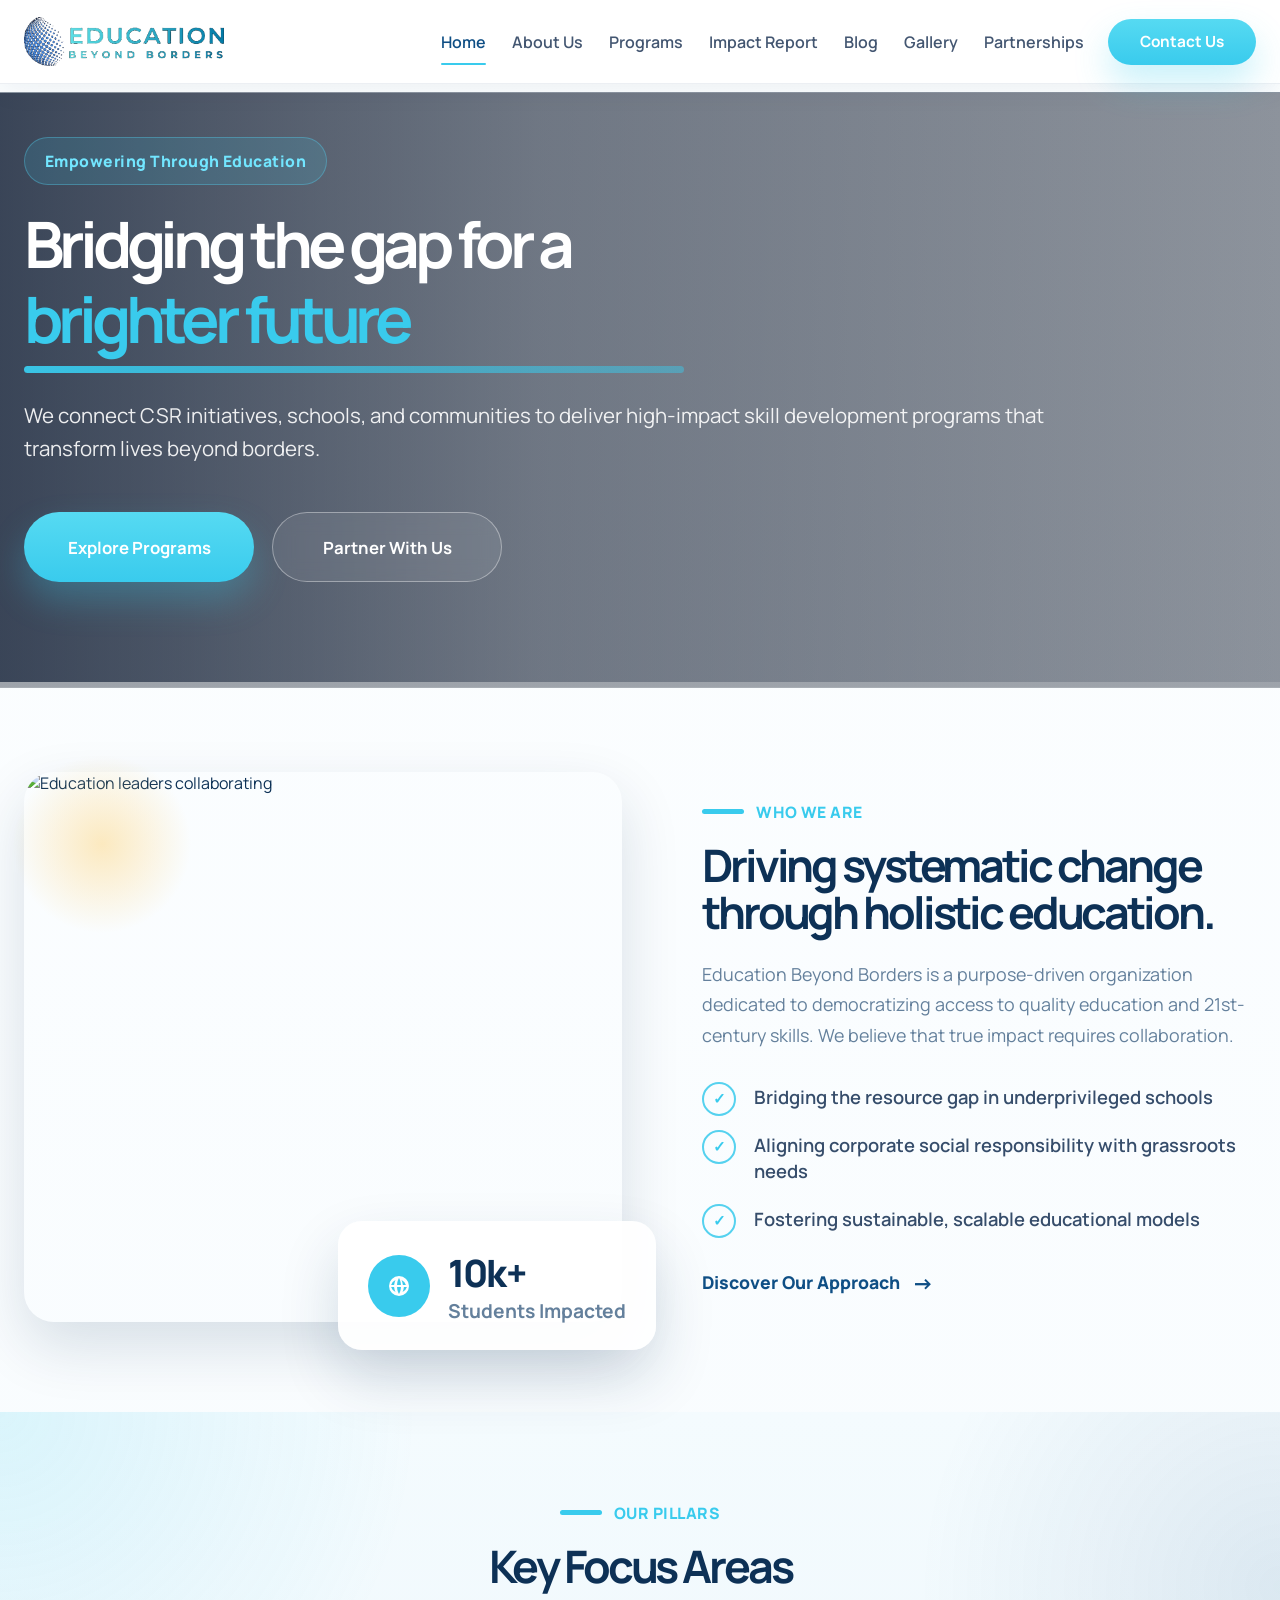
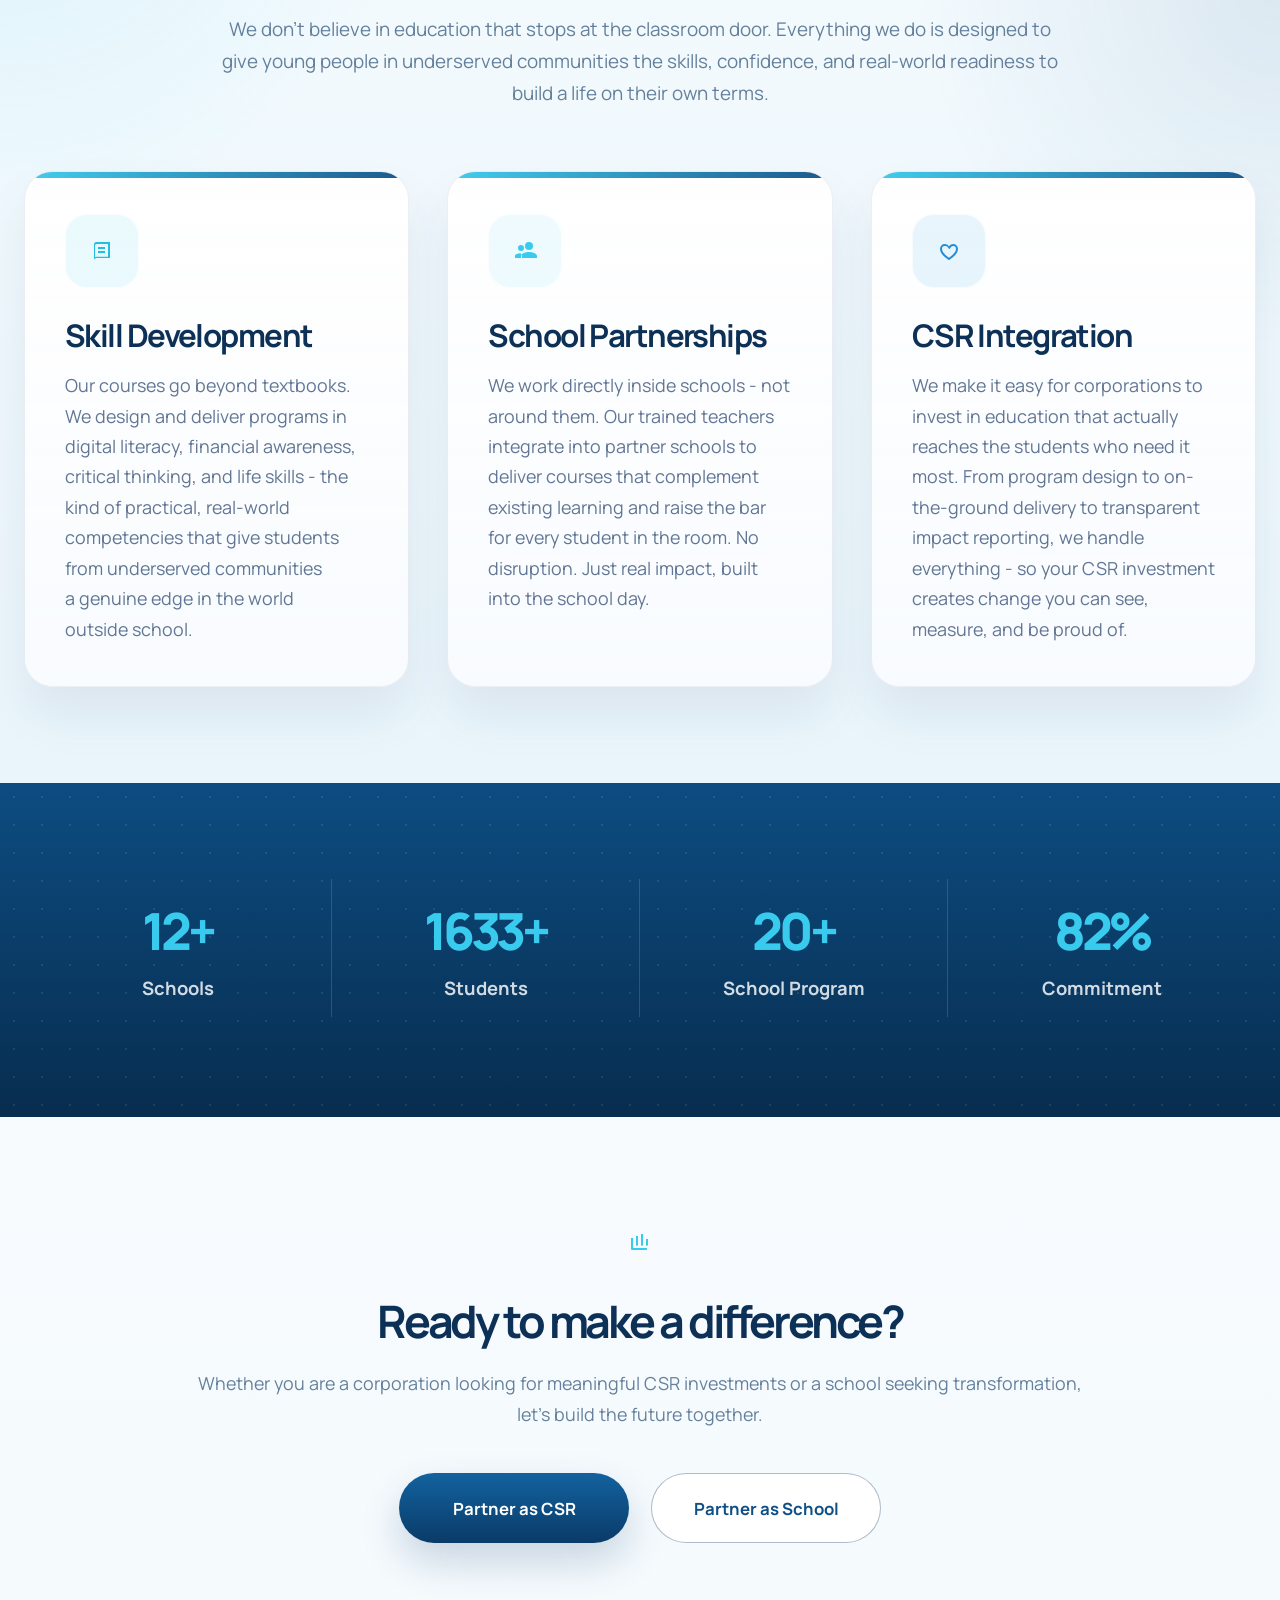
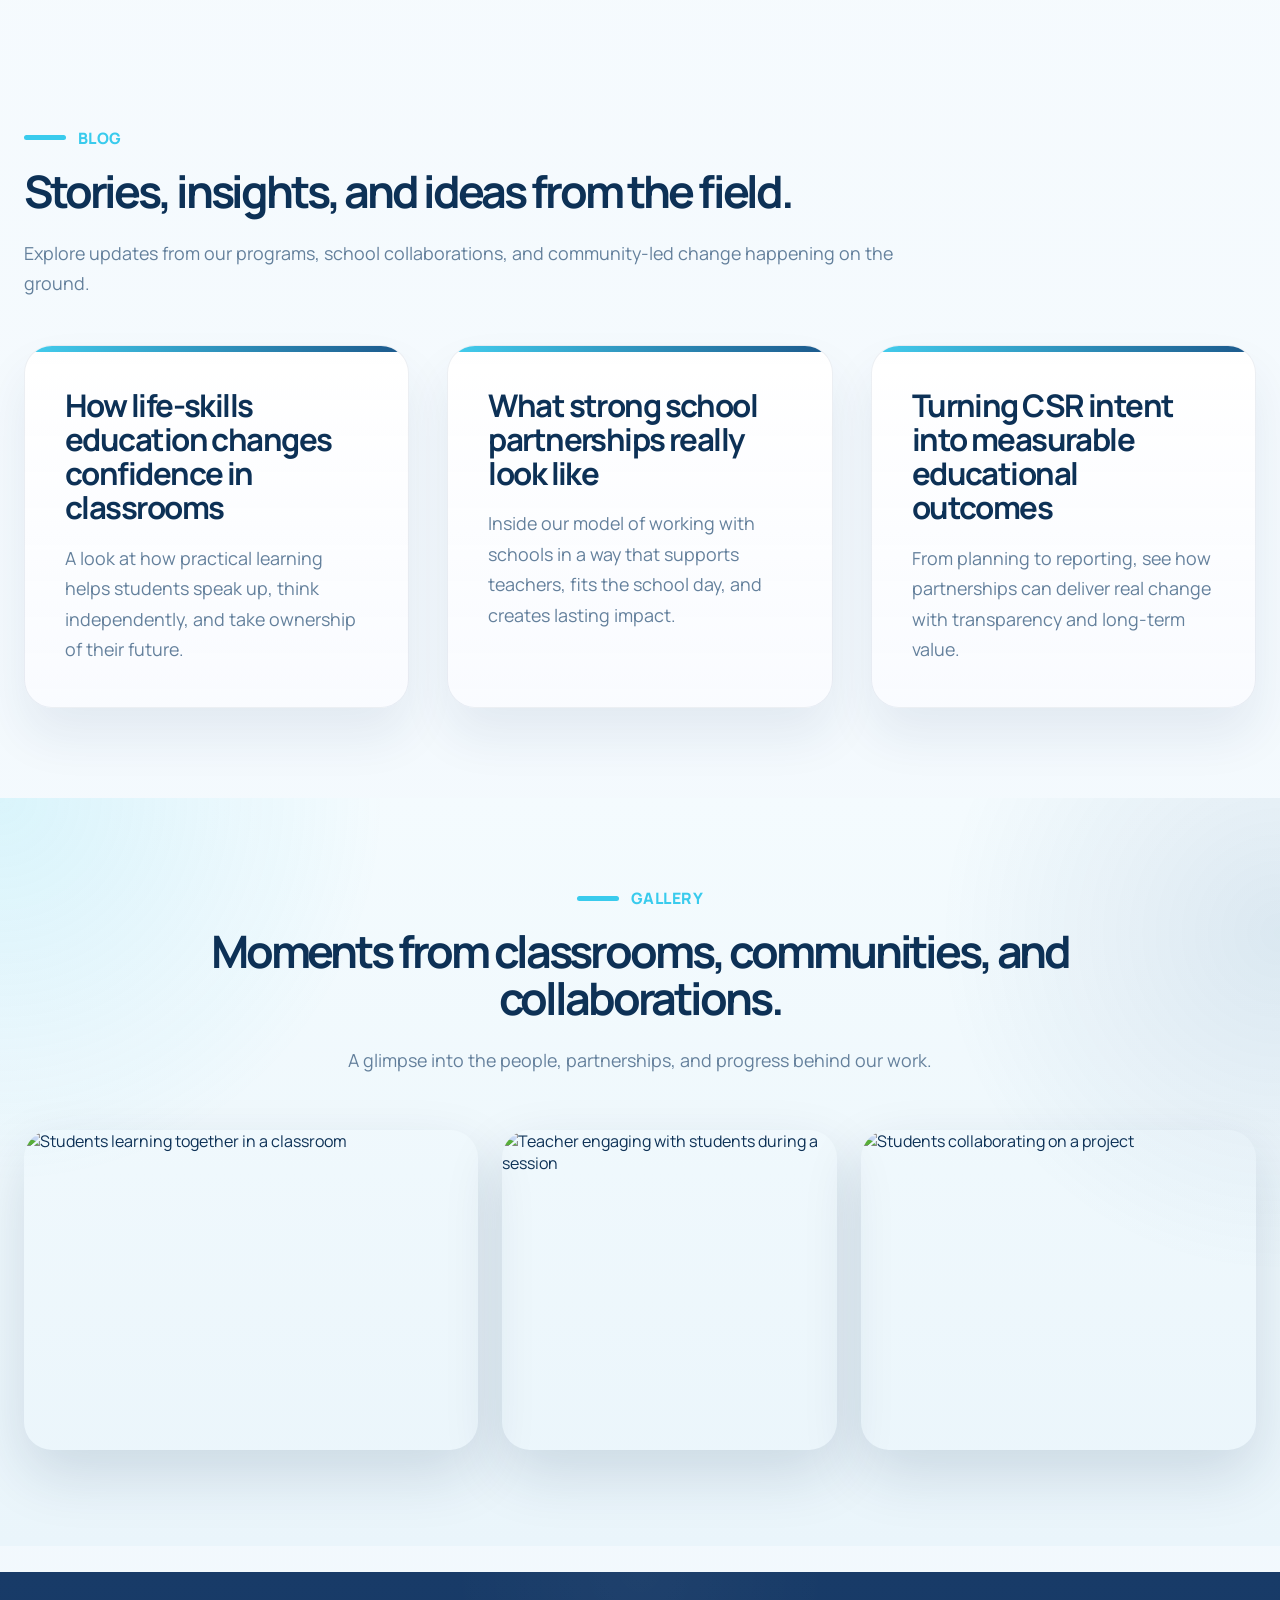
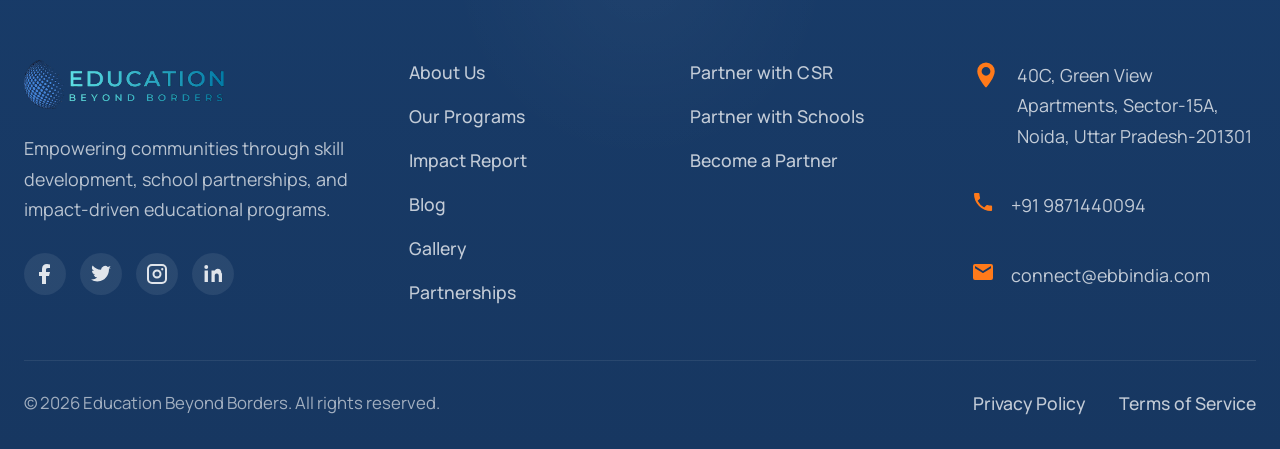
==== index.html @ 3b56c1d2 "fifth change" ====
<!DOCTYPE html>
<html lang="en">
  <head>
    <meta charset="UTF-8" />
    <meta name="viewport" content="width=device-width, initial-scale=1.0" />
    <title>Education Beyond Borders</title>
    <link rel="preconnect" href="https://fonts.gstatic.com" crossorigin />
    <link
      href="https://fonts.googleapis.com/css2?family=Manrope:wght@400;500;600;700;800&display=swap"
      rel="stylesheet"
    />
    <link rel="stylesheet" href="./styles.css" />
  </head>
  <body>
    <div class="intro-loader" id="introLoader" aria-hidden="true">
      <div class="intro-loader__content">
        <div class="intro-loader__logo">
          <img class="brand__logo-image brand__logo-image--loader" src="./loader-logo.png" alt="Education Beyond Borders logo" />
        </div>
      </div>
    </div>

    <div class="page-shell">
      <header class="topbar">
        <a class="brand" href="./index.html" aria-label="Go to home">
          <div class="brand__logo" aria-label="Education Beyond Borders">
            <img class="brand__logo-image" src="./logo.png" alt="Education Beyond Borders logo" />
          </div>
        </a>

        <nav class="nav" aria-label="Main navigation">
          <a class="is-active" href="./index.html">Home</a>
          <a href="./about.html">About Us</a>
          <a href="./programs.html">Programs</a>
          <a href="./report.html">Impact Report</a>
          <a href="./blog.html">Blog</a>
          <a href="./gallery.html">Gallery</a>
          <a href="./partnerships.html">Partnerships</a>
        </nav>

        <a class="button button--primary button--small" href="./contact.html">Contact Us</a>

        <button class="menu-toggle" id="menuToggle" aria-label="Open menu">
          <span></span>
          <span></span>
          <span></span>
        </button>
      </header>

      <main>
        <section class="hero" id="home">
          <div class="hero__backdrop"></div>
          <div class="hero__overlay"></div>
          <div class="hero__content">
            <div class="tag">Empowering Through Education</div>
            <h1>
              Bridging the gap for a
              <span>brighter future</span>
            </h1>
            <div class="hero__underline"></div>
            <p>
              We connect CSR initiatives, schools, and communities to deliver
              high-impact skill development programs that transform lives beyond
              borders.
            </p>
            <div class="hero__actions">
              <a class="button button--primary" href="./programs.html">Explore Programs</a>
              <a class="button button--ghost" href="./partnerships.html">Partner With Us</a>
            </div>
          </div>
        </section>

        <section class="about section" id="about">
          <div class="section__media section__media--about">
            <img
              src="https://images.unsplash.com/photo-1552664730-d307ca884978?auto=format&fit=crop&w=1200&q=80"
              alt="Education leaders collaborating"
            />
            <div class="floating-stat">
              <div class="floating-stat__icon">
                <svg viewBox="0 0 24 24" aria-hidden="true">
                  <path
                    d="M12 2a10 10 0 1 0 10 10A10.012 10.012 0 0 0 12 2Zm6.92 9h-3.01a15.7 15.7 0 0 0-1.38-5.02A8.03 8.03 0 0 1 18.92 11ZM12 4.04c.83 1.22 1.84 3.6 1.97 6.96h-3.94C10.16 7.64 11.17 5.26 12 4.04ZM4.08 13h3.01a15.7 15.7 0 0 0 1.38 5.02A8.03 8.03 0 0 1 4.08 13Zm3.01-2H4.08a8.03 8.03 0 0 1 4.39-5.02A15.7 15.7 0 0 0 7.09 11ZM12 19.96c-.83-1.22-1.84-3.6-1.97-6.96h3.94c-.13 3.36-1.14 5.74-1.97 6.96ZM15.53 18.02A15.7 15.7 0 0 0 16.91 13h3.01a8.03 8.03 0 0 1-4.39 5.02Z"
                  />
                </svg>
              </div>
              <div>
                <strong>10k+</strong>
                <span>Students Impacted</span>
              </div>
            </div>
          </div>

          <div class="section__content">
            <div class="eyebrow">WHO WE ARE</div>
            <h2>Driving systematic change through holistic education.</h2>
            <p>
              Education Beyond Borders is a purpose-driven organization
              dedicated to democratizing access to quality education and
              21st-century skills. We believe that true impact requires
              collaboration.
            </p>

            <ul class="check-list">
              <li>Bridging the resource gap in underprivileged schools</li>
              <li>Aligning corporate social responsibility with grassroots needs</li>
              <li>Fostering sustainable, scalable educational models</li>
            </ul>

            <a class="text-link" href="./partnerships.html">Discover Our Approach</a>
          </div>
        </section>

        <section class="pillars section section--soft" id="programs">
          <div class="section-heading section-heading--center">
            <div class="eyebrow">OUR PILLARS</div>
            <h2>Key Focus Areas</h2>
            <p>
              We don't believe in education that stops at the classroom door.
              Everything we do is designed to give young people in underserved
              communities the skills, confidence, and real-world readiness to
              build a life on their own terms.
            </p>
          </div>

          <div class="cards">
            <article class="card">
              <div class="card__icon card__icon--blue">
                <svg viewBox="0 0 24 24" aria-hidden="true">
                  <path
                    d="M4 5.5A2.5 2.5 0 0 1 6.5 3H20v16H6.5A2.5 2.5 0 0 0 4 21V5.5Zm2.5-.5A1.5 1.5 0 0 0 5 6.5V18a3.47 3.47 0 0 1 1.5-.34H18V5ZM8 8h7v2H8Zm0 4h7v2H8Z"
                  />
                </svg>
              </div>
              <h3>Skill Development</h3>
              <p>
                Our courses go beyond textbooks. We design and deliver programs
                in digital literacy, financial awareness, critical thinking,
                and life skills - the kind of practical, real-world
                competencies that give students from underserved communities a
                genuine edge in the world outside school.
              </p>
            </article>

            <article class="card">
              <div class="card__icon card__icon--orange">
                <svg viewBox="0 0 24 24" aria-hidden="true">
                  <path
                    d="M16 11a4 4 0 1 0-4-4 4 4 0 0 0 4 4Zm-8 1a3 3 0 1 0-3-3 3 3 0 0 0 3 3Zm8 1c-2.67 0-8 1.34-8 4v2h16v-2c0-2.66-5.33-4-8-4Zm-8 1c-.29 0-.62.02-.97.05A4.77 4.77 0 0 1 9 17v2H2v-2c0-1.54 2.44-2.54 6-2.92Z"
                  />
                </svg>
              </div>
              <h3>School Partnerships</h3>
              <p>
                We work directly inside schools - not around them. Our trained
                teachers integrate into partner schools to deliver courses that
                complement existing learning and raise the bar for every
                student in the room. No disruption. Just real impact, built
                into the school day.
              </p>
            </article>

            <article class="card">
              <div class="card__icon card__icon--green">
                <svg viewBox="0 0 24 24" aria-hidden="true">
                  <path
                    d="M12 21a1 1 0 0 1-.58-.18C8.03 18.43 3 14.71 3 9.74A4.76 4.76 0 0 1 7.74 5a5.14 5.14 0 0 1 4.26 2.3A5.14 5.14 0 0 1 16.26 5 4.76 4.76 0 0 1 21 9.74c0 4.97-5.03 8.69-8.42 11.08A1 1 0 0 1 12 21Zm-4.26-14A2.75 2.75 0 0 0 5 9.74c0 3.49 3.52 6.4 7 8.92 3.48-2.52 7-5.43 7-8.92A2.75 2.75 0 0 0 16.26 7c-1.4 0-2.12.88-3.06 2.33a1 1 0 0 1-1.68 0C10.58 7.88 9.86 7 8.46 7Z"
                  />
                </svg>
              </div>
              <h3>CSR Integration</h3>
              <p>
                We make it easy for corporations to invest in education that
                actually reaches the students who need it most. From program
                design to on-the-ground delivery to transparent impact
                reporting, we handle everything - so your CSR investment
                creates change you can see, measure, and be proud of.
              </p>
            </article>
          </div>
        </section>

        <section class="stats-band" id="report">
          <div class="stats-band__grid">
            <div class="stat-item">
              <strong data-count-to="15" data-count-suffix="+">0+</strong>
              <span>Schools</span>
            </div>
            <div class="stat-item">
              <strong data-count-to="2000" data-count-suffix="+">0+</strong>
              <span>Students</span>
            </div>
            <div class="stat-item">
              <strong data-count-to="24" data-count-suffix="+">0+</strong>
              <span>School Program</span>
            </div>
            <div class="stat-item">
              <strong data-count-to="100" data-count-suffix="%">0%</strong>
              <span>Commitment</span>
            </div>
          </div>
        </section>

        <section class="cta section" id="partnerships">
          <div class="section-heading section-heading--center">
            <div class="cta__icon">
              <svg viewBox="0 0 24 24" aria-hidden="true">
                <path
                  d="M4 19a1 1 0 0 1-1-1V7h2v10h14v2Zm5-4a1 1 0 0 1-1-1V5h2v9Zm5 0a1 1 0 0 1-1-1V3h2v11Zm5 0a1 1 0 0 1-1-1V8h2v6Z"
                />
              </svg>
            </div>
            <h2>Ready to make a difference?</h2>
            <p>
              Whether you are a corporation looking for meaningful CSR
              investments or a school seeking transformation, let's build the
              future together.
            </p>
          </div>

          <div class="cta__actions">
            <a class="button button--navy" href="./contact.html">Partner as CSR</a>
            <a class="button button--outline" href="./contact.html">Partner as School</a>
          </div>
        </section>

        <section class="blog-preview section" id="blog">
          <div class="section-heading">
            <div class="eyebrow">BLOG</div>
            <h2>Stories, insights, and ideas from the field.</h2>
            <p>
              Explore updates from our programs, school collaborations, and
              community-led change happening on the ground.
            </p>
          </div>

          <div class="cards blog-preview__grid">
            <article class="card">
              <h3>How life-skills education changes confidence in classrooms</h3>
              <p>
                A look at how practical learning helps students speak up, think
                independently, and take ownership of their future.
              </p>
            </article>

            <article class="card">
              <h3>What strong school partnerships really look like</h3>
              <p>
                Inside our model of working with schools in a way that supports
                teachers, fits the school day, and creates lasting impact.
              </p>
            </article>

            <article class="card">
              <h3>Turning CSR intent into measurable educational outcomes</h3>
              <p>
                From planning to reporting, see how partnerships can deliver
                real change with transparency and long-term value.
              </p>
            </article>
          </div>
        </section>

        <section class="gallery section section--soft" id="gallery">
          <div class="section-heading section-heading--center">
            <div class="eyebrow">GALLERY</div>
            <h2>Moments from classrooms, communities, and collaborations.</h2>
            <p>
              A glimpse into the people, partnerships, and progress behind our
              work.
            </p>
          </div>

          <div class="gallery-grid">
            <img
              src="https://images.unsplash.com/photo-1509062522246-3755977927d7?auto=format&fit=crop&w=900&q=80"
              alt="Students learning together in a classroom"
            />
            <img
              src="https://images.unsplash.com/photo-1529390079861-591de354faf5?auto=format&fit=crop&w=900&q=80"
              alt="Teacher engaging with students during a session"
            />
            <img
              src="https://images.unsplash.com/photo-1513258496099-48168024aec0?auto=format&fit=crop&w=900&q=80"
              alt="Students collaborating on a project"
            />
          </div>
        </section>
      </main>

      <footer class="footer" id="contact">
        <div class="footer__grid">
          <div>
            <div class="brand brand--footer">
              <div class="brand__logo brand__logo--footer" aria-label="Education Beyond Borders">
                <img class="brand__logo-image brand__logo-image--footer" src="./logo.png" alt="Education Beyond Borders logo" />
              </div>
            </div>
            <p class="footer__copy">
              Empowering communities through skill development, school
              partnerships, and impact-driven educational programs.
            </p>
            <div class="socials" aria-label="Social links">
              <a href="#" aria-label="Facebook">
                <svg viewBox="0 0 24 24"><path d="M13 22v-8h3l1-4h-4V8c0-1.15.39-2 2-2h2V2.5A21.4 21.4 0 0 0 14 2c-3 0-5 1.79-5 5v3H6v4h3v8Z" /></svg>
              </a>
              <a href="#" aria-label="Twitter">
                <svg viewBox="0 0 24 24"><path d="M22 5.92a8.36 8.36 0 0 1-2.36.64A4.1 4.1 0 0 0 21.45 4a8.18 8.18 0 0 1-2.6 1A4.07 4.07 0 0 0 12 7.87a11.55 11.55 0 0 1-8.38-4.25 4.07 4.07 0 0 0 1.26 5.43A4 4 0 0 1 3 8.49v.05a4.08 4.08 0 0 0 3.27 4 4.1 4.1 0 0 1-1.83.07 4.08 4.08 0 0 0 3.8 2.83A8.18 8.18 0 0 1 2 17.54 11.53 11.53 0 0 0 8.29 19.4c7.55 0 11.67-6.25 11.67-11.66 0-.18 0-.36-.01-.53A8.26 8.26 0 0 0 22 5.92Z" /></svg>
              </a>
              <a href="#" aria-label="Instagram">
                <svg viewBox="0 0 24 24"><path d="M7 2h10a5 5 0 0 1 5 5v10a5 5 0 0 1-5 5H7a5 5 0 0 1-5-5V7a5 5 0 0 1 5-5Zm0 2a3 3 0 0 0-3 3v10a3 3 0 0 0 3 3h10a3 3 0 0 0 3-3V7a3 3 0 0 0-3-3Zm5 3.5A4.5 4.5 0 1 1 7.5 12 4.5 4.5 0 0 1 12 7.5Zm0 2A2.5 2.5 0 1 0 14.5 12 2.5 2.5 0 0 0 12 9.5Zm5.25-3.38a1.13 1.13 0 1 1-1.13 1.13 1.13 1.13 0 0 1 1.13-1.13Z" /></svg>
              </a>
              <a href="#" aria-label="LinkedIn">
                <svg viewBox="0 0 24 24"><path d="M6.94 8.5H3.56V20h3.38ZM5.25 3A1.95 1.95 0 1 0 7.2 4.95 1.95 1.95 0 0 0 5.25 3Zm15.19 8.2c0-3.02-1.61-4.43-3.76-4.43a3.24 3.24 0 0 0-2.93 1.61V8.5h-3.24c.04.63 0 11.5 0 11.5h3.24v-6.42a2.14 2.14 0 0 1 .1-.77 2.12 2.12 0 0 1 1.98-1.42c1.39 0 1.95 1.06 1.95 2.62V20H21s.04-5.55.04-8.8Z" /></svg>
              </a>
            </div>
          </div>

          <div class="footer__links">
            <a href="./about.html">About Us</a>
            <a href="./programs.html">Our Programs</a>
            <a href="./report.html">Impact Report</a>
            <a href="./blog.html">Blog</a>
            <a href="./gallery.html">Gallery</a>
            <a href="./partnerships.html">Partnerships</a>
          </div>

          <div class="footer__links">
            <a href="./contact.html">Partner with CSR</a>
            <a href="./contact.html">Partner with Schools</a>
            <a href="./contact.html">Become a Partner</a>
          </div>

          <div class="footer__contact">
            <div class="footer__contact-item">
              <img src="./icons/location.svg" alt="" aria-hidden="true" />
              <span>40C, Green View Apartments, Sector-15A, Noida, Uttar Pradesh-201301</span>
            </div>
            <div class="footer__contact-item">
              <img src="./icons/phone.svg" alt="" aria-hidden="true" />
              <span>+91 9871440094</span>
            </div>
            <div class="footer__contact-item">
              <img src="./icons/email.svg" alt="" aria-hidden="true" />
              <span>connect@ebbindia.com</span>
            </div>
          </div>
        </div>

        <div class="footer__bottom">
          <span>&copy; 2026 Education Beyond Borders. All rights reserved.</span>
          <div class="footer__bottom-links">
            <a href="#">Privacy Policy</a>
            <a href="#">Terms of Service</a>
          </div>
        </div>
      </footer>
    </div>

    <script src="./script.js"></script>
  </body>
</html>
---- styles.css ----
:root {
  --navy: #0f4f85;
  --navy-deep: #072d4f;
  --navy-soft: #2f6fa4;
  --orange: #39cbed;
  --orange-deep: #169ed7;
  --surface: #ffffff;
  --surface-soft: #f1f8fd;
  --surface-muted: #e9f4fb;
  --text: #0d3156;
  --text-soft: #64809c;
  --border: rgba(15, 79, 133, 0.12);
  --shadow: 0 24px 60px rgba(7, 45, 79, 0.14);
  --radius-xl: 34px;
  --radius-lg: 26px;
  --radius-md: 18px;
  --container: min(1480px, calc(100vw - 48px));
}

* {
  box-sizing: border-box;
}

html {
  scroll-behavior: smooth;
  scroll-padding-top: 104px;
}

body {
  margin: 0;
  padding-top: 92px;
  font-family: "Manrope", sans-serif;
  color: var(--text);
  background: linear-gradient(180deg, #fcfeff 0%, #f1f8fd 100%);
}

a {
  color: inherit;
  text-decoration: none;
}

img {
  display: block;
  max-width: 100%;
}

.page-shell {
  overflow: hidden;
}

.intro-loader {
  position: fixed;
  inset: 0;
  z-index: 30;
  display: grid;
  place-items: center;
  background: black;
  transition:
    opacity 0.7s ease,
    visibility 0.7s ease;
}

.intro-loader.is-hidden {
  opacity: 0;
  visibility: hidden;
}

.intro-loader__content {
  display: grid;
  place-items: center;
}

.intro-loader__logo {
  display: flex;
  align-items: center;
  justify-content: center;
  width: min(84vw, 200px);
}

.topbar {
  position: fixed;
  top: 0;
  left: 0;
  transform: none;
  z-index: 20;
  width: 100%;
  min-height: 84px;
  padding: 0 max(24px, calc((100vw - 1480px) / 2));
  display: flex;
  align-items: center;
  justify-content: space-between;
  gap: 24px;
  background: rgba(255, 255, 255, 0.96);
  backdrop-filter: blur(14px);
  border-bottom: 1px solid rgba(24, 60, 107, 0.08);
  box-shadow: 0 8px 24px rgba(18, 44, 79, 0.06);
}

.brand {
  display: flex;
  align-items: center;
  gap: 12px;
  flex-shrink: 0;
}

.brand__logo {
  width: 200px;
  display: flex;
  align-items: center;
}

.brand__logo-image {
  width: 200px;
  height: auto;
  object-fit: contain;
}

.brand__logo-image--loader {
  width: min(80vw, 420px);
  max-width: 100%;
  filter: drop-shadow(0 18px 42px rgba(46, 124, 255, 0.16));
  animation: loaderLogo 1.6s ease-in-out infinite alternate;
}

.nav {
  display: flex;
  align-items: center;
  margin-left: auto;
  gap: 26px;
  font-weight: 600;
  color: #435671;
}

.nav a {
  position: relative;
  padding: 8px 0;
  transition:
    color 0.25s ease,
    transform 0.25s ease;
}

.nav a::after {
  content: "";
  position: absolute;
  left: 0;
  width: 100%;
  bottom: -4px;
  height: 2px;
  transform: scaleX(0);
  transform-origin: left;
  border-radius: 999px;
  background: var(--orange);
  transition: transform 0.25s ease;
}

.nav a:hover,
.nav a:focus-visible {
  color: var(--navy);
}

.nav a.is-active {
  color: var(--navy);
}

.nav a:hover::after,
.nav a:focus-visible::after,
.nav a.is-active::after {
  transform: scaleX(1);
}

.menu-toggle {
  display: none;
  width: 48px;
  height: 48px;
  padding: 0;
  border: 1px solid rgba(24, 60, 107, 0.1);
  border-radius: 14px;
  background: #fff;
}

.menu-toggle span {
  display: block;
  width: 20px;
  height: 2px;
  margin: 5px auto;
  background: var(--navy);
}

.button {
  display: inline-flex;
  align-items: center;
  justify-content: center;
  min-width: 230px;
  min-height: 70px;
  padding: 0 30px;
  border-radius: 999px;
  font-size: 1.05rem;
  font-weight: 700;
  transition:
    transform 0.25s ease,
    box-shadow 0.25s ease,
    background 0.25s ease,
    color 0.25s ease,
    border-color 0.25s ease;
}

.button:hover,
.button:focus-visible {
  transform: translateY(-2px);
}

.button--small {
  min-width: 148px;
  min-height: 46px;
  padding: 0 20px;
  font-size: 0.96rem;
}

.button--primary {
  color: #fff;
  background: linear-gradient(180deg, #56daf2, var(--orange));
  box-shadow: 0 18px 35px rgba(57, 203, 237, 0.28);
}

.button--primary:hover,
.button--primary:focus-visible {
  background: linear-gradient(180deg, #68e2f7, var(--orange-deep));
}

.button--ghost {
  color: #fff;
  border: 1px solid rgba(255, 255, 255, 0.38);
  background: rgba(255, 255, 255, 0.08);
  backdrop-filter: blur(10px);
}

.button--navy {
  color: #fff;
  background: linear-gradient(180deg, #13629f, #0a3b68);
  box-shadow: 0 18px 40px rgba(10, 59, 104, 0.2);
}

.button--outline {
  color: var(--navy);
  border: 1px solid rgba(24, 60, 107, 0.35);
  background: #fff;
}

.hero {
  position: relative;
  width: 100%;
  min-height: 590px;
  border-top: 1px solid var(--border);
}

.hero__backdrop,
.hero__overlay {
  position: absolute;
  inset: 0;
}

.hero__backdrop {
  background:
    linear-gradient(rgba(7, 17, 34, 0.38), rgba(7, 17, 34, 0.38)),
    url("https://images.unsplash.com/photo-1509062522246-3755977927d7?auto=format&fit=crop&w=1600&q=80")
      center/cover no-repeat;
  transform: scale(1.02);
}

.hero__overlay {
  background:
    linear-gradient(90deg, rgba(10, 24, 48, 0.68) 0%, rgba(10, 24, 48, 0.32) 42%, rgba(10, 24, 48, 0.12) 100%);
}

.hero__content {
  position: relative;
  z-index: 1;
  width: var(--container);
  margin: 0 auto;
  padding: 44px 0 58px;
  color: #fff;
}

.tag,
.eyebrow {
  display: inline-flex;
  align-items: center;
  gap: 12px;
  font-size: 0.98rem;
  font-weight: 800;
  letter-spacing: 0.03em;
}

.tag {
  margin-bottom: 28px;
  padding: 12px 20px;
  border-radius: 999px;
  color: #72e6ff;
  background: rgba(57, 203, 237, 0.14);
  border: 1px solid rgba(87, 214, 245, 0.34);
}

.hero h1 {
  max-width: 920px;
  margin: 0;
  font-size: clamp(3.8rem, 5vw, 6.5rem);
  line-height: 0.96;
  letter-spacing: -0.08em;
}

.hero h1 span {
  display: block;
  margin-top: 14px;
  color: var(--orange);
}

.hero__underline {
  width: min(660px, 75%);
  height: 7px;
  margin: 16px 0 26px;
  border-radius: 999px;
  background: linear-gradient(90deg, rgba(57, 203, 237, 0.95), rgba(57, 203, 237, 0.45));
}

.hero p {
  max-width: 1080px;
  margin: 0;
  font-size: clamp(1.28rem, 1.15vw, 1.5rem);
  line-height: 1.6;
  color: rgba(255, 255, 255, 0.9);
}

.hero__actions {
  display: flex;
  flex-wrap: wrap;
  gap: 18px;
  margin-top: 48px;
}

.section {
  width: var(--container);
  margin: 0 auto;
  padding: 90px 0;
}

.about {
  display: grid;
  grid-template-columns: minmax(0, 1.08fr) minmax(0, 1fr);
  gap: 80px;
  align-items: center;
}

.section__media {
  position: relative;
}

.section__media--about img {
  min-height: 550px;
  object-fit: cover;
  border-radius: 30px;
  box-shadow: var(--shadow);
}

.section__media--about::before {
  content: "";
  position: absolute;
  top: -18px;
  left: -12px;
  width: 180px;
  height: 180px;
  border-radius: 50%;
  background: radial-gradient(circle, rgba(255, 196, 73, 0.35) 0%, transparent 70%);
}

.floating-stat {
  position: absolute;
  right: -34px;
  bottom: -28px;
  display: flex;
  align-items: center;
  gap: 18px;
  min-width: 310px;
  padding: 26px 30px;
  border-radius: 24px;
  background: rgba(255, 255, 255, 0.94);
  box-shadow: 0 28px 60px rgba(15, 47, 89, 0.16);
}

.floating-stat__icon {
  width: 62px;
  height: 62px;
  display: grid;
  place-items: center;
  border-radius: 50%;
  background: var(--orange);
  color: #fff;
}

.floating-stat__icon svg,
.card__icon svg,
.cta__icon svg,
.footer__contact-item svg,
.footer__contact-item img,
.socials svg {
  width: 24px;
  height: 24px;
  fill: currentColor;
}

.footer__contact-item:first-child svg,
.footer__contact-item:first-child img {
  width: 30px;
  height: 30px;
}

.floating-stat strong {
  display: block;
  font-size: 2.35rem;
  font-weight: 800;
  letter-spacing: -0.05em;
}

.floating-stat span {
  display: block;
  font-size: 1.2rem;
  color: var(--text-soft);
  font-weight: 700;
}

.section__content h2,
.section-heading h2 {
  margin: 18px 0 24px;
  font-size: clamp(2.8rem, 3vw, 4.4rem);
  line-height: 1.05;
  letter-spacing: -0.07em;
}

.eyebrow {
  color: var(--orange);
}

.eyebrow::before {
  content: "";
  width: 42px;
  height: 5px;
  border-radius: 999px;
  background: var(--orange);
}

.section__content p,
.section-heading p,
.card p,
.footer__copy,
.footer__contact-item span {
  margin: 0;
  font-size: 1.12rem;
  line-height: 1.7;
  color: var(--text-soft);
}

.check-list {
  margin: 34px 0 28px;
  padding: 0;
  list-style: none;
  display: grid;
  gap: 22px;
}

.check-list li {
  position: relative;
  padding-left: 52px;
  font-size: 1.15rem;
  font-weight: 600;
  color: #364d6b;
}

.check-list li::before {
  content: "\2713";
  position: absolute;
  left: 0;
  top: -2px;
  width: 30px;
  height: 30px;
  display: grid;
  place-items: center;
  border-radius: 50%;
  border: 2px solid rgba(57, 203, 237, 0.85);
  color: var(--orange);
  font-size: 0.95rem;
}

.text-link {
  display: inline-flex;
  align-items: center;
  gap: 12px;
  margin-top: 8px;
  color: var(--navy);
  font-size: 1.1rem;
  font-weight: 800;
}

.text-link::after {
  content: "\2192";
  font-size: 1.35rem;
}

.section--soft {
  width: 100%;
  padding: 86px 0 96px;
  background:
    radial-gradient(circle at top left, rgba(57, 203, 237, 0.14), transparent 26%),
    radial-gradient(circle at right 18%, rgba(15, 79, 133, 0.1), transparent 24%),
    linear-gradient(180deg, #f4fbfe 0%, #eaf5fb 100%);
}

.section--soft > * {
  width: var(--container);
  margin-inline: auto;
}

.section-heading {
  max-width: 900px;
}

.section-heading--center {
  margin-inline: auto;
  text-align: center;
}

.section-heading--center .eyebrow {
  justify-content: center;
}

.pillars .section-heading {
  max-width: 980px;
}

.pillars .section-heading p {
  max-width: 860px;
  margin-inline: auto;
  font-size: 1.18rem;
}

.cards {
  display: grid;
  grid-template-columns: repeat(3, minmax(0, 1fr));
  gap: 38px;
  margin-top: 62px;
}

.card {
  position: relative;
  overflow: hidden;
  padding: 42px 40px;
  border-radius: 28px;
  background: linear-gradient(180deg, rgba(255, 255, 255, 0.98), rgba(249, 251, 255, 0.94));
  border: 1px solid rgba(24, 60, 107, 0.08);
  box-shadow: 0 28px 50px rgba(26, 56, 96, 0.08);
  transition:
    transform 0.28s ease,
    box-shadow 0.28s ease,
    border-color 0.28s ease;
}

.card::before {
  content: "";
  position: absolute;
  inset: 0 auto auto 0;
  width: 100%;
  height: 6px;
  background: linear-gradient(90deg, rgba(57, 203, 237, 0.95), rgba(15, 79, 133, 0.95));
}

.card:hover {
  transform: translateY(-8px);
  border-color: rgba(24, 60, 107, 0.14);
  box-shadow: 0 34px 70px rgba(18, 44, 79, 0.14);
}

.card__icon {
  width: 74px;
  height: 74px;
  display: grid;
  place-items: center;
  border-radius: 22px;
  margin-bottom: 30px;
  box-shadow: inset 0 0 0 1px rgba(255, 255, 255, 0.7);
}

.card__icon--blue {
  background: rgba(57, 203, 237, 0.1);
  color: #21bfe6;
}

.card__icon--orange {
  background: rgba(57, 203, 237, 0.08);
  color: var(--orange);
}

.card__icon--green {
  background: rgba(30, 155, 224, 0.1);
  color: #248dd6;
}

.card h3 {
  margin: 0 0 18px;
  font-size: 1.95rem;
  line-height: 1.1;
  letter-spacing: -0.05em;
}

.pillars .card p {
  color: #617694;
  text-wrap: pretty;
}

.blog-preview__grid {
  margin-top: 46px;
}

.blog-preview .card {
  min-height: 100%;
}

.gallery-grid {
  display: grid;
  grid-template-columns: 1.15fr 0.85fr 1fr;
  gap: 24px;
  margin-top: 54px;
}

.gallery-grid img {
  width: 100%;
  height: 320px;
  object-fit: cover;
  border-radius: 28px;
  box-shadow: var(--shadow);
}

.stats-band {
  padding: 96px 0 100px;
  color: #fff;
  background:
    radial-gradient(circle at center, rgba(255, 255, 255, 0.09) 1px, transparent 1px),
    linear-gradient(180deg, #0d4c81, #072d4f);
  background-size: 28px 28px, auto;
}

.stats-band__grid {
  width: var(--container);
  margin: 0 auto;
  display: grid;
  grid-template-columns: repeat(4, minmax(0, 1fr));
}

.stat-item {
  text-align: center;
  padding: 16px 20px;
  border-right: 1px solid rgba(255, 255, 255, 0.14);
}

.stat-item:last-child {
  border-right: 0;
}

.stat-item strong {
  display: block;
  margin-bottom: 10px;
  color: var(--orange);
  font-size: clamp(3rem, 4vw, 4.2rem);
  font-weight: 800;
  letter-spacing: -0.08em;
}

.stat-item span {
  font-size: 1.15rem;
  font-weight: 700;
  color: rgba(255, 255, 255, 0.82);
}

.cta {
  text-align: center;
}

.cta__icon {
  width: 72px;
  height: 72px;
  display: grid;
  place-items: center;
  margin: 0 auto 18px;
  border-radius: 20px;
  color: var(--orange);
}

.cta__actions {
  display: flex;
  justify-content: center;
  gap: 22px;
  margin-top: 44px;
}

.footer {
  margin-top: 26px;
  padding: 88px 0 34px;
  background:
    radial-gradient(circle at top center, rgba(255, 255, 255, 0.03), transparent 24%),
    linear-gradient(180deg, #183b68, #173761);
  color: #fff;
}

.footer__grid,
.footer__bottom {
  width: var(--container);
  margin: 0 auto;
}

.footer__grid {
  display: grid;
  grid-template-columns: 1.3fr 0.9fr 0.9fr 1.1fr;
  gap: 48px;
}

.brand--footer {
  align-items: flex-start;
}

.brand__logo-image--footer {
  width: 280px;
}

.footer__copy {
  max-width: 360px;
  margin-top: 24px;
  color: rgba(255, 255, 255, 0.7);
}

.socials {
  display: flex;
  gap: 14px;
  margin-top: 28px;
}

.socials a {
  width: 42px;
  height: 42px;
  display: grid;
  place-items: center;
  border-radius: 50%;
  background: rgba(255, 255, 255, 0.08);
  color: rgba(255, 255, 255, 0.86);
}

.footer__links {
  display: grid;
  align-content: start;
  gap: 20px;
}

.footer__links a,
.footer__bottom a {
  color: rgba(255, 255, 255, 0.74);
  font-size: 1.1rem;
  font-weight: 500;
}

.footer__contact {
  display: grid;
  gap: 26px;
}

.footer__contact-item {
  display: flex;
  gap: 16px;
  align-items: flex-start;
  color: var(--orange);
}

.footer__contact-item span {
  color: rgba(255, 255, 255, 0.74);
}

.footer__bottom {
  display: flex;
  align-items: center;
  justify-content: space-between;
  gap: 24px;
  margin-top: 56px;
  padding-top: 30px;
  border-top: 1px solid rgba(255, 255, 255, 0.08);
  color: rgba(255, 255, 255, 0.6);
  font-size: 1.05rem;
}

.footer__bottom-links {
  display: flex;
  gap: 34px;
}

.subpage-hero {
  position: relative;
  padding: 130px 0 64px;
  background:
    radial-gradient(circle at top left, rgba(57, 203, 237, 0.14), transparent 30%),
    linear-gradient(180deg, rgba(7, 45, 79, 0.96), rgba(15, 79, 133, 0.9));
  color: #fff;
}

.subpage-hero__content {
  width: var(--container);
  margin: 0 auto;
}

.subpage-hero h1 {
  max-width: 900px;
  margin: 18px 0 22px;
  font-size: clamp(3rem, 5vw, 5rem);
  line-height: 1.02;
  letter-spacing: -0.07em;
}

.subpage-hero p {
  max-width: 860px;
  margin: 0;
  font-size: 1.16rem;
  line-height: 1.7;
  color: rgba(255, 255, 255, 0.82);
}

.subpage-grid,
.contact-panel {
  display: grid;
  grid-template-columns: repeat(3, minmax(0, 1fr));
  gap: 32px;
}

.impact-summary {
  padding-top: 34px;
  padding-bottom: 52px;
  background: #fff;
}

.impact-summary__grid {
  width: min(var(--container), 1040px);
  margin: 0 auto;
  display: grid;
  grid-template-columns: repeat(3, minmax(0, 1fr));
  gap: 24px;
}

.impact-stat {
  padding: 34px 24px 30px;
  border-radius: 24px;
  text-align: center;
  box-shadow: 0 14px 28px rgba(27, 57, 96, 0.1);
}

.impact-stat--blue {
  background: #eaf1fb;
}

.impact-stat--cream {
  background: #fbf1e2;
}

.impact-stat--green {
  background: #e7f6ef;
}

.impact-stat__icon {
  display: grid;
  place-items: center;
  width: 48px;
  height: 48px;
  margin: 0 auto 18px;
}

.impact-stat__icon svg {
  width: 28px;
  height: 28px;
  fill: none;
  stroke: currentColor;
  stroke-width: 2;
  stroke-linecap: round;
  stroke-linejoin: round;
}

.impact-stat--blue .impact-stat__icon {
  color: #2d76ef;
}

.impact-stat--cream .impact-stat__icon {
  color: #ff7a14;
}

.impact-stat--green .impact-stat__icon {
  color: #14b866;
}

.impact-stat strong {
  display: block;
  margin-bottom: 8px;
  font-size: clamp(2.8rem, 4vw, 3.5rem);
  line-height: 1;
  letter-spacing: -0.07em;
  color: #143765;
}

.impact-stat span {
  display: block;
  font-size: 1.02rem;
  color: #607694;
}

.impact-reports {
  padding: 88px 0 96px;
  background: linear-gradient(180deg, #eef4fb 0%, #edf3fb 100%);
}

.impact-reports__layout {
  width: var(--container);
  margin: 0 auto;
  display: grid;
  grid-template-columns: minmax(0, 1.2fr) minmax(280px, 0.62fr);
  gap: 34px;
  align-items: center;
}

.impact-reports__content h2 {
  margin: 0 0 20px;
  font-size: clamp(2.6rem, 4vw, 4rem);
  line-height: 1.04;
  letter-spacing: -0.06em;
  color: #123764;
}

.impact-reports__content p {
  max-width: 620px;
  margin: 0 0 34px;
  font-size: 1.08rem;
  line-height: 1.8;
  color: #617895;
}

.impact-report-list {
  display: grid;
  gap: 16px;
}

.impact-report-item {
  display: flex;
  align-items: center;
  justify-content: space-between;
  gap: 18px;
  padding: 22px 18px 22px 22px;
  border-radius: 18px;
  background: #fff;
  border: 1px solid rgba(24, 60, 107, 0.08);
  box-shadow: 0 10px 22px rgba(27, 57, 96, 0.08);
}

.impact-report-item h3 {
  margin: 0 0 8px;
  font-size: 1.15rem;
  line-height: 1.2;
  color: #123764;
}

.impact-report-item p {
  margin: 0;
  font-size: 0.98rem;
  line-height: 1.65;
  color: #617895;
}

.impact-report-item__tag {
  flex-shrink: 0;
  padding: 9px 14px;
  border-radius: 12px;
  border: 1px solid rgba(255, 122, 20, 0.28);
  color: #ff7a14;
  background: #fff8f1;
  font-size: 0.78rem;
  font-weight: 700;
  letter-spacing: 0.06em;
  text-transform: uppercase;
}

.impact-breakdown {
  padding: 34px 24px;
  border-radius: 24px;
  background: linear-gradient(180deg, #173c69, #112e52);
  color: #fff;
  box-shadow: 0 18px 32px rgba(17, 46, 82, 0.24);
}

.impact-breakdown h3 {
  margin: 0 0 28px;
  font-size: 1.45rem;
  line-height: 1.2;
  letter-spacing: -0.04em;
}

.impact-breakdown__item + .impact-breakdown__item {
  margin-top: 22px;
}

.impact-breakdown__row {
  display: flex;
  justify-content: space-between;
  gap: 16px;
  margin-bottom: 10px;
  font-size: 0.98rem;
}

.impact-breakdown__row span {
  color: rgba(255, 255, 255, 0.88);
}

.impact-breakdown__row strong {
  color: #ff7a14;
}

.impact-breakdown__bar {
  height: 6px;
  border-radius: 999px;
  background: rgba(255, 255, 255, 0.18);
  overflow: hidden;
}

.impact-breakdown__bar span {
  display: block;
  height: 100%;
  border-radius: inherit;
  background: linear-gradient(90deg, #ff7a14, #ff9e4d);
}

.contact-form-section {
  padding-top: 12px;
  padding-bottom: 92px;
}

.contact-form-layout {
  width: var(--container);
  margin: 0 auto;
  display: grid;
  grid-template-columns: minmax(0, 0.88fr) minmax(0, 1.12fr);
  gap: 42px;
  align-items: center;
}

.contact-form-intro {
  padding: 12px 0;
  max-width: 540px;
}

.contact-form-intro h2 {
  margin: 18px 0 18px;
  font-size: clamp(2.5rem, 4vw, 4.2rem);
  line-height: 0.98;
  letter-spacing: -0.07em;
}

.contact-form-intro p {
  margin: 0;
  max-width: 580px;
  color: #617694;
  font-size: 1.08rem;
  line-height: 1.8;
}

.contact-form-highlights {
  margin: 28px 0 0;
  padding: 0;
  list-style: none;
  display: grid;
  gap: 14px;
}

.contact-form-highlights li {
  position: relative;
  padding-left: 26px;
  color: #16345c;
  font-weight: 600;
}

.contact-form-highlights li::before {
  content: "";
  position: absolute;
  left: 0;
  top: 10px;
  width: 10px;
  height: 10px;
  border-radius: 999px;
  background: linear-gradient(135deg, #39cbed, #0f4f85);
  box-shadow: 0 0 0 5px rgba(57, 203, 237, 0.12);
}

.contact-form {
  display: grid;
  gap: 24px;
  padding: 40px;
}

.form-grid {
  display: grid;
  grid-template-columns: repeat(2, minmax(0, 1fr));
  gap: 20px;
}

.form-field {
  display: grid;
  gap: 10px;
}

.form-field span {
  font-size: 0.95rem;
  font-weight: 700;
  color: #16345c;
}

.form-field input,
.form-field textarea {
  width: 100%;
  display: block;
  border: 1px solid rgba(24, 60, 107, 0.12);
  border-radius: 18px;
  background: #f8fbff;
  padding: 16px 18px;
  font: inherit;
  color: #16345c;
  box-sizing: border-box;
  transition:
    border-color 0.25s ease,
    box-shadow 0.25s ease,
    background-color 0.25s ease;
}

.form-field textarea {
  resize: vertical;
  min-height: 150px;
}

.form-field input::placeholder,
.form-field textarea::placeholder {
  color: #8a9ab2;
}

.form-field input:focus,
.form-field textarea:focus {
  outline: none;
  border-color: rgba(15, 79, 133, 0.42);
  box-shadow: 0 0 0 4px rgba(57, 203, 237, 0.14);
  background: #ffffff;
}

.form-actions {
  display: flex;
  align-items: center;
  justify-content: space-between;
  gap: 18px;
  flex-wrap: wrap;
}

.form-status {
  margin: 0;
  font-size: 0.96rem;
  font-weight: 600;
  color: #0f4f85;
  flex: 1 1 220px;
  text-align: right;
}

.form-status.is-success {
  color: #13795b;
}

.form-status.is-error {
  color: #c63b3b;
}

.about-intro,
.story-showcase__grid,
.implementation__header,
.implementation-timeline,
.core-values__grid {
  width: var(--container);
  margin: 0 auto;
}

.about-intro {
  padding: 10px 0 40px;
  background: linear-gradient(180deg, #fbfdff 0%, #ffffff 100%);
}

.about-intro__content {
  width: var(--container);
  margin: 0 auto;
}

.about-intro h1 {
  max-width: 920px;
  margin: 18px 0 20px;
  font-size: clamp(3.1rem, 5vw, 5rem);
  line-height: 1;
  letter-spacing: -0.07em;
}

.about-intro p {
  max-width: 780px;
  margin: 0;
  font-size: 1.14rem;
  line-height: 1.8;
  color: #617694;
}

.story-showcase {
  padding-top: 24px;
  padding-bottom: 84px;
}

.story-showcase__grid {
  display: grid;
  grid-template-columns: minmax(0, 1.1fr) minmax(380px, 0.9fr);
  gap: 50px;
  align-items: start;
}

.story-showcase__copy h2 {
  max-width: 820px;
  margin: 18px 0 28px;
  font-size: clamp(3rem, 4.5vw, 4.9rem);
  line-height: 0.98;
  letter-spacing: -0.08em;
}

.story-showcase__copy p {
  max-width: 840px;
  margin: 0 0 28px;
  font-size: 1.18rem;
  line-height: 1.8;
  color: #5e7694;
}

.story-showcase__cards {
  display: grid;
  grid-template-columns: 1fr;
  gap: 24px;
}

.story-card {
  min-height: 0;
  padding: 36px 38px;
  border-radius: 24px;
  box-shadow: 0 20px 46px rgba(18, 44, 79, 0.1);
  border: 1px solid rgba(24, 60, 107, 0.06);
}

.story-card--blue {
  background: #eef4fb;
}

.story-card--cream {
  background: #fff8ef;
}

.story-card__icon {
  position: relative;
  width: 50px;
  height: 50px;
  margin-bottom: 20px;
  border: 5px solid #ff7a14;
  border-radius: 50%;
}

.story-card__icon span,
.story-card__icon::before,
.story-card__icon::after {
  content: "";
  position: absolute;
  border-radius: 50%;
}

.story-card__icon::before {
  inset: 10px;
  border: 4px solid #ff7a14;
}

.story-card__icon span {
  inset: 22px;
  background: #ff7a14;
}

.story-card__icon--eye {
  width: 56px;
  height: 36px;
  margin-top: 10px;
  border-width: 4px;
  border-radius: 100px / 70px;
}

.story-card__icon--eye::before {
  inset: 8px 16px;
  border: 4px solid #ff7a14;
  background: transparent;
}

.story-card__icon--eye span {
  inset: 14px 24px;
  background: #ff7a14;
}

.story-card h3 {
  margin: 0 0 22px;
  font-size: 2.2rem;
  line-height: 1.05;
  letter-spacing: -0.05em;
}

.story-card p {
  margin: 0;
  font-size: 1.08rem;
  line-height: 1.8;
  color: #5f7593;
}

.implementation {
  padding-top: 88px;
  padding-bottom: 92px;
  background:
    linear-gradient(180deg, #eef4fb 0%, #edf4fb 100%);
}

.implementation__header {
  max-width: 1100px;
  text-align: center;
}

.implementation__header .eyebrow {
  justify-content: center;
}

.implementation__header h2 {
  margin: 18px 0 18px;
  font-size: clamp(3rem, 5vw, 4.6rem);
  line-height: 1;
  letter-spacing: -0.07em;
}

.implementation__header p {
  max-width: 980px;
  margin: 0 auto;
  font-size: 1.16rem;
  line-height: 1.7;
  color: #647c98;
}

.implementation-timeline {
  position: relative;
  margin-top: 70px;
  padding-left: 220px;
  max-width: 1220px;
}

.implementation-timeline__line {
  position: absolute;
  left: 102px;
  top: 0;
  bottom: 0;
  width: 2px;
  background: #d8e3ef;
}

.implementation-step {
  position: relative;
  display: grid;
  grid-template-columns: 84px minmax(0, 1fr);
  gap: 48px;
  align-items: center;
  min-height: 150px;
  margin-bottom: 28px;
}

.implementation-step__marker {
  position: relative;
  z-index: 1;
  display: grid;
  place-items: center;
  width: 66px;
  height: 66px;
  margin-left: -151px;
  border-radius: 50%;
  border: 3px solid #e9eef5;
  background: #fff;
  color: #ff7a14;
  font-size: 1.15rem;
  font-weight: 800;
  box-shadow: 0 8px 18px rgba(27, 57, 96, 0.08);
  transition:
    background 0.25s ease,
    color 0.25s ease,
    border-color 0.25s ease,
    transform 0.25s ease,
    box-shadow 0.25s ease;
}

.implementation-step--active .implementation-step__marker {
  background: #ff7a14;
  color: #fff;
  border-color: #ff7a14;
}

.implementation-step:hover .implementation-step__marker,
.implementation-step__marker:hover {
  background: #ff7a14;
  color: #fff;
  border-color: #ff7a14;
  transform: scale(1.06);
  box-shadow: 0 14px 28px rgba(255, 122, 20, 0.22);
}

.implementation-step__card {
  padding: 34px 38px;
  border-radius: 24px;
  background: #fff;
  border: 1px solid rgba(24, 60, 107, 0.08);
  box-shadow: 0 10px 22px rgba(27, 57, 96, 0.08);
  transition:
    transform 0.25s ease,
    box-shadow 0.25s ease,
    border-color 0.25s ease;
}

.implementation-step:hover .implementation-step__card {
  transform: translateY(-2px);
  border-color: rgba(255, 122, 20, 0.18);
  box-shadow: 0 16px 32px rgba(27, 57, 96, 0.1);
}

.implementation-step__card h3 {
  margin: 0 0 18px;
  font-size: 1.65rem;
  line-height: 1.08;
  letter-spacing: -0.04em;
}

.implementation-step__card p {
  margin: 0;
  font-size: 1.08rem;
  line-height: 1.7;
  color: #617895;
}

.core-values {
  padding-top: 90px;
  padding-bottom: 92px;
  background: #fff;
}

.core-values .section-heading h2 {
  margin-top: 0;
  margin-bottom: 58px;
}

.core-values__grid {
  display: grid;
  grid-template-columns: repeat(4, minmax(0, 1fr));
  gap: 26px;
}

.core-value {
  text-align: center;
  padding: 18px 14px;
}

.core-value__icon {
  width: 52px;
  height: 52px;
  margin: 0 auto 24px;
  display: grid;
  place-items: center;
  border-radius: 50%;
  background: #fff3e7;
  color: #ff7a14;
  font-size: 1.6rem;
}

.core-value h3 {
  margin: 0 0 16px;
  font-size: 1.05rem;
  line-height: 1.1;
  letter-spacing: -0.03em;
}

.core-value p {
  margin: 0;
  font-size: 1rem;
  line-height: 1.65;
  color: #617895;
}

[data-reveal] {
  opacity: 0;
  transform: translateY(34px);
  transition:
    opacity 0.7s ease,
    transform 0.7s ease;
}

[data-reveal].is-visible {
  opacity: 1;
  transform: translateY(0);
}

@keyframes loaderLogo {
  from {
    opacity: 0.72;
    transform: scale(0.94);
  }
  to {
    opacity: 1;
    transform: scale(1);
  }
}

@media (max-width: 1220px) {
  :root {
    --container: min(1180px, calc(100vw - 36px));
  }

  .topbar {
    padding-inline: 18px;
  }

  .nav {
    gap: 24px;
  }

  .about {
    gap: 40px;
  }

  .story-showcase__grid,
  .story-showcase__cards,
  .core-values__grid {
    gap: 24px;
  }

  .floating-stat {
    right: 18px;
  }

  .cards,
  .footer__grid {
    gap: 24px;
  }
}

@media (max-width: 980px) {
  .topbar {
    flex-wrap: wrap;
    min-height: auto;
    padding: 16px 18px 14px;
  }

  .nav {
    order: 4;
    width: 100%;
    display: none;
    flex-direction: column;
    align-items: flex-start;
    gap: 10px;
    padding: 12px 0 4px;
  }

  .nav.is-open {
    display: flex;
  }

  .nav a {
    width: 100%;
    padding: 12px 14px;
    border-bottom: 1px solid rgba(24, 60, 107, 0.08);
  }

  .nav a::after {
    display: none;
  }

  .menu-toggle {
    display: block;
    margin-left: auto;
  }

  .topbar > .button--small {
    display: none;
  }

  .hero {
    min-height: auto;
  }

  .hero__content {
    padding: 34px 0 54px;
  }

  .hero h1 {
    font-size: clamp(3rem, 12vw, 4.8rem);
  }

  .hero__underline {
    width: min(420px, 86%);
  }

  .about,
  .story-showcase__grid,
  .story-showcase__cards,
  .cards,
  .subpage-grid,
  .impact-summary__grid,
  .impact-reports__layout,
  .contact-panel,
  .contact-form-layout,
  .core-values__grid,
  .gallery-grid,
  .stats-band__grid,
  .footer__grid {
    grid-template-columns: 1fr;
  }

  .implementation-timeline {
    padding-left: 0;
  }

  .implementation-timeline__line {
    left: 28px;
  }

  .implementation-step {
    grid-template-columns: 56px minmax(0, 1fr);
    gap: 18px;
    min-height: 0;
  }

  .implementation-step__marker {
    margin-left: 0;
    width: 56px;
    height: 56px;
  }

  .implementation-step__card {
    padding: 26px 22px;
  }

  .floating-stat {
    position: static;
    margin-top: -48px;
  }

  .cta__actions,
  .footer__bottom {
    flex-direction: column;
    align-items: flex-start;
  }

  .cta__actions {
    align-items: center;
  }

  .form-grid {
    grid-template-columns: 1fr;
  }

  .impact-report-item {
    align-items: flex-start;
    flex-direction: column;
  }

  .impact-report-item__tag {
    align-self: flex-start;
  }

  .stat-item {
    border-right: 0;
    border-bottom: 1px solid rgba(255, 255, 255, 0.14);
    padding: 24px 12px;
  }

  .stat-item:last-child {
    border-bottom: 0;
  }

  .footer__bottom-links {
    gap: 20px;
    flex-wrap: wrap;
  }
}

@media (max-width: 680px) {
  :root {
    --container: calc(100vw - 28px);
  }

  body {
    padding-top: 88px;
  }

  .brand__logo-image {
    width: 220px;
  }

  .section,
  .section--soft {
    padding-block: 68px;
  }

  .hero__content {
    padding-top: 24px;
  }

  .tag {
    margin-bottom: 18px;
  }

  .hero p,
  .section__content p,
  .section-heading p,
  .card p,
  .about-intro p,
  .story-showcase__copy p,
  .story-card p,
  .implementation-step__card p,
  .core-value p {
    font-size: 1rem;
  }

  .button {
    width: 100%;
    min-width: 0;
    min-height: 60px;
  }

  .hero__actions,
  .cta__actions,
  .about-hero__actions {
    width: 100%;
    flex-direction: column;
  }

  .story-card {
    min-height: 0;
    padding: 34px 28px;
  }

  .implementation {
    padding-top: 68px;
  }

  .implementation__header h2,
  .story-showcase__copy h2,
  .about-intro h1 {
    font-size: clamp(2.4rem, 10vw, 3.6rem);
  }

  .section__media--about img {
    min-height: 360px;
  }

  .floating-stat {
    min-width: 0;
    width: calc(100% - 20px);
    padding: 22px;
  }

  .card {
    padding: 30px 24px;
  }

  .contact-form {
    padding: 30px 24px;
  }

  .form-actions {
    align-items: stretch;
  }

  .gallery-grid {
    margin-top: 38px;
  }

  .gallery-grid img {
    height: 240px;
  }

  .card h3 {
    font-size: 1.65rem;
  }

  .impact-stat {
    padding: 28px 18px 24px;
  }

  .impact-reports {
    padding: 70px 0 78px;
  }

  .impact-breakdown {
    padding: 28px 18px;
  }

  .footer {
    padding-top: 64px;
  }
}
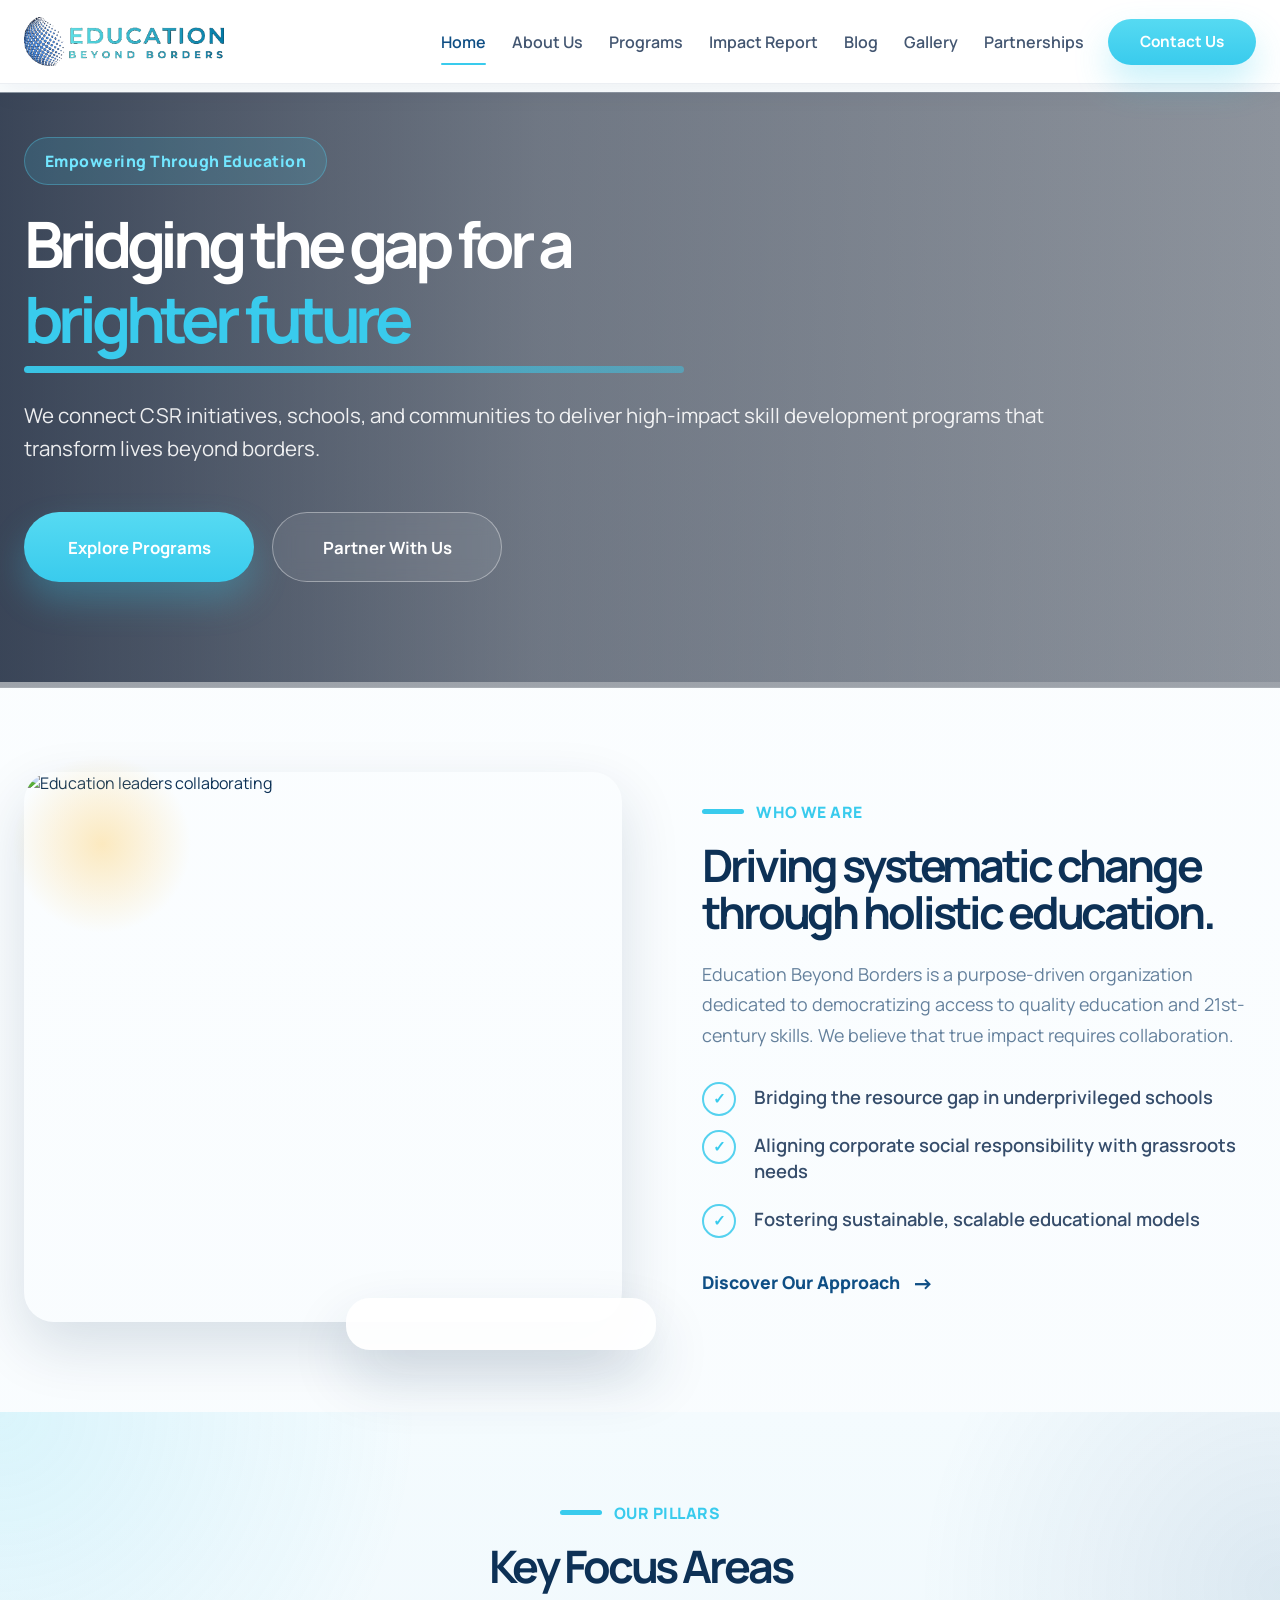
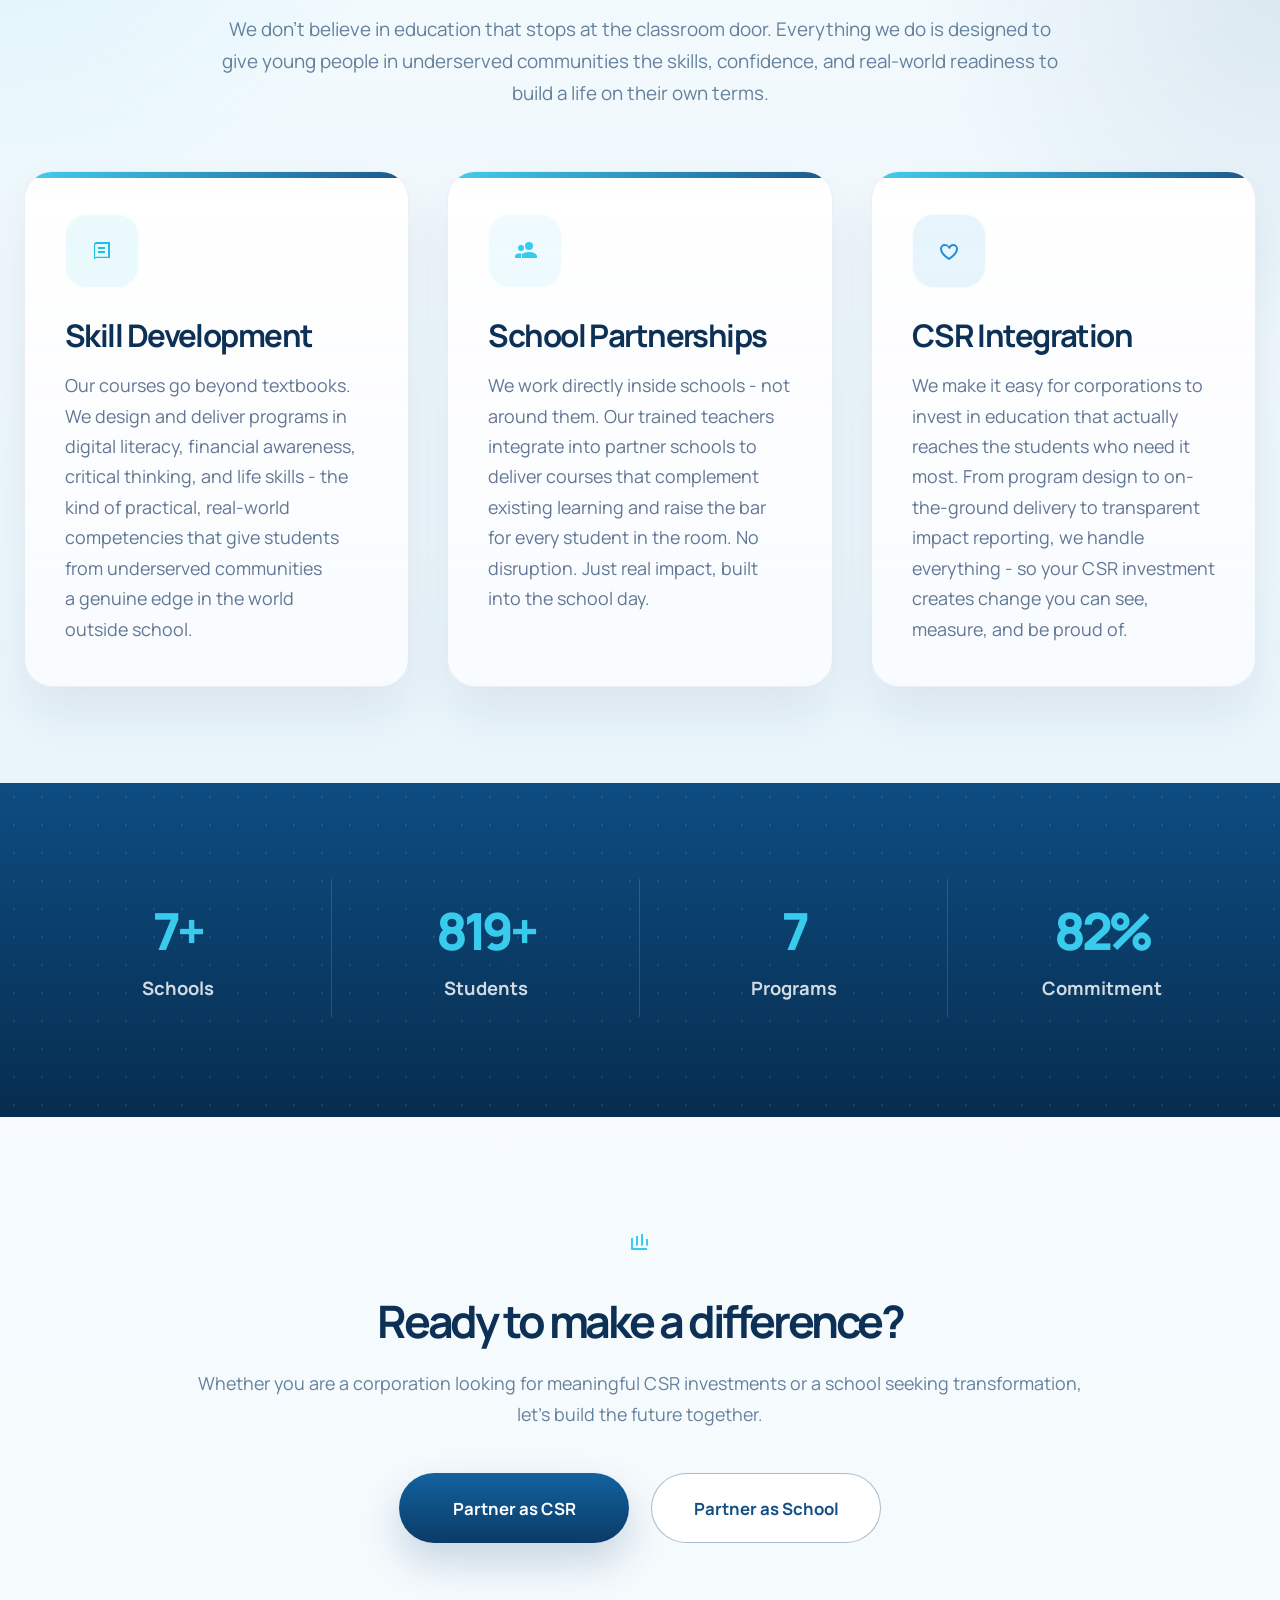
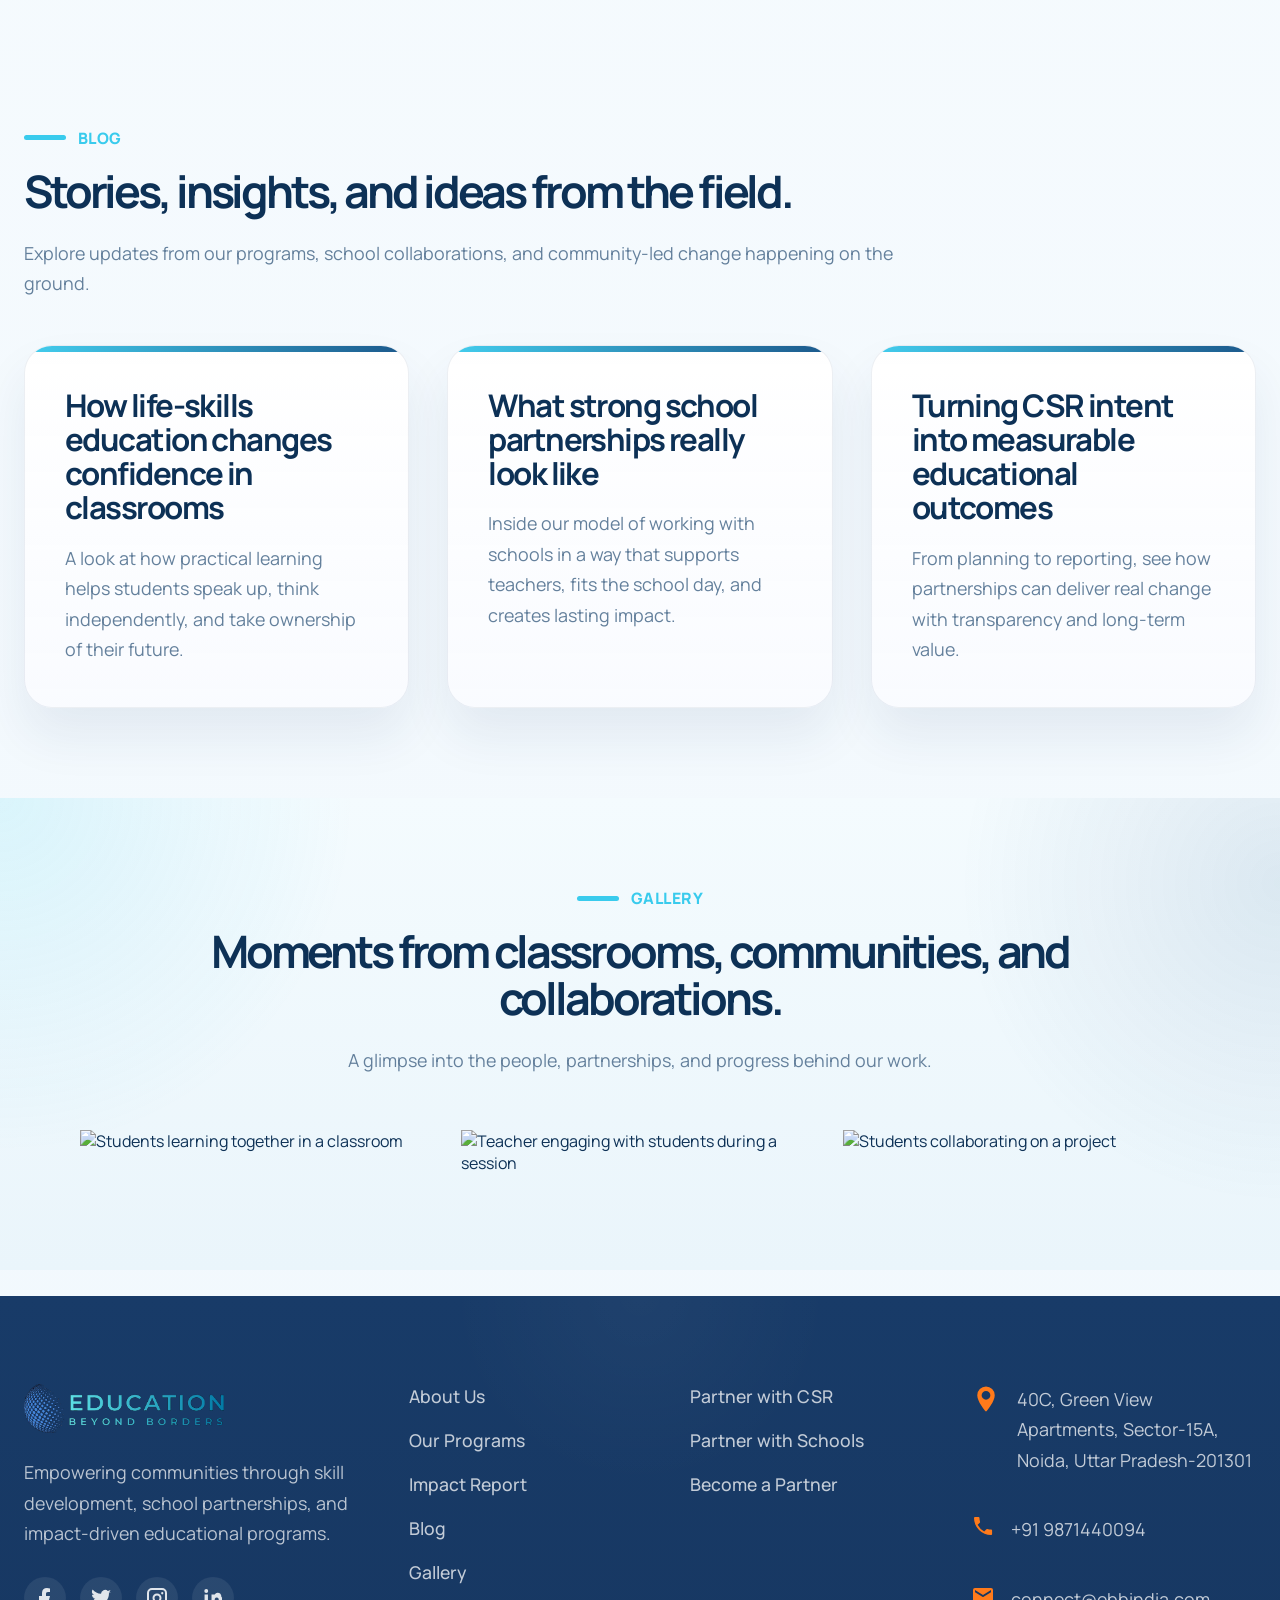
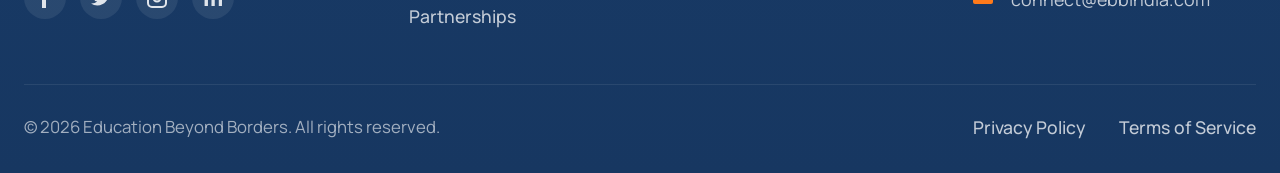
==== commit 0409973b: "ninth changes" ====
--- a/index.html
+++ b/index.html
@@ -77,17 +77,17 @@
               alt="Education leaders collaborating"
             />
             <div class="floating-stat">
-              <div class="floating-stat__icon">
+              <!-- <div class="floating-stat__icon">
                 <svg viewBox="0 0 24 24" aria-hidden="true">
                   <path
                     d="M12 2a10 10 0 1 0 10 10A10.012 10.012 0 0 0 12 2Zm6.92 9h-3.01a15.7 15.7 0 0 0-1.38-5.02A8.03 8.03 0 0 1 18.92 11ZM12 4.04c.83 1.22 1.84 3.6 1.97 6.96h-3.94C10.16 7.64 11.17 5.26 12 4.04ZM4.08 13h3.01a15.7 15.7 0 0 0 1.38 5.02A8.03 8.03 0 0 1 4.08 13Zm3.01-2H4.08a8.03 8.03 0 0 1 4.39-5.02A15.7 15.7 0 0 0 7.09 11ZM12 19.96c-.83-1.22-1.84-3.6-1.97-6.96h3.94c-.13 3.36-1.14 5.74-1.97 6.96ZM15.53 18.02A15.7 15.7 0 0 0 16.91 13h3.01a8.03 8.03 0 0 1-4.39 5.02Z"
                   />
                 </svg>
-              </div>
-              <div>
+              </div> -->
+              <!-- <div>
                 <strong>10k+</strong>
                 <span>Students Impacted</span>
-              </div>
+              </div> -->
             </div>
           </div>
 
@@ -183,16 +183,16 @@
         <section class="stats-band" id="report">
           <div class="stats-band__grid">
             <div class="stat-item">
-              <strong data-count-to="15" data-count-suffix="+">0+</strong>
+              <strong data-count-to="8" data-count-suffix="+">0+</strong>
               <span>Schools</span>
             </div>
             <div class="stat-item">
-              <strong data-count-to="2000" data-count-suffix="+">0+</strong>
+              <strong data-count-to="1002" data-count-suffix="+">0+</strong>
               <span>Students</span>
             </div>
             <div class="stat-item">
-              <strong data-count-to="24" data-count-suffix="+">0+</strong>
-              <span>School Program</span>
+              <strong data-count-to="9" data-count-suffix="">0</strong>
+              <span>Programs</span>
             </div>
             <div class="stat-item">
               <strong data-count-to="100" data-count-suffix="%">0%</strong>
@@ -360,4 +360,3 @@
     <script src="./script.js"></script>
   </body>
 </html>
-
--- a/styles.css
+++ b/styles.css
@@ -623,18 +623,42 @@
 }
 
 .gallery-grid {
-  display: grid;
-  grid-template-columns: 1.15fr 0.85fr 1fr;
+  width: min(var(--container), 1120px);
+  margin: 54px auto 0;
+  display: grid;
+  grid-template-columns: repeat(3, minmax(0, 1fr));
   gap: 24px;
-  margin-top: 54px;
-}
-
-.gallery-grid img {
+}
+
+.gallery-card {
+  overflow: hidden;
+  border-radius: 28px;
+  box-shadow: var(--shadow);
+  background: #fff;
+}
+
+.gallery-card img {
   width: 100%;
   height: 320px;
   object-fit: cover;
-  border-radius: 28px;
-  box-shadow: var(--shadow);
+  display: block;
+  transition: transform 0.3s ease;
+}
+
+.gallery-card:hover img {
+  transform: scale(1.03);
+}
+
+@media (max-width: 980px) {
+  .gallery-grid {
+    grid-template-columns: repeat(2, minmax(0, 1fr));
+  }
+}
+
+@media (max-width: 768px) {
+  .gallery-grid {
+    grid-template-columns: 1fr;
+  }
 }
 
 .stats-band {
@@ -810,6 +834,10 @@
   margin: 0 auto;
 }
 
+.subpage-hero .eyebrow {
+  font-size: 1.8rem;
+}
+
 .subpage-hero h1 {
   max-width: 900px;
   margin: 18px 0 22px;
@@ -848,8 +876,13 @@
 }
 
 .impact-stat {
-  padding: 34px 24px 30px;
+  min-height: 100%;
+  padding: 36px 28px 32px;
   border-radius: 24px;
+  display: flex;
+  flex-direction: column;
+  align-items: center;
+  justify-content: flex-start;
   text-align: center;
   box-shadow: 0 14px 28px rgba(27, 57, 96, 0.1);
 }
@@ -869,14 +902,16 @@
 .impact-stat__icon {
   display: grid;
   place-items: center;
-  width: 48px;
-  height: 48px;
-  margin: 0 auto 18px;
+  width: 58px;
+  height: 58px;
+  margin: 0 auto 20px;
+  border-radius: 18px;
+  background: rgba(255, 255, 255, 0.5);
 }
 
 .impact-stat__icon svg {
-  width: 28px;
-  height: 28px;
+  width: 30px;
+  height: 30px;
   fill: none;
   stroke: currentColor;
   stroke-width: 2;
@@ -898,16 +933,18 @@
 
 .impact-stat strong {
   display: block;
-  margin-bottom: 8px;
-  font-size: clamp(2.8rem, 4vw, 3.5rem);
-  line-height: 1;
+  margin-bottom: 12px;
+  font-size: clamp(2.4rem, 3.8vw, 3.3rem);
+  line-height: 1.05;
   letter-spacing: -0.07em;
   color: #143765;
 }
 
 .impact-stat span {
   display: block;
-  font-size: 1.02rem;
+  max-width: 24ch;
+  font-size: 1.04rem;
+  line-height: 1.65;
   color: #607694;
 }
 
@@ -1197,8 +1234,13 @@
   margin: 0 auto;
 }
 
+.about-intro .eyebrow,
+.story-showcase__copy .eyebrow {
+  font-size: 1.8rem;
+}
+
 .about-intro h1 {
-  max-width: 920px;
+  max-width: 950px;
   margin: 18px 0 20px;
   font-size: clamp(3.1rem, 5vw, 5rem);
   line-height: 1;
@@ -1337,6 +1379,7 @@
 
 .implementation__header .eyebrow {
   justify-content: center;
+  font-size: 1.8rem;
 }
 
 .implementation__header h2 {
@@ -1456,6 +1499,15 @@
   background: #fff;
 }
 
+.core-values__eyebrow {
+  margin: 0 0 12px;
+  font-size: 1rem;
+  font-weight: 800;
+  letter-spacing: 0.18em;
+  text-transform: uppercase;
+  color:#0f4f85;
+}
+
 .core-values .section-heading h2 {
   margin-top: 0;
   margin-bottom: 58px;
@@ -1787,8 +1839,8 @@
     margin-top: 38px;
   }
 
-  .gallery-grid img {
-    height: 240px;
+  .gallery-card img {
+    height: 320px;
   }
 
   .card h3 {
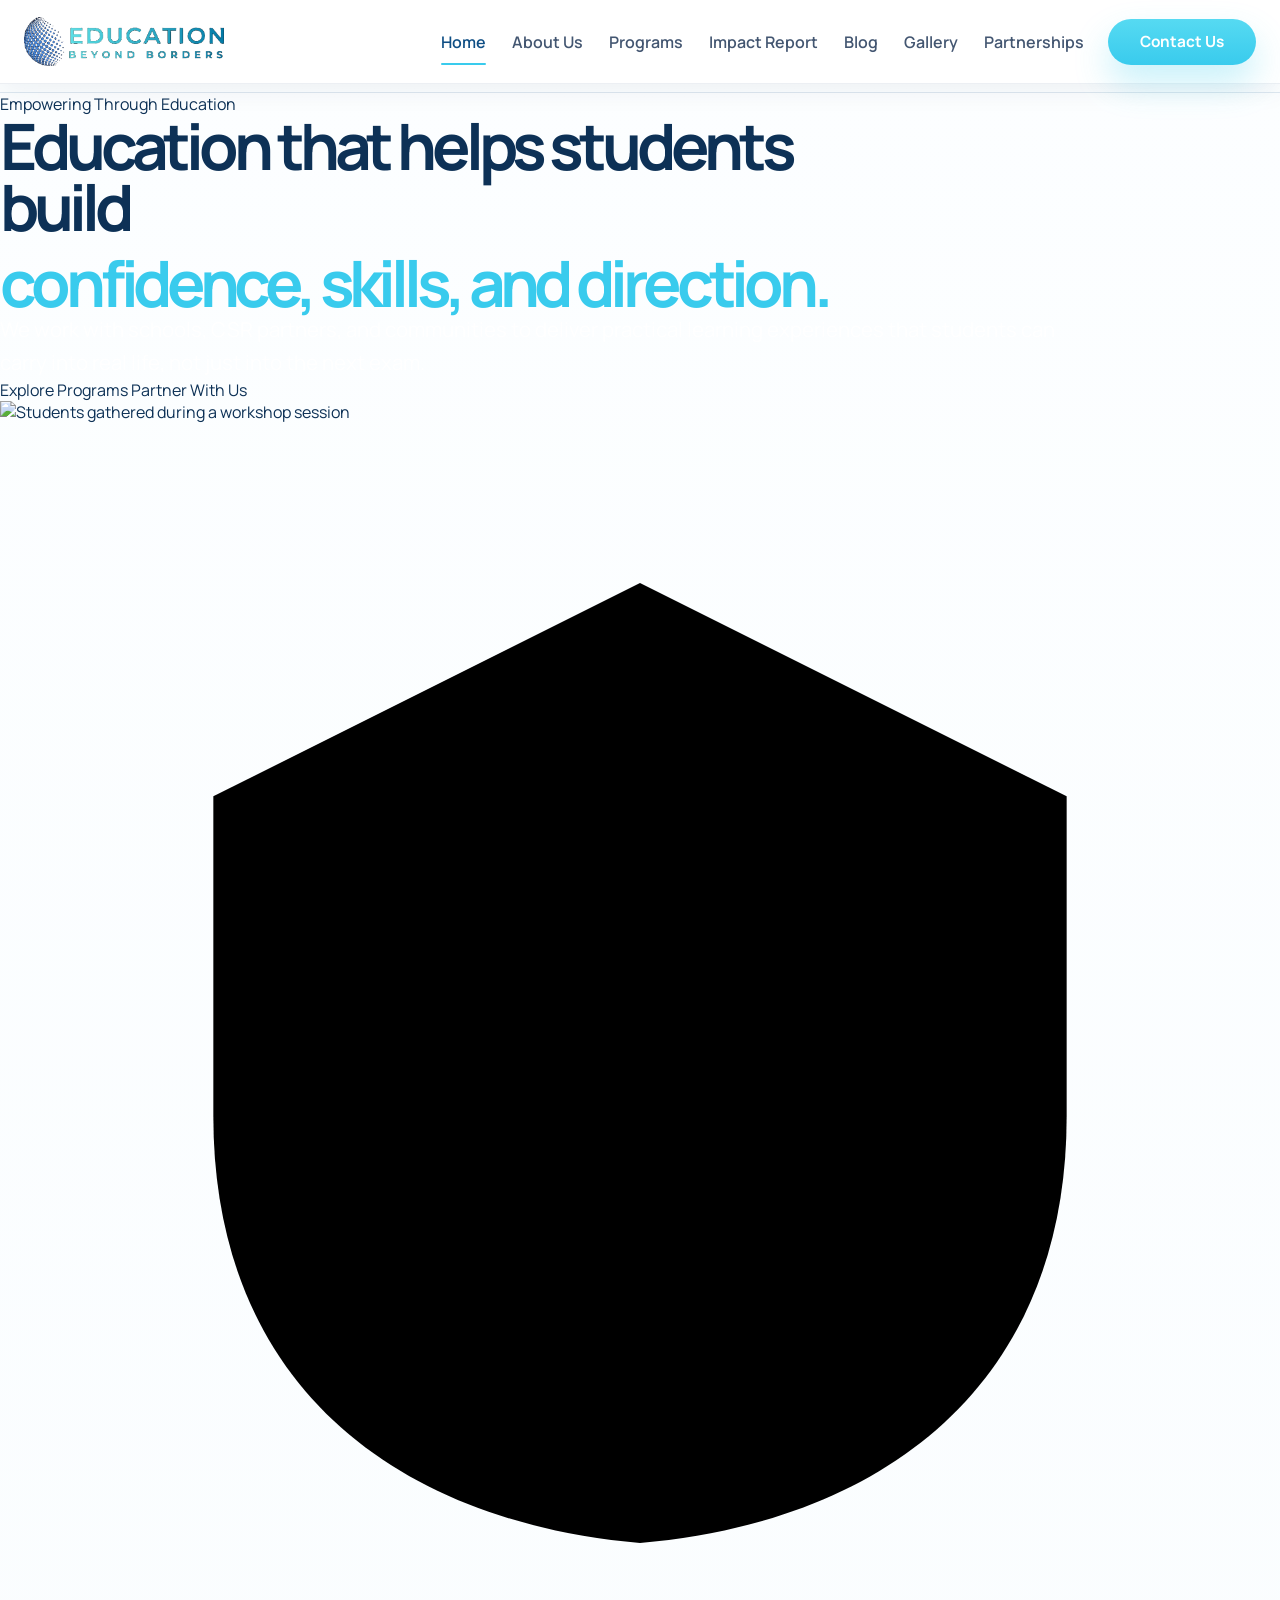
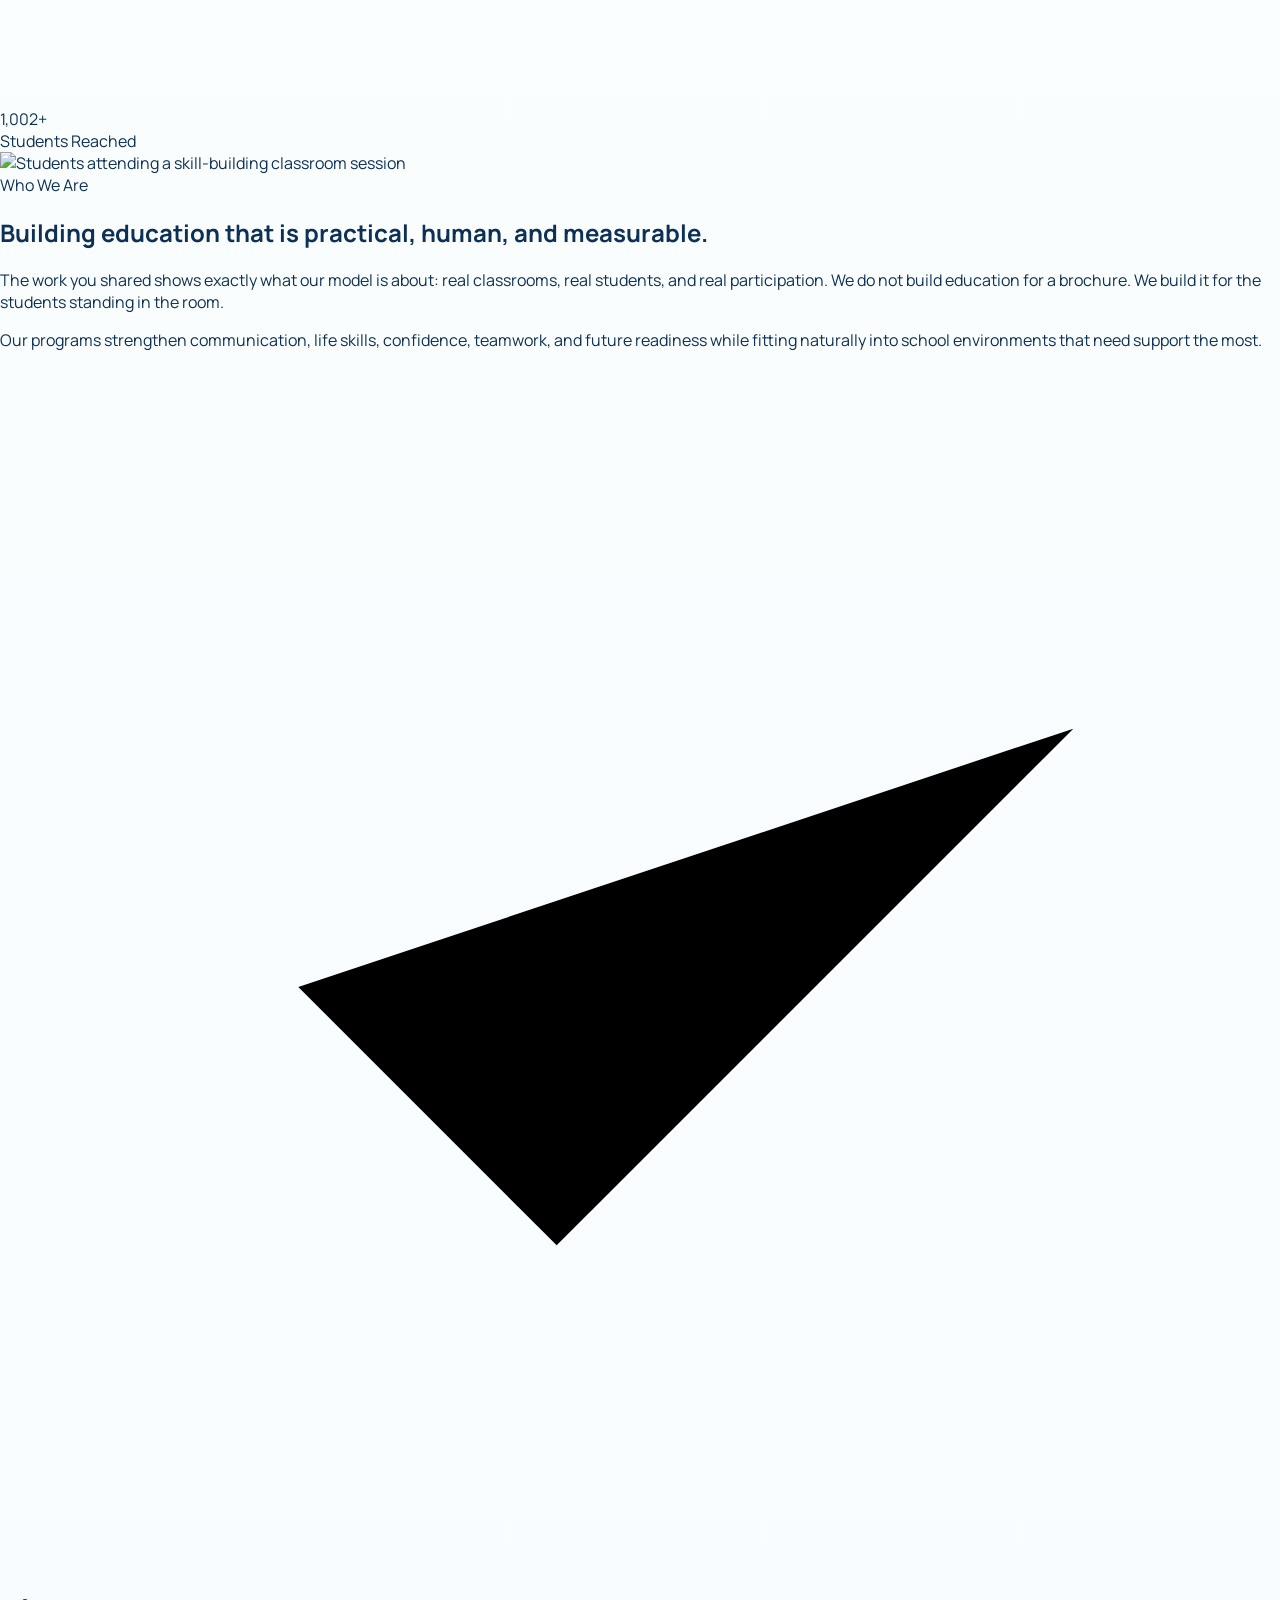
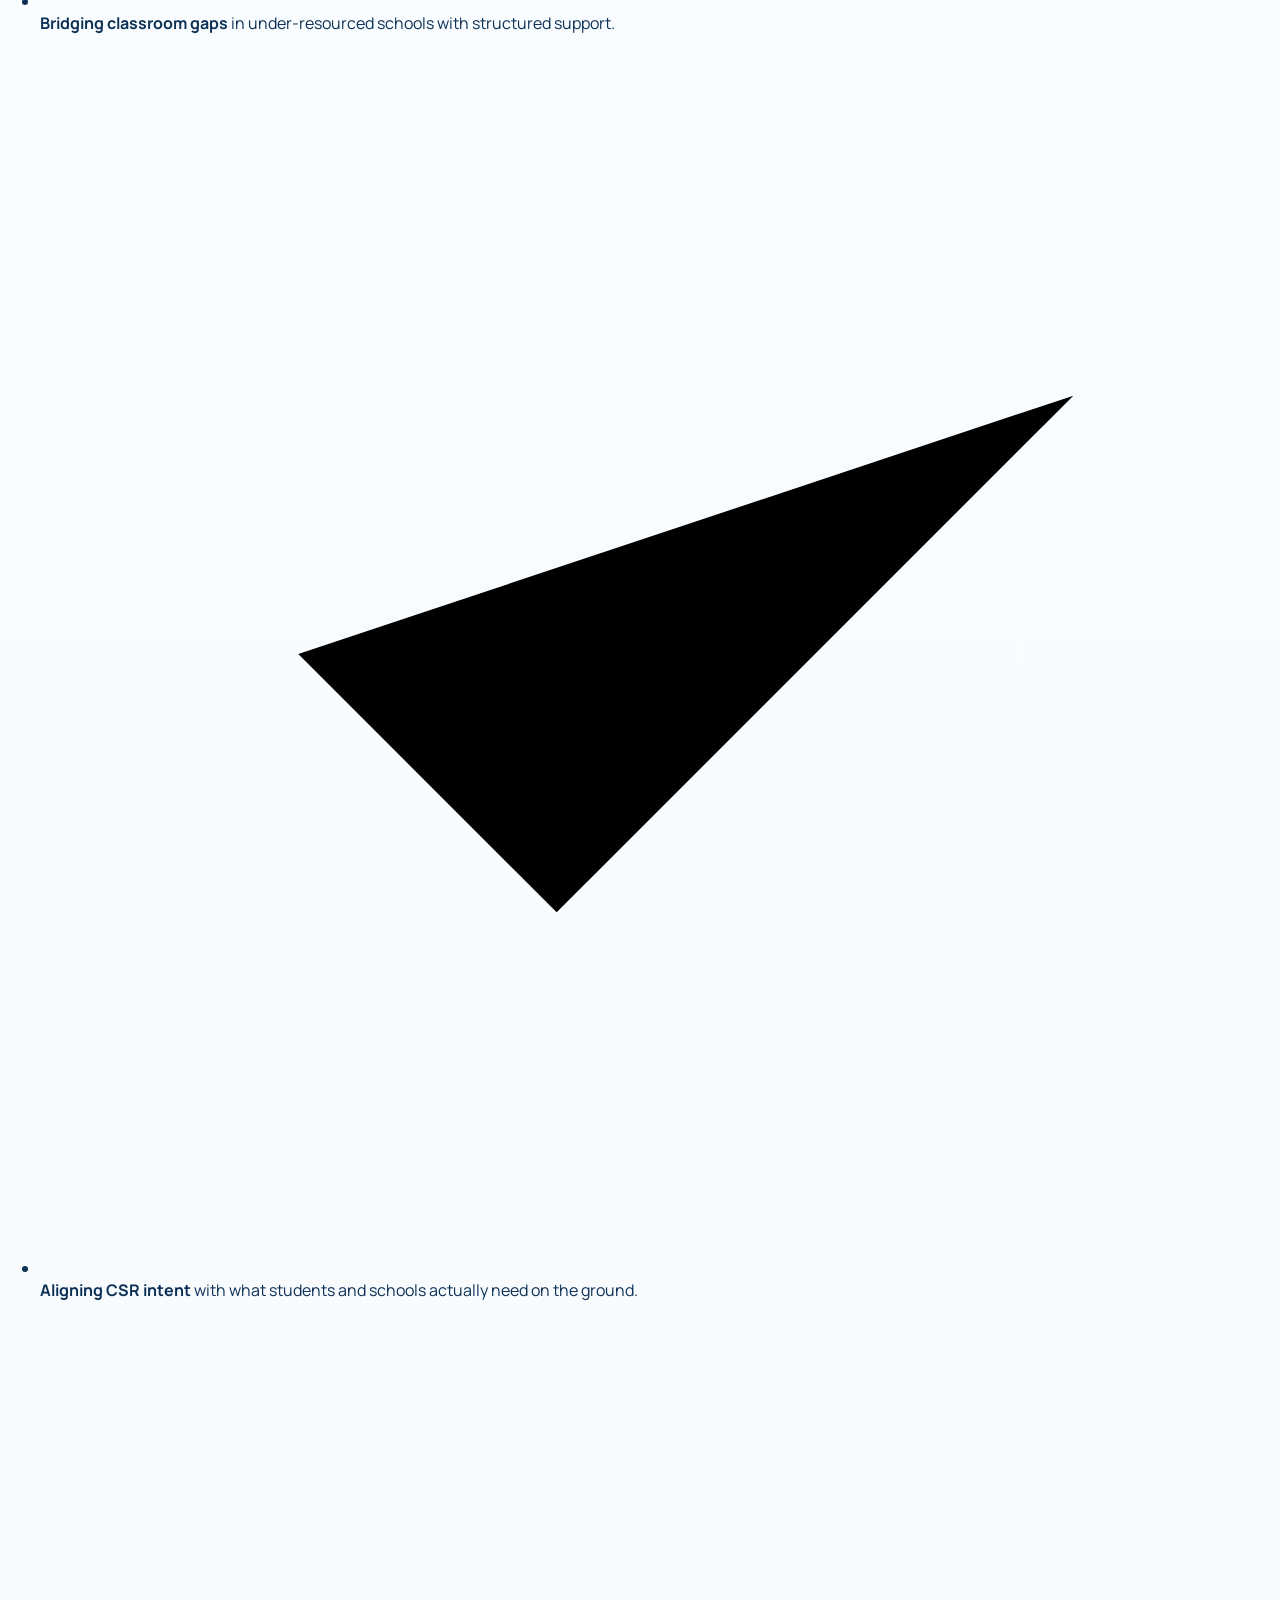
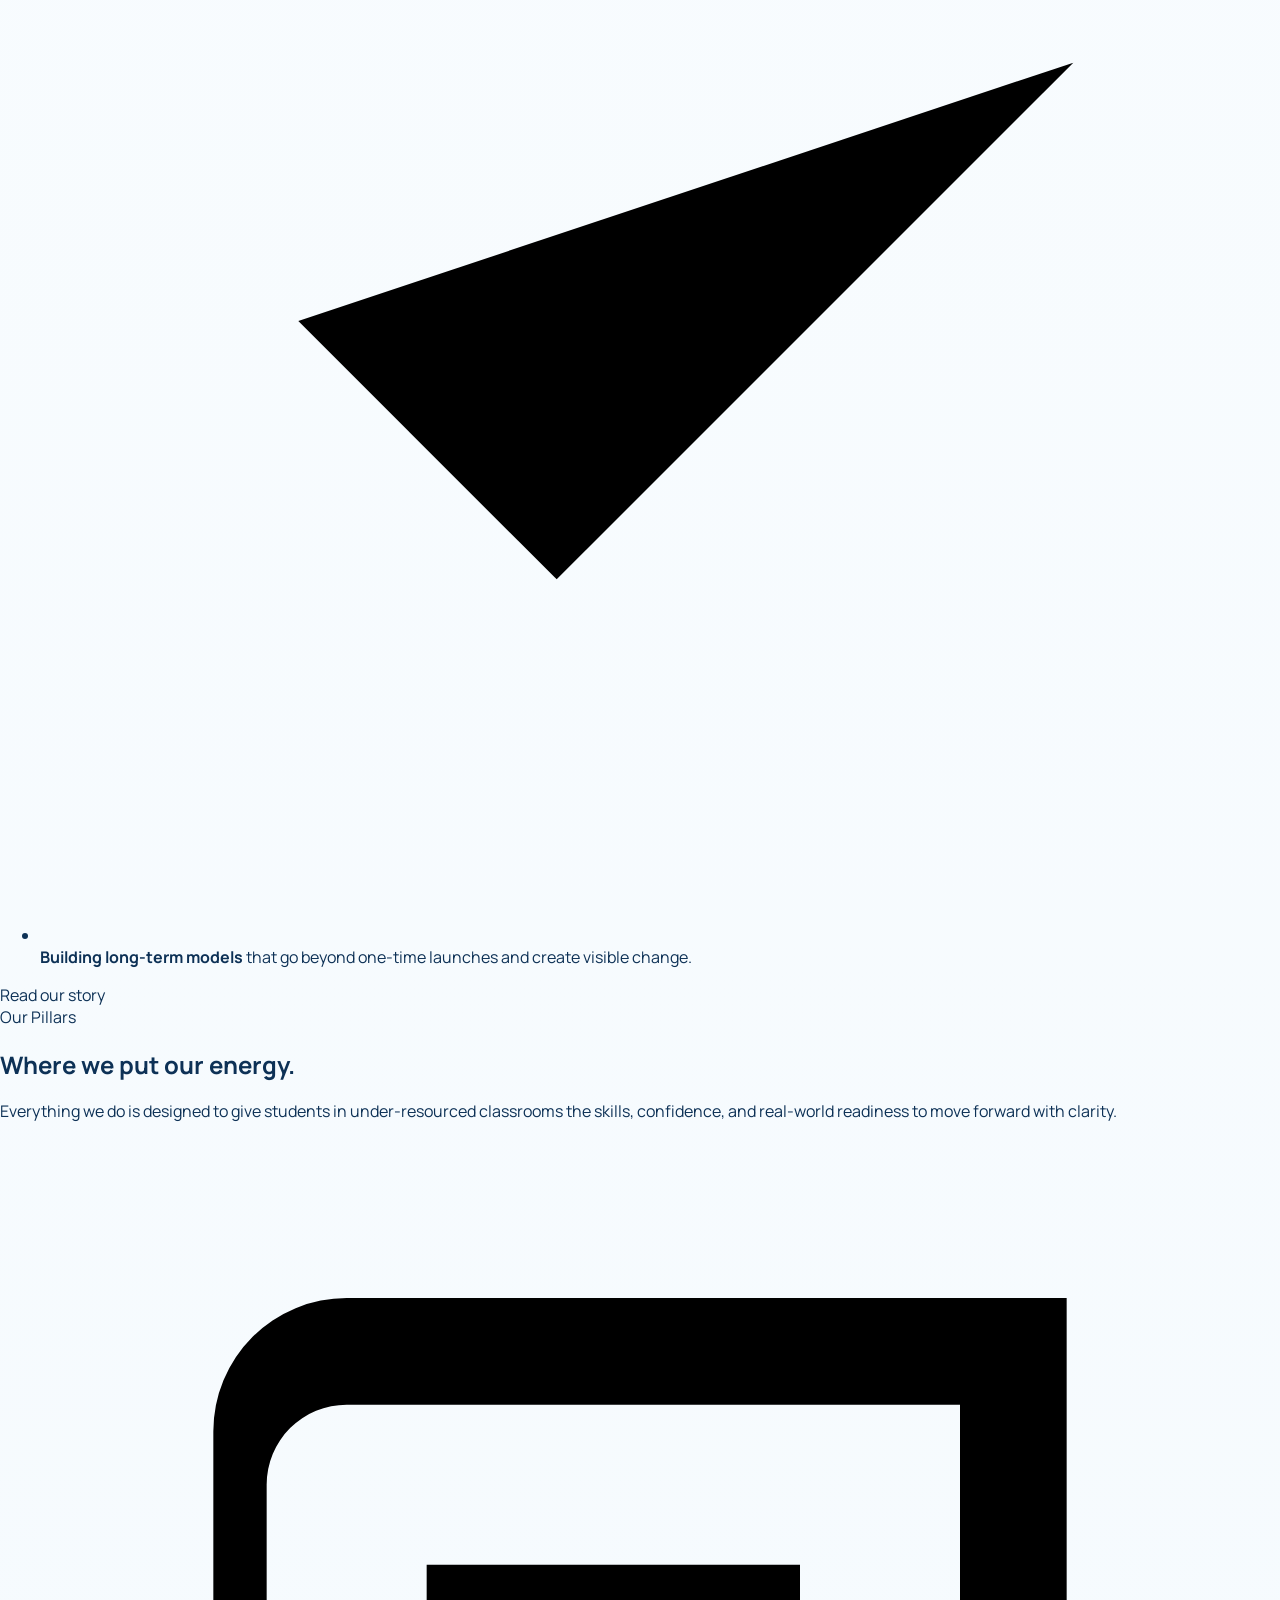
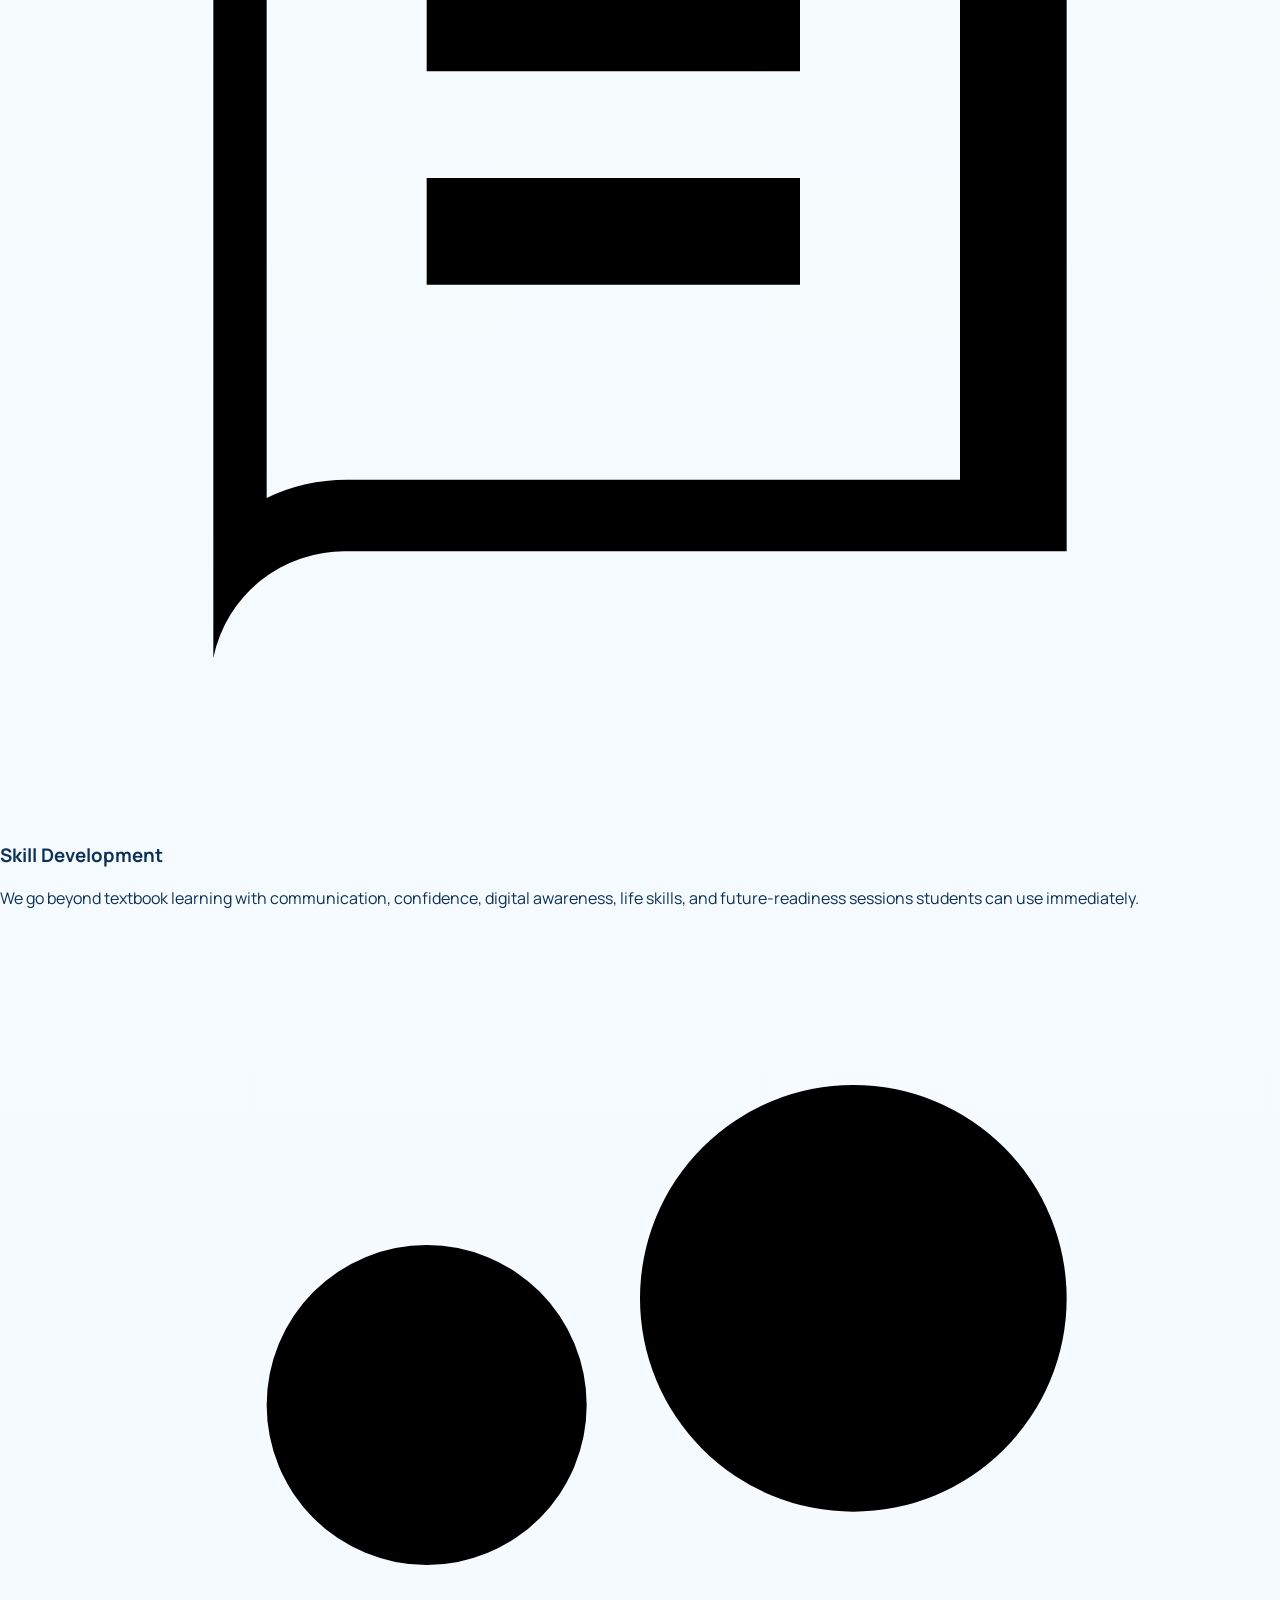
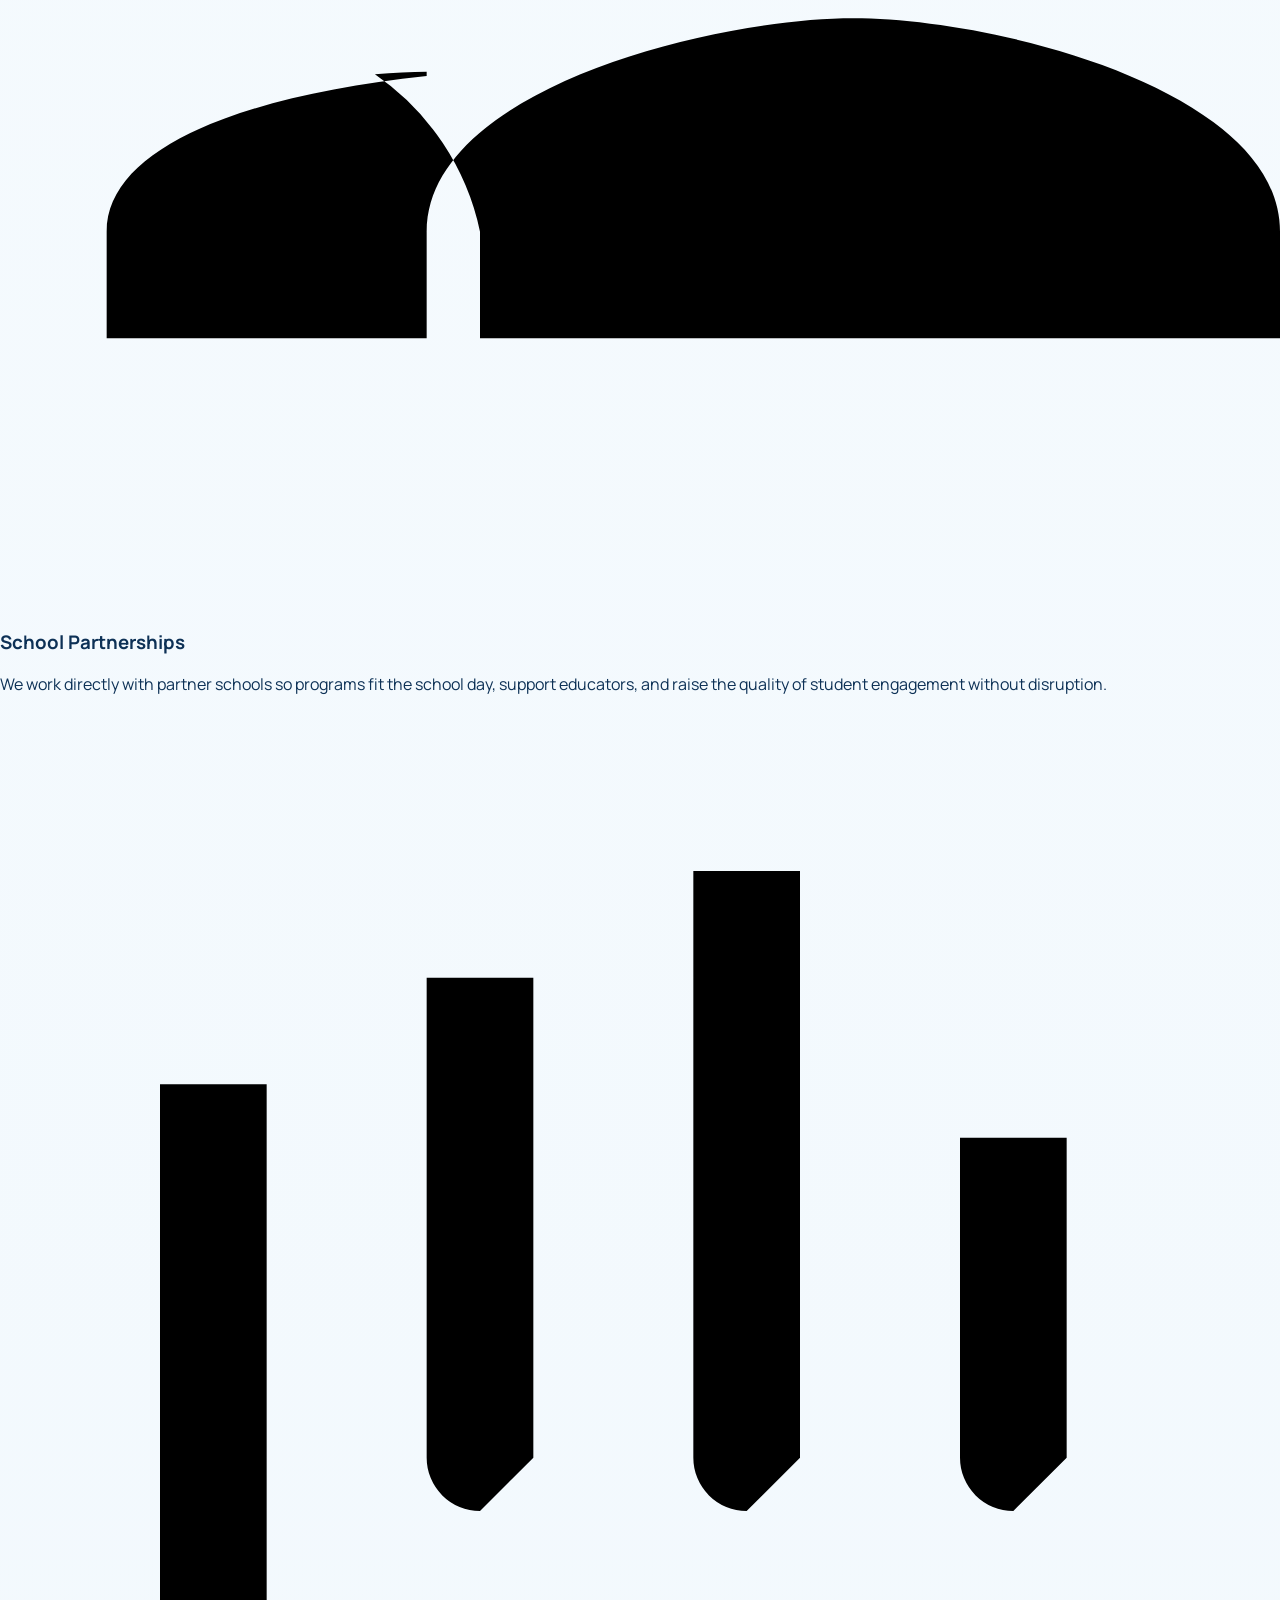
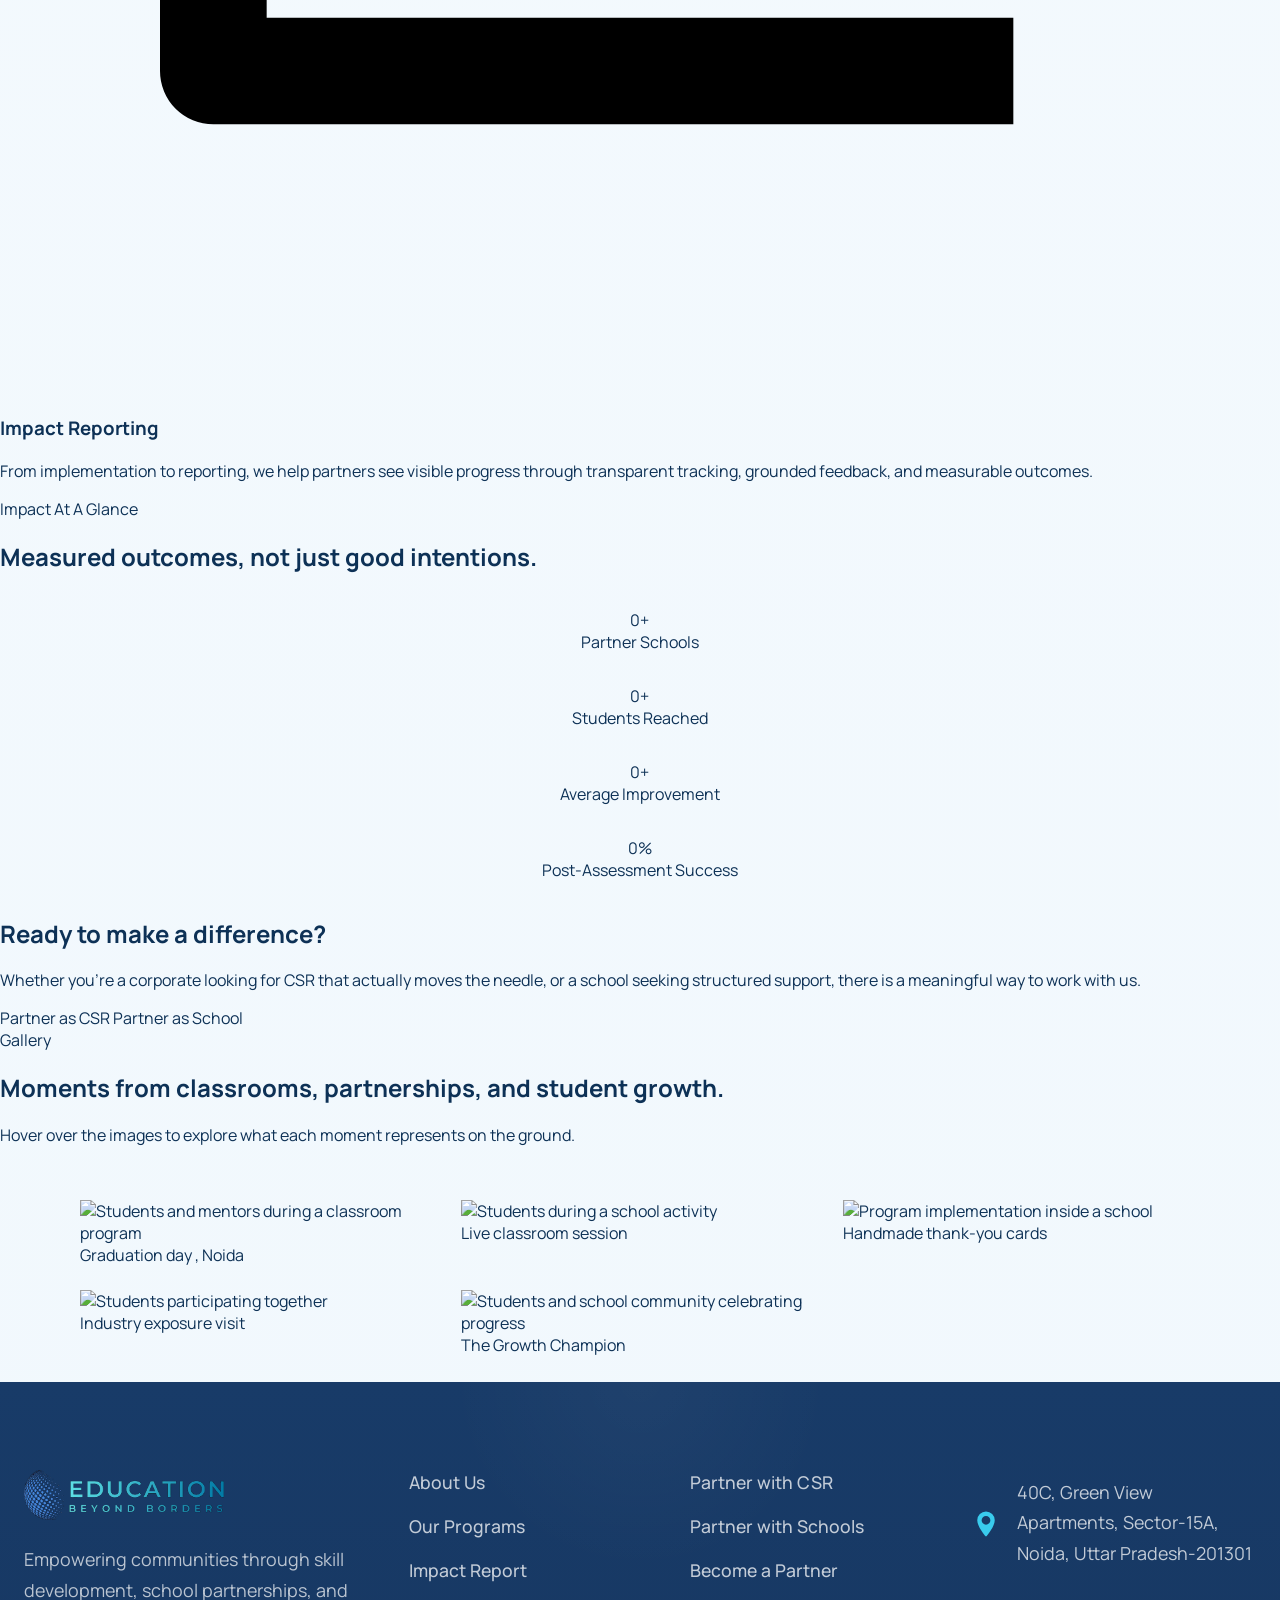
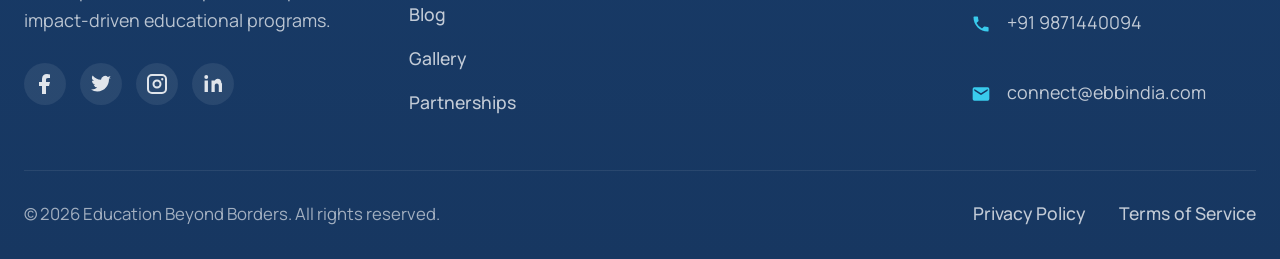
==== commit 96a7e0ea: "index changes" ====
--- a/index.html
+++ b/index.html
@@ -1,4 +1,4 @@
-<!DOCTYPE html>
+<!doctype html>
 <html lang="en">
   <head>
     <meta charset="UTF-8" />
@@ -15,7 +15,11 @@
     <div class="intro-loader" id="introLoader" aria-hidden="true">
       <div class="intro-loader__content">
         <div class="intro-loader__logo">
-          <img class="brand__logo-image brand__logo-image--loader" src="./loader-logo.png" alt="Education Beyond Borders logo" />
+          <img
+            class="brand__logo-image brand__logo-image--loader"
+            src="./loader-logo.png"
+            alt="Education Beyond Borders logo"
+          />
         </div>
       </div>
     </div>
@@ -24,7 +28,11 @@
       <header class="topbar">
         <a class="brand" href="./index.html" aria-label="Go to home">
           <div class="brand__logo" aria-label="Education Beyond Borders">
-            <img class="brand__logo-image" src="./logo.png" alt="Education Beyond Borders logo" />
+            <img
+              class="brand__logo-image"
+              src="./logo.png"
+              alt="Education Beyond Borders logo"
+            />
           </div>
         </a>
 
@@ -38,7 +46,9 @@
           <a href="./partnerships.html">Partnerships</a>
         </nav>
 
-        <a class="button button--primary button--small" href="./contact.html">Contact Us</a>
+        <a class="button button--primary button--small" href="./contact.html"
+          >Contact Us</a
+        >
 
         <button class="menu-toggle" id="menuToggle" aria-label="Open menu">
           <span></span>
@@ -49,241 +59,302 @@
 
       <main>
         <section class="hero" id="home">
-          <div class="hero__backdrop"></div>
-          <div class="hero__overlay"></div>
-          <div class="hero__content">
-            <div class="tag">Empowering Through Education</div>
-            <h1>
-              Bridging the gap for a
-              <span>brighter future</span>
-            </h1>
-            <div class="hero__underline"></div>
-            <p>
-              We connect CSR initiatives, schools, and communities to deliver
-              high-impact skill development programs that transform lives beyond
-              borders.
-            </p>
-            <div class="hero__actions">
-              <a class="button button--primary" href="./programs.html">Explore Programs</a>
-              <a class="button button--ghost" href="./partnerships.html">Partner With Us</a>
+          <div class="hero-inner">
+            <div class="hero-content">
+              <div class="hero-pill">
+                <span class="led"></span> Empowering Through Education
+              </div>
+              <h1>
+                Education that helps students build
+                <span class="italic">confidence, skills, and direction.</span>
+              </h1>
+              <p>
+                We work with schools, CSR partners, and communities to deliver
+                practical learning experiences that students can carry into real
+                life, not just into the next exam.
+              </p>
+              <div class="hero-btns">
+                <a href="./programs.html" class="btn-primary"
+                  >Explore Programs</a
+                >
+                <a href="./partnerships.html" class="btn-outline"
+                  >Partner With Us</a
+                >
+              </div>
+            </div>
+            <div class="hero-visual">
+              <div class="hero-img-wrap">
+                <!-- <img
+                  src="MSWbKQoGeMmhZLcjyooLI0x0kpijWjxTRSo0MFK0krRJT2pG2gBjbXNtP7K5spAD7a9tp4pXNlFDGdtdC05sr200qAiO0I/+Fat/wDQh/8AVWcdqR/+K+oewjP/AOEWtN7Qxg6Tq3H/AN7RH86zftKoPZbUv/pqf/wi0R7JeCgDpTqCmhTyVoIocWnQKbQU6KCyJxkDqVPQ8UdNq2oTHLSW6kfy26/1zQiiu4pqTXTJbU+x/wCMvyMG9kA9EVV/QU20k7Z3XVyf/[base64]/Wu7faiySiMha9sp4JXQlFklEZCUoJ7U8EpQWiySgMhPalBKdC0sLSskojISlBPanwtKCUrJbRgJjypQTNPhPalBBTse0ZSOnUj5p1Up6NKY9o0kRINOrFyxxkKBk0/Eni9qIWMq0igAnCjn34FNEHwMRwMyFgmQDgn0oxbbDIuwhjyefKpI6eYrQKm4nvlOVBOeo6fWi0hQyMxEhHeNwf4scA1YomaWX6EXFbMR/dnHrjilm1PmKmXQspYs2AOBzgE+grzQDA8s/xYyAcU6KvUANBgK9qNNx/80dP/AJT1cCnJPFQmjQFe0emtmJstKDtUgg922PnmrLIniYefpV2Je05WuleRfcAxRjY+P52rxjoiJPDJkdHNdKcVbRisFWPximbaP+zRewI/M0eiZdfnTUQSGwaeeRIoItxeRzhVG4+dKgsZ7sVx4swyjjmNv0oG67Vdn7aJZFvviNz7NsAG7PyYg4oU9ttGQTCa2v4isZPjjU5HT+EnFRbQz0Cf/FbEjzYj/wAprrxfvH48z+tPWzQT3Wn3FrMk0LS+F16cjz9DT8kf72T/ADH9aSXBEA7muGL2o7u64Y6KCwDuvaudx7Uf3dKSHfkgqoUFmZiAFA6kk8AUqGRph9qQYeOlQeufaBpdjMbfR7b9rSLw85k7uBT7HGX+mB7mqy/b/tE7FgNNjH/draAj8Sc0hovzQ8U0YjnpVLt/tB1dWHxVhptynmFVoWP1BI/Kp/R+2Ol6ncpbTwzafPIdqCZg0bMegDjofmBSGSRipLR8dKkJIipIIwR1GKaaMY6UhWRzRUgx0aU54qN1vVbDQ0BvpC87DwWsWDI3uR/CPc0qGceLg8ULLHx0quz9sNTmc/C29tbp5Kyd4fqTS7btPf5xdwWsyHrtQo305xRQEsiorEEhiRkDFKaJycdKctLy0uArW7jexwFcYYH0p9onDfvDj2pDI9gEk2gbm9BQN6D8QjMMEHNS8gJb92AWFRt+jtIN4A9aaETGjSXEuphp4hGhEZQjz8YrS9g+Juseq/1qg2C4vIOPuiL/ANQrQwo+LvQPJk/Q032CGtlc2URtpJFIYxsrmyn8V7bRQFJX/rl2PST/AEqy2IP7Pt8+Skf+Y1WogTeXO4cmQH8hVn08f/DYP+P/[base64]/wDB9W//AERD+ZrNO0CbuzGqD/5AP4Otajryn9kav72Q/Ims01tc9mdU/wD0Un/[base64]/UUsRDFIkog4WuhaJ7vivCP2pWNRBwtd20QI/avbPalZJIH2V4LRGyvbKLJqNjAWvYNP7K9spWSURnbXcU6EpQWlZJRGgtKC04EpQSiyW0bC0sLTgWlBaLJKI2FparSwtLC0WPaNhaWqUsJTiriix7RKJT8cfNdjTmiYk5xipIhLg9BF46LSAfFOfIbGI+tejTDfWjVi/tUw6/uo/61YjPNklbzy42nYQzHkryPIflSrS22xqOoUYXHoPKnrOENtJ65NGW0e5V8sjP41euTny4sSlv4VI9c59KRJaDJwFCMviC8r19DUisWUQZPIxx5U41urSAAKB5jHT61Joq3UyN0i3K67p52/dkfBHAA7tvKpudWDHKg/WhtPiYarZlmRnDPuwMEDa3NSbL3kJPqxxj5kVPH0c/Vu5r7gCBZD8QGCDLAjr1/wDauFH6Zj/OjAhDSgfzL+lIKVaZQaOGZnAR4lPXJU4FZn2v14315Fbwndp0BIgUZHxDE+JyPTI49ufOr320uzY9m5ooz+/vmFvGB/KeXPy2gj61TY9Pjt1B2hpCckn+H2HtVOSXgshGyAidbhtlxpEsqkYzH1o21OqwIVttAkaEAqvfFWYAjBHy6VNJuB44HtRdurlwcmqbLdhC2Oui0uraO6tRYXMbDakoZUmwOAeOD6H3q7RSwX0C3lod0UpPHmrDqp9waH1DR7XXdLew1DDBx+7c/eibyYGoTsJHNp2pano90pjO3fHHu3LvjO1ypPOCpU1ZBlMlRYu6PpXu6NF7K9s4q0hYLFbtJIqKMsTgCss7f9rf2vNNoukyD9kwvtmlT/77dT6/92D0HmRn0rSu1M1xZ9ktcurIhbiKxkKseNoOASPcAnHvWGafYzXBWC1jyVXJJOAo9Sark6JRVg4QAYA4HArm2rCnZuTaDLc4bz2rxSj2UmZf3FyGbPR0x+dQ3os9ORXsAMB1z5USkGxVlcB4T97ByQPlVitexd80Z3y2y58zksKnNI+ztZpF+J1DxEdY48Y96e5MW1h/Yq9m1XQd1yTI9u/[base64]/u0SNfvHqcVP6TotrD41TJz1pbx7aKXcWd7Y20dxNbzRRSttErdM+XyqzaLMmpWfey/38Z2SL+h+tXG90+LUtCu9PlXwyQsF9Q2Mgj61nnZR3SaEkgM83cyr6+H+hFAiZaEKx2rionU0ZZ0yfMVZbhMEhRUDrEbLICxz0NSRFk9ZL/boT6rF/6xV+Qf2y9H/08/8AmqjwJi8j/wD1Q/8AMKvaD+3X/HRk/wDtU5dgjhFJxTpFc280hjeK5inNtexSAo2MXk/zX8wKs2nD/wCHRezuP/NVZ/8Avq4A67Y/0qz6XzpoP/zpB+YqQhzFGQD92KFI4oy3/[base64]/APVuf6UAWQnPWksOKqx+0zsSP/55n5Wsx/8AsUk/ab2KP/8AOZP/APhuP/7KdP6AWg+4ptlGaq7/AGm9jh93Urlx/hsJv6rTX/3TuyJ4Fxf/AD+Bk/0qNMZailJ2VVT9pvZMdJ9QP/8AoSf6U2ftP7Ljp+1WHtYtRTAtm0VzbVPb7VOzQ+5Z65L/AJLMD9WFMt9q2idY9G1wj/EkK/8A26Nr+gy67a5tqjf/AHVdPOdmgaq3zliH9a4v2owv/d9mtQOen9pio2S+gF5217bVMi+0V5WO3svcjHm96g/+zT69vS2d3Z8qfT48H/7FLax0ye11AdG1XP8A/RHj8azDVRu7Nap/+hP/AEP9K0SDUpNb7N6pdvYizBtSqL33eblIJB6DHQ1nuoAnsxqR/wDzCT/[base64]/mKHQZXn1xRkP/AFrcfumKMHj2IqyJnmStgOQT7/Q4NG26bW2Z+4AtC6euxwxByDxg9PI/[base64]/TNV3U7lraVo0KbYztO7kk+lWvttJE15osdvcIb23uwXhU+JYpUdSfbNVrVZGa/tJrNO6NpGVjljUZY5JVunUe+aolVlsbA7bUBIFbEbBjtJjJ/dseQGBHGR0IyKOutROlyKxtnmPHgyEH4n5VFwNdTXbx3kgmublk+IlKhTJhgecADnaOlTfbXSBJHMlpHL8ZHdZDxs39yykggdDhuPpUaLG2SGh67a6mzDuWhlx+7w6uqsPIsD1pVwF/6a2bxxr3xXxsf5HQg/mKjrS2v5ruC+a306ByqxN8NGyb19GXPLZ8+oo2yjuZ/tJnjkU93Y6eG3LkqTjAGfM+I8e1NFUronitc28U6RScVfRUVP7Ubg23YO8jXg3lxDbEj+Utub8kqh9kUURTcZZsc+1aB9qNlJddg7uSMMxtLmC4woySN20/[base64]/SoT7WIUbQ9L1uydmE8ggjVRkyB1JXAHnxjHvVssrM2enWVl/FBbxxkdMMAM/nmp+SiRnva5TeduDbKfDFbxI3thWdvyNVi5vJ5p5Hhumhiz+7jjTJx7nzqzaoyT9odfv4yQVle3+QGEz9cNQjR2YtomkZo3PBCdTUG+S6K4GOzd/fm7a0Vu+nm8MbkAE/MU/c9oNZs7qS3iXT4BA5RxNuOSOuTnFK7N3FrBrCSvKsaK2WZudo9zUz2gtdFvdRh1JJ4jHeDi4t5FkjkYddw8j86iPaSfZDW59VeazvbeGK72b4mgbckq+fyIqu2VrG+quI07thd7h54/m4q39nNHgtZlvVii7yMHMiKEzxwcDiq1pIP7XSbaAs6TSxg9SobBb8TimiDVElcFmkbwYGetVzV2RZx3j8ZHA5NTurXb2MIJA72Q4jX9TWfapdTSSMm8+JvHIc5+QqVkUi7aHqg1LVHiETR9wISSxznMgA4rTIlIvb4Hr4D/6qxH7Nv8A8q6kecd3b858+/FbkgzqGoc9O6/+1UrsSOba5tp3ZXiuKAGcVzFPbeCaRtpAUEri7kPrHHn54q0aTzpZ9rh/0Wqy+PjJBxzFH+lWfR8fASgdBcNj/[base64]/[base64]/A0MPpl9B/e6dJB1z3u1AMBm5yfRWx64IpyLTL6aYR2sENwCiyCW3uY3j2sxUHcDxyDTceo6lC6PFqM+9JjOpYK37w55ORz95uOnJpyG9v8AvWkN9MpZGQiILGME5OAoGOeeKg1IkgtNK1mQLGdPZNynYXkQ7jgkAYPJIBIHpz0qLuYbi0LRzpsfaGGGDAhuhBBIINGd/eO6mS/umZTlCZTlTz0x04Zh9aJli+IQyXU000p2qZHbJwOnWq26ZbCNlj0lO70jXoU6RWiIPpGao18uey+pDy+AlP8A5TV80YmSz7REjhon8/RcVR7tc9nb8ethL/8AuzWd9i+pk1v/AHa/5RRkPWg7b+7T/[base64]/1q1MxTiHCVdxIbIyc+9LeTjpwOR70zGQykKMc9V4/CkEyjk7AOoHnU7KNvI9prPJq9mWBGGdsZzjwEc1ZpVzEV9qrOmyO2q2Ktx4nJAP+Bqn5dSsIpu5lvrZJQcbGmUN+GalFnP1i9/4CSn75z08C4/E0krg0+jJLIHjkR0ZOCrA55rrJjmrVIx0UPtZb9z2iimQkfEdzKxxx4NykH8VqMu3ggt2klGcHCjOMn0q/a7p8d/pdwkkKySxxO0DeavjjB+eKyd7htS0iJpGBfehBxx4hj8qql2WwY3HqqRXBKW6SjdlnUnCn0qyX2uS6jYi9t4rf+wy5nitrnc7w4xvCEZBHXHPnVegDx/[base64]/XdPOp6NdWqLmbb3sGf+8XkD6jI+tZvpUUlt8TbTQSonelkiuIyrd26g8gjpncKy5U1KzViaaojr7SLtJ5FN3KqljtjSPwgUDdaa3dR2k4QteSiKMsM92AMs49wB+dWPUIrbT4I1t76+geQERW6XPhx5nxAlVFA2drb/HJJNqaz3RBRDLJk4PULVVsspDl72LSJxb6FIzi4t0vcy4MxTJQru9AQDx/NT2i9nLyUraR3VyrbwxLwxuFI+Yz9Ks2rWqXvZ/TJLbUDZ6tZwSxwbSA0q5AYH1U7R9RUf2Q1Kea7ktrrW7lJlXxRQRRJuHmd2CalYqCItBt7HVL240uV4Lq9uJLWBowqxxmKAbnRAMKTIGyR0xj1q0NwfvFscbj1OPM03Ha28NzbpbxqsVtbkRDlsd4xydx6k45PU5NPstWR+pRN+DOO09jJpd/qjGNhb39ys8Mp6MTkuPmD5VVrzvEnkLd4VyApUZ4NaJ9pds50Kzu1UlYLoq3P868fmKoFpOzzOCSCRxzxUJLknGXAVp3Z+/[base64]/drnoAOv51T7pS57yQ7QWJUevoBVr2hrdy//AGmSf1NVLUrhjKCoAYjA/wAIoXILhE/9m6j9samBnAit8f8A7cVt9oA2oar7PGPyasR+zID9q6qqspAitgSDnnv1863XT0B1HVeOsiH8iKmQHO6xXHjwKOWLJ5rjxgsBQAC0fhHvXBDRrxZfAHSvd1SAy6VQL9uP+xQn86suif8AUZh6XJ/9K1XrkFdSZfSHH4Mf96sWg82Vx6/ED/[base64]/[base64]/tNOjkls5JLctEBuL7SWXBfLEDJ4/Onb6y1+4SNX0uKQxWsgkjEiZljchTlMjb93oPME9aLQIhY2USsrBgVOGBU+E+h4pTspJAJ/[base64]//dtVx7JAmx1LPmk36LVUt03aZcL1zZyj/[base64]/Ojk4LqYnUhjwf+emKjegO4HaQOaLhl2AMXYKPfy8qsTMs4BsbYfG08846cfWlSSxwxmS4wIweu7k+2PWmFkB2qZAF6kE+XrVevL0yzEs7y+MiMEYwPYVbjW4warL6S47YZfarcXM4EcrW8Y8TCM7W29MZHPNQYjiPessMap3hUMUGCfM/nU1Y6dJKrT3OFLkbVz0FSNvaQKuBApUE4Lc81buS4RympTdsqUfe2kyz2FzLaz/[base64]/aPJLY6vpeoKu6K5ga3fJ/iQ5H4hj+FXx1qrfaTYfG9m7NAQsi6gpRj5EowqrKvaWY3TM5v4YNY1dbm2VZZWtMRpcZ2BkPI+uaL0nQ9K1nac6dDfg4kgk327xtjnz4+YqKsNR+H1BLe8Xu2ttyMAPPzqeZ45mSQW8NxI+MEAZOPestGqLsNvuz+maVp51K/js9S1GRO6srRriWd5W8kUAjjzJ6edRGn2Q0ztC1xcwwwy2kQEkNiG2iR/wCHJJJwB69aufZ25/ZtnLdXMNvbs/ghy4LE/PyHtVS0+xuO0Gq/[base64]/[base64]/gxWc342X8wGByKUSTLV9l6BNU1XGDmO2PT/wCetb3po/8Aiup/5k/Q1hP2W5Opapz1itc//txW76dxq+pD/wCmfyarEQ8knXMc5rtepgcxXsV2k7qXAGW3iFdXYL5RMD9GNWDs/wA2t1/9VD/5DUHfrjVj15ST/wBRH9anezv/AFa7Hnuiz/4CP6U0IMIoi16UywoizHBqUQY6B7V0Cl4rwFTI0JC10ClAUoLQMSF4pQXFKApSrk4pAA30jeC1jO1pRl2HVV9B86a12VLa1is4lUKoDkY6c8f1oW3unl1CaRXJ3uF9wM4GKjr+/F7d3uw8CVkDZ4OPCMfhn61z9Tk9rNGCNyHLaZdm7qTwKkre5jV/FnOMHFVWxuzHG0TrgofM4qQjvVLBQevkK5sOzpNWi3JMOsWMLxwacluNyHeQi+ZqsrcCPxZYsvpzmum+klLbwQp6ZzWpZWlRneBWSZxcSt3TBUA655NCT2oQPIWBYkeWAfah0vSkWAQD5j28801JeLg+ItwBjyFUypl8Ytfcctry50247yy/eRScNAxwN3rnyqxQy/CXUQbw21191W6xv6VUnkAkjAJG9sZHlU/[base64]/Dw0ce4Eg/eOc4YBjlsA8nPSpCI9powAttgRtDZqI4YSNowyAeWzGOemKjINeKICNGxcSJFDdE3QCPHGjouzAyrYc8nzFNWurtb3ZMWmqbUQQWawTXe7+zxqVYHC4Ltxk46ZHnUv9X/AGk2sXhjlpqOpX0lzb6fcOe8d7q5k7xI1U4KtIZMYUYOMj6USH7SXjMh1BAdxt1dryFBOzeLu0cD94fFnHlnyqNglWNr5P2dBJp98rRy2XflNqbtyhXAyCpA8sUqKa1VUhl0O3ktbe5NzZR/GOpgYgbgxx4wSobGBz7VKUZ+ERjsrkKMWt6lLYxXSXE8l+WSEO+0K0JYHdgeEqSx98k811Z+0lzdQoJ7g/G2vxaSrPtjMaDJJYL4SOAfM5Gc0qLXdaR4JFmhAWTvLiNWIW4bvjJ6ZT7xXzyOtM2up6pbNbpE8K2kMaIbUyNtk2q4yTjIzv6f4RUay/YT/wBL7RUT6vBaST/tuC3js4oZykl/ICiOgEfG05BDbQM4zTd1p2spJqlvdRuqW8cPxLyXDmKZXICDOPF1PywaFuPi7m1vLeT4VVu7W1tn2liQsJBBHucc0Zd3+rXUl4XuYDDcb9sDKxSEsyElfP8AgHB9TRty/[base64]/fqjK3K7MAnPlXLLT7s6xeakJe8luS7MsUbKAWxnkknHFWQX0cCxi+XTVl2gYvJI0z+Jz9aTWx2iUXuVML7JBRBeKrBg0TnI9SFqrWCg2jLjOYHHP8AkNXrSLdlvrtwkSxTRZj7hfARtUZH1FUvTE/dgH/u2/8ASapu2RMJtP7tPkKOg++KAs/[base64]/fMVzu3YxgH+U1FQMJoUkA4YAik4vsnHIm2k+UNBPalmPjpTyLkkU5spFikAumDivBOM0/IvJrgHFBYnwMlOM0krjyp8DiksMigmmNqPUUrFKAroWgkIC0rFK210DikSQkLSgtdApQFA0cApQFeAroFIkKUU4AK4opYFMQsDn9KdHX60haWoqSIMeTGR86IjxkZHnkUMo55olB05xUkyuSCozhvL5k0/DhM5BGBjHHBoWM4PiGeMGn4wAd2eSuM+vzqSZTKJ3UbhodNJjbHeSCPBUYUHJOOPbFD6JYRzyPMc4i8j/ABfM+QprXSVsIDnH9p6evgNFabtXR4RJuaJyXdccMfKtWN1A89rP/na+gVc6rptuAr3Suem5B4c/OnLS9tZ0U286yZby8qiLnXJEcxJYO8Y9EGD8qFhuY2ujIbV4JMg/dxT4M6bLUWjhzLdzJEh83bFOwatpcn7oXtq27w471eah+0ssKdndPnvYy8hcghTknPtUPpWp6CF/tOkwowIAaS23hvmcVFIk34Be1+ntp2oXUDHdFcxd5Cx9PTPrTekz95ZKByCgIzUn26ggbs3Z3Fi2YYboCNdxOxWBBUE+WccVV9CnKs0J6bvD7etTXKIVTJ/T+7lk7vADNnZkZyQOBVtlurLTNLaWVDujAyCMEt6Cqb3QYqu/[base64]/afeWDLbdqQbu04Avo0/exf51HDj3GD7GpqbK3A1Nk5xVW7dXdsba206OQPdpdxySovJiGxyN3oT5DrTfaj7SdI0lO60fbqt/JGHj7o/uY8/dMj/ntHPyzmqv2BifUuz+qS6jO8lzeajJLJcsOQ4VQGx6Anp6cUTe5UgitrtkX2k0Q3ii8tABcouGX/vR6fMVAaff3FhdosyOhQ8q642jz61okSN3z2t1H3dwgyyeTDyZfVTS/hLOTAu7eN8H+NN1Zba4ZfSfKKPDfXet6ibLRbGW5ldsBR/APUnoo+dah2V0JOymi30tzMk15IrT3U4BCgKp2ov8AhH5k5o/SpYIIDFbJHFH1KxqFH5UOlyde1xNKtedPsis+oSjpIwP7uIe2RuP+XFThyQlx2V3tV221TR7660q10u2S8hwTdyyMy924yrLH69QcnGVPWqDeG41SdbrVrue+uCcl53zj2C/dUewFW/7TpUft2hRR+7sEjlOOGYs5H5N+dVhogHKpwMcZqTsjEaVQMkefFKVM04EZcqw4610Cqy1Ho0G0jz8qe7npj5Uu2Qt6AeZPQAck1XtW7RF3VdPudkBDh1Aw0gxwc9VHXpQlYm0iyG1kXAKEcdSMU5bXVnpUyrf3bW/eg7Ffftb5AcZrOrfUG+KElwJZZIxlI2csuNpXOSfI4IpEVwyW7I1zMe8wJAXJ3DPv0qagQcrNbE9lqlvI2n3MU4Q7XC8Mpx5g8isy17dBfMSoYMOAeMYoO0uZra+d7GQx3G9e7MXGQc5BHoBRt7dprEUXeFEnZtyn+YY5/GltphdotH2RyCXUNRbA4jtdw9D8QK3uxydV1I+X7sD8DWCfZDG0GqavGwIOy2PP/wBZa36xGNQ1A/4k/SpCDhkV7PWvVygDuaaLAHFddgq5oc5JJNAFA1IAav7FJD/5qmOzRyt8CPKI/kahtT//ACtGP8DfmRUz2axuvh/[base64]/WbmKOCxuIbOJWILnq4B5+VSV3Nqy2qi11mwZ8eJZJEYkfIkn8MVRHEquzV6j+hNRiOSJcPiQdcdPpTYjYhtkxJzweTx/SqMmvapbXQttSVSrnCsmVBHkRn9KsVrqzS2YmjQgRR4fbyQacoUShKyVa1wMuSePX/WgJ8xs3cEjHk54oJO0NmYDPNI7xb9uY+QD55oiDtFoNwypFcPJLjwqIiMn05pLHLsHkijyymSfcyeFBk46GpTRr9Z3vrR+FkCsAfJgTiom51PS7ldlrKUmJHgbgtnyoHs1IbjVmXLYdM4+tW4YtSKcrUoGh9lXkZ7sOSU8G0+/IP6CrBVI0ftLp2i6fL+0J2a4mmaSK3hQySFOAOB05z1xSLvt9cJuMOimGMDiS/uliI+agMfpXQTVGDyXqvVmrfaTfwxM7aTa3OCfFBcMF+WSvJprT/tn0l7jutY0y905N20zjEyJ89vP4A07QjT69UNa9q+z12u621vTpAF3nFynC+vWjtP1TT9SVm06+tbsJ94wTK+354PFMAqvYrteoEJNcpWK4aYjy9awyKym/a2uQqNpOpXLLu8IYd6/[base64]/pXMyaxxlSRrhpVJW2Yn2W1fXOykhvtElzE3EtnKCYpB1OR5H3GD+daH2S1zTe0UedOLR3CKe+s3bLx8HJB/iX3H1AqauE3nc8MZOcg7BVG7XdnS06ano4+B1KNiY5YG7sMfTjoTzz+NPFq1J01Q56VxVxZmFl/dLUnbjxVHxDBwVKsCQysMEHPIPvUja/erox6KIBgGMU8vWmxxTyYxTL0hSirb9mmgW2t63c3GpKkljpiJI0b/[base64]/s61WLtLp/bhrXwyX9w8kcLHxL3kZCg/[base64]/DMBchjbyhPvFCF+eKufbGJ7/sd2du9PjabTYVR5Y4lL7R3eFYgeSnIPoT7UkWZptUk6sidb7PWlhpB1fSdfttQsVcI4Zk3ZP8AKy8E852kdOc09p3ZFX0uPVe0OrppNpKAY0baGIPTcz8Akc7cZ9/[base64]/Lfns5J2CjuILe60bXobjTpCTNcShSI0AJLKVwDyMYPTPXihNQ7G2b6HPq3ZzWzqa2wZpEJRg4UZYKVxhgOQDnP1zUho6/8A+MO0irkAPPwP8ik/1/GnPs+UG07SJxju0/8A3b0cD35EnLd0yF0XsZBq3ZqPWH1c2YaRzIZFUxRxI5UnJ88DPXGTRUn2e2OoW9te9ne0Cz2LOVuJpyrhVAO5lK45GPun168U9aDd9im1gCO9XI8iPiRTnZcZ+zftWo45uOQOuYFpcdUN5MnMlLzRHT9h9KvNGuL/ALK6++oy2obvI2KMkhAyVG0AqSOh5FB6bpL3X2aTXb65fW2nm8HeWihDCFMyqScjdjBLEZxnyqyfZTGputbUYw0NuDj/APWCgdCUN9jl8OuJWP4SKaSqr+wlKc03Bu6aJ7XdE0G57JaNY3+ufC6dbNH8NdiRB32I2UckY5Uk8VWdB7I2V72Rttbu9Wls/E7TuwTu1jSRlOARnJAHn1PSpnXbeW6+zzs6baGSfungZ+5QuVHdspOB7kD600ED/Y/CByO/H1/tdEqbfHgjjcowW2XcqFL2L02/tbfUNB11msdx+Ikn2ttQZyQQBgjHRuPw54/Z3Sb/AEe4v+y2qy3j2wJZJGDK+Bkr90EEjoelOaEufs97TKD/AB3HPr+6U0T9my/vtaAHJSDj/wDaVFKL4rsk55IqT3fKyH0HRoNQ06XVtTvvgtKi6yggM+OvJGAM8eZJ4GKJvdK7Oz2FxdaRrht5LdBI637lEK+RO8BgD/MOPnVD1L7Rr2z0OHs3o1vad1ax91Ndyxd43e5JJjXOOM9SDznFZ+6iVi8797Ixy0khLMT65NSjjVdFOTVT3Np+fwNSse1HY+4s2W91bUIblnIR4rVmREwMMw28856VadL07sj2mtpU7L9oHlvkXIEshyT/AIo2UHHuAKw0H91iYZJHhzjKnyOfT2pCxeFJzslCNktGdrR+nvUvTjXRX/VZbvcfRf2axWqR3paR01XPd3lsx/uwruF8vPxc1A6foWk6p2gt9P0HUZn05LQzTyE5bIbaFXIGM5HOOMVnXYrt/r3Zu+m7sHU7Z+JLa5cmQAZI2yckdT1yOat/Ye/uNXcz9lhJDqNjHmWC5IwUJ+5no6kr7YIHIqDjSSqzRizbpzkpU3/P/wAJfU4+yS297Hpd5eRalaMUEMneN3rg4xtfy9xjHX5xIXIBq+WCv2piuLftH2eezljQbbrG055+6SNwI6+Y96odoS1shYhiR9719/r1qnKqpm/R5LTi7tfbYy689KRt5p+RaQq5dV9TiqDpRGgvUGkkU/jg0gigsQ2BSsUrFexQTQgCuhaViuigkhOK6BxXsUoUrJHAKWBXsUpRSGdUc04OlJFKHNOxUKXpTi0gClqKaYqHUFPpQymiEPrTTIND6ZFOhvWh1NOq2alZU0Na1G02nbl/7MggfUg0Ro+74CJQcbVAIrqmOQNDP/dyYyemCORSoEFuu0E5/pV8J3Gjg6zA4ZXLww821sYmllHC8s+TUQoE4lNskjbWxux4R717U76PAtWmWNCA0m5sZHkKEZreUKUBZQfAURyMjzGBU7MnBcWhiPZ/vbuFpI7dSzFFyffA9Ki+z9raXT74JCEb7mx2ANJ0i60wRp+0p3XajbJX7xU2n1zx69ajNPn/AGPrDwxSpJaOd0LowKmk+FYRp2gvt3DFbaGsewKGuVwB6jJzWb20/cTrJzt3ZOKv32oXHe6BYtn+9vFAx6bWJ/Ss8IGOKth8pVLsusM9lfWwmidJIl4ZgOUIHII8jVT1DWn1GEwRWq29sSCMnLsB0z5D5ULBcT2xm+GkKd7GY5MD7yn+vvTQGAB6U6InjSa6TxST1oA8cUkHacgAn3GaUelJIoASqAEnHJOSfWrx9msoNjqNoSSyXPeYPowH+lUoVZvs6crrl5EpI7y3VvqGx/WnHsjLovMyxXAgs7hT3zM7wXHnCBj8VJOCOnn1pvU7Y2hjaRkkjc7VkQcbh1BHkf1p827fErcY3BY9rLjnz6fjRUtrFfWj2/g2TDwSqvKsPun/AJ96lPGpIhCdFdv71obKXus8Lnjz9qsnZDZpWpTaFhCGhExlHDPMABLn16jHoBUFodr8VI897GwitX2sg6GUHkfIHHzNSKpMl6upgEvBL3rEeYY4YD5gmo44OrZOcrdFJ7f+PttcRrwY4l3EebEZ/TFQ+MjOepAzRWvzG67XatcODhrplx/hAAFMumIFyc1GQ49C2b914uccUhVG0Y486WcPahhjIYZrqAeEMcL096gkTsiu1lw1vpkVhE2JLs7pMde5Xk/icD6GqtbWhvLkqsoWacKyx92QgPQDJ9BjnpRGvXCXOqXE5LCTO0AHJEajGT6Zq39jrCbRbWLV30/43VHiURJM+2K1UgMuQOrEYOPIcnripN7UKK3SG7H7Mr0Tql8/dQg+OfeoBHmAOv5VM3PYnQ7VcWtsLmQjDLK7eL60TpvbvUJbkrrGi6c4kbaDGHVyc+ZJOalNf1vWbRWh0+wtrFnQgMTvdTnr6VinKTfzG2EY18pRtQ7CvKk01k6wTrGxjt1ydx/l3H2qkXKNbXXdyKyGNQjIVwRj2rSbXTNcnDXN72hvC4O4qx3fUZ4H0qM7T6Rc6n3l7GRK0aAAsoBmUdScfxD18xVuPLXDdlOTEpK0qBvs01QWmsvFKx/fPbhZCeirJzn25/KvorTChu77u/5wScYyea+R7Wd7a4EkB8YIAA5Bzx08819G/Ztrd1qkd60iQyQExtDLFIxJGCpBVvEpBXkEnGfStPkyl7rhOFroHFRfaTX9M7N6W9/q9wIYQdqKBl5GPRUHmT/ucDJoALOXPH4V3uj5sB7E18+dqPtO7Ra5LLFps7aRp58KRwEd8w9Wk6g+y4x6nrVHnhE0rSXTmeU/eeQs7H6k0UBvGo5Go224clOn/CpqX7Mf3l56GCP/ANZqJvyHvrKQcZjXj5otS3ZoES3A/wDzZP8A1mmIlXHNEWP8VMuPFT1iOWqUewDMV7FKxXsVIRwUoV4V0daAOV1RuyPUEV2ujg0n0Bh3ZOS37OXlk9+uNtw9pKWXmPecc/JlWpTtHHIdZlVZDJNuQkqOSTnke+OtSfbjSY49dlgjhBGpqt3Bxx38RBdf+IbT88+tVyG8ka7e8YnfKd/upNcydxTj9GdGPvamiD1XSb43strPqaJakhljfcEkY87WxyB19qQbG9V47eXUNNh0/OWt47Ncj1x4DuP1q7IsWqEGUrll2kt1wK9/0YZOUvQiZzgRKWH14/SlHK0qLPSRSE06+ZJbW1uoRanJVJmYgAdCqkZU/I4rRuyWlSz6XdIGERQgcDJ4H50Euk2+nGJmlG6R8d5K2Wb2A/0q49n1Swt55DIrRvghVXmoOe50OUdsbRid3bX41G8it7KV1VzvVX2I5z97FE2Wp6hpilZtKvQhbJmgto5Av0JP6irtrenwPeIzS26TTM2I2Yjfn09/aom47PXMMhdC6epUB/8AepRyrpoXpvwyAl7QNLP8PewKxRsRzJCYyT1wyEnafcHFWrsi8Mur3M8ZLIICw45wTk/oaiG0uRGT4mdu6BICKgTH086lezu23v8AUIUdUSW2ZBI2Bgt4R+pNXRkm+CrJFpEBddpJJr2fuS8LOQyxxhVZVbkLvP3Rgjn3oOfUDuHeOqMOiRjLD3LNnJ/AVVbvUnvr65uYGYRMwVG6EooCg+2Qua5bXCRnl8jz2j9fWtCjwY21fBcYsyx96h8Y6SMxkZfoP9ar+r96krB7py/mndgYH61L9n4Nf1g91oOkvIM/380wiTPv5n8aktR7DdtGXdcJo+PSMZK/XrUd8Y9slsk+inaDBdz6hFa6e4Mk0gwrrlGPofTPSpO31W/7OTW2oaRczJ3hO0TDIRgcNGw9MjHXkUfo3ZrtHY6rBdRCOJoHVwytlWwfSl9ttP8Agrq+Gxfh7q4a4jKf9mzckfKks0XOkxvDJRtm3di+0lv2r7Pwapbr3bsTHPDuyYpV+8ufzHqCDU7Xz79ivaH9k9qm0qaTFpqq4UHos6jKn/iGR7nbX0FV5UerldrlAjwrIbTWLnTtZ14RrHIg1SfKsuON54zWvCsvezt57/[base64]/e2lUjA+eM1ucE1zOvwG0juE8c27wgY6H3rDOwlgmla1B/0gRrNLCUSz2TxubmZlBKlYwpJQEAlulXHWO0r9pjLaaVcSWOj93vn1B50iBYNgrIHGcD04zmudk5dl2PhF6j0/wDtCssq78ZA9f8AakzQShmVl8XNYxef9EZJGhl7W65Pc7uHtk7yLPrgqvHyqzdhbu8t7o2Nlfx39sx/dGV+7k4GTlHORWLJhUVZqx5G3RdZoZEVcYbA61A6onfq8TcDaSPY0NrHbPVbPUZtP0rRXvbxD9zaxHrkY6/Sop+3V0HEXa/s7d6WreGO5ETqgPluDD+tKGJtWiTypcFL7ZWa22tpKgAF1AHbB/jXgn6jBoC261LduZVlvtPkjZXjaJ3Vl9MgVE233q62G9isy8b3QaPKnl+7TWKfjFWFyG7y6FnaPKNplPhjDeZqFtrPUdWnkSwgkuSG/[base64]/D7KnhjCSfaLt2f1m+7OC8GnLBL8WqiU3IZiNu7kYIyTuJOaCtYxDBHEuSEUKM+eKVKuyRlPUV1asN0YRXKHQMjmpPQdc1XQWZNNkie2kbc1tOpKAnqVIIKk+fl7ZqNkXuYu8nZYk/mkYKD+NLQodoWaFmb7qrIpLefHPNApbJKmTGs9qNZ1m3a0uXtre2biSO2U5kHozMenyx86TovaPV9CgFtZSQz2o+7BcqSI/ZWBBA9jnHlUYpHI6GlLtbOCCR1qLbF6WPbVEhrGvarrqCK/lijtgQ3w1upCsR03EklsHnHA4HFMrqF6dCGiboPgA+8fuz3me87z72cfe9qFxXRkDFLkaxwSpIIt9RvLTSb3SYXi+EvCxl3RkuNyhTg544Hoa7peqX2kC7/Z7QgXQAl72LceAQMcj1PrQx/OuEgDPlSuiSxxroXHf3sOgfsJZIjYbg20x+P74f72fUelctdTv7LTb7TrWSJbS93d8rxbm8ShTg544A8jTOQw4IPuDSHKqCSQBULZJY4dUF6Rqt/oks8mlyxxmdFWTvIt+QucY5H8x/Gm7O7vLbRJtFimQWExJkUx5bJIJw2eOnpQ8ZVjwQaeQEUrZNwhdtEto2v6to8DWtjPC1sWJSK4iLd0ScnaQQcZ8jmh47y9XRRozTKbDdvKd2NxO/f97/NzQqmnGkRcb2C59TStiWOF3QZaXt5b2N1YQSqtpdbu+Qxgk7lCnB8uAKD1HtNP2O06a8tJkSe6xHHCyBjKy5wR6Absk07GwYeEg4qg/aW+e0lqrZASwj+XLMSanj5kUapqGN0uyqQLsCqx4A8Rqe03spq9/D3kcOxG/n4H1qzdlOxttd21reSTXD3DBZoU47tPMEjHOa0jTbO1VEjFxbyOgw6q46+/NLLnkuIGPFgj/eY9P2O1bAaZ412DapHSg73s1q1l3QeIh5SRGqrlm4z1FfQIsFURNHbgEHJx1FDapoEEsEuSoYnccD94v+U9RVcc2XtlksOLwfM6zujBhkMR8ifL/arD2I1V9L7X2NxFcvZ790XeRAHO4cKQeCpbHXp1qy/[base64]/cc/[base64]/wC2t5Ix8xhh+a1ELRWlTfC6zp1weiXMYOfQnafyNCdMUlwzZpMOEmXBWRQRimreN5ZxbweGSU/eA+76t/z/AFpdoudOlQYBtZSpGP4T/wC1EaNGDrHiAI7lj0/yirmUCrhLaIPZxnbGsi5JH3m5YkkdSfOhLltivGXwjuB8h1P/AD/7U7vXY/eLuV2AwcHHWortNN8JpF5KODFbSkNn+IrhfrkipN0hrlmXxStdyTXbctcTPLnPqxI/[base64]/iLsYihRWy0jHooxVWV00XYF7WQWhaTcvNHq3aeC3tlVEbvJYu6dHzySBwVJwBkA9Tin9XgS+vppdNure7MYAdY2BdF8zt6nrnOKr3bqFNYWx/a2u26Q25Mk8E74haQ9dpBy+Bx0x79ar7S6FZLa3ET20Ygb9zewxTwSO4HKmUex8weKzzimaIykiw3P2f3Us1tcsba8giGSy3bI1wC27MmUJPkMKQMCvR6TLo0CwzXE0wwzL3p3bR/KG8/rR+mdrYra3WWBh8OBl4RL3qbfNkcc5/wnmm9V1FmvwN5ZG8S48h1z9aplKT4ZNRiraMVuxG7SSRKI1YnC54Fbt9gfey6brNzM5fvLmPBznnulJP1yM/Ks50zs5ZazDezWkQXaJZ40muTEjR7iAMAZPmOK2r7KO6/[base64]/QKm+zwAuZR6236P/vUPdcnTn9Qv/pIqZ7Pf9akH/wCbtj6MK2GIlHHNO2X3mpEg5NLs/vmnHsA4dK9Xa9UxHAa6K5XQKAFAV2uClUgK19oWl/tHs3NNGjNc2X7+Ip97A+8Bjnpnp5gVmlsI7mGK4jkLxElVcnO7z61uS1k3bOBNP7V3NvFEkUM0Mc8aRqFHmrcD3Xn51j1MONyNWnnztI2xkFvLIGcEHqOmKd1TtSbePCZLYwAOpP8AWo24HeSbEbB9qBgiS3kuL686xEd2MdPU/OskUmdDdSJbTtck7Nn9sdobeS4nuz3MRAyLRQM4x6nPJ9sVOaH2rgvtNZbdu8j387vCfkaAbUdMv7EQXd1Y/D4xiWZQSfXHrVUuNGtoZXew1BJYcdIZgx+uOtWqKa5Kd/JdNQ7TaMTNZanatcxSx7DCibuc8EH+EjyPlUPoXaK7tCllel5kz/Z5pR4pE9D6sPOomyWOFFWeaNH9Gcbm96Iudl1bTxA7ZEXvIXX1HpSceKonGZYNbuIrmyFza+Epy6jrioKe5+D0rUL+cHdHaSNGW6bz4Vz9Woe2u5XjRpQcMBnzoftXLPcwWmh2kLSXGosDnP3FV8/mR+VSxqnyV5XS4KGHMUSxnJIAAUdTVw7Ldjb68uVm1KGSKMAMIh12+/oTV47OdhdO0cd/KgMyjPeuNxHyz0omftC9lcNa2V9pWmRMwHfzoZ5nPqEz19uajPVPJ7YEIadQ5n2WPR7Z7aDuLNDbxr5BMhR7Uq6vruOTY53oB97HJqv6v2j7VaQEeJtL1iB1z3clu9lOfXaGwG+nPtXNE7Z6dr26CNJrS/Ay9ncryMddrefy4NZ54pJWnZdDIm+US7XO/[base64]/ryyvg/GHGOCPCtQm65L9NG5NIhMTLjvN/TzOadKowypI+dTS6USvhlXHkZB/pQ02nGMAsoA/mVsqaI5os1SwSXJHpuDEJKF9yafX4qM/[base64]/[base64]/cpotzOjLmV/hVOPvEujfkqNVVtucVuwS3QsqcUpUGgUREOaZAp6A4cVcWJDOlEJ2q0wNKkIacGSRzwm0nJP0xWldo7XXtVurmLTNbWwgt422xxwyq8o5BbcAcZIIBOMY6edUHsPHeXHa94LKC0ubiBmmJumIjRUbIJwCfvFDgdcdauNxpVzb250+/[base64]/xEHw4C7ueuKlGfuK2pU0E9mbezl7Bx61rF9csIQsMaWmwscllVXL9CMDnI4+dQeva/DbiCPs61ztZf3lzehC0jeqIPuLnPUkn6c12HU7hezw0qKUi2urpru4jA+8RgIPpgnHy9KPGl3Oq3MUVlEdqKqM+CQD5CtDaXLI+pkl7UwRY0ucz30jXEhGe9lcsSfQ5qQh0wydm7rVyAskdzHHFs8PkS2MfSrXZ/Z1MYI2uL07eOEQH5+dSt1oQi0qTSo1kEe/fkjpxjNZpamN8E46eVclL0DtLHbyiPtK95cWG3AuLYKZ4jn+Ldwy4+orRrbT7K+stKuojOdKWylfvxLFGR++wneSH1GemTkVlur6JeaXIwmQtb45k24259fSi/[base64]/tYrTUJba3uFuoobqJUlAHjBZTg+WRnB+VFW15ewXct5b6hPFdTYEsgIPeYGBkEEHHlxxTUi96ztLI7yO29nY5Zm65z60NrwhQhkTe52S+o6LaalrWqw2XxtncwXcRkknVe4cSMAdoA465HPNF6doml2faSw+Fvd0qXM1u9vLKJTIBE/i4UbSCOnTFQV9dXl9B3N/f3M8Ibfsd8DPXJwB06j0p2a61V1tbi6udSMcTBraeVWChsEZDYAJIJGTnIJ9aW5fQr9LJVbh/TdCgudD07UL+4ZY7bSbcGFpBACzO3LOFJAGPQ5NcGhaY81w1pqcr2emys2oO58Xc7C6leOuQUP40P8Vf/ABvxa6jdCfaVDh+dpOSOmCM8022+RpnmleR5wBK7sSZACDhvXkD8Ki5r6FsceT/cSF3oem2+ktMbyRLhrQXkcjyFgd3IQoFxt8t2c55pjRFgMGuLdW006NpEjd3G2GKjqBwfF0wfLFNiW6S1+DF3cC1z/cCQ7MemPT26V6B5raYT280kMqgjfGcHB6iouStNIksc3Bxb7JPU7SG/e5W1huF1KLTradXEg2OT4dm3y+f+nOWfbBZQ2/bKG1tdqs1jEjgzmTa25l5JAA4xkDitBjhu54pJYkv5U2CKSaNXIKL/AAlh5DH0qj/aXp99qepWeolri6iTTv3kjncAEk55+Tg1ZGavlUZc+KWyk7o9LFqeo20NmL630DSrNO5U3N3te4kXwknaCT0OB0GDUVolrLHqES6HcyzM52hNzBZBnnllAxnzzWhT9ktN1BYisEUciM6p3YAZQWJxtPBHiNFDsnY6DatdFZmnhjZ7a0GGy3B8KKvGTjJqPqxqqK/Sd3ZD6R22vr6T9iW5uhqWGTujCQQVyCd+TgcdTwKrFrcdoNQ1Zl0/VRb3W8qiC5QMDnzyfE3HStRXRU07QNHuY7Qm6snzcyKuWmSQETc9Ty2/H+GojX+w1tc7ruLY0PeGfKRHY74AO4qQ3OB5kfKiDiuRyhJ9sp+vatqM2j6po3ae3FpqXw/e282zYLkKwYjA43YHBHBoT7Kfh5u0N/[base64]/XoOuM/WrJe9n9Kghe/OmyNFFp9zK9vvmiUvGV2/ewwJG4Z8+uKp4REA2EqQcqysQVPXII5z712SWSQM815dTA53b7h2zng5BPPlUI5IpdGjLp8k5JqdJLnssU+j2IsH1Gy0h7+WWwtp00sXDEJ3hYOQfvEYH6/SM7aZTtBJvU26/CWwcE7jEPEDz54GfwoSeGSyu2inea2uoFEf98VdVxkKCD93noOKHYxjKvJubbg733HA+ZziieVNVVDwaeSnvcr4/nkven6cLK91K2t9Ga0tU+HSK/W4YtcqXUnnPXk8jpULqEOhb9S1ieMRi0uJrKe1Zie8nMmElJJyfCSx+XtUFaQNezQ2drJJK7Hu4ohcNgeeAM4A4z9KHV7fJDsu/[base64]/f1ZruoSm07M3Qh0621H4W3sp5Y5cvujC8tyfIISMe/WorX7Cw022ijse6k/aV38ZA4HMNsEBCj0BZvwPtWcWGma7rhSV7u5CyOA/dkRqoyARgei549qkLvTe11ndTNb3164g2wxRvKJ9kY+6CrD0wePerJ49yaMuHVrFNPmr/P+MsWK6BVUs+2UlvcC27QW0aMDte5t1wU92Tofp+FW4LlVdCGjcBkdTlWU9CD5isM8codnodNq8WoVwf4HAKUBXOldGarNVHR0rorgFeosVCxTqmmKcQ8UA0PKacDChwRjk4o/TtLu7+F7iHuo4FyO9lJAbHXaACTU4pydJGfLkhijum6Q9pllJqE7pF9yPBkb9B8zQdhdi8XvjGYtpMfdk/cIJyPnVt0m1FhZrbqwkO4u8oGN5PmPkMCovtBpHcySaxZL+6c5vIh5N/3g/r+PrWv0Nsb8nmtTrnmyOKft8ARiDrwOaYewkkj3xEYzg0XbSAypnpRDrLbzMqgsjnIquqKUxqHSTawi4G0yLgjI6n0+VVLtH2Zjis5tZ0CIrbxZN9p4OTb+rx+ZTqSvlzjjir7I7SWrQyA/vBgYOMUnSJyLx45VQX6rsLkAC5Xrhx6+/zq/E/BTk+pjm/cgIIIPIIrma1HWPs30OWQvYteab3niUQMGj58tjZA+hFU/tB2I1XR4JLq0lGpWsY3SbI9k0a+ZKc7gPb8KvorU10VyvZxTccqyIGQ5UjIIrvNIkeLZrleHnXsUAer1dxXKTYHRSZ8mFtp8WMj5+X50sCuEcVEDauzV0t93Mw/u9RskkHP8RAP65FFaapj1SEeZicDjr0/08qqn2d3vednrfcwMml3ZiPPPdHxD8iR9Kutygjv0kx915VOBxgrmtK5M4DdAd5JjGO96fP/AF/54xVX+0K4CaH3RbBuZo4yM8gA7j9PD+dWq8JLM5HJdDxk9f1/Sst+1zWQL+z0eAgPFGZpnznG/gD54BNKb4HDsiH1CVLOa5tGVIY3CPMWB3Mf4VX+tR1rNeX16Jrm8k+FjYd6EJUEkdAB7U0yKmgARgFBPncV8RzwOSePp+NGWojt9GuO+kKOGWRQvPkRz+VU2kXK2Q+p3hmuWVSQi+FQTkYphYJHUlFVj/L6/Km0ZpLjbHyGPTFSCvDErCN8HOdwYHYff2qQjui6k2n3sF4AXWAFc/xIDwfmOTxVzRrqeW0tdPe3kSZDJDM3G/dwSD5cZHqBmqF8QXvlBiVZmbZIg+6x9vY/rVj0q8+BdFC7rdX3oGzlM9fpVGWDfK7LsWSuH0WnsnoFvod5e6p2vhsr3U2INsGYyxW6DPRcdc4xxwB1HNWp+2810yxL8CzHlRLbMQD8t9V2HVdERO+u54poPKNn5+VAv2602GUhLO2jg/hCKoIHzqhyyPhGhRxLlg91oFi+rX2ofESRfEszy29kNkIJHJCnPOeetKRbaG0Mrszd1Dhdx5wFwM/[base64]/O0d1/zINy/morBYg8XZzRJ2sDNBJbETzmPdtwzBQB58e+Knk6Fh7bL6ftX7P3E5txa3jRL0nKBR+Gc1PWus6ZdwJPE+EcZAIrHLuO41lRHpWhSQlMBCHBebnyAGB+NbF9nHZmOy7LxJqaNLcvK7kbvuDOAv0xWTLjU+jTCbj30MXAPc6ccdDj/ANQqX0HjUNvrDJ+oqKlA+EsNp4EpHy8TipbQ/wD8op/klH6VvMBLyDml2v3zXJRzXbbh6a7AOFerw6UqpiE4ror1dAoA6OldrgBPSobWO0+kaRO9rdXavepC03wsZy+0Y5I8s5GM9fxqLaXZOEJZJKMVbYntR2w0PsrBv1e8CzMm6O2iG+aQey+mR1OB71j/AGi7VydqLmPtAuntaWsJNmEZ97Mp8Qc46c+XPzqM+0K5udduU1+cAFR3E8S8iGPdmP8ANiCfUj1rnZSEXHZrVEfaY4rsb/[base64]/uDIh9S+6ojV5ViCIORu6/[base64]/DnB/CrBpdrKk0bGGK2tkztXIzx0AA6VplOU5KJSoxjFuq+8xr7Tbq6se0X7Mt72W1gWJZd0Z2dSRyf+Goe1keILJddpNQjkXhmSYMFHyI5HyzWh9utIuL/WLfU9OVGm+HlhAddyyrknaw+RP51nnwoGmPo37PezE06ySM6s/K5wEY5wBk/jVuKcdtEJQldsrPadX/AG3dRXDK7qUVnXgSdDn2JBr7ARQihVGABgD0r5A11NvaW7jl5C3SoefIbR+lfX4rbH5UYn8zO16vV6mB6s5ltrR9e1oSygObrJB8vAtaNWeXyMvaHW9rZxPGdmR5xIaryQ3KjRpp7JNkgipbRDksp6cZFD3Dw7gVt2mLdQqHHHrUdFNdQ6lMqF2MdkZVhRsbiuW/E4xTnZjXJdc0vT7/AOKhtJ77vBHaTS5ZyhIbYCMsOKz/ANM1zZs/qU3QjtBf2mn6NPqVzbL4GEcMbKqFpDnaN2eF45PpVE7Q9oru3dA2k2sExZZCl0e+WQjOCAH8IHkce9XHt/aS3b6Zbyn+ywxy3kqWyIzl1I6hui4yMj1rHry+F/dSzDOXJIRpNxHPHsa0wWyJhz5HOVElDq+pNKtxNezuImCpcHlogRjBPXGCRzkHzoyzs47WC5N/aSSRKrbZEBJAYZB48s/h8qA0qzuWuAlu00DyDGUTcrD3HpV403s/cJbKlrcNbTPnBTLLn2BPh+VVzypCjjb8FYhj0yfv7mCRmSPY6FjjJKkMCPMA8Gou90y4s7qK8055YWDg280DFWXnCkHqP9q0GDsfqMazSX8UM5kOX2R7Cx9fnS7jsolyzTWt1JDAwG+DoVI8jn6/[base64]/z5Uu77MSahA8naaWN0jPheJVjdj/AJuuPaoeG7t203S9B0qKVo1uANzHLSyMxCqPxqyUlkSpckIReNv6AHa+RotE0q2YDN3cSXf3skKuUGR5ZyahrYYxTN5aXE/ae9tIo2uLxr2WFETksQ5HHoOOvkKtMulwaFZB5JBdXpXJZB4EPnj29z18hWuFY40V77bZFviLAkZVY+RNOd0+xh0O08jyr3ZuCK41V5J1UxwQyTFZBnc2MDIPzz9KQ8WRMYZZI5A+SqyeFx7r/pR6vND9WSV0aFohawTRr+4aJ3vleGKMQqHih2KyqXAGRuUkA56/OrNPrPewNby4eHcCAMZPtzWP23aO7tBAjt8VFbsrR7m6YJwDnoRkg44NXnQ9Y0/WY+/tW7uaM/vraTkj3B8xWPLGSVlkMkZM7r2qaPLp72sC95esCHEN0YVtVwQWZgcZwSKossemSaNPFHb6NEygpG3dSO5UHjxgYz/jqx6N2c0RbqaZi1/cmRnS0lBaMHPBYDg/WiNQvO1UGppDvg7jjEEdqoQ59T1ojJJcMmouVtnezWv6bHb22nazCImkH7q4ecXEcxJ5HeHOD8/lRnaC6gtbiWCJAttHEzBFAAHBqvajoOnzySST2q21wcGRYGZRn1I6Z98U9qxhucG5vYraAIFeZ0LiMAfewOTUZVfBKO5JplLi09pu0kel2yjImEKAcDgDJ/Wth0fQlsEhWDvLiSEEKUTAyep9/[base64]/Xt3f3kwis+zUl0i8sxuQGx5EDGKB7V3NreaBfRG0lsrj4Ys9vLyMqQQVPQ/0rXh3Y2kU5Ns0/sL6NLsru6kefSf2dbrd2y204nJF8kjDcpyeeDnjkevBqvam0C392La1SyhhmaDars/[base64]/anXbfRY1soIu91Jkykb8xwKejEZ68nAFRi30LPFR9zZae0Gr6BouoatHNZafBPZPFHZwTOx+JL7S7lByQuePTn2qu6x220CNMaXpN3I8zQyux8CRcfvI0Lc4OPTHJ54FZ3tYlpppDLM5yzu2WY+pNSeuxRW3wkUSkD4RHLE53MS2as2rowetPtMvkPb3sy9wkU/[base64]/v6qeoPp8qKiAuppEtBE9xHE0wVmxwo6+vnVE23xXJrjiTipJ8fzsF0/VibYW9zDHcR7Q2GTKkgYJH1zUXGlvexSXenPqUNzJMqumkuY9sY6oWJ455PuB6UTp94kN/cW0jQl1YXEWwYDxvzkcnjORSr7QNFuY/irmO4yDkRRSsEPzQEc+9Z06fISTqkNLYa+Y2a07RavHCibo442SW4T13lT4vXyNTOnRiO5uiO0F7dRuQZWSQxvE+0bt8fQZPPA86runW3Za7uXt30ie1ZQP7RFdTAsc+m7j8alL+HQux8LXdzqF3c/EJtVJ5O8nk54RemQPfp61a/[base64]/a26DJPrj/AEqZsdPTVru2srOOCYzPsRmGEU4J5OOOAeKcpTi1aNOHFgywk1k5+79ey3zHs4Jb6DUY4oGtrt9PjEGDuScq6SZz/AC3+XBqv9oZbd77UVsVRLW2C20O0AbxGMMxI6ktu59AKhYzF3QIiA6gqq56Zz0+VOrcCNJGCuFhGXxG2EGPPjj61RLK5KqOph0ixStys0rV7uwt9XtRBDpky3epiKd3jRz3ZiXOD5c4oazsrJtNtLYCxggh1JO7KNHMLkd/gKc+INjGeoxxVMuoDpzwrPHEBcW0VyrRDK7Hzt3HHB4Nej2w3EdxGohniKypJ3YBHmG5HTirHmafKMi0CcFsn/2Xki1h1QLrJ0hdmqD9mC2Ch1QbtwfHTjrn+L6UOt1Zya9pVhbz2EVnHYC4/dxREyzjKhdx4DYJIz5iqk3L/ETRyFryQsJHhI79icnBxhiT6V64uBYWVzdS2zRiK2lniE0RQOyjjG4DPOKPWbdUN6KEYuTn4Kl9putp2g7WyJakm1tESBtrAiaVc7pDt4JyduR5DimOz2mtPdRiJoUkHJDnk+2PWoPRYZXMMVuN1zM21F9Sa+h+xfZaw0CwjDhJb5hvmuWXkn0X0Aq/JJrhHCxx3PcxvQuyTytG91AtrCD3rLFIcyNwOQenTJoPtV2KaKOW+tWe4mZy0hLFSBnrx161eviVVcR7m+XWnGkaWErJGQpBUk9KSkmqJe5O/[base64]/doOp/oPc1oVnZwWsCwW0SxW69EHVj6sfM+9X4MDycvo5fxD4itLUIq5MhrDs3aQWyC+tlurhh+9d2Oxc/wqBxx61YvhxHaRi1jWPuhhUQYGPQU5FGEcq3MUo49jT8AKKYz/AA8AnzFdGMIwXtR5XLmyZ5XkdkK6juzc2y42cyxe3qP9Kk7PZJGRhWjkXoRkEGkTWrRXHxNsOf40/mqrX3bbs72cvJrKW9M7L4kitl3mPPVCegwfLOean2UpNMZm0p7S7mt4iWWFvDzkhTyufpx9KlbtSbWGdCCNuCc1nna3tTYa7qFtqulSX+n3FvC6GXITvkzkYwT0OevrQEPbjWGt+4OsKE5w09vGcn/MRVLxcmhZODU1twFRnbgDiovV57ewvbG7u27qC4f4bv2Hhjl6xk+x8Sn/ADVRrntZ2o7uHfqojjmXwGOCLlQcE8KcVDX8st0s0+qXl1e8tHFLMSUk6ZHOAvhOenmKlDC+7IyyWbk0V3FCZNwGDiWN/Ep9GHp6Uh72VcFrUgryHjbOPoagfsx1trzTJtFvnD3emMIGO8Nvjx4GyOvpn2qZ7Qana9mtKu9TvwzRQACONfvTOeFRfcn/AFq37yinfBkn2gaXbaBrzzRFYdOvgZ4mPCI+fGo/EED3qnTdoLONtsMM8+P4jhAfx5q5Xmj3/bLXfje01025BiKwtGxHaqf4dx8/UjqfOrVadiNMtrZ1j0iw2pg/vI97H5scmsrzRXXJtjgnXLoyW31+ymbbKktvnozYZfqR0/CpMbWUOjK6noynIP1q3612J0qeEs+lJEfJ7Y7CPoKoV5pVz2bVrqyla7sM4uIWG1054b0+o+oojljPgJ4pRVhwrxpEUqTwxzQktHIMqcdaetoprlwkETuT0wMDrjr0qyioStKxzTFzOLGUwXqPBKOqOOR867HdwSDIkAHmT5UUFlu+zi6Ees3+nSNhL61LIM4G+Pn/ANJP4VqDu8trYzhWLHAYYPUAg1hen6gLB01WK4W3mhlMdvk4fdggsVI+7gnr1zUXedse00km1e0OogBiQyXBX8hxVsXSKmuTfJTHBHJLcYWOICViRwAp3E/gP+cjHzVqGqz6rq15ql026a7lMhDHnnoB7AYFTadru002n3tjdazPc2lzA0couFWRufRiMjr61F9kdLTV9ZjhmyLWAd7MAfvAdF+pqM5UrZKELdIsPZjs7NqUaSPgoh3s5bCL6D3PnV8seztjJCYp4Eki/mxjJ/rRun913QQKiovRQMAVKLcJ3fJGB6Vy8mSUmdOGOMVRWpfs/wBAlV90NxCMZE1vMdyH/Keoqh9ruw17o0D6hp10NSsIz+8KxlZoR6svmvuK2vTp9x8C59Seg+dNajd6Op7ltdsEugvMctyqkj06/lUsWWa+0hlxwZ8zyMXTHIkUZQ9CPSrVpl58ZCJSB3gxuHr6/wBas/af7ODdQy33Z11WRCX+FZso46kRt5ew6VnWiXLwpPjIITOCPMMDg/nW6GRTVoxzg4OmEaxYmG4Y2xbun8Sj29Kf7P8AZt9RuLb4lQTdSGO3hLEbyPvMxHIRRycfKndcuYu/iskULDhJZgvXpkLn5cn6VdOxDxzdo/iiGQW2jy9xGFyWZh/CPlUrpWQ80VDULi1tb2WG1tIysTbFeSPrjzCk8CjLJZntzdFYoYseceB+NV28lNrqMpk71JBISe9+9nPnVgsdTSTT5UZ3dScn94MDj+XypgRuqrHPuXejoQOAOtX77OPtQudOuodH7UXHfWLkJBfSHxwHoBIf4l/[base64]/rUrooH7Rh9C0o/8tRt7xaRk9Rdt5f/ADG/1qT0Yf8AxKAdP3j/APoNbH2YCZlHIr0A8dNapfWOlxibU72C1Q/d7xsFvYDqT8qqeofaJZQbl0ixluXB2mW5BijU/LBY/gKaBsv6jI4pM0kVvGZLiWOJP5pGCj86yC+7adoNQBUX5tlY/cs4ggwP8Ry34EVX5lW5kNxcu9zJuP7y5YyEn5tmp0yNo2C+7cdmbDcJNXhncfwWoMx+XgBqBvPtW06MldP0i/uX9ZdkK/mSfyrOWYDhNuACMAYpvCFTgkY8z0/3o2i3Mtd/9pvaG6DpZW2n6cpGN2WuHT3z4V/I1RIriS3u/iwZJ7nvC8rsfHcBuH3HzJ/XFGRB9jSAKAeN2PT2oW4BYiRmLY8tuAPahwTVEseWWOanF8osFlGtxdILVDdRXg2IuzcJVbgqy/[base64]/wB5HL97kAjg+o6+lQt7pPdlpLIfu+rQseV+R8xVEJ+GYc2CWGdS/n2oZR50QLDMcA8Bj92il1C+AxtZj8waj4s9c0/FKc8dasZWg1JbuRy0/gHpmmZkV5Bk555JNKcyBBvIBYdKJsNP3zAS7j08DedK6QPkq3atXXUYoX4jjtkeNPTdkkn3OBVn7F3yNo11GqMbixJmmjALM9uxH7xR57SfF7EH1qr9rrpLrtFfvCytHEEgVh0JRcH880nStRudGurXVLA/2i0fdg9JEIwyH2I4rW8anjpmKGTblb8F/S5CAtEw9Rj0pMvaK6tIyzOqRA8gDJqLvri1tZbeSzLvpWoRfEWbA8xjo8Z/yMenofam4IEvLmOKXY8OfFuznHyrA9M480bnlqTjfJf+zD6frckj3s7NK8bxRkPjYGGCV9/eqbqnZ3tRol6Hkvb67EbZjSSUmKdR6c+E9DTmp6H2YWM3EekwNIowwknlj3HHUgMB+FRK29i650zUNW0KZetvJIbmA/5SCGH1zU8cYpcEZbm+SyaFrXai47Q2st5JG1lCpMgZiSgxyPdvKrR2gksprd5I4AZ5CB4h5+vzrMbXWb+zm2zyR3yKNvxNsCCpPQMCBRGoaxLaaPLcSM29UIjVzk943A/Dr9KUsbckkPckm2Uq8mN/r9xOniEt2XH+UN/oK+wh94/KvkXsdYre9pNPtGK7WLbs+eFP519YabOJ7dWBBGAQR5qRlfyNdFcKjl3yGV6vV6gZ6sx1C/W17f61HPHK1sO5kYrGCAe6QZz6f6VpwrGO2e4dse0TBiCiwOB5Ed0OP/LUZtpcEoPkOSSLUg8ltfTTXbskZ/c/DZjBGQcEgYGTnzFEWFp/0l1uy1qzuXgk06MwxSPh1AO7nuwuSc5zkjyPlVbt1exnjnkmke6Mm1hGVIKlSMnPQZOePrTkSvpWopIjyB2RCsMTtG0ki58Rwcbceuck+maMWWMlTfJZNPtAfbSVLnTYby/[base64]/[base64]/wBlbS5ZrqC1E0bZJe3HiHzTr+GaqUuhaW5zHqgXkgoxBIx+BH1qyE8Uu0VyhkXTG73tRf3ls/xUjMoH3FwAfbitG7L9mI+z91FdXzifV0AVscR2xIGVQeZwcFjz1xiqHp2kWltPBPIHMEU8ckkjjOUVgzEAeWAa1HUr+2Ftfazbyx3FmxeeKWJgyyDywfnx7YrTi217Sie7yUjT4IdKu9TvIYxJqGoXs67m/gjMp2oPQseT7VGdtbrEq2Vv452YByo6tjoPrUjpL9xaHVL3c20b4ohkmSVycH6np8iad7E9mbrWu1vxM727rZ/[base64]/AN0C+MwkdGfAAAZR+NRNzbPqCR/CjM4zlf5loL9lagc/2dlGcZbilsguySnPtE/J2se8SUTIAZCOehHsKkuyNzBd9qdNtSgliZZXdWwfuoWH5gVTU0q575YnTxscDHSrfoll/wBHp7W5hXvrvvVaRsHLDONgA8ufLmq5xhXBdh9SUuS4aHFNa9vb6/[base64]/h3LRjHVhjIGPM1e27NcMMY43Hd2We2ubbROzy2SXWnT6xZaZM29Ssq72lBjAJ+83nj5etSEN5oUrw3GoPZMbiS0nuAAuBMY3G5gOmGxn086qWkWL6texWVisYkkVpFZgdoAGc8DjyH1r1os0kEk5sbnu4siZ+4bERHUMccEeeelPe/oVS08bdy5LbeakbDs5Jfdob3TLqbdcxm5tlVk/uSVUkDrx+BA6189Ld3N5fNcz757y6cADqWY8AAfgBWk9r5SnYjU443Jgdo2WMHChi6jd88cVC/ZtpUDO2s3CtLNHKY7dB0T1b5/pQ8qjByZjyYW8mxMmtI+zO9uIw9/qcEUi/wB5FDGW2H+XcTg+hxR152Kl1M7rhzYiCIQRKAHzjzP1q36cLuGAgKRExzgjmlyrPKCIgox61z3nm+bNSwwXFGT6p2Q1vQFN/FFFf2qE7+7BDKPXFVVJPi8d2d5IOR0Nb/HbXvAhI708AHof9KzH7Q+zS6FfftGwsu6Dxh7mNAe764LL/Lz1HTmtuDM5KpGTNhS5iRX2caymi9qrWO8IOmX0qQ3UbJuBPPdt9Gxn2zW1pqd5b6yhvO0OnzrNHPHC0YXbETgpuIHhHAGCTyPOvm2W4Y7p4R3bKwdQDyCDn+lbbctLNaLqUdhc/DThZO8EJ2kt5Zx6nGemasyNrlFmkhGaakyP7e2ourHRdW0m6tze2cZtriEScyOSWdtuPukhju89w4qK0Ht9aW9vIt1E0dygwqnkN71btc0a7sLe7aYpss5oCHKkCYSHadvyJ5HtVI1Ts5Bcow7tTkkhgMMp9j6VnlKO6ponKNW8crRMR/adaRCcjS0uVhjJUMFHeMTgZ445qiak2o61eyajqUjSTty0h4SFeuFH8KjoKfs9Oit7j4QssjpMWlb3Awo+mSab00S9orvTNCt5NgvbjbK4HKxAAn8gTWmEYwVoxSlKbpkt2J7GXPaKcXjFoNIjfHf7fFMw6hM/ma1O/[base64]/tK+iTUozKb1bsyZuC33SFQYk4wMHpjHlWe2V8swhtbhjvjTbbyH+NfJD7joPpReMZ61ncpYnS6PQYsWLXQ9R8Pi/w//S76XeWuv32nabETLZ6joa2V9bQo26ykiyyu3HAyxUGobUdVTVNYudSEfeWxuE7qEcBoI2ACgf4gCf8AiqEjkkTf3M00W9DHII5GXeh6qcHke1E252AKOFAwBiq55XJGnFo1ik3fFV/P0X4F7/6Raf8AGz3E+syajDdXlvJb2ptmHwKo4LMcjjA445Pvk4rfbvVzfdh9fEtzJPKupvJb71PgtmG1cZHA5xjrzQ8TDFDa8Fl7NatEQTvtiQB5kMpH6VOOaTdMy5NBjhjlJXdfZ/wV/wCya0W87XQZUHuI+8yRkD/kkV9BCAW0RuLgkJGuWYnAA/[base64]/YHufi9Qu7e702xWArHp4kz3x2kFnUcZPpgZpX2maFZ3L6XeapBsvJ2KTPGRlUXlFz7bsE+f4VOM/NEXjT4TK72TuTd9mrFmYNJGhib22kgflipXp1qs6RanQ9Z1GJpgLKFI2lB42O/t64H5ilXXaW7uo2bRbMRW4LBrqZO8c49FxgfmayvDKc3tPRYviWPFgi8nddFjLxoNzyKq9Mk07GpZQyAspOAw6Gq0kurwvJepf2Oo2ndJInf3mCA3+AAbWBznIwKeuBfy6hZpbapDFe3Mot9hDNCS3AJOBg/wBcVP8ApH9TP/72m/l4NU7CWAt9Ne8mAE142VU8ERjhR+p+tWUKqkMB14NYhb9qtY7P6ZalruSeMICTcqJrZznxLuHjjKnjoQK0/sX2psu1NjKYFMNzDhZ7Vm3NH6MD/Ep8j7VshFRikjg6jLLNlc35Ju1O9ZbeTqh4+VOQSNvMch8Q4Bx1oXeYtQt3PCzAxtnyYc/0qmfbB2qk7OadDaafIU1HU90aSg8wRj77D3OQB/tU7KEinfa99oMt7dS6BoNyyWUDbb25iYgyv5xgj+EefqeOg5ziwuLhFKWUZVSPGcDGPmf6URYafFczR2sbCNSwB3clj6AVqlj2TtoLdT3EYUYzhs5OKz5c6x8GnFhc+TL7d7uGdZhMs5QjMTKeD9DyaZEsiXDyROITuJ2sxVQfQA55Na6NIt4Q0YijG/qSg5qva32OF1ZS3UJVJlydh6/lUI6tN8otlpWlwylWOoSWk7PBNNGXQoQMZIIwy59xnmpa3vUeP46KMQ/DgImxQ6tMPNwx8xnoMcDiqpMrxylGDLJ0KMuKfsry4s54tQtABLEcEFQ24Y8wa2RkY2Xns7qq9m9etr4PttIgILsxyb0lDkZK4GAV4OD/ACmrl9rDSXuv9lrRW3W69/dsg5DMoQKf/McfOsxN1FJaxZGLYIZHimLyR3EmeOBgA7T6+XXyqx6ZqFxq7aNp95vF7plhdWc5PDfej7s/VSvPqDSzUotjxczSJjT9a0TT5Smoata2zbvEpYsc/QGrdper6PrELDTNRtrogAsI5jkLnzB561jL6HKuom1vdHgt904j8TyYiQ4wyhfv8Z9TmrT2P7Mto51WW4lQM9qVRByUbPhOePL8KwtQijenOUic1ztb2ctZhb/[base64]/iV/iDqBu/[base64]/U8lC1y61y81RNNuLi9iaSbuo7WN+6T3y3n+NEdn7DVO6LaRoFnbuJAjNqToxf1PiGcfI/jWu69Hok8v8A8YgAKgYEmQFDHqSOgJpWmaL2fsG7yztbdT/OTvI+WTx9KFk420GzncM6HbX1rpkaaj8GuBgR2YIjA9s4rDO1FlHpHbXWbaIYhEwmUDphvFj8zW9arfiNmVGXZ04HlXz925uGm7X6kzHJKov02irNN8zIahe1EKsuXeWRuSckmtQ+z7RryVotTbdBBDDsjVgd0pPViD5eQqr/AGb6Nbahfy3+oAPBbOqxRnoz9ckeeOPxrW4p1QYjfI9BT1OevYiGDFfuYxY9mdMmuBPeWu5mctubHP8ApXNS+zzQ5xI6T6jayPkBoJgM/MYqUhd5eVXpUjDa3Fy6neFIHmelYITnF8GqUYvsxftJ9nGq6cr3Ol3a6jCMlkZO6lGPyP41R1Z1fLqyuD0I6V9S93YyxvC1/azYbDr3g6+nWsq+0b7OpbdZ9Z7PK8sYUvcWnV09WT1X1HWuhh1DfEzJlxR7gA/YfqiRduLnT5wrW+q2zqYiMqzp4xkf5d/41ZPtPsTpXamOeGPbb3sAKBVwqunhYD6FT9ayvsPeSWnbLQrqBZHZb2MFYkLMyk4YADrwTX0f9oOk2naDsxfoHAvLCNri3cHDRSKpIz7MOCPQ+1aZpSVFONuLszfRLW2tdOF/p+k29xqTAgvJAHO7PXn2NHpbdvgvg0zs9bqeQkkccbfPaDVH0ztxfaE7I9r3c6jDAjg/MU/P9pV7PIZDBb5PUlM1m9OdGr1Yo1HUru0tbJkvLiOOQ3UsiRk+NkV+oUcmq3edtrqRJhocRtFTn4iQBpSCMcA8L+Zqk6rqq6r2ov8AUsMFkm/dbvvKi8KPyz9adkm+Gk75CGtZSN+08K/9Aa3qJz7YcJHuH72dnmupXLNcTMWZh/mPIpeFd5SzDBB8J5Le9ARyiKRe8HhIwyZ8j6U5DIEEjI3Q5XPWpUIPe4YhFV1GwgLuGTz8ua80rByso8yMYGM/OgRJGQARwTjCjOfnS2YyGTZllY58J/MUAendV8O4jHUlePqabl3SqyxEkEfe5Kr9fWvM4Kq44284xwc/Kg9R79rZ1hXEhx3bIxGwg8EYpiJKcCNBHk7l5+7ihHTeuSSRjqx6VH2XaBlxb6ysiSk4WZRkPz5j1qUuAS6IgUqykjYfE+OpPoKQ6An2yK6su9PuhQdvA5/H0pzRtZvNCnM1k8wiZiXjjwGQnqyeQb1B4PzwaSSZAXbaGGdgHOfmfWmJIyoXK7RtzjcCCM+3nUZRUlTLMOWeKW6DNLW4se2Wm20dnPFBIXCWYMpPjOcsDgt0YgxnngEnjNV2zkSWaW1ZxI0bsqzRAsjgHG4ee0+VUm2vbzs/qbXGnzFUmXLRvnZL6g4P5jmrTpMllqqd7pjmCaFd0lsx/exf4gR95fcfXFc3Pha5PUfD82m1cHiyPa/C+3zT75+h29sJml3RWkjxkffjHDGo5YSbtYfHCzHHjXjPpV8sNRBRVvER2P8A2yjBPzApV1FaTZYiJgRz6iqFNoy6jSzwyqS/HwViBMxqTDsnHDBxyDQ3aLUZdI055EYfEyAKh88nzqcneKJCwXdjpWcdo79tU1RmVs28J2pg8MfM/wBKuwQc5WzDnnsjREquFRMkljyT5mpaFcxbcdRgio6Fd9yo67QTipaJdqCumkc2wjQZ2ksb3QZhveJjfaf1yJFH7yMf548/VRRUTbgrIdwIyMdfbFQtzK9ld22oQ4D28ySDj+Ug1Z76BLPU7yzt5P3CsJID1/duNy8/I4+lRXEqLZXLGpfTj/gNstYuoI1ikgi1O1Iy9peDP/hceIH8flT0Wk9ntSbvdNnutNmPPwVw+9c+ex/4h7cGoYBw2PEvO5STjFFRiQpGUBLPw+MYV+uR9KjPBCXXAseecPtO3zLZpIiEHnBJHXHnVT7Q3b3M1tD3kb24j71ShzuY5BJ9xjFWe/sl1VMQ3bWV3nwzJnY544YdfqPzqnarFqNtd9xrLzGaNcRtK+4FPVW8xVcMOx8lmTP6ipEl2Ck7rtjphwPEzLnHIypxj05Ar6b7Ouf2fHGRtaPepUjyDkD6YFfLvZfu4+1Omd/u29+AQPXB/[base64]/FxWe3E+q6fcXCapod9dXMbBDFFcond56EYVi4PrwK2m01OOUCMqrA/wt5igtf7N6ZraK81uolVdscm4hh7ZFLHOMVwrCUZN02ZDqdlPbXYt7jTwJJohKAjJJgkZxuUDkeYIH1qz6dZta9joNTlSSK3015mnQLzNkgrjH0TnFTuldi9K0qYyzS7YsEeOYhcn9TVivrRW7IarZ2cQcTW0kYT/MpGfn5/Oozl6jS8A04K12fPkq2t/OP2pP3cx82LZ644AUnrxUroT6foeuW2ov8AF3FtZSPHcQbxKAXRk3LnHQnocGrV/wBFb27is7zS2tptnji+LtwzI38yn5j8aG1bsrPp+iapfXSLJeTfv5pdzAuQwJ46etbcc4Saj4KZY5JORZrSfs92gtlGka5FDNni3dwkiH/I+D+BqFu+zeui8edUtL5uned14se+7/Ws+lgt5xmSLI8ty7vzFNrbW4yqSlAeoEjr+Vaf/bUuYyMy1rfzIvM8YsviJdavbVAInTu1lBY5UjGPX5VUOzN7fR6dJogu2GnXERaeN+VjbIJZT/Dx1x1xQg063yXXqPMo364p23HcW96yEZMPdg46AkA1atOsMHzZD1vUkiamuo5NPtwJ0ljdpbt5Y9xVUA2RqMgHCqMdOoPzqy6prPZbVLW1h0947S9jiWUmGP4ZmfHPOAWHXlSPP0qq9gpYFN9JeKJI7fSkiVXICq0j45J4A56+VaLoHZK5g0+Jrx5IVRASzBAEHUnvD/Dj0rFkfNUaccE0pNiexWpXM1w9lqOoJK0lkLy2Z5Q7SxnyOccjHJ6cjmmLXVNO11yutanPaWEgDxKszQqy/dG91O1eQW6nINWrRoLHTZri4up7ZNRaFY+8kcBu4BJUY/hBJJxxwBxUXbaLpyXaNpcEdulw5ACqDFIVHDx+XQ4OOQR9ao4Tui/l8WV6G17KFmtNJnae4dmVVW5EhfnHXd198H3qgTWNxo+rXFndRs0Ei97bzAZHiyQpI4B4YY9Qa1K+7HtczTd9drM0hy+60hLfMuACPmeaqn2h9nbCy0eS60wlO57qMKSQVVAQD7knJOfWrsWRKVFWTG67KjpE5ttYtBu8InRGP+F/D/WrjLo94ZpVcYwTwRWcpMZoHkQ4kRdw/HP61pqSG6VZ11RoxNGr4wD1ANPU2mmLT8poYsNO2XZ71fuDp6miJbiHTdd0aeaGGVDcBn37t0KIys0igHqo+fU8VJ2MdtZWc17cz/u0UvJK48IUedZ7rer6nql8byzQ2kLp3UHGZO7zn6ZPJxUdOpSlu8InmmoqkXbVtbW7ikmNy88ia7cTxu6EbbRk2qckfd+6MdeKKt5LVyyOWDspCMp+61UrsJpt3ea/MNWkmliksZciVuuSF4FSWn37aZdtpupkLcQn93Iw4lTyINQ1K3ytdosxLZxJUW2A9pNMt0RdW0QREZMr2sjyAf4hux9RTGoaz2k7oKjdm9TUkFY7a7ZJnx6A4ANSNu3Z3V7cJqiRzwvna6ylSMeXBzUbcdjeyFm7XGn3t5byY8CifcM/MjP51CEuOUSf2DVjq19c304ubO5sf3YMiXHXI9COGBz1qNTU4LTV4r2+gmuBbuJo4VCkP4gCGyeDtyR6kYPFI1nUljIjWRm7vKjn7x9Kh3kZ2LuQWPXHl7Vdjjb3FuLF6ntfRoGo9tbKW+s3s9Yi7v443BdtMuJTbrsYYbc/nuKkIBgEkYpVr2k0GHU7511i5W1uo4viFMFzmWQKQTDIG3qPujDcelZ6r08r54NaXJlq0GPq2TXZPUotH16wvJ2nitEaSNyAWYRspC7gOuDsJ9xmp3Su0Fpb/s6WbXtSDaYskUtqlu5GpnJxLnOAWzk7+Qc9Opp27Ip6NiPOq1JouyaSE3ubF6wHn7K6pAluHd7dmWJOduHD8eu0A/hUXpl7e6Po2mQ2l1YWSyQpJulVnkkZ/ETtHlyBUjqULXul3NtG5SWSPCMGxg/[base64]/GrT2Z7Qpql81hNfXl0FjaKS3vI1LAjyJ646g5zVlfsja3kNuYbkQWit30cUSRvGHP8ahlOG9+tWO2js9I08ROzTZ6GVRlj5knHWrlkUlS4Ktri77PnHtN2dfSu1kujW2O6ndWti5OBG/QHz45H0rVezvaKW47ILaw3Ec17DZtpwZbRyjbMgOZGZQqlcdVByD186/21t2vu0S3el5e+traNoYFjLmYl38OB5gLnPoKq/bR3i1+502GeRbcx99JBG5Cd5JlzkA4P3sVqjJySSKajjblJWafYapp/a3tzcI00z6bf6W1vCshOFlXaxZQT6cg+eDTbW8lheXFtfqontMvIOgkQch19iB9DkeVRPZeO2g7IaB2ggQrc2d6ouWB3Zj/ALph7Dac1Kduu0mn6rPrGi2trL8VpGnzNJqQYBVfABi2nllJYDORhug86i8Xqx57Rq1O3FNen8rX6ozTTboyF7yU4aQNMfmxJqQ+xxYo+1Vzd3brHDYafJKzkZ2cqpP4E1A20pjs4/5Suw/Lr/Wpb7OI3k1vVbaM+KeyJUEZziRTirMnEGc/HzNGg6n207TXG8dnNAMNgy5+Kn5cr5nqAPlzU12W1a41e4WzvpljlZch1/j+XuKz+bTe1eoT9zexamtqJBttrOHekuDxvJYKBnHXyq+6F2ebRbaF5rdIbu4meSO3gYskbkZxk+gHlx6ViyU0qNsFTZA9prDtFpdyY7FP7S/eET7WkA9CqgEnOf1zUbF2C7Q9pJYLm8mvgY1/eS3MKx9OgQHDH5kAVslxdRrYvNPdwW2xM/EvgovzyRVft+2UaTsl264DFUljP7uUDzXPWrFUPPBGnkvi2YRdCWLUbrTb3Md7C5yWG0Sejj0PTipyC4+KtknK7Xbhx6MOD/rU19tEFvc22kdpbZNtwk4tpnC/3ikFlJ+WGH1qr6PLkz2+OD+9Qj08xVmVboWavhuT0tRsfTJSPmiowKEjNExnFYz0jDYyMUFrshNk1pHuLzRMzbeqrkAZ9Mk4opG4oa7VmvmAyRJahSPk279acXTspnHdHaJ+zDTEa4vrSaBO97tWGQAzYJV1yehwVIq/wWXZbSpu+1SV7m7hOUt3iZzHjphAME+56VnuiXj2va6yEJJe/Loyk4B8BOfY54981eheX+rTS2EKSRxooMr9CV6/nV8n1JnnJY1CTxp9CtC+0DRYZLm7vr2Nbi+dZhaqm0wJgIiljwxwoJx0Jp9u1E0d/LqGn2WvCyLD4sXNsvd4IwJIhnJxjBA6jB8qhtW7YWsiRabpmi6fLA0QUT6yVhgZRwBGrYLj3HFD6X2i7Vu8VnpMnZ+XDbVt4Y5GSNR6sOmPnn2qW+lViWG/[base64]/dLj+FvTPkazPXYg00bxqUfrjOWVh1HzBFXYM+/hlObBtVo+hbTWbDXdKsdX06Qy2kzCVOPEGU8qR5HqKw/wC2LWY9S7fXCAFo9PgS1G1uN3LN+BbH0qe+ybtElta6xBeSx9z3y30EQGCrE4lx6L9w+gzWXarcyXl/fXjqRNcXEkxXz8TEgCtZlon+wUct9rURWMyLE+5uOnH+tbtbRbLAGdkRyeRnrWX6DbjTNPtNNsLwJIiGXUJbELLMZD/Bk+FMf4iOlJvYWjneSyv7kzEAhLq/icv8znC/nmsOSLnJtG/G1CNGl3UUSKGkwB5Go277Q6Bao1rJNM0oOMQQ78mqpH2u0GKwuviri9OrsiRfAGF9xZThVz9xScnJB5/KhLeSbR72Rrv42S8t9hkgsIlCIGJ/jYEt88ge1VxwyvknLKq4YJ2l0PT9dndrAzWWoOu6FLmFolmI8snjJ+dZ5PFc2U72t1DJBcxNh0YYI/1Faxe6rc6ol8rprOmahDbSTwPHfNIm5VLYZDkAHGD0qndu7PXI00271adL2HuVCOcd4m9Q212AGeScda1Ynse1sz5Y7luSI/RbhktZIZmjaKB/iDbSs+yVsYA8PQ4PX2q8dl4jpMNlN3jkXlu0uxk8MbAjgemep+VZrprrFdgd2sikH91ISA3scc4q76dq1jHLplifjPiIopGkEy7UVGQEBRk59j6VbmTlGkQwNRlyaraahA8DyKDLKuFHi8Ke5/Ws3g7aassGorYDs/[base64]/prRG1CRDwoAMLwB9KLeAyplEPFQOndu+z29bayyDkANNEV3fU1L6jr0tpZC6tYVZWYkbDkbc9T6VjlFrs0pp9Aeq6HJqNo0b2xVxggqDuz7cVn3avs7PZwsbiycvjcJo0Kn/AIh6e4qa/wClHbHU55pbFxbWkLgSSQom0exaQgE+wNWWHV59QCW+oyTxzR4Gy8tlG/I/gkQkH6E1bDdjV2VyqbqjBGfHQ5FNhucHpmtI+1HsT8FCmu6XBGkbf9bhiBAB8nA9/MVUOzXZ5da+Jkub97OCAf8AZWrXErnBJwi/wgDliQBkda2xyxcdxjeOSltI1gUgBzkZyDUv2L1eTSu0TMkjILmMx5BxzkEfp+dR2q2UmmXDWE0iS7drpLHnbLG4DI658iCKAlYq4dOGUhh8xUmt0RJuMj6Ct+0Mcdq0zMGYRlmB9cdTVTs+2N72clIi0u7uWvczMxj43H0/DpVe0K/GoWpifkkDIz19RUjFrl9PfCI3MeiwLkR3U6tnI9AoP9Kwem7pm/cpLguWhXfavthbSftu2sLTSLoFZP3bfESr5KCThRnn6cVGifWez1+dKvZhJGoJgkPO8fP1qIuLzTTvN/2iv9RunIDSoRbRKBxnLbnJ/wAuKburWwsbaPULCa9edcgrcTs6kEeQbp+NEopvkI3FcE82sNc3Gxm6dc1mfbZ1l7W6iUxgKgyPXYKkY9ZaJmeUheecelVeW4a6u7i7l6ysX58gelX4Mbi2zPnyKSSL39n9lcXehRm0A3d85fy5z/7VeYFFrEvfOikcfe4zWa9n5ZLbszNZXpurWA3IlcIpjklSRR3eCf4SVbmu3kWiR3Mdvp95fTX8i5EMaNOmfTeSM9DyARweaqnhUptk4ZKijVV1ARCVYnWSWOMSNCjAtg9Dj0ODVW1ntBqOrXS2s11LY2Z5aKCTYzezP/CPX2qZ+ypUuJDFcRASiAMDtwduenr9KO7V9hFvr6C/0xRHLGxMiMcq5zkEjofkeKzxaiy10+CItdX0C1tha6Rd6bc3S4DQwwzT5P8AnCEH55+tXzRZLtrNfjLZYXXgBWJGPryPlVZ7Mdm3srh5LszIXk3tDbwpbxu3qwT7314q7FRGnXk+vNQlJN3EdNKmYlf9mP2H23vdQt1vTDayCdIrHAfDqSSG/hGM/wBKPN3p3ZCAa3pDSNadobUWwt7mRiQ5bxuT1O0Z5891Xq7nls+0qX8UqxRvZtHcZXcGWPLAkfIsBWY/as6/tTSNMSzaztLXT+9hiZcFRKx4+gUA++a1aeUsk6b6KctY4ddkh2k0S1vtrIoWVRtEgGcj39ao9zpUcM7RyFkYeSng+4qzaHq019p0Pev+/tx3cuf4gOA3yIH4g0i8mhackqOlS3Sg2huMZJMg5x3N5Kh55yrH0PNSOnMLkS2h3FbldpGOAfUVG3pL3DbR4ggJGP0rtrIySxNvAUHnnHFdJHNH1mkRjDL96Lwg+ZHvS1mJbPPyxkk0nU4lyt3G2eiyD28moZTgAlsFRxTAloZg8jt4SWPK+R/rRO3aBsUgHkYOcfj7VHWsy4C4LDkf+3mKMRnCFkOAeCrZxtH6UAdDkL+5dlQ5PBwVx1ryLC7P3tzGgiXeSoyT8l4z0pDrwz5yQ25RngjzBqN1S7NvJHNH454VxlVHK+a+/wDrQIkbeaLvFkgt4hPglZbjnb5+AYwPOvPnLuzY3NkknGSeMkinLeW1ubdbmzXdDKCAF6g+Y56Gmlc8+JlZl8R3ccc4+YoASAx6MGfyx7egphlI7zai5DYfHmPWiZMCRkMwkU4yyAHHTB/1pshlOTtwDncOhHrigZH6hD31kcEFozu58vb681F28kkcsc0EjxSxndHLG21kPsasDMACVII9M1X7+zMd06Bj3TDegzxg/wC+ai0SjJp8Fu0btRHfutpfzQwXjYAnGFinPv5I/wD5T7VP2cOoyTThLKW4gtEZ7ncNuxQCxGfXA4HnWVdwmMMMj0q39h+0+u6W1zHB393ZWkAkkZQHeBM7QQD1Azxnp5EViy6ddo9FpPjEnjeHMk/o3/n/AJCO13aO2tTJp1hZ3kE7oMXFywVQp6lFHJPUcnj58VTVj2oNoBX1ByK2PUNL0bt3pIurIwvG0ryExLiYFgNqqoyWfdnLNjI+8POs47Q9gNd7OSNIYHuLUH+/hUnA9WUfqMj3qeBxitvRztVp5OW+DtfTyv8An70ROnKO/kcgHAC81I7eM4xkcULpMYe2aQkEFzyD1xRa5Zjxgeh4xWxHNGpbR7+W3sYsd9czJAuehLED+tXv7Vo4dF7Qw3iIzQiBbYDB+8viHPqct/4TVX0Z+51zSJWBIS6QE+5yufoWFXbtlKvaOO+T4OFmjhWWJTHhppY+STjnJXcoHkKy5cm3IjqaTSSzYJuP2/pTRQLLUZr9nd1CjOAgIwq+pPnRiO4JWMchiQRzx0pFvHDLEptmWDcuVVxgMPZq8EcSNHcbonVdox5evTyPFakckLViYldlYjcPF6+1Pzrb39obS/gWePbkYPI56qfI0DG7NGAoDKhBBA8S/WlxyhHHdscbTu3evPT0NAEWmh3Ntr9hNaSi5t5blBHKAN6N0AdfU9M9D8+K+jOxMwudAjuVCgSSy7QARhRIwUc+2K+f/[base64]/[base64]/EKp4YKfujoc0xrifC2fcF9zTShRz/AvJP44FTw47yqKIZJ1jbZCqu1AvoAK7k+ZNcyaQ74r0FnEoWzHGMmlSAiwKA8udx+QNMZy+BTjnPffyqqKv45J/Ks2ol7aLsK5sd7M3CQPrdu2CJbSMDP+GRSfyJrV7DSdFurJbaR7hIywDsJSF+QHlmsXtcLeTtnDIwce48xWjacllra2qSyXcdvECzvbzGNwdpwQR6ZrkamPKZ1dPL2tE/P9m/ZtnuZBdzR3Tv3kcslyFbbnJByfEPc8+9D2fYm105BNb3sq2UUqymKGdjCWGfEMk4PPkRUJPZdlLZO7uuyt7qMjkFp/iZd/[base64]/[base64]/08iaN+CXqRe7kx2+sbizuHimzvX/AITS7G21O6uEgtZZQzHG4uTtHrWh6/PaO5F3YK8ijwvtzQlkILaHvYYQjNgYxzzUo57XQnhV9kRq9lBpAsbeAvLcSb5JbmU7mYAAYH8oyfKg0lz1pjtHrHxGvTMi77eCMW6gHqRyxB/zZ/Cm7aaO4z8O4cjqnRh9K2Ri1FWa9JnhTjfJJRvT6PUcjHNFRtSaOmnYahJHFPxsPOhIyPXinkxVbJUEtMIozIQWwOAD1NTvZ3UPho40vSFuUjR9oGCAyhhwfY1A+EQ55ZgeBikQTaaj6RaQ6vJd3wtnFzC/AtiCGVFyBxhiOp6VRlx7o2vBztTLbON9MuWqSaxrpjTTJIMxBpf7Rnuw2PDkD3qPtrr7Sp2hecRWHdpkssXfCXBxjA6fKh3i1N4nm0fUO5ijH74RRq0zHyCbjgHGeTUG+odkw4F3qnauebdueGSdUw/rnAx9Krw9X5MuRfkW6ye90SJor6YyQvKZEK+Ex5OSpHkMk4py/wBdS4cRM/lkYNV+x01L9TqMV7qsUCHMFtc3BmWUeeSckZ+dINzbCdpDGFI52+lQpbuCxPjk5PrCaN2gUTTRwSahabY55D4Y3Qkrng4BJxn2rP8AUZ/2hr+p3kc73Cy3Lskz4Bdc8Hipu/[base64]/U2N+ba8MTR2jpHvCsRydp6j1rL+yd7dXVt8E0nez2rd28btgsv8JBq6IYbvTBbWt5cafNna8kXEqKT4sHHFc2ScJbWdKLjNbl2Qz6c9nqqWN52ive1F2jAz6Va2/eIT/Kzk7UHrnoM1Z7u51bU7rfL2OgtUU97LP8erEhRyoQDlsenyNQmkLrGiWcmmdntAgmgLYMiXBfvj13NnGT8+lXDshp2tRSz3/aSWKOWRAkcbS5KKOuPID2FWboytLyDSgrb5Kl9q8ts/Y9Vttpgku4SgHljPT6Z/Gs504FdRWFZWj3M0ayqeUJ6EfXFXPt3Na3+qJpFoyJYWconuJieh2nA+Z5PyFZ/bMZrON0J7xnkCkcEEDKn8q1Yk9nJjyS99on9FvJb2CVbhVE8DBXKrgMD5keRyDUpHUXpxQ6jJJEB3d/arLgfwup5H5mpVFrHmjtnwep+HZXl08W3b6Cos04dwkVx94DAphXCc4pAupiQYlRf5TuOc/h/Sq0anwrKl2wuZIdetXsXeKW3jV0kQ8rIGPI9xitN7AdpLjWOzjuhQapZgQXXT94n8L/hx8waybVw/ftd3GTuiRgPPa27afqBn61YuwwTTb+B7+4a0g1m3ksxcnwpBcLtZc+3Kg/5vY1uaWxI8lmk/XlI3C9i0bVbaNdTtba4hVBs348I9j5fSm9KudC062kTTI0j5OQMZrL7mz/Z9vLpy6nqWl6rCSZoJJN0bA/xLkfdPkVNROnWMDT99qN/cXUgIwgkKqfmByRVPHY07VGh6v2q06W5RgonWA5wnjy3zHpWY/aBLJcdpWuZo1bdaRrt4BUHceK0K1hN2iRrGkMCAltoACgVSe2sDT6pbRQRF8xGJVC9QuDnPn1JzUsUkpEMqbiU9pnyArE7B1byHvVrs+z9hp+mQ3/au5kiilIe2sYhmSXzyw9+uPIdajuyenDUO0dlA6DuY376ZTzlV55/KtK7U6Je6jGdR0t4Y5+EeSVWZljHJCgD9MUs2ZKSiLDiuLkQ1h280nRbeOGLs1f2tsc4d2UE/L1+VWSw1+w1ezXULYypEG24ZMkeXQfOs+t7C/na87vWJp7yJlNlDFDKySnPIkQphfD6edaP2e0OOx0qX4pIludpeRUIwrHnHzrLn2JLaaMO+/cD6jrvZvTt0Wr3scEx52HJJHkRgE1nfa+XS5nXXOzl6kyxyBbqLJ4B4VyDz14PzFOdpdLuk1dpBZRYl2SLuAeSZT12BiAcY5Gc5NcuNEur+4u7a4tYI54bDvlmtodiuCme7fAA3A9fcHFX4YwilIpySlJuJBdnZ2t9TWaG5MRm3QsQuSVbjaR6E4/KoWe1uLS8NndKYbmKQRPGwBIOcH51a/[base64]/[base64]/ALsAokcfdZ/wMMflxTehdq+9szaW9slmVG14IYgqoRx5cU7ezyXNlKxO1VAI6DGCCOvHX1qq1GXBc1cHyZFdxGC9eM5yCDz5HFHW1yyxZt0CsNrTsFBIwSAQeoHiwQOvHpSu1UTwdoJVliEMpjR3i3AlGIyc44ySc8etR6MCoboQR18+a6cejlyVSLXbdo/2ZcsGjdZAoR0DYx6MKm5ftBs74R/FaZbOIT4nlhVmdfQE9Oagr2yW5jZ51JXdt7xfWoaXs9M8n9jdXX0fqKo/075Ln6lcFl1Lt8b9dstui4LRxsnARPLj1qJ7PNML/VrrTFEsjWbyLGBlhtZMtyMAHJHHPWu2HZyKBg13L3jjkhR4atvYhrdO0clq67UksnCY68Fc/lioSnGKe1Eoxm2nJkPc2OpahrcVpafsaeBIldZ7FfvcZIOWLA5JGW9K1vs1p8Vz2VtrW8HMoIZ164yfP5U1qMOm6Po9xLCyxKUyzAc5Py6mmLftn2fj0+0S1S/u4WXbGLOAysm0DO5V5FZ23N9F6Sgir6x2KuHt9RsJtKN688i/C3QnVPhEU5CqGBByPvHgnNWXsb2KstMFvNNp1qlzBF3YdMscebMehc55OB6VN/tJo0M8kU5ikOQZk2FPYr5fWiJL9TaMImUE+9Rc5dN8EljS5S5ILt9PCnZvVVyCVhG0e+4DH51Xez9vqvZu/wBNgtrXT5bG4ujAZIoszIdm5gX67cZJ48qltat2vbG6jlcAbQxc9ML4j+lB9oe2uhabo6XNjfQ393LGklrbR5BZiOshHRFIJI8yMGiClLhCltg7Zlfa2JF7Q3MEcm6OwiitFOckmNAG/A5FV5xuy2ONxzR90ziWXvpGkmdi8jt1ZjyT9SaAztBBArpRVKjnydtsVZ3T2Uu5SdhOTt6irdpd1Z6pD3F85cgcMHKkj5g1TH5UkeVct13SqFYrkcEcUp41JEoTcXRosEfZyxk7yLTo1K9JWcsc/WobX9djuXMduCIRx8zUD3Eqt4yxB5zmnBAMZPC+9URxpO27LpZG1SVAlxI8oOchT5UiNAw2HowxR8VrNfFks4mkC/eYDgfWgEbC7v5TWiJnki/dhL4a7qcmma9dzXIubIRKJ2yR3bEgKfTaTxVssOx96kiW82pNcWcIKwxIqqNnkCw8WMeXFZJp97Jpt/[base64]/2N1WQ9nbR9VtI4pXXcimMIdnkSo4GeTgeRFLUwfzRJ6earazKJLeKVEywimJKLISdj/4W9D6H8aEkV4JXhnjKSJwVPX/AH+dTGvaS/Z/Ub/SLm4Q2zqk9nJL1aPJwc+oHhPuPegZNR0/UIobFTMLqD+4uXHDDzQ+3mM+dbIsxUOWLR3QaJkbu2XaST7VGtvtpnilPjQ4z6+9PQvgs+SSGBOPalayRKYblFUb/Awz08wf1qYhVvKPDtVdwJydxOfTipBXyFyoYffJGRgj/kCoiBhuHJ8uo4zRkb5BPUZxyaYgtpQVcuc8AlennQt7D3pLk8gYDY8/enVkG113blPUlcYx/TrXS2NyjfgnO3HC++PSgCJsrv8AZd0zEN8LJgyoD9w/zAVYjEBysoCSDcrE8H5H1qKntxKxwEG4sy8flQ+l3r6Tm2uNvwUxK5ZcmPPkfb9KXQycB8IZfC4BycZ/5FMy+EAsrLgcrt4BH6U8YtwkLLkqvhCHIf8ADkUhztG4uzNwC2CCfnnzoAYOMFcEhWzkEfkKA1SIGNZMDMZIb3B/3qSfG2MyBlBOFwR1zyc+ef8AWmmVJf3MyNsbgsf4aAK6QfSp/sHv/wCmOnWvfSRxXxe1mCSMgdWU4BweRnHBqFKNG7xSffjYqfpT2l3Rsda0y93bfhr2GUt6AOM/lmq2uCaYLpd5qOgXcj2Mz288bGOVP4X2kgq6+dbD2T+0my7QJHpuuKtvdMUQL3mxSM4Jjb19uG8gTWbdt7I2XbTX7bGP7e8oB8g/jH/qqBnh3xkBckkAfMnFQcN33mjFqJY+Hyv519DSu0lnp2o6jdzQQDTpjM2yRVIVlB8Pep64/i6jPnVVngmguO4ulWKRecE7ww/mBH3l96kbfUntUhiuxLc2wXapzunhx6E/fX/CefQ+VGtHFcW0aTMLiyfLwzREZVvVCfun1U/UVRGc8Mql0d/+k0nxTFu0725Eun5/n1IGUSRxO0TkyIRJFsH8QOR1+QrRDdK0i3sGNu1ZUz5huf0NUK5t5bKVQ7b4ZOYplB2v7H0b1Bqw6JcLL2daLcWa2JgJbrj7y/kcf8NGpqUVJFfwZSxZ56fKqf0/RkTPbRafqFzE2Ra2rs8W7oYyNy4/HA+VR0TiVe8lZzK53HnGc9B+FF9rg5s7K6i+5Lm1lOP4k8SH6gsPpUdYE93slI2qM4x6nzrThnugmcX4hg/p9TPH9pIoHVyUdF43GMgg/Wm7iSMMSjgqRnr60lgShIG0t19WPrj1ofUZMuzkDxAY8sACrTEeto/ir2G3ViEZizsT91B1/HgfWrf9nerGw+0OzMjIseoo9pIAMAHG5Me+Vx/xVVdHwsFzcOww2IU9eOSflnA+lMLczRajb3UbBZbWdZ42POGVgw+nFDXA1wz6mu7q3s7d7i8niggjGXllcKqj3J4FViT7Rezm91sp7i/2HDtaW7Og/wCMgKfoawvtNrOpdo9Sa+1m4E4V/wBza89zCvoq+v8AiPJqa3W+pxQLpDS6btT/AKrMdyAjrtdeo/zDNQjGzr6TQrK/d+hqSfad2cDf2v460TzkmtWKj/w5q2QXUV3aR3NjLHPBKm6OVG3KwPQgjrXzdqEE0amC/wBQtGjPXZIxI/8ALTlh2kv9F0L9l6Nr92kSln7pIVKBcliFLLuHPp1yaHBoeo+HuHy/qfQN28tlaTXVw4PcRvIFHCjAP4nNYZcZs7aB7g745nWNSvH3SoY58wCajBqmu6gUhl1XUrlZ1DGKOTaHQ+Y4wamNW066u9Lj1KGB4YrVVggsd4kk2c7ixHmSc1Da2rKsejm4ORW9SkWPVjdQjc0kzrIuOGGcEfh+lMX0klrKkiMwil+4/v5qfcfpTc8RZYoomYM85kSRgemOnzGDVhWzjvGvdJuGBVZWWOT024ww9Dk4qt0ZVaYDpOuYbu52Hsat+g39pLcBQyiU/dB61l1xZT28zwyD95G2OP4h6iupdTKoDO4K/dYHBX61mnp4y5Rphna4ZvM2gNqUG61uhFITlWIPHyIwRQN52c7UwoBJqz3MUfXG0MR/mxn61mundudYsTkT96PPJIJqbk+0PVpoApgn/fEhPEMscZwPwqlYJxL1k3dEjqYisYN1w6xmPc7OTkgedUm4nn1G6FyIpAjnurdceQ8v8x6mg5NSvO0d+gdoYoyS6xSzrEpx/M7EAmpHS7KaSaJZ2097RiQ+NTt1ZA2VLrlx4l+8Pl710dJiWN3Ls52pyuaqPQJ3Uz933cTsJZO6TGPE/p86c0X4BtVsJ9YgnuNK+JCXC25yTweMDkjOMgckZA5o6XRJBqRnF32fjthcCRIpdYt+Y1YYBAJ6gc9etL1DRWudY7+1u9HuY5JY27uHU4VfaG5AUsM8ccGt7lBrswrcn0Carb6a/aG8/wCjDXEullhLb742BVCuW6gHYDkAn08+tKubCQJtXBHw5fOeM9fx5qTh0eWwuO/vYZ7a2aBAsckgDSH+JFAY/u88+nNLvtSt4Z2if/rM5JAxwgAAx8/KseaavavBrxLjcylIxLs64LMg/EGrJ2Z7QJZmJpgDHHglSDnI48j5g4/Coa7s+6umKfckYlB6Z5/1oWSFo2EyN4JOo9GHWqpxjNcluOTizc9J+0PQWgDG7ihIHICZI9j50jVu2mgNEWgmt5ZmHMmweD396w0wKx3bAW9cUVaw7SCI/F1yRWd4YryXrI34Lvf6qt7J3rADP3TjBYVU+0+pm8A0+E+HIaU5645ApMsjwoS5O48AGhEtWD28Q3NdXsgAUDJ2Z6/U/wBasx40nZHLkbVC4Y1VGIXju3PP+Ef64ohAvevARlTCif8AECa7cqj3ZtozlTcR2obqCQcyEfhXPCL26ORhJ1UAdOoNXpmUjgwEg9M08YgWLI5Rz5jkH5jzpF/[base64]/8AaM3aO01Cz07TvhbJLR3kluHDSyKcKFCjhclh5npWTFp8ids2LNCTozOMHu1BznHnXCgJBxyOhHBFFmAlAquFYee2m+6KnnPzNdY5g9Bqd3HxMRcqf+8OGHyYf1zUraajaXBCiQwyHgJNhc/[base64]/vxuBnDDz45zVwk+0XsyyoWtbWeQY8ZtQT+JFZfO1pHqUXwjyHTLqXZucELuHBK55IGafvdBnt5nVACFbDe1Rljx3zxZyIznVd0XLX/tCsp4ibOFRIRhURcYqqxwahqY3S7oof5ehY+9SOi6HBGd7srNwSxHT5VNXQgs4y8rKka88mqlKKdQLNrauRn3ahfhe016icBRF/wDu1qMWZznnpT+o3R1PVrm7wT30nhH+EcD8hS47RdhLcGujHhUYHy2xcMvfR7W6EEEVtH2eXdvedlP2kExqljKFuJcklwvBGPcY+ZrEkjaF15BUkdK0n7GdUS07Tz6bct/Z9QiyFJ4Lp5fgfypSq0zVpMsoOUfD/Wv+rO/bLobySTdpbRCe4uBa3hXptwpik/PafpVEEu+JsnO6Hz9QTzW72EcLWHaC21lxJZieWOQyMCO57pQDkegB58setYFbJ+58L5jPhjYjBKAnBPzHNTlXDXkoyQ2TcREV89jrUd0jyKMYkMX3tp8x646/SrfZ9sd7oLyVJSgwt5EpG4eQkTqKpVuGn1H91jyAz6VZ9K0+0k1E29xGhhuEC56GM+RB9jWbMo1cieFyvhlng+0pdOgZILZizjO6FlK/MHqPkagv+l2q6vfyLYiTxj70r7iPYeQpiPsmRfTWm4vKjZHK4ZM8kZ6kcZFSOs2U3Z7s+6KirdXf7mNt6+EHqQB7GqI+ndRL5KfLkUq+1Cad5LYOO571mdhyZGzySfPOKItiY9PEoHihuA4HsD/vUTIm12jQfd4H0qeCDuHRQNsqh1985/2ra+DGuSQsVW2mgwSYre5Gxv8A5cgIH4bh+FToymQeo4NVq1k3oqP9ySIKw+XQ1PWkhkVO8bJdAytj73r9c5rJqY3TO98HzJKWN/eP53UNLcrFE580jcgHjJwf603qWpQaeoWQjvGAIB649cVU77URdu3dqw3kmWVvvP6KB5KMfU1DFhcuWatb8Qx4k4xdse1WeK6hKRMX2Qxxtxx4eOvmKsGkW76/pkVk8dtfJYaW1yZbx5UNqm/MgRVOHYccnHGB5VU0ysbEcZQ4qU0i3jk0R703B7+0uhbPbhSRJHICV3EeW5entWqcVGJ5qeWU5OT8l0TXdIVLPR+0JGoaPs7m11dDhreQcYDdShAB56HIxgDBv7I7JWVyO51S7uXxkQpIH4PTlRzUHYW8do9zpnaCFDDeN3hPfCQ2yt08I4yX3AEHg+fWiINR7S/Z/dx6YNWT9jtuezaa2WSKZc8gFTuUg9VB8845rNH3e1d/uX409qf1LjYEaqUs9Pge1tDjvJpYygRfMnOMk+Xzqg6deDVO0tvdPwlwlxbwLnhAyERgH14/E1Mal9olldW9vKtxPFeRpJ39tjMMzsMAE9SoHiHueelVTstbzarr1ra2DLCsE63EjKme5RGDZC+ZPQD3qyOOoysaklyywaZbxaRqemJZQ92XtJhd5bO+VcHeD5g549MVoui6hA6LGWI3Dk56GqRfX0o7d/si9tIIWt7Nu7lict3qttYcHlcDIx5Y9KmI7aTw/CuokPChulc/IpJrcacTi4ui33erW9om0ytIxIVQD1JOKRG8EpurNJrNX+669+rHJHng8VQtJ1TSorq9bWHvLu+LNbrBDaSSLGPPoMEn59KidRs+yfxQD2WsaUADmKCzaMTD/Fzk/wC9OOJPsOf7TQNMitruAWOq2tvPEw3xd/Grow6EjOeh9Ka1m107RbCaKxt4bdGVi6RLtBODiqL3/ZuLRWtdF1KW1vo37y1Ehk7xG5wm1v4DnoPXNE6jdajqK26Xzx2yIA9yd2BwMnJNPY40kG67bHtB01eznYe1hkbbPqKSXE7HrHESAre2VB/GswmuZJtWS6inEEgmRo5WGO7G7g/IDFaP9pepQ29hDp1sd0ojjhD8qwiUeEkeX9SSay1pMA+EEnzNdddHJvmzQ7aZJIhJZzB7cyOquowCAxGfb1rmpQ3sa2tzp90vxSyZjDngHB5qo9n9TktI7i1xuQ/vVGeh6H+lTllrcZx3+Ac8E8jFY54pRlaN0MsZRpkpoR0GC2Vtc0JtW12Qt3819cOUHPGAAQQMDjGcHrU/rN5aa9YS2EPZ/RrSKZtklyYAjxL/ADLlQS3piqoDojSd7ez3cqt/2ccpRR88eVTWn6z2Rt4nNvpVtaSjjvN5z88nmhyl47JKONdnbTT4tDkuILONlsZ9hWRzlk2rg5+fX61G9q9Vjg7P3aRSZa4AgjX1yefyBr2rdpvilYWyf2Mfxn+M+1UztFcSTz2veHCmIyBB5ZJH6CjFjbnciOXKlDaiMj5O5iWbzJOSaltMgSW5VjD3uFyFz/F8vOocHHnUpp0pRo5V+8H2/[base64]/ZmZBd6lCzzM4ysR2bc+f9a4b9jpo9BF7uQpNY7UalCVh07SJIekhhvJGDjz27lAJ+uKItZ1EEanwsBgg8Y9qkJZNNsbYJaTExAAAls4HpVK1ftTY29w0NgpvLxyQsEXr7noKrdzfBJSUSQ7aavHZdltUdmw0ls0MYHUl/D/AFNULWezp0vsZ2f1NtRSeTcYZLQqA0IkJccZzjOeo/[base64]/rdxZWdi8dlAkMKLwsce1R/vWZalpV9p6xT3VsY7e8XvYXByCDzg+h88Gp2/uHvrwR3V9BPjl4rORmjUehkxyx9sgVddNjg7Y3U0OoWziys7JY1V5g+JHOFYYVcEIufbyxmkpuDpmuOlUtL6z45MhQ7QVPKnrVt7Iayhhj0u7P72IYhJPEiZzt+Y/Sgbrsfq0er3en2aLPHbyKrzu4VUDHwlvX6ZqH1mzGnalJZJciZ7c4aVBtAf2+VWzUckdpihJ45WXq+05b67uWS8n+DwD8PuKqx9DjkgV3TtSvrIiDR+zixzthHuLOPaXH+c5YfjUJ2a128ImRoRcCGIGRccsucZHvVl/wCnaRwGK3Zo8ccYRlPpg1janBuPZuhOLVovmj2V/DZx/HAwZHMeQcetV/tNqlrozZhjRpHO2CCMYaRvQAdBmqnd9vdYnBhs3xu4Xjc349Kmexugym7/[base64]/NkoQpw3kw8j5H8a3rsxrbapoNnfgZkniDTFV6yDhs++RWiST7I45V0Q/b7QD2q7M7raM/tTTCZIgOsiYzJGPXgBh7jHnWXwi0s7TdZSB3lwBK3U5/Sti066e2ud0ZcEEcOMZ9CM1n/brs7a6brkctt+60vVA01uR0glBzJH8snI9j7UosrZVxhch1486IlzJYyxBR90MnHXB/KmW3LK8cww6nDDFdBKEEHHGMVcVjFjLwArADyJqQMhZQCxOPu84C5qKtdscsytuGxgV9qOjbK4Y/I0IQWD4MhWICjLDqPxrpYlwoK46+Jcc56f7UPE2WPPPSiFlO8g8YAwfp5UwFruJXxcuuQAvXy49q8sMd3G9u+CvIUscbqaeTAC7iQmFXJ9+f0pYKgqcHOc5B/KkAPY3H7Ml+E1EsbRjtil3f3Zz0J9P0qXktwkhjU7/wCLfnKn0wR1NBTd1ND3UwMm8HqOP+feg7K8k0txZXUjNaN/dSZ5Q+mfSgZKkgncqncF8R46Z9PPFDMM+H7pBHB9PKiZFYpvjGGPkTn3pidRmXbk+IEDjz/UdaAI7Vodk0c//eDa/wAx0P1/pUVdjNtKB/Ln8OasUtuLi0eBOGIzHg8bh0qDZe8hbA+8uMe9RY0y0/aYpk7ZtqBPh1OwtbtR6Ax7P/sVW407y5gUD/tAfw5/pVo7bosukdh9QjwVm0UW+7zLRbcj6Fj+dV2xUNqMAboMk1CF0SZKSEiTIYrtBCnrk121ee2laWyWOQOf30EmRHN8/[base64]/wJ/7VtNSbSbm5tIu7S2Ee2IKUCyJ4/ANoBGxpCSCeazSEZAKefqa1HtFp9x8F8JcxoTZ2aRb2WVneJhsMiAtsQEdQASMc1lNgXNtAuV3Er984yas00rtGD4ljUY45J3w1+X/AOh2YTw7nC9Dn7v0oDUXWOByD4RluP1os5BDkFYyThTzxk0Dq2GRY1PEjgD5da1HKCHf4fS7KIqrEIWkBHUnn+tNCZNmNv3j09BSbp8zbfJTjHoKaP3iKBhFuhlkAOMEZ556VZ9JhS2tvipwQ7Z7oEgZqtaeSCu0HIJwatl3Hd3USTWPw7QFANiJuYY9fMfSiD4ddnq/hm30dy7ILUHVc7l3pnkjr86Aij7q2vJ12kCExoWOMs5xx7gZNTN9ps8UG+5nhDv9yKOFmb+lK1fR107svHcvbq5lukVpZEI4YE9PLpUYqW12PLintlKXFEXpsqHTLcgDvrElZkOc7SxKuPXrU/Z3rMpEkmVK5XAwDkVWNLZm1i4iA2reQPGoUZGQcr+lShBhuLO3YHwbpHPltVSfz4qUX7BafI1hcvC4/n4ESh7y4EKSmRIg7x5/gOckD86s+nAPrw7sBk3nfj+U4z/z7VR9PlZJu+JKBsjcPepnU7ie1vJLqBynfpggdPPOKySR527thuomGW1tJTHxIXUn5nKnNRlzp4En7skZxweak9Ha1uoViu5SttCFQEnBVsZH6GmdUv7eE93YRvJKOssnA/Cqoxm5VE1QhcbYi00y2tU+I1C6WNMZwF5NC3+oxSaxaTWivFbWrxOgYYY4blj88n6CgpXaQbpd24cvIz5JHt6UKqBdPaYjBmYtg+gOB/WtMcG1Pd2SUlGarxyHazYnSdalj7sJvAkEbLjAPUY9PP5EU0jwsGEi7S5HLDIOOgq5/aUovdI0DVAvjjgELsOm3pg85yCD9MVQ5OEX03ip4ZXAWtwKOaVqr5/n4kgsgZUxLhYwQgzjaD1A+dS+k6N+0CJLmQrYRRkPIz5UqDnYM9BnyFVxImWInOHOentUxZz3KREacxV4gjsxOEj5B5zVztxaujPDRNyRPtNpttbS3EKLFBb4WNAg7ydv6KPTzqpXski3SS3D5vJfFs/7scnn3q13B0i1YjQVtpJVQtJdbi7szeYB+57DGcYqr6hHEuoxSbfGyFnP82OOazvDsV2adRpfTx7kwiaTvzCWG0tErjHkRnP5g01GoaK5t2xkHep8xzikMjJdpEDzEhJz/DuzSbm7S3vbkjnbDGhP+LjP6Gqq44MSfkl4dPbu0bu8huc0SbXC+CPLY6ZpiLtjp8NsI00eSd8Y3STBB+WTUfddqbudisEENmjfwxZOPqeazrHkb5NHrY0uAuG0RtUT41gEQF2HyGaCs5nea91l/CYYyIs9AzAqv4KCai47maW6ILMzt1JOSc1MJB3umWdov3bmWa6nY/wwxcD8cN+NaFHaZ5T3CtHgwmj54YvNcPu9wwH5LSu7H78kDLmA9PPbz+Qp+1lXu+9zlkspMAnoSn9CxpieXEV6R/DHAVI/m28/rUkJgupqDdM3GWVSR9KjrY7ZHT3yKNnYzXbhDyVUDPmdozQs9vNazK8sLqhBBbGV/EVJEGggGhtRTdPbMMeIFDn2P+9Oq2QCOh86TeNi3R/5JP1BH+lMiBuv7wKPXB+QqWsQIuzmoTbiHu7qK1TA6qmZH5/8NQ4cCJpmPGKm9QiltbfTbKVmHd2SztHngPKS2ceu3ZUZc0i7E9sZS+yvzA4+tekbE0CYzuLZHtjrXUrkY3XLv5RrsHzPJ/pUilHLrAUAV4L+7FN3DbpVWiAMJQMFkUCnrTVL+wtRbWs4jWZiyEoC0f8AlJ6Zpp1MkixD+I8n0UdaZyZbtmAwsYPTy8qKHGUo8xdBEF9qMI/daneoQc4WdutKuZ7q9EbX15JOE+4JGzt+Q9feuJbSMuQuB6nimQ+3lSpPr1A/1+VFEt0qqy2aLpI7TWttbHAi0nTZRIduNsjs2z5nz+lWvSY4tT0mJruArcJGqORxlgMVnGg65eaNPM0QM1rPt+JtXfb3wHnuH3W5PI9a17s/2t7HahDFb292umy4H9kv17sZ9n+6fbnmudqsWV9K0bMGSFc9kJJBbQRs7IybBnz5rPdenvNUunO9jAhIUZ8PyA/rW96noEd/auqQlo5FxujOQQfPIrGe2OnXnZq7tIRlFnLmJmXkY4x+dR0nEqfZLUNOPBWrCDMyyA4VcDHmTRDSCWwMgHiDAk+xJxSXjMGnrK+FP8OerE0iGSGKx7mUMVcAkKcE4966JgEWsbzOgCnk7iT0AqX0wy6dqNtexlXkgk3bM+FhyCpPoQaas3meH933dvEBwFO0/Vjk0zP3Qbc80bt18W5z+dRcl0WR3Raku0S+q9ptT1S1ksTP3OnsfHa2y7VYA58bnr9Krt3dByYocYPDuBgAegrlzLGwCNO7+iKoVfwof77bVXavpUkqRGc5Tk5Sdtjtg5hnaUg5IKirT2Oilv7i5uZnVktYkXuycF8k8g+WMCobTdN/al8lqsghjLIZJPMKSFOPer7DpUGgdqNNFmRFa3ttJFIHOfGBlfxIH51l1OSNOHkv08He4IuhbXaJOhktLlHDI7phlceuPI9KhO0F7Dq6F+A1ujcD+Fup/SrjGGJaC4iiyy/ewcVC9ttJ2aC+rabBG1zbxGG8B6tGf4wPMr7+R9qx6eVzo2Zl7bM1SEmWOdujOMr8wT/pRdhJ3mn24fgwt3TnP4H8x+FCyXBkEeCSoA28+QGKd00iO6lRsd00mGHqD0P4GutzRzL5C4jsjDHGVOGH1xRD389pZ7bcqviyrsM7PlQUisIJBkmSHl/cEnn8qk9DuINxNxAs0WRvRhkY8v61CVVyWY5Si/a6K7fJI0zzyl2aQguWOeccc+lDAgDk4HrWk/[base64]/SdW7Nto95bXt3eSMWtY7SISTRBBiOUg4CpghcHkjI96r3YftDfW/aRLqSdJrtRHHHBIsm6QbgjFdgbnZuLcdASOakzd6p2U7VLd3U9kn7ajAtbhHBWFWfO5lYZdVDEgn7xA561h9Gpr7DTHJJQaXkgNXtrDRbIWMukr/0gLoMHeQYyCdyHJDZ4GR6HgVe+wWk/sG2u7zUGt47m8B7yW6cJHsB4AGeHz0xk9KfTRNJuLOKXT4biK5wrLe3U7TPOrt6DI8ZGeMY+tQWpTwaFrLanrdvFe5jSaC3WQBjISqlQDkKBhjnHkT5Cm4tqlZNpt3Lgiu0N3An2h3N/bOxb42PwPG0TFGQKVKtyDz0PtVhXVHLmJWI7uQq+eGQg9DVMjl1HtZ2kfWJ7aOKD42AT9zkjPkMsSWO1CSfarRrGlyX0vxenT/D36j0ysg9GH9ar1MYtpNk9PuirrguqwWdzpYtoNuWO9zjI3HzqE/Znae2fubDtZbRwsSQgjYso9sk/rVEk7R65p7tBPC1tIvVojwflQsfaa/jm75VBbzyp8X51GGHJFcFjzQ6Zo81hDpentNeTfFXjyBu8kwS7euTVG7WapHNFFp4ZXZn725PtyFH5/lXJr7VdXjSS6uBbKR4ESMsQPxwKCGi2m4tJPPIx68KM/Piten0cvnZkz6pO4oC1fUWvLe1ifO+3gMblxgschUPvhAo/GoaVlBwMk9PnU3e6ZDlm3SEgeHJ/wBKjEg7ss+0ZztB6mtbg0ZVJM9p0yWF5HcTR97EMiaP+ZD1+tTuraGqRC90eQz2rjcbdv7yP5fzD86gHX7w8iKuWlW5utBsZhINywhXB6jHAP6Vnzy2VI0YFvtFOVlJKiQqR1VuCK6e4XmXD48mPFWyfs+b1+Ynd+m4R/1p7TtBg099zacJZl6NJGXx9OlUPUQouWCRBaVYXurMZFXZbpwZGGFHsKE7WoqarGkXKRWyLnGM8nJq/wAsV7dBIvGm4/d27VUepqs9q9FdYop0kBnD7E8t2f4f1P41HDn3ZOR5MLUOCnryal9Hi7x4ACQ/eF/kqj0+dRYTcNw4PQg+RqV0S9t7N+7uB3aMNrSEE8fSurg271uOXn3bHt7LPp5EYd5PvPtbIPTnmj4HCN14aNlPGfPINRlkyy247qRZVQ/wOGxkc+9SAdraeBu8kjfa20qoJGMEYB969BjmtvB5rLCW/kcLA4wc4HOPKo7VxbxG2nnmCSBmUqud+3qHGPLORn3qRmuS797dySYRcyM6BCFHTgcegFVN76S5v7mW5VN04392eQuOifRQBWbXahQgo+Wafh2l3zcr4RF3UMNvqQkgLpEkisqMeQCeRn8fxq59o7HU7Pa9lczy2zE5iLZKEfrVGhikubi3PJkuZgI1838Q/Ktl1Bdy56OspII9K8rq57ZJnrtNC4sze1gvNVcRtPJsB6bjgVaYNHttAs1miUyXcgwGI4X1NT1pZWat30dugkPLEedR2uXYhVrh0buowdisMb35x/wisvqubpdGjYoKyh6+7vrEiysWNuojJJz4j4m/DOPpQfeDYu31UD6sP9KQ7Szd9IcvIzF5G9yev40zF/cFiThHjJx5YJBrqRVKjnN27HVfDMHGUbwtQ8kbIefPofWi2jbvZY8cqxOPWld2GQAgbG6cdDTECREPGA3UHBpsoQWB8jSthR29PMelLHiXpyKAJXsnxqKujbJUVykgGSp2npVgu7S0isGu9cuLm8mYboLMyYWRh1ZvRR5/hVU0W9XTb5JzH3u0MFT13DH61J21s+u67b6ddXaxz32WuptuBFGoLbF9BgUttuxSnSoDhMjkXRQIZ3HcxoNo2A4yB7nOPlWu9h7VrbspFdvn4jUXa6f2B8KD6Ko/[base64]/YtLCYrn/vFA8Xz9aCTRNQ0puyVm1rKtyspkMQGWAdMsSPLz/CtEtNGZ3PhyRWDUykp2jrPCsVR74X7FI0vsw9rKG4mOeCF4FXvSLCVikfdk46gU1qV5Z6A8cUiSXF5Iu6KziI3v7k9EX3P0zVQ7UdqtTksLwtem32JxFZHu40LcKCx8THryfoPOqI4Z5XcmXQwycHNKoryRP2wdpBe6kOztlJizsHzcuDxLN/L7hOnzz6Cs/TaDhY9xPmf9KSQM+nmfenF3HO3gV2YQUI7UcGc3N2x6NiV2sORVn7L9q5NC057IBmTvmdOOgOOPxzVZt9ofAFHZRRgmpBF0abFc4lCpGAF4CD29sYonUbP/AKRdnL3SgpM6D4izJHKzqCVAH+IZXj1qCkm2HLK3dknqOv50do+q9xdKyyhVyPCeORUBme3TLNb295CSVYd2+RypHIz+lMb+OQasNzoxTtLr9o26O0kuXKYH3QxDqR69agZY3gmlgmGJYm2nHQ+49qui+CtoCzid25yVH1xRUTAkqXwPI0I5/fEjoVpcbFWyKYUHQvuJzjHtSXbK48s4wOlIRuc8EnyHFKOG7wY6EY+fSmI53h3BiSQeopcbkscn14oct90+559qUhwDtzz6UCD0bdkjgH60qaKO5j2SruUjHyoWJ+RgcedEQPv2rkbj6UDBdPvXsJfgbsgxniOQ/kDUvtwgdQCrdT1I8ulR19bpcQNlQcjP/tTWk6j3Lmyv3dgwAhkJ4I9KBktGNuCRjzAI/OofUYPh72VQpCthwPTPJH/PrUwRJ0OFAOVI5wPTFD6tF3ll8SMmWAgtnzU8H+lJgSWuQCT7J+xd8Dn4a6urVuehdnOP/wAGKgNLUfFSOc+CPggepqetZ47z7GdUtWOZdJ1eKfB8kkIAI+peoXRv+2YEjgAcVCHY5MKC737vpg8+g45oiPkSFt5bblc+XPFcieRQ0mAT0GVwX9s5oPVL4Wcfw1sqmaRABIQdwHmx59elWEBGoSvqF0LCM/uYubmUDk+i0Jqdk5j/[base64]/zzSYnXu1G3kdRSiRgk+XFNAPWrlFcjjDD9Kk7XUnt3Dxgh+m4Ng1FW8ioHD8jcD+VHJCskbMmDgZ4qiVpnZ0k5Rxraybi1+/LrGWV4267oxux7GgtQ1a+dZJWuXWGMd2yNyrrnIyOhqNt5pIpAw49jzTurzCbR7newV1KsMDqd1Jts2+tKUG2+h/UNPa0sGu9QucXbc20UCgFDxyWGOADyKRLObrSDc7yZzCsMrAdBuwfqeOaK1e2MWmRMZAY44wuf+8J5x+IzUHakw6mlqzY+IKCVAOdoIYn26CrZvbaRDVy9Gbilw0G6bpcd0ncAmNUuZFU+ZG0YFHWVstzFNZXHjQ7pY/VTnJ/LP4U1at3Vl3gJLmVnAB6jAGaKsQPjL2Ek+FFkjOcYUg5H5mstnHS5GrfR3jWe1cmSK9jVbedT4TKhJQj38WMHyb2qOmK3MCSAEYAV1x9xvT3HB5pVu9w1jJZpKwPeB0bJwrjIBHp/tUnfWTXOlRa/p2yOK6G2/hI4tpt213wP4C3OP4SR5GrMUtr5NmBOapeCtfBNdStGW220XNzMeAPRR7mh789+myJdofCpxx/zipu+7qaBoom2afbOYkUjxTSdS7epPn6DAqPigJvWXO4Qxk5HmTwP1Narb/Eunp2o0u2Xue7s9a+zu30lpQL8YeFO7Zs8Z4bGAckjr0rOWUPChIGTg/KrrokWNL06fbloGCt77X6fpVavbH4TU7+0YgC3uXjUn0BJ/rWTTNuUos6XxHTw2wnDuV3+4NNJhF7scjrkdalUia306GFSWe4/eTe5J4HyqNvYNlrHIAcjJ46EAjnP5VLXeTcxr/gQgegxnFbcb7KNOmnJvvgDndLe4muD5AIc/wARoK2mWW43T5DzTRr7Ki84+pruPjLx5H/6vE+FX+ZqZu1KMCOuSwI/Kq8j3KjnamTyRvwGZZlvL2RTtaTgN1IBwBUHOzTzu7j77lzjpmpC/uJp4YoRKixLhiMeJm/[base64]/MfnS+0aDrAuZJYcY3LyfY0iRi3ek4I3nPvg9PzFSFtbtBp09w5C3DuLWNT5sSBn5AHNI1S1NhAwJDKWYZx6MSfzFJPkdcEfZRs13uzuAJyfWpyNpIkYKwK444oPT7fupo42BD/DBzkdNxyPyp94j0DMvB5DUmCHJrGzuoSEiW2uCMq6ZCk+jDpVevYykFxDMNrrwR6EVZGD8gMMgDqOaidfThLrau48SKRkEjocfLiiLBqywdg+xkd7BDrOsQvJZ8m3gwdj46M58l46efy613WdQ/a+sX2o/wANxMTHxjEa+FOP8oH41rHbjWEt+wO23HcyTos6KgUBA+cLjy8LDAA8jWOKoVFUcAADFRxNybkzTq0oVjiqS/X7RSYCs7fdUZPyrkAK26lvvOS7fM1yUbkWL/vGAP8Al6mnJG3EkdKuRiAj4rmjW8MeT6UHAN1yxp7UH2whAcFuCfQUwG0fu4ZJ8ZeU7Ix54H+/6U1bKwgmwSCXwefSlMxEQmH/ANK2X282rqJ3YMa9FZs+5zQMR3QJy3i+dL25IzzSwOKUBQB4LhaQyBgQcEelOE8V2KIyk/woOrelSq3SF0NW0UscgNnNJAVP345WTb+Bpy/[base64]/wkjMwA2YcMT1Ukg1xsc5yl2dCUYxXRVNS04rfSxhSZAECcY3E9f1FR72zwXToQcgB+RjpV11aNP8ApJGIgoZSAM8gFh/TOfwoC9tLcGZwrmG3JCg87sZAH1JBrp48ztRZjnj7aI7spKYtXjLfdKkuD7HI/StI7QQvf6NcyQKGuIGFxbnHTZzj8M1nmnRLbag5zkm2Ro8/5uRWl9mLpZ5QreJRlGHlj/SsutTU1JF+nftaC9PMV3ZRXlrI5SZFkXefu5Gfw6120vFhuHhkVTEwKsp/jU9eKj+zONOlv9GnXabKdtjN5xMcofpmjtQiWObp4mJYFWznHU1nbcXaNceezKu2OhJ2f1dI4mJs5ZD3RIwFPmv4EGmrO1JtXbb++t/3MmPMAZVv1rRNVewmlNvqsLXFlcW22WJEy/GRvTPO9cAjHpjzqjWcMkEaxyyJKtwrW4nibhyrEI+fcrj8PWuxhnuipHMyw2yaAe+xJHcgcSKQfRh1/WuwZsL1R9+F1z/mQ/1Bou80xrfs1pd6jbiU3yrjldx/5FAOe807OcvatvB9UPX8KUZKSE00y06DqTW12bcuAScxt5GtBPwuoRCC9tY7qOTaDDMAytkjPyPuOaxyH9/bytI21rcJtYHk7mCj9c1cNC1WdZ4LW9RjNAVXK8g7STn61lzxr3IvxytUyndrtBTQe0k1hbsxtGUTQFzllU58Le4II9wAaiGBikwfut0NXz7SIXv4rfWI0AaCQwXKjqqMRsJ+R4/4hVInIeNcA7gcDHn7Vtwz3QTMmWO2VBdtIYpIrqH++iyGwAS0ZGDjPmB0qyWWqx6p2akiIt47mJSzX0oSSWSVWOcFhwpBU4OcYwMYqtWkJg8czEN5Rr1+p/pS2khKmONET+JgF8/WpSxRlyx48rgWh+2sVtYae8VuH1JFK3MbLtj2BcfeHmSFPH1qq6zq11repNfXohV2VVCQqVVQAQOpJJ561HM7P3+zyIQ/Lzr0XQe1OMUuEKU5NU2XLsBcxmDUtOIYSowvo2DcNsUqykfI1O3cpt584OM5zVG7N3S2PaGyuJSREWMcvujDB/ImtH0/Tv2hpVtOpEkkW6BzjPijYqcj3AB+tcvWR2ys62H3aeEvpaITXGsbyBWngcy5x3kLYP1FQ9hpNs03ezGRolbwo/Bb51Z7yzkST95YMMnG5DgUyLeJVkmeMKlvG00rMegUZP6VTiy8bURlBdsqmualNY9oxuGLN7eMGMdNo4JHoQc0VNKsbcnzxUT2kLvdacZB+8OnRyOfVnZnP64+lB21w64UuxC9FLZGK7unm4wSZy9XiUcrSLAyCZQV6HioRLi0mAtn/s9xFlSJDw5yeQf6VJ2U2QF/KkXaRSySyGKITxPsLbfFgjIP4Gr5e5WjMuCGddpIP5VpH2dxWt52ZTcgE1tcSQM+MkZO9T8sN+VZ/PHlSQeasn2ZaiLXVL+wlkCR3UHeqXOFDx9cny8Jbn2rBq8bljZr00qn95odre2ome0aSOG5Vipibwk4PUE9QeoxmiLiGV+MEfSqnq/[base64]/SuWUXfT927bFTmRwM7R/[base64]/s0bV4kJFrcN3BuNvRtgO0evBNaRpeiJb6TbQ5ZhHEEUk44ri6mam+Dv+ksOKEb5q/zKsFmjOA5UeQFVbt5d933NmzkylSZBjoPKtKudPhtnEjsMDoM1iWt341rWrq9Oe4aQhFH8S9B+lGkhcrfgyamdRpAsJ7q3d8ffGOfM/wClC2m3v5YW5SVSD86k7oQm2XgkADec9R6VGgtLJHdlVRTMECAcAHpj2rqHOCmQ92k4+8g2Se5Hn+FLuFWOFcD7wLD2PnS9v7ydDjDED5+X9RQsjM9grNgBVOfXkcfpQMEuWHhdRywGR745puPl8CnJVykYPmgY+2aZZWj8adRyPemAZZGK3jur5yDJCqpboR/2jHlv+FQfqRRdl3VnpYndmN1eSSRS7Ww8cGEB6+bBmqKV/vdAqtuAPmadVxjJ5ywz79aaIPsM1O/[base64]/xYGBk+9WbtBdy6dpS3otyrSO1vaDZhYiVyWPuFOQvvk1nw8KBRnp1PU1fhj5MXxjVRS/p8f4/8HgEY5B4681wzKRtTxnz7tTmlZ2+QPzFeD8YUgE+VaDzw/[base64]/SpEaEv4ifUNnivKcHJ60r/ALMkHxEnj0rh5cgdM8UALiGSBzt8yafUnZ5DPA98UKnHJPWiUO5hkBVPh4A4/wBKACd6lTt6dMGo29tEk3ITlSAVx1FHBwsbR5GQx/EedcuIXYAuhLFSFOOePLj50UAJpOqmGSO01JmA5CTE8H0yasUcDFCrR7oZMo2P4hg9Pz5qs3NqjL3cmcEZBx5HzpOm6nNpjpb3ZEtmDnBXofI59KiND9td3+m2Ws6LG8a218Y0uhJFuYhCSuCenWjNGQiwkcAlmbgjnzxSNdjidYNUtWLRXA7t2zkBgMj/AE+lP2UyafpMU04I3JlFHVvPj8aEkgY/c3aaXal9zGXosbDq3t/rVbhElxcmSZi0hyzsSetLuJpLqQzzHLHov8g9Kesl4YjOWHQDPFMQcHIXkZ28Fc01JcMCQi4zSj0APXqpA6ih3GCQrBh+H50wHRO3DFsKoOQDmlNIFJCuCONvg8j18+KHAJPA5HXnk0rDksRjI569aAOSbTn94AfM7cAUK/M5GT0HJp588hgQfSmIyO+cZ6DigB5F81GWB6evrTuxck5yMkCkAEcrgkcj2pSY3EEnr4seYpoR4I8iDbxjn3qR09ZI4JdwydvBoW1yHJGOfzqQjuCI2DY6eVQa5O78PhB4rYLF4uo6c5pWsKqaS+/78m0j5ZpashOMZB4Ip7W3jn0ElUUShkOASSACfL8KjSpm3ZH0Z8khqm7Y6umSiZGfoKrE1zNHfoSSQ4JPtnj/AGqy6/qcSWiLE6PLcIhIHIx1yPTFU8A3F9GrEsSFjznpz/vTyNMzfEskZZEostt7GtvCCMLFsbIPJO04AHtxXtAkCxFrkAys8cbjzVXDEf0zQ+npHfWM0FzKUuUdWiY5KMjDxA/hTmoxG0mN3E5YxyK5A/iTpkfI4+mazfYcvzZye2kt3NykYcJIVlXyLBiM+2anewMdqe0t1otxPImnXbtNbqoDCQnAKHI6FSAfcUmzMX7QntJyNtzK7x+hySSPwIqAsJJraX42MN32nSo5PGQCSHH1H6UJXZt0nz8OhXavSn7N6rcaQ67oUO+1fPLRsSQffBBUn2oKwQx2k0pGTNIEGB5J/ua0r7TtObW+ykHaOCMubQb8cnMZ4cdBgZAbz6H1rPVzDBDFuwY4l8v4jyfzNbdPLd34OjpVKU3u7X6PotfYXTJtatLyys3iEsMpkAkYjIYKcdPXNRnaTTzB2lv/AIgIQ8MUsnHXICsV465B/OrH9kcijW9RQ58VshXbwTjI4PGOnqKR2xszd9qWeUBIhbM0+BjYA8nlknqRWRVHK6+0veWU83pPpJUUbW1IsMPjdEhHAwMYwMD3BFI1KQwTTPjmOJFA99gFF9o1KWswKHcYgcHrGQ+1h8gRx7VGdoZP3t7jA3ThfoP/AGrTjftZRnkoqbX87BtPGLOMHryfzr2oJ+4D45B5pWm4aBUPUV7UmCKEHXHNHg58ucNkXJnEb+Q8J/pUvZBdq4ubhHxyYpNmR9PKo23jaWYRIC2VYlR6AEmuwQpGqy2yGKQDOQc/rVUkc2SrkJ1bu4rFlVSxchgCfJSOfqTj8aIgWWaJJLdYZN5PeQykjAIwQDyMH0I9KCvlEu9ywLWzrDJjgMWyQ2PLnIqato1ii2Ac45NR6RAa1vWNY168sYNVMYt7C37i3SIeFBgAknzJ2rn5dKhcPC5inR48PnvMf3Z88/4Tx8qnwBuPQ460iT7zEnAxyc+VKxpDPaC4Bw8I8QSNzyCA/UlcdcgLzUlq0w1W0uIolAM22RFHqeHA+v61CzlJu87tSUDBUz1YZzx9B+dP6cRc3ltaliqzIIt/8smCufxwaVEg1JluL28uF+6xVI/8ijA/Snn+5x1Dj8CP9qasZjc2YnlUJJwJkHQv5sB5Z8/fNclmSGIsW8I5oF0OXM8cIZ3cYHBNQF5NJdQ3UjZCmMhF9KdijudQJk+7FuJBanprZkiIyGHtUlwR5ZdPtOuoZ9A7NQxpsMlpBOvXkFFwPfHNUHGQBRmqXgvINGRGytvp0aMPR8kH8gKCZ+6ieQ/wjj5+VGNVEu1TXqUndJDRYNPL1IQBB9ev9K73g242mm7WMd2S2cluTnrTpRB03D/iqZmGI3EMhdsnPlXdo1G5GdyQxpvf5Z/rTcwUE8sT7mk252pOwzz4foKAHQfiLpnwFjjG1APJRXoHLoJCMbyW/Ek0lh3VgSPvuML7k8U6oAG0dBwKAFgCumueVeAZ2CIMsxwB/rUkB2KNriTu04A5d8cKKMkVUhVUGFBwBmiIYFt7fbnOOSf5j600QWUnHyrVCG1FbdjMcy27rK65RTk02s5m1XvXi3szFhGDjk9K7dKpt5EYhcj73oaWtvcCyvEkRbaeJFupUmUrKV2jaB7HdkEeorPqKTLcVtDN6YY7oAgbFYpK6DrnIYr8s/[base64]/hQ+q6iHVY41wdobB6ZHG4jzoyxSM9nLBwn74oUyx6ZYgCoy7hU3ExIBXvmG4ei8YrbhSciid0D6eWKyuz8xx+Et1xyauvZW6cqLg/dlAx9OD+eapMMbSMwRMCVhGPp5D6da0bRrDudGhjjXPw+B055PP61XrprbRLTxd2E9pimna3pOtYPcXMbWdzxxnG5D8+o+lHai8JTMgcMoOGU+4GM/Iiua3YnVuyt7Zx/9YSMzQeokTxL+OCPrUboN8mraNbTMqjvoyDzkEjg/[base64]/dQ28Bbw93tUt/hwB+Rx9KR2rtVaE3axr4FzMp/lzhvqCQQazY57JuJOUd0bKNCXhWSJsjZ+7b3CsCM/IirPq101tqMdxFuErW6OMccEMG6enB/Gq/fQ/v5HJ4kUSD3yOfxxUybq336Tc3TEhrRoxEvO/LEVoy88lMOOC4x6fDJpsmiTDK3VoQWzkhmOOT7MARWVWpkij3SA96CVIPVSOD+YrQ+z14HcrNKDcbFeRV57pF4I/Ims9nuzd3VzdmMqLid5sAcLuYn+tGktWmGorhjve8f1ph3K3MZPmpU13ORlcUy7bipwQyOMg1sMwzEdlzOp9c07EwDMvmDSJF/tSt03ZBxXpWuEO2Mp/m280kwDYpI4ZreWYExJMjOAceHcM/lmt30qKLSmMMiqqyTtDct5CTce7k+owpP+X0r53HxUmI2nk2t4cZ9a2jsFejUNCVb0973i93KQcGWM5RWI9fAeawa+NxTOlopt45w8Ln/H+S6NZsucEH/MvSozWbC0Og6q91EHRLKZmx4eAh/rUppl0rLdWt3cp8RpwUXMj+EGMjKSknyKjk+oaqn2lmuO0egajdwPJZaBFC3w5dSr6nJnAOOojBIwP4jiufiwSbt8JF3qW1Fctmc9ubM2es2qblZG0u2aNlzyNuD+earoO1s1aftNaC37SQwIABbafBCxUE4wuRk/I+VVMTQHnvk/Ou7i4ikc/VPdmk/tDO8ZfEjYIohLkSv3knO5Qn4Z/wBaAM8BUASZ+Sk/0rkLkLx03HHyq5MzNBs0Rydh8J6Ghow0N1FKy5VG8fGcqRg/[base64]/dzjGOlDGCNkvharKREmIyUO9ic9R59Cc9fKiyXpvlfQgtpZ4wByQWx8z/piiCpgiBYYMjZJx1A6U/a2pa/Ma4IRVTI9gM0nVmEksip92IBU+nBqyPZi1MduK35YPfOWtEBPG7NE7S42KMmg5iDbQ+mRRvPdKgwFIDN6sf9KmYEcjR4HeRJM7lCso6cf1r12B8McDJbj6niujpRWmwfF6tplseRLdxhh7Bsn8gaUnwSSt0aho1rJbdkzaxsXjXUC2MdCFww/EGrpYHfpyZPIHLHgAe9V3s6oi050JGZZ5JlB8/M/qaju1fam60rSZII7KGPILNJNNyVzgAKvJJ9+K4215JHXyPbBWRf2ka+kVk2n2LgS3RMbynO4p5lfbHGazOIYhUqAAcYHz6flXLi+uL69kvLqR2lmZgGPkMcKPYUuRo4tJWUMocb8Kc84IH9a6eLH6caOXknvlZyWRFt5Ym5fGAPQ+Q/rTZTdAIx95ACuPUc0/fRwLdpHbsxiESyksACzvyTx+VNFc5HqOTVpSnasMnO24kZcHKqwH0H+1DEqbGZAOXCKp+bYz+FOO57h7h8KrjaoxyQBkn8hQzkpBCrffKrx7Af60Ehm6bvJ8A+EthcegGBSZAApJ4AFcBPfcdQAKYvmJ/djnnmmI50iT3GT9aWp4Azz6V6QDcAOg4pBOCeaCIRaxd6fAu5m4JPRQKLKBpgi8hPvEjqaF01mAKDjcA1HKuzOSc9cZ4FADc5GwgEHHU/Krf9m1n/APFjISpihjUogl7wKz4y3oDjqPLFUm4wU28AEjJ9s81tP2Tt3uj6xLOBO8rlC6RlXVFBVdoxwMbcDjrVWRpUmdP4bUJSy/RfvS/[base64]/qasE4Tvdzk8dSDwB6mqPf3IvL6W7bOzhYl/wjpQhsat7V5mxFHknzPFSMWl26kfGarbwnziQF3/oKjQ0sx2IWP+Fc8fOn4dJuphm2EUp/lWTB/PFMRMakdOj0kWW2cnl7adkxhx1yfQjg/SoNeg8qejN3Zq0N9ZXTWp+/E6MPqrY4PvSHjjVFltpu+tnO0Mww0Z/lcevuODTQHV8806gOCQwz5A9KZWnEODUhMdVsjGTtHT2pYI+8D08zSVySfevDjn39aCIpccj0B6HpSwRngcevl8qbPPOfPFLGN2DwOgzTAfU8ks53EHGfL/[base64]/i8v9qZA4zzinVwu05A552+gpiH4jg5bj5dKeZgUOKCLcHkALznpTsbHGDUJdnX0M/9NoWkmWwfOpex0y2v7SYT3iRKEO4EYKj+b3FQY4bn6VL6ZLJFDf8AcAtN8I23HzGT+FRi15OjppR5U1ZGX9pNp9jBDdNEWEjqhQ5yg8/lk1DwFxcllBDjnj18jUhdxTz2EjktK0SkeJslF6nAoPThuUyAZBAXrSfRytRxPhUWXu4jAncMM90iK69cKMcj55paTn4OEyFS8KNDg/xkN5+o6fjTVkUXu4guQBkkjkHkn9Pzpi5CqcKx3NIzEEdBgH9QaorkrXYeZl3wTIMSW5DoQc7huBK4+Q4+VGywQnVbgHaFeZtwfgbCcqfqCBUJbS4lKBwGCJgEE5yoJ/WpGWXdqPhwsc2xlfyz0+oyKceJF+mfvou/[base64]/i+9lvqcn61JXxzqEMWAZUs45YkOeSJXYjPkCoIz8qW9vI0RWKNrL56/yB9qNLWWPVDGAO6sZpVB9cjcPpsyP849KpesYeabH3TPkH2IzV87QXNpDpepyJ3khms5l2ohdwGXwux8l5Ayf6VRLxQ8ijdkPDBLkc8mIZ/PNaMXlGDWL3bfqv8AkTY+CMNjzoS6k76cn3oiaURWwROD0oSJfAXbjNTZzsj6xof0u4+E1OBgis0v7pSwzsJI5Hv1H1pyBUW57lTlBJjPsOf0FN6bHtvY9RmX+zWTd6STgO4+6g9STjp5ZoWFmj3M5y5icsT5k8f1qElwZ8zfppNeWOmQtZRw4/eXt2lxJ7DJC/qasUoAlkGPM/rVbGEKsOqsp/Aip9neS5aKCJ5pmLFY1IGQMknJ4A9zVcjKjzHavGOtJgijniIkBkJmSNUGRvJBJ+nH50zazLeQtIolR0x3sUiY25+6QfMEA+QxiupMbcd5wSGJTPrtNRomuxuVhHJNcBchXaGM44dxnOPbP5CkaNbJLBMWYh4u7ELZ53Enn8qVGrXTWFhAuWW0CRjB/vHJ3uflkkn2p+zuIobHUJ4VG0Me7z02xocH6lhTGO2MiNEm1Ri7mwTnoX3EVF6hIbhoLSPgyHn1GPKkWkvw/d27sdsRV+nQgYFL0397ez3BztU7UJ8+eaaVEHySiKI4hGOgGKYfjJFPmmXBxQBEsNk0i/4sj5Gmbt8uIx0Xk+5oi88M272oHksSTkk1NEfIVDxGBSn4GaaQ4Arsz4UUCB7g+lLtommVIV4HVyPIedMy7mkWNBl2OAKloIxb2+1MFs+JvWgAK/I76CMcKGGB7CuK3Wk35HxFs/lkg02GwTTQwktgGjbGLGS33jgMfT2/1oG1TvXLn7kZ/[base64]/jN2FJY6ZgJlL4fJOzG32Aq59hbC11Ts/evPHmYX2Q44YDYOM+/[base64]/lbz+nmKwavcp8l+KtvBK2EzQ3Cso8+RVQ0WJtO1LXNHhdVFpdGW3D9Aj+IfTBqwq53jyIqK1eBo+11jeRttS/s3hkOOC8fI+u0/[base64]/jWJy91lqXFGf3QJFksYyZEKY9wf/euWs7BrSS3QS3EaNFACucFmJz8+a72rmjg1TuI3DJA2xmX1CgH880qw07Um1CwtdOVEuZBGn7xsbS4JJPoMV0/7FZk/uaRctFvbTTux01obRZbq5V7m/u9nJjLEYR8eE44Huc1R+0Eej2mqmPQriVrCWGKVI5+XgZhzGx6Ej+vnjNaLqNoZbRdDsZ2tYIpFiuryNwI9pAygB5Z8Dp5Dr71XXe0SWOn6l2UsbSD9nSAJChCuVkVsmcydS5HH6cDFQwy5LM0Vt+4qWcHNJkOWib/AB4NLXxqOMU03MkYP84/KtZjFN/fw+7H9DTrAdabc/v4Pmx/KnGOAaARyBTJMVHmAmR5FjtH6n8K1Ts7c/DTlb27CwQWfc95KwCQxxnwj/n1rPeztmby+0+3Eoh+IujLJKXCCOOIZLZPQjD4Prir92dh0+4vrR5rZ7yGdo5JQ6+AKSGAbyPODjzxWDVu2kej+DY4S02dV7q4/n3lhsrEdrtRt9S1mymtNEit9kKsSj6hGGDZl5/uw2Cqnk5z0zQfa7Vri5soNLsZ5DpnxsUZkl5aQKxYAY6KCB+Aq99odPln0iW204KGU5KuxPg5JC+n+lZ+THPB8a2BFaXcY7kdXJVgMfLr9KrulwZNBBSzRb5dmbdsJvjNUhumiWNpIAjhWLbmTC7iT5kAVCKozwKsnbCMCGwl7ru3EssbDHG04I/Oq6oxW7Tu8aM/xTEsWsyRXVilUYOR5Gmom/dr64p5etCqSIzjr0H41cc8IaUkbIzg9CfSpSGYCNBknCgZqIXCgAeVPpISuR5GpwdMjJWaH2VWTUuzaxGeRvg7xo4IVAURyuQUcsOduGOc5/TJ8Wnpp2lyaXpl5GmrTuveurLh0bO6VJBghVGCQSTgDPWqR2d1S5sZ5ILO8ls3uWXEsZxgjjBPlnIGfKpy4njsWLQQpBPMwEdszjmGNhkggYzIy5LYwdoA61myP3HpNJNz00fsAIbuOTtCl9HulsNPiAUXIBQqCFO4qPuuSCOCckUzqLxxj91th/etK3duWVFG7wq3mMk4HuaJgt/g9Our21kkh0+6mMG6OPdIh+8Y5AVxjII4PVgfSoW/kiayUETCd32hTjuxGBgFfNjkHnpge9RQm/a35FaEwitLq5ceIKzD5noPxoE4eMtu8S8MD+tPRvttGXIALKpNC3kRimJX/iHrVsUcrVztqH0QzKc2kAHTfx8qkV5iQn0qLP8A1eIejedScI3QjjgEipGRCgM/KlIrPcxKkjRuoZ0dTgqwGQa4D5YrkWTdBwOEA/PigrzS2wbRo3ZvtBcS2ls13FiSzliaR+Ns8b5B48jgH51Ddq7f9pavc2VrKLi3MiO9x5d2ucKPfOM1IdiLKTURqVpaxM0ncxMilgM43njNPSxJp1/ertAmdhsB+7GCOfzzzWbDhj67+hf8U1csXwnFki/c+H9z6f7lN7VaR3FtbRWitJNHyFjGdwxlsAeQAqtPcrKihW8I5wfU9f0rTNOtZ766up4YbiRreIKogjLEbjyRjy4xmq32k0zTrbWpF+GJMKIswi/jkxuc46DGQD8quc92VxS6K9Pp3g+F49Tll7pPrzT6/TkrtrcNLLsOW2IFBJ6AdBRqRb3wSceYXqR/Sg1DLEGiBAcluBnA8h+FNbpt5xLKD6E0xomZntwF78ARRcKoPLe3yqLmmNxdvIRgAABfSkbGUb5WLsCevQU2uRG56lvXzppDOI+0My/ec+H/AFpplxKgPU+vnRMSoFGCCQOTQud8zv5LwKBCzyCfSmmbgj2pzdimsZbA86YgmNu6dT5AYNHl/AQp4Yc1HSEc4p2CTdFjzXg0AKnbGD6MD+BrYvsYu+8nv4bgEiZ+8VGwQykAqTn/ACMKxeY5VsemKv32e6rs1dBEwjMlpsi6Fg0eDn28LNVOXimdHQJS3Y77Rcdd0+903Ve0Gv6LqVva3drbAvY3durLNDjBOWOQTtAHyA/irH9Y1e91OK0t7m532lirLaxBFVYwxyQMDJ5HnnHStT1/ULPTezWt3d5FJc3UkD20Dtl8PKfvNnzBG4E9McdaxpBxhiSfUmlhdqyHxHG8eZxb+n7ClJAJ9eKTyeK8zZPB+deGAOKuMB0cDApLmu56mkHmmNHVOM/KkjpXfI1yihl714tBo19JGAGlVYwT/jIHX5ZqmGSGJ2YJ3j5wu77o+QHWrt2yXutEYYP/AFuJTn23VXLRLbaMWybj5jOfxpRBjFrLeRHv5pZIo/4Ix4S59celHprIdgJlEo6EA7aUllp7eKSzRmPUktz+dOHTNNMZdLEsAOe5nYMPpk0xHcXEuJtB1K6WYdbaWQg/8Jzg/Kg5NWnnt5orpFlyoSaORQGxzyOMhgcc0lbOxY7rG/uYWzwJwGH4jBFF3NtPd2U8k0tvcXMSZSSM+NgOob1+dMCFTIUZ64pxTTKHcoI54pxfzqQD65x049KWOowMfSmF4HOPL606M5J8vegiL9MdKVkpz502p46cA8+9K3Djkk0xD0e47thA4AyxHFOIRuwVOwKSRuH+mKZVlII2Fs9AD/zmnfD3aBjh8EkAHGM8c+vWgB1X25zzuAIOfzxXZvFCyRdSpyD54IpkZDHqPcc4PnXd20LjA45Xb88frQAOwBnQDOBj611Mb3dvU4ryt+9kJJIC8fOkoMK3BOfKgBYBPPmM/MGnF/[base64]/OpLRrybxSBXMJ88Y2sOoqOxNG/Go7va2IvZ1W7uJAyQxqp3HbksfMbelRt3OY5YhCwAZNxRUCgc8YFO37OZp0cYBJOG68+tRcPjnUMT5DOfLNH2FGfK26LFplyH1Ndx/d90QQTjnj+maRPc7IZbhj45csAOqKfu/kCfrUTFIReAjKkEg/4R5/lRN3J3hVymFlQuM9AD4VH0AqquTOpBMjd1cJKQy7oVJIPnjGR+GKWJy1jE6HxwsRyfIEkH8TQ0Ra4i2uTuRNsZ9SWzj8c/jXLIMVlTByRkA+uOcj5UVyTg6laJyyvh+2Lacjh5hvIPARxtbj6ip/WYfjez+owRn97EguE55DxnJ/8ALvqlQEXMaoiuJF8IYdPn9MVrPZOPTNS7OG5S2T9oyOV7w9J+O8ZEBOAdoIPHkfWqs8ammj0eDNF6WSn5r9fP3IqfZOVZLfUJYjndHBxj7pCkY/KmdUvWHaG/WOQB7aKJEJ5AKx4Zcem5qkvs1tba1j7VQagokSwIAbeVB2FsHjnoM1UbW4kvJ5L1sGaeZ3fyB3HK8fT9Kljjc2xLPujGHld/kiy9odQc9np4oQyG/kjViQMbD4mjBz0z+Wap0oEdvZOuPFb922D0ZJHU/kBUvql0x/Zkc23u4g85I4yucZPp5/hUFHL3ukWbc5FxcA588lG/rWmHBz9TlvKxIhaefYMYAyalbVbXTI/ibmKGUr9xJBuyfLjz+VBW7rEjMfm2KZ7xZJDK+Xb+HPRB7CplcWsatds9qN/d6pcrLdudqf3cI8Kxj2UcCgrjIdiehXH/AJhTu7c5PmTTN2eQD14qMjn5pNpt9nS2Yn+WatWh61d6JfS3dtEk63Fs8FxA0mzejjIw2DgggHp6iqgCTGwHpUzbvuRG4wY1/Sq2ZkDW0Vxb3cczRd2p4K7gfD6cADz8hRk25xlDjady/OusTIBk8dKdVQAMjp7VEkBwTSW1pJ3ZInuYzE8n8idCB7nnNemYGwS1jACSsEbaOSNwz/QVyddqlQM85FNHKQE5G9fCvtk0JADXcpNy8kY8Ui4Qe5JAqYs40t7dI16gcn1NQ0n/AFu0XptQn86moSrp6U2A73gXnFcaRXHFcIWm2THiR+fSkAFqKjarDzYigQtH3z7rZSVIYOM0GOhqa6IngaTKeVFd6Gm7hwBTEes2AlkmbHXav9algMRqf4WFR0FupjVFG9+pAoyLNvEwmbEY8ieQfakgI28DYSEkbhJjJ/Kmog88wiUASE4O7gL6k1y7kMshbGAcYFGmQyyswxliUB4ztB8/mc1OEbdEqSjYVbqkcSxREso6sRjcfM11mAbZ1bqT5AUzuYcLwfIUqNNjctljzWtfQoCUAVRgc9CfU0zcPIAUQFs4ACjJZjwAP9KccfudyuykD7uevvj1rlndS6dt1GMgT2zrLDkAgS58JIPXHXHtUZtqLoceWWi7M2i9zot46yT6a/RJBsgLAMRu6bstz5D8qZ1K5a6KzWkEk05yGneMuFHtJJhQPkBVSjvWaU3E7yTStKZZJHbl3JyWJ9SeasmnWOvdppTLBp7OGXAuroMyRA+agjGfeudShyzSrlwiIuJdkm6e7V5M8iN94B+fA/CpOzuFvPipYi+IYVOXUgFt2Noz1JUt+FXDTfs0tbeYS6lcmZ1XJzjr/wA+VRvaSyaytlg7k93GxfKDg+/zqKzxbpE/RklbIS0lltlWSzYifeVV18JcA8A58/Y1O2+p2+sWEqFNtxIhUqemR5fMY6VSxdS28LIsneBfuMRnI9/cV21vgLpbhWKs4AlXyP8AiHuKebDHKueyMMjgy26EVTWNYtSuwTxx3Sp/K2NrAfkaa1LTyt2J4k+9y6k8Nxj9KRp1yJe0tjcYw0sMlnKB03bcofrtqylA6EMOlcvNKWLIn9htx1OJmxW60q7t7nTVeOW3lMqKzZ444+XGK1SCW2v47fWLJyIruMZTk7T5q3upyPlVY1iwG0TxDLpgY9RT/Zq6/Z8hs5jtsbk5OXIEUh6P8vI0s01mhfkIRcJFkcEMcdKE1yJptFknjP8AaLCVLuMeoX74+qFvwozY67kkBBU4yQRSrfb3u18FG8LqfNTwfyzWTFLbKy59FA7XWT33aLTtLikZfibsRK5OcF2Az78GiuzVmtl2ZMmFMl7PK7Oox4EYoAPbKk/Wo/WL0aTrWj3twS8lhKSwA+88WVXHzKr+OatElq1pHZafnJtYEjY/48ZY/wDiJrpZp1hjH6meKvI2OQRLFEMopcjk+lde8i0yzuNTnPgs17xQGwWfoo+pxS2O3w4z8hVS7c6jvnt9EhbK25+IvCp4MuPCv/COvuaz4IPJP7CWSW2JVIA91N+9G6a4mDSN6ktk/rUwZkPbBJfiyJDqMS4HCqAQvJ+VCaFEJNQic9I3DH0o7sze2t1ekRaRA8jszz3DEuUBJOfQDpXTk6TZlguUaHqCyX4fT45bG1sbiVozdzoQd3G5YVGNzADJPAzjJqiazcaJptlqGhWumI928kfc3k/juVdXyXLjwhCnARfrVhnvEube6kvL3do9lH3TQNtaUudpbuT1TgqGbpz061Q9Vl0+XVppdLs4rWDai93DM0qBuc7Wbk+X1zjilgiWZ3wCKCrMPekN/fR/5j+hp4jkt7c0y5/exH/Ef0rWYzp5uox/KrGlSMADSRj4jJ/7s/rXVAeRVPQnxfIdaECLf9m+iW2t9r9Ns76NZbW3tmuJIWPDlQCAfUbmGR51sUVlbGftDaGGNJI5O8hmOB3YZCw+SjGM+9Zl9jy93r+oai4BdYFgT2LtuP5KB9a1S0cy9q7qN5O7jurGNyV+8SjY4PlwTWLK08iR0tHujCTX0v8AJr/FkvbXDPBDOoI3orjHqRVNvdBhh7Y21ttY2d4zXSqDjaAMOv0JBHsasVtfw6doMVxdzFo4AYyVGWchiAqjzJ8hUD2enuda7dXV1OyoYLUxoFYskYLfdU+ZGBkjHJPtVKha5NGFShknOPUU/wDopH2u6RFZLFcQCUQQyCCPxA7mLbix/wCHAHHnWbg8GtO+1h2uNB4cZt79GkY8li27GOTxwTyT0FZfW7BxBGDW36z3PngUDzQ0Z4IPUP8A60/mmBw7f5zVzMgvPU0Qn7sLE33im8/jTMSqW3Pyi8kevtSZnbd355YNk/KmgJTTZQt2qs6pFMpilLEgbDgnpz/CKtjQyW9zI2owtPI8KuYvhwZUfAEboePCd3J/wnIyBii7sDep6EMDjPTnpWh3l6dXhEmrtbWcsVs89tcRTBI58rhk2sOcttB5/mx51Tm7s63w3J/pyi/BA6hEy3T2Sy9+8RRWlSUd3M2AMkA4yGGM+xz5VEXRxHAjb9wj3NvOTuP6DjpUvaNbxXFu82lwXKDMk9kz7cFl2hvcDIOPU496hbjE10yqeCwTjyAGP6VWuTTkdRcjypusAuPE3jYfPp+lMyyd7Dtbh18/WnpJQsu+E4xx8xTU75jZ9oHFaEjhSlbsG6rEvuKkrXmKQekh/pUbDzJGPTk1I2PMEv8A9T+lAvI4wA6URo6RvcTmUZ2BWC+Tdf60O1SHZdUa8uWkMIXCqO+OEzgnJP04HmTTj2ZNe6wOjRfsutUttYndJlM0tsrsEOWjOJBjGMZ4z50L277u21h3uR3UZTdtQklsM3HOCB6n34p/7Op0g7VXTz91DH3MYxwuB+85fPQ/nUf9pCftTtLbtDIjRzwBQ6HK8ylSQfOqN23K395senlqtBix/wC5QX/9UW3sd/8ADuyjXtwCsl+rSGNSPBGAdoHPAxn1rItTuFaxvbl2Ml3qDnvZG6qrtnYv04+Va59o840/sOLOCNkMkMcKMucDeQp/InisV1FzLHFIWxGXKxKD1x1b5VLAnTbIfFHvy48ceI3f4LiP6IGHCgeQpOxfICuEk9K6pC8t0AyamSGLjr3ftk4piblVRT5jPFeWaV2ZjC2WOeoGKbJMj4AK465oAW5yu1OFHn603t2rgU6QOFXpTZfaTgZpiEGkx/fz6c14nNcTq/yoAUTXopO7kBP3Tw3ypNcNABEowSAePWrF2c1u20+20y3jRknj1F5buRhle6ZRGMfMMwI/wg1Wo23ptPVfzFS3Zq0sr7U5LfUNZXSFe3dYbiWLdG0nHgc/wgjPNQmrRbhnsyKX0Zb/ALR70QaClkoG+8uF3f5U5P5kVnOSq+5qW7R6k+ozae758FkhYHruPU/XGfkRUQo3ZY/So4o1E0/Esyzahyi+Dw4FdznzrhPlXKtoxHc1yuV0UAermcUtULHAGak4bKz2nvbmPdnyjLY+uaALt9okAGgSzr0aeJuOgPIIqnacx4wcHpV07Tyyal9nd5LMgW8tJhFdIOqSxyBH/HIP1qkae2AG5pRBk2qbxzwPl0ry27o++CbBA9a7BIkq4BwaQ0Tljhip9qYhu9sFugXjCQ3hHU8JL7H0PvUE7T2twJHRopUOGU8EH3qcM0sWVuoxNGeCQKTK6b/hLz+0WU4xDNnLRn+XPtTAg2AWRwowNxwPSlLTaAjcrHJViCfXHFLFSAcU+WKUOc7qQDjJpQ5PA/2pkRSnoOvqKcXJ5U8+eKbU84wCaUDxz1xjNAh1D4R1258vWl5AI5OM9aaUg9DyPIYzSskrjIJHQ0AOeE+WCM8r/WvAgopOfDx86a3YXr7V4HPhHmeKAOIcNK3XnAP513jjB60gnCgk8Ekj9DXlcFsZ/pQAVECWVBgkggZPTzpAO2JWbHJwOeflXI2Z2GD4jxzjzrhIKj+X5YxzimIQXIHAwc9T1ruR1PT868x6eeOM1z/k0DOMOfLPqKZYYP0p3ODz9KafhjSAbmP7iQ+YWmrTG4buQaXP/[base64]/qPIgiqcWeOVtIxZ0925g9vA9zII4v7yZwoBHTPU/lRuqGOG7MVud0SKyKSeqrgD8xQdlM0EpKddpUfXilToEt4Hxy24E/8AF/t+dT8lCColPdW8yYYCYRkno3IYf1p2/i7i4nZM7lCMoz0GfF+VDxyC1ihIO6EjMiL65+986Ku1M94yAjLoWQ4+9kdPypeS2PY4JTDBKceN8rtHmSOR8z/rV++zV2EdxobBmE0CENvfaF5JDBGBxtc55xxis5BYlSv8KljjqGI6fhxVwsrr9l6nYarFt7mIRllYkARsMHJA6eIjp50s/wAqZ3dHDfjkvspfuv1QXr4k0Gy7XruEcl2LOABDgEsHUjzyCFJ5NVLT5RBNsUcOAFzwD04+YODU99o13ZapAb3TpJHt/[base64]/5jx8hXrqWR5D3jhuP4eB9KSowqfI/rRZzskr4QuM84NHWTkwoM/d4/A0AOuakNOES2qvLzlm49eelRZWgyNspg9M0SD0+VCLOJPDsWNR6c/nRIOEBJHtUCQxM3hc+lCyyL3QxyeKfnO4kZ+dByqoH3hTQDSHvb/[base64]/[base64]/avsFHbW73OkQ3Fq6DcF3l0b6Hms0uJ98jgqEmHhkGPP1x5Vq2kdqrfUrn4EJfW8wUEJKWKspGQcH26dKgPtC7Oxpp8mqQxhLiBl7xlGO8QnGT7g45rRiyNPbIz5MScd0Sv2N6/c2N6hO+2kQv/[base64]/wCnujRsu+K6ZZdpAIycq3X3UGp2aYPdTOQzEscUH2nUJqnZvUcle5unhbjkblyv5hqOggM074YKgyWc8AAeZ9BV+V7ow+7/ACVwVOQPqGoJo2mT6lOQXQbIIiSDJKfuj+p+VZvGrtFcTTsZJ5QWdz1ZmPJNS/aLVBreog2zEadaZjtl58f80n1/ShYIt8RXA5YCt2GHpQryUTlvY/psciQYhjEjnLqh/jbBwPxxXmutWtrQW2oWsmnxlsmJbTuEJHmSAM/U0zq7i30STHDSsI0+Wck/gKmOzurXtoyRW9xJK0gULbliyuT5bT1pzdR3UKK5oG1P4HUNCiM7LaXkDbRKIyyOpYDLY5z0wR6VXAoREUeQGavv2gWlnBoMcotILW9luYhIlsNqH7xOR0zwOmKoT1dpuYWV5vmFZxkjzoabAMbA+EPz7U9Tbrjch6MODWiik4TiZeeoI/rSoPvSMemQo/rTBYkRtjJ3YI9+lOO3dr3cZ8QyM+/nQCL/APZpexWEizzkd1LJI59xt2j9DV87Qa6I9Q0280JY5bqO3kWSEk4wSNpIBG4Zzxn51lGiLPJABbERW8ChHuZeEUny45Zif4RzVphP7E1Uo2Xn+FPeCRt0u4sCu/HCZwcIMn1OemDNDuR3/hkLywTV3ar62mT8Umo6vd2FjdTLZwlDK8j4RS7s2VBHRjg4HkB+Llh2l+D1a5i02yaeBv7La8FFCg4JIHnv3c59KAnu7iFbK7v8xO9vMiRKuQBvUljno2OB86I0Nkjt7KEhg8Sd7INuBuGXb86jue1UdWOGHqZN0U4/Rdfn+BFfaPIZ+ykg3KVjvk2kDG4KGUfPnNZdmtO7VxNN2Cubhh4Yp4V6/wAbZyPoDn6isw5xzW3E+Dy+vaeZ0dpk/wB6wp0U1/2z/OrTGPDpjyFJYZVhSq4fv/[base64]/h/rUjpxHwcvtL/9kUhjjHijNDuvhYJXjGJDMefYUA5pekyBoQvOQzY49T+dTh2YtfHdiounZCWSS/1R7nlmghfxdfvPzj61K6hIX1vSY4kXeLGSR3b+XvCAB6ZJyT7VB9jzE2paoveF5hbRd85PAO/hR8h1qauXMesQvtLY08qOP/msT/SudndZJM9l8HwLLoMK+nP5WR/bqeW40/TrWaR3a5uZLmVi5OURdgHPqXNUrUzuuY0ACrHFwB0GfT6AVZ+2E6nWo4DkLZ2kUQX/ABsN7f8ArH4VVNRTu9RmTvGdwF7zcANrY5Uc9B0rZiW3EjzGtyet8Sm11HhDII6Z5pu6cCIJ/OfyFLA54NDzNvcnyHhHyqRJCR86RAA+5vWuyttjb5YFctl2x7icIBzTAXMRDCWzyTgUKnijBPXJzXbiVpn6YUdBXY0kcYRCVHn0H40AIOPKvJ95vcUsxsvB2n5Nmm0+/g0CO1wiuivUDEglSGHUUZaTCK6guEleHY29ZEGSjDkED5gUJiiLaBmjm3FVwu5QTyefKhglyKvbu61O+mvL6Uy3Nw2+WQgDP0HAGPKmWPkOgrq52ZHU9aTg9aEhCcV6lUmgZ6u+ea5Xj0oAdhOW2gbiR90CpSCGHux3yyO/n3bKqj25qKhcpkR43t5nyqZ07s3qOo23xEEStGSQGJ61CUlHslGLl0aP2k082eu9qdLA/s+s6SdQgBGAsqjDD2ORn8KzXSSphHyBrW/tTMem612a1B1luIpFvIZ0hI3vG6AkLxzwxwT7VlVvbw2ZYTTCGLcdiO4d9ufCDt88YpxFPsNSRFJCJvPtTyT/APeRMo9euK9BcKVxBHOUA6/DkfmaeEgIJaOcDzYwtgfM1Iic3JIMDBFDvaLIhRSDGSCB/KfUUQNhAZCCPVTTU6yRK08HiH8ae3qKAKzgiSQN1DsCPfNdFLvGD6jcsMDc+ePkKRUkIWOnFKHT880hfKnFKhM8Fj1BH3eakI6OSM8496c4AGckE9AKQB4dw8velY8GT0A54/SgTFgZK54PXJpaZ6YxSSfExI3Kw24PlTqqAWAPl0A60AN4wcZxkc5+dJwUUHHI6U4wAOCcEAbTnIP/[base64]/6U2/IyMAmkALcHEDc8bgKTB1FeuziNFz958/lXoPL50vJJdEi2Odw6858j70rBCk+JsDGAMUleFHiABNKQ7VJJOP6UyJzB7xdwIJxyaF0y1j1BQWm2IrhZFxyB60VkmQZOfFydtRFgRHOoZgFfwMfLrwahPotxOi/[base64]/pWpfad2ZGqWP7XsR/b7JcyqvWaEdfmy9R7ZHpWWwMsW1dwdCME+qnj+ufpXXx5FkipIx5IbeKEkfuiP4VHQ060pbui2SY2wCDjK46fQ1y6DQA2zgGbeEAA5Jz/[base64]/JSi2Y8h3LnGASSAPLmiEPhT/L/AFplRhcCnFO0op8kGfrzXbOWODzp23ci2KjggsAfTNNiidOiV45GP/eYH4UmJASRy2qx3EWAAcFlcYfnGAM5P4VPymNcGHlG8QJ9/[base64]/EF6EjrXQGfABwopUXTdjIHX0FWESydgtNnfVF1CMbILOZBPIRk5kyDtPqFB+WarkiG67aKg2t32rlc+RzLVo7PTX+jSxh3DW1zCtz3IbhGPGT/iwBn6VAWDpb9o7a7lICprUMhZuu3exP9KwSbc5M0xpJItfabQNci1CWfVJporB3kW3NsxOxudr7V5wDjrTvZrsdcTPBfT20+2Cfct1JbfDmUngIqE5YZJO7ArWk1hLO3cTEMwY/eFUvUu2F9dQ6zq8Fm9zZaYgjhCcfvDjdJ77fyzmuesjlHajd6dPc0WztTaW92sVpcyFVOBhTzwMj9Krc/YFb6zhtLXUbdtOhctDDLarIsZ8yDnrVesO2/abU54x8NZ3DEBjb3W5cn1BUf1qakk1KwjOpIUgLyHvbVQRHg+hPn7+dRdxfDJRjaosWndnY9PBNxdG52jghQoz6/8AtVf7ZxQXVhfW4I7qS3Zc46EA4P5U+O0ZMGyQ7RzkE9DUFr04utPnhRiHnUxIF5JLAjpSg3uVEpxqLsyG3t5A7p0kjwWHoRVq0OZW1TqFW6i6H+cf+1O3/Z3WJ9dvpoNPitYnKmNWlGAoG0ZPqQCSPnUVqUU9jcJKgUrARtnjbvItwP8AMOB9cV0JrfFxObF7ZWX6NSMtyQAGomUbQxXrQOi30OqW0k1ttSUJskiXqG64+RHSpMgPux5cVwckXCVM6UXa4ItyWhk3c45oWN7nSruLULAnvUBDxk4Eqean+hqSnixGT+IxQ/cmSJYwCx6VOEhNHe0jRXvZmW9snMkMUiXSAg7oWRhlGyfvYJ586je0WpGW1Gjae2DJGrahOp+6p5EQPqfP24oi0ktZDcwWl5BL38Lx3ECSKzdCN2PUVU7ScJpCW8Y/eMSZG8yfPPvW3FDhNrlf5KJysacLu2R8IvHA4ou2ARDu6eVDxR44xT8mI4XdjhVGSa0NlaJDRNJXW5p1eCO6+DA7u3mm7tCx9cYJ4HrVmt1utHTdDoltp7EANNb2oz/[base64]/CcH1o7RYTLdRxr128A9M/6edQfCLMcd01Euui2phWKRxG88MfesHbEcCk9BjoT5nqcYGKkLp5rO9tLlosTAs/w/d7cKynMsg/7w5zj+EYHXNSWn2y6fpsN4MAzyH4NSm4yMODKw8gOijz60rXtOnsrKG1gSSTU74ICH5fxt4V/wAzEFmPQAYrNLlM9JgcMc4t9L/HYntZbX1pYWE2pdySQ9yqxMSOUxGOcZ8WCevQetHXFteafor3N8FX4m1HdAOC+HwMkfI0z2pCzdjNLYuO9do4d+CVTOVKg+23JAzzzxVk1CGG/wBR02yTc1tCTKQVP3UwUTBUYG4rj2B5NUtJLnwXZc0oQ67u+Pp1RG9stNFp9lLrNgSRyJcXA/xlhkfTIH0rBjxxX0T2/[base64]/wBG1SwU/GWEqY6kYYD6gmjtJ/6lLYwSR3DzyxpHhuIhIuHIGM7sZBHQYzUqZ7sqWZ1EGcbgpOPmAeKiRdC2vRPLHCzbiwmhxycEAn5ZobbRZgkoZE30N6i8d/rzpESkEZEaEc7UToake0vxtxeWVpqLwPLBCWE0XHeI5yCw8m46VH6DHCLwNePsj7zLuBnCYJrur3ZmupbsD/rDb9vovQD8AKqj85pzyc4Of1YyLmG08MYBUcE560BeNkl8LtY5DqML8j6GjQtlcriPwSHqjg4/Gm30+aNTtKKmOcuCuPerzABw/cIyCQfKj7FsQSr594D+X+1R6KiSyrFIsi8eJemaP0/+7uM+RT+tMBUrYUk+QpOnTSR2pkBw58KH0GOopNyf3bD1GKc08AktIQI4wSc+WKcTNqH7aLv9jkEQ7S3UV3AJopLYFkYZzgk5x5n2q/XOiWlxreo3EjvDHZxrHDDCgAIY55yP8Q+XnWc/ZdMw7Zx79i99GVVXI4HPr589Ku+vu+k3Wp3FsY2RFkBZEQbj3e8LgLkAkDOCOlYs1buV5PS/DJTWni1Kva/0k7/[base64]/mFJ3hmBBzzRiMWGUEUUeOHdBlvkKHmWUcgRsPVUA/SgQkV6vJyp9q8OaBo9RCXLlYojjZHuwcc4JyR+NIit5pmCxRlmPQZxmjItGvGKhh3bMcbWUn9KAugFCVBHvSvveYHzqUm7OanDA8rRZVRknb1+VRjxSRffTA9fSgQgikmlZpJ60xo5XD0pWQviIJA8h51Iarpr2p2CWMsme9jPDQt/KT/ABcennxSbSAd7K6OdZ1IRuD8NH4pSPMen1rZbW12wKsEWyNRhVUYAHpVM+zJbfuY7doZ4mupsRTPFiNgB1LE8edXO+0/UIrhkATaPulXJBHqCDXMzylKf2HQwqMYfaVH7XNXI7X2NsT3lla2K9wjZUIWJDN5EkhQOvlVet1LYMJnjU9BCQn4kDJ/Gtg1f7OtI1jURf61eX090sSxKYNkccaDOAAQx4yepNQ+ofZhEGZND7ROJlTcLfUIlcHPTLIFKj6Gtkc0OjI8UuzPGsrJmLSwrK/mZpGk/Umh3soAN9vFHGw84SYz+INSOqWF/o2ofs/WLM2t2wLREHdHOo80YcH5dR5igmnwcHg+mKvTvoppghupYWLSM74+8+0d4P8ANjhx+dHWt5DMXSR1jlAyPF4ZB7GgbvDeIY4qOXCkp5A5X29RTAVqgC6jIVGNyqT88Y/0pkV25cvOSeoUL+FJBpoQsU4OVznzpsUtelMQ4nQ4z0NOKAIwT5kV5MNgH+XBxXE/uh57QKYhYXLbRyacXGRz9cUnnHDE+fTrSkJJGcY8+nFACsbieA3z4/5NJK4iJA5HT2pajK7tp2jHiApMz5ifvHPiz86BHIh+5jVuoTDeteIBDsduSRkY59K7GAIw20FNo4X/AJ9q6oTcwJJ4ycUDESLggKCTtByeQTzXEwMbeR6ex96WwI38jgjjFILHzOPYnypgeTwbcBT1468UrJBBXOFPIH50k4PkBg44NcIYHg4OOc0CEep6j2ptsYpfHOTwaQcEErjikAFet40X0GaVAMgU1dnNx8lFPQcAVHyTQcdw4A4PNLDlssWOck7iOcmuI6jkucgdAM5/GlKDsJ9T98DqakRG87pFx5nOfWoYLuDDyyf1qaCHKFueevnUSuRuz6n9aiy3EuyUtJxew7X/AOtRKAx/7xfJvn60VZSvbSboznnNQIZ4pFliOHQ5H+h9qm7adZAk6fck5K/ynzFZ8i4Lo8Mv/Z7VO9AUk5zxVys7g+R59KyizmMZDLwBV10TUTNGuX6fxedcvLCmb4StFxWTf4k8Lg5BFYv9ovZsdn9R+Ks4/wD4XeOTEB/2EnVo/l5j248q1iC4Ozr0r2q6Zb9oNJuNMvCFhnT+8/[base64]/[base64]/cuyWHM4+19Gvaxc90pOcEN61knb++B0uOAHLXE/PyXk/nirv2l1DIAjbdvbw/Wso1k3WuarIbGCWW3tx3cbcBePvNk8cn8hVWlx1L7i/UTqNfUhlG5gPU4rjNukZvU1MQaJ3OJdQ1O1t+MhI8zMeP8ADxSRo9o6kwaoGCjLd7CV+o5ro2YCOVuDRumki3b/AOoT+Qoy40KC2tVuVujNE38ca5H4ZoeKF7cEMVZHIZHU5DDFJiQXHJyAaTJErOSeaQgyRSJGbJwSMVEkN3hCrtHT2oeytry+uP7DBv7ogl2OFX5k03dy4B8z5CrJYxT2VrDCUAAQEp/iPUn3oboEJTSiuHu72PfgZEYJGfnT4m+GGxJRIc+uMfjSZLKKbnxJnnwt0NCPo+SSLgn/ADVHsdBEzWc3EsZjfOS8bY/LpQ/wduFzbzBgOu7qKGksZYTgvke1IELqfvonqzdB7mmhA8kNxf6g1rZxGZhjdt4G0ep8h70W2lyoSgZJZxj91Edx+nrVi0p7eO3dLEKkPnJIBvnbH3nPkPRaRo0Mp1+JrcGQRyKzN94AfPzoc6Q1G2RllokF5YtcR3jo6cOsiAKD885oO40qWIkQ3MFzjjwEg/gam9Tsf2YLkXNuxgaRmUgsDjPTOMGom0CFysRZoT0DHG3/AEojO+glGuGRUu6JjHKpRx/CwwaGlOFI8zVnnmtnU216neAHqMAj3HrVe1Gza1cMH72CT+7lxjPsR5GrERoatCc7R0NHQcoSB4SevrQUCkR7UPjfge3vRvAARfuqABWjGVSFu+5hEnnyxz0FSOhWdvqWt2NheTdxYtLmd+m2Mct9T0+tRy4hjeRgMn/kCp3s3axyQ3shnBukAEceMc+pPpn9KWaVQY8auRa+1X7CivZYOz7BEhHjVASgxjCrx8881m+pJ3hkQA7wGmJA6FiNo9uAT9anbeARW08zykhvAuOnXk+/nVdeQytOy5UluR7sfP5AAVhxR2qi+bsvkmt3+pLFLB4u/txJ14zjkfjmu6H2sutMsY9A0hbWHVJpHeaXUXEcMIIBPJ4JNVnRtaWxuLjT2cIIpGaCQ8gDqyn2zz+NaDpd5cTaMW02VFuC/[base64]/W5LaVVugvdyck44b/[base64]/dnXhl/wBasdhaz6NpzJA+Zpm7yYgAE+g+g8vnVcsriuSahbFW73q3knfLIm7khxtH0oWfUe/hZ1tknidiGSRMlQPanpryW4spVmZ+VIHHIz1xVQuZrjR9kjbprPGFlQn8D6EVVhjuJzdEX2tSzW6sxYb1Ro3Lxsc7W3Dp7Y8qg6N1m4+Iv2fvN/Gd2PXmgT5128Magkc6buTYnBzXhgHknHnilRrJIcRjccdM0XDZhmUEl9x42j73qBVlkCMuwEwQcqeM4q1/Zzo51bWtzoWt48d7GFJaRfNQPQ8D60qx0aPCteXIsYmICqBljkn8/D9M0ZJo+l90ksN1cXMhBLkSOjR+nTpyQefQ0nBtUWYsihPcalpumX/fxXHaGa1e6tSAkFoCFQkjZHt6YAGeMeQJNMWsbtrt1q85SW8VjHp0O7d30p8LyDgcKMqPTxe1ZpD2g7Q9lbuMWWovcwP4jb3BMqE4yeT4lPGcg+dXLsh2rsu0N+1ysAtNTt4SsNi0gwC3G+M+YVQeMZBPn1rO8bidHHqI5W0+H/OAd7u3ttKvNCkmhaHTtWQxtIoPeJuJ9MN0bPQAevnZ1nmm1aG5iXbvWIIycr0znoPI1SLm3t7rtFbRTyOBcFYIUWPIZdxHJz4c+I596vPZ2YzXsiuMRwjkHybOPw/0rHk3c2dHWTx+lHa7k7b/AE/doG+2e7YfZ7dhcjvrmGJvluz/APZFfPyjwjPStt+3aQw9ktPtg20y6kp2/wA6qjHPyyRWJuP4fLGTW3B8iPO5PmHoZjzt4Rf4qlBcJNbpClst1Ko4jkJKr/iIH9ahF8XAOFFTOlEPDPbKu4EZCjgE/[base64]/[base64]/Rb+6MZhF7eJGkLSs5HClvETlsBfTjdVe0aB7M20726XF1eTpvilyFMRPCHHPmG+go3tNMs1xpFvCqpEI7mYIgwvM7xqfntjrPPG3nT8HX0vxHDD4Pkh3PlJ+KfL/UrnaGYsltE2MyTb2x/h/wCRUfGu5ufxp3WZO81gwjG22j2cebHk/[base64]/[base64]/DnSLOEqDGkKhVPPlz/AFqyNptvIdxlkX2B6CqbpJ+CURxvuReFbPUeRqxR6kSgJY5+Vc5u+zopUuAzWe0c8ZFrYx97dTuILdM571z/AEHUn0FWDT7IWNr3e7vJWAM0zctI/mSfT0HkKpP2T6Hqdy7dqu0DNNd3ERjtY5ItvdRnqy+SgjPAFX+8uI1IjVwT1A6Zq6cdpnUrdJFd7Xada9otHuNIvdgdlL2s3nBKPusD5eh9iawhHmLzWd8oW+tSUcfz49/OtpvJ5Csl5IQAG2hPM/7VkfbmJ4NfivwNpnXcB64OKv003e0q1GNVuRGu+U96DJy2adlIWRgudp5HsDTAOWHPHnW6jGIkbdK7eproNNK2ec8mnY0d+Ejdv8qk0kJivlSlNOLaXJGTA4H+LC/rSvhLkY/ck59GU/[base64]/5+Z+tUSn9C1RKm/Z57XHxqOueCobBHyPSmk0ySZh8Cry4JDKpww9OPP6VO63qokuv2fZrNeXig7obZN2w+eT0HvUHbwztqdvbX+1e+8GI33MmehGPMGkpy7Y9qYLNpd/ZqXurC7i55LQEfifKoPHUYPBOcitJ02eTU7G40m7lhFzbErHI5IJUHrioDVNO7o7ZY4rgdBNbtlh9POmsl9koJRKkRSra5NpIT1ib76/1oi+sZbYhwVlgb7kyfdPsfQ+xoFxU2rJPqy02MytwHyjDjmp7TZ2t5Rk4B6n+tZ9aXT2jbWJMR9OSv+1W3S76OSMKzghhkNmsObE0XYcng0jTLtXCgnORUf8AaHqxtOzx0+2YrLfqwlZeO7gX73/iJVfqajNLu5IpFDHw+ooHtpqXxUd6sQBEcUVsGHUsW3Hn05qjTwvJz4Lc8qgUS7hafUJUtBujSPeSg4VQoyflRCTQQpiMPGiYzJtDZ98GvG5Gm2ojtCWmlDLczk/eBH3FHkBzk+Zqy9h+x8OoRnUtceOOxUZQTsEU88E/6VvyTUVbMWODm6Qz2Vhl1O5Z8sISQAAckj1J9613S7OGGAKQ3TjPNR+nt2Ys8RprFhEoxtTcFAqbS8sZY91tdQTJ/NDIGz+Fc/I5ydtG/EoRVJgV3bCWQOBtIPX2oO502OeNo3C7T046VKBgxyDlT6muNApHDjnyFU8l1IyftXoQ0qUzW/8AdMeVz0+VVG/ETsBtXDcZ6VrvazTjc27Rscgjhh6+VY5qZaGZo5Bh4n8QrpabI5Kmc/Pj2u0TU2vXFzplpCTskSPZJKD4nwMDHzHU09psMUn/AFqUGCCPe0Z/u4lHHiP8RPoPzqGmhNrjCg5YkY5yD0qU0qyk1W4j0iBiIjIDKw/jY+p9vSrXthFsp903QO8k+r3h+GtmdScIoGAPoOBVi0zspMEla7TaXiKADJK56+VavoOhaVoliba3tt0m0ZlYjPzp2SNCT4iTjmsmTPPwa8eCPkwu6jvdBZraaBu5Odjjwkf0P1oWHZLAQwHdSHKkDGx/6Vs+q6TbXds8ckKuGB61kevaRJoOqdyN3wtwcLnoD5VdgzbvbLsqz4Ni3R6I6HKs6/xIcH/WkOwCMx8hStQDxiK6iPixtb0PsaYVHvp47e3wpk8Tc5CCtBmH9Cte9na9lUFY22xAjILeZ+n61YB0JJ6+dNwxpGiRRDCIMKKcd1UeKoN2TSoRIQoNDPMYxktXri7Tnmo+RzM/XjyoSEx83Zc881FXtwZZyufAnGPejW/djc3AAzUdpNjNq+owWNv/AHlw+CfJR1Y/QVLpWCVui2diNAutXcXUjvFajOzb96TyJGeAPf8ACtp0bTNK0axEFtCpZh4pOpP1NQPZzRTZQpCqd0qLtUnzUVMt3aEIGB9cVzp5XJ2b44lFUe1EWsyFXjVkPVSoIqg6/wBibS73y6SFt7jqEHCMf6VcdU1vQ9HhMuo3EaOwxnG5zjyAFQFl2xa/YnS+zs81v/[base64]/aB0ktYwh42kcnnPIzUfBl5UYEZLhipPBG0ZH1IP41THonLsV2AP8A+PmnyTdyR3szyGdGdCNjE5ABJ4zQeg9o9S0eaJrOUNsbChvusM9OaehlvNM1WfUNDu5IJomZYpY8bkBG1gfp51GmMmdfiWkeRm7xpGOWY5yQfcnnNDin2CbXKLdrGrX/[base64]/ewMMj5r6ioxn2ZXh4nPGDkA+RH+nnWu9p+ztvqVsWcGOZBmOVeCp/0rJNTt5LC6eKePaGPiC9M+oroYcm9GHLj2sldB1O2TZBd5C52pKckoSeBx5ZzyennVpjun+JaB43IbhJTwC3mvzx/Ws5CuJjHHJtLKfGPUcg/lVil1Sz1K2AvWWyucL3jRwFgzjo4bPhOecYqrPp9ztIePLSpkv2vLPplnZjG6ecEgc8KM0PGojhVc/KuLKmr3ljdNKjfDKsbBP55VbnHlyg/GluyqMcVllHYlEvjzch3TbWK+1O2ju8NDA3fsG89vQfU4q3XkRlfve8AyN3Bzmq3otqVR9TvHa3s5I9kZAy8w3clR5LwOTUml7FIV2L3cIGEXOTjyyaz5G26LYKkLkSaLdIT4QCM1SptWfTu/RPHEzFzE/wB0k+1W/UZD8PLIX4CEnHlWcaqwG5m+4WyT6DOK16OCd2UZ5V0Ay3Md2xkjiSLHBCdDzTeM03CFW6eJGDKI8gjz5606OGyegrrLhGF9j9ozQThkwZADtzxhvLFWrTNLu5EItLSWSSQYDIm5VbocEdBQHZiwt7opd3VwSYvvxsuFx5En5Vr/AGEtGuLQzWq/DWLHeqJkd56H61my5trpF0Md8sz+LsvqV5cCO4U7mjOGI5VwMEH/AJ5zTz9kb23ikFuX3eBTxxnqwJ+grSrjR7sKAsik8Elh0H+tdWK8tgAxEsecMMfnWX+rnZoWni1wYrJIkcTwakjMCMRvg95tzkKv+bjJ9MVXZg8dys1sZI5IWDiSI/3Rzx4vUVtXaW0s9Vg72e3S3mVW2KqYGTjB9ccYP0rKNatni8W0uqnBXAUdfQVtx5lNcmSWNxfBcezl2naSytNQcFtW068Ml6wjCxmPaNjM2cInBJPruwOlaVpiwxy3VwpiCKwy+fCw55rDfs61i10ztJK+opPKlxbvHHEgJV5shkDL/EuQRz61u2oahZ6Ho99rj24VIou97lfuvJ0UD0LMVGKy5oPfRrjmc4K/BkP21a9Hq/au1023lWWDTbfBdDkGR8M3/[base64]/wBR0q7HHZymVSe7hoxOTKswPPNHwfvtOAIyY5Tg+xprWbF9M1i8sJG3G3lKBieq9QfwxTNhL3ckqE5V0xx5EHg11O1Zhg2m0FRkxNlCQfTyo1ZXkU5OM+VMOgxkdaVCcGpFYFdWQVu9thtwcmPyPypUP3cjqRmpJkDqR61FRAxz3ER6ocfQ0Awm1TfOCeg5Jqc0yza/uWd1Jt4BvfA6nyHy8z7UFpGlX1xBHPbwLILgt3aiRdzbWwfDnIGfOrfa6DqNvZqiaTdzCF90xiAZW5HXbzngj5Yq2NHE1jnue1cnbaEyXCPFYQateO4FrYrdiKbf4nMn+UBOfmKB1q6tGvYNQijWGGDS4wbVORasGctFu/ibJyT6tUro1/baPr95faxpty00Nm8Ol20lu4WaVv7xeRzhSMnyXJ5qi6pcR2+lWunGRVkPikAOAADwPr/Sq1Beo5svhOf9Jj0vh9r9SGti7SySynMkj5Y+pJyacum/frHnO3jAGSWP/IpVuV7zEWHI6FTnmp3SrWGxR5+6M14d2Zs8AnyX0Hv1PNI6UeUBW+j7CjajP8Mp6KMFvqeg/OpK0ijn2mytl7pSdu5TI8p/4jgdOuKDZBNcLH3odnbDkZwg8+astxejTdLitrZHR3UySlFOQv8ACv4c1By8FiRA3N2sCkIpBJ58GAPyxQ6yTXBBiyyn/DyKYluZZbrJcA+SSblPNSemwOr94Q8L7s4cb1YfT9alYhlXlSRVmkdB/CwXIoi57NrfRtJbyJDcEcYHgZvQ+mfX1qZk7olEurWJldfEoIY/NfWgu+/ZUm6C5NxYSfwnqh9D/[base64]/Ncqf0qVSVgv3qpHZW6ljs71VO6GBxIRnldw5I/Cp9bwMoKOCpHUGuVmxtTZ1cOS4I2PVNYtbCDuI2VURQoVByfbiqdeao88jbMCR+Vz/AtDFnnZ3SUKM5aaQE7vkKYZFhjZbdpW3HLys2S9Dk2KEFElLq/QabbxsFzH4Af5iazv7Q7V5LBLzljDOFLDpg8Y/GrQ9zNMYkK8RZ7qMDGWPmfU1Gdv+6tezNzaH+9uJoUTPJLZ3E/QA1bi+dEMqWx2Z6QH2knHAoQF8kAL1PWiz0AXPFNbfG/HnXUOYcHfbeJVT/JGBS0R5eHllYehkIH5UpRxS0XFILO/BWmwHulLHryTz9adjW3t0eVbWEtGvhZkH3jwv505FhlIHXNDXkmZ47dDwh7yT/N5D6f1p0R7FqO7AAI8PHJ5NN+44z51zd/71zrnyoGODJbIznr0p9ChG5ht9lHWh1PPHGPSn1XkZ48sjpTEK2sPQHGfY03MDsfpuVelP7TtAJyB0Hl86TcbUjYAHHJOT5/8igAzS5p7bUYGtER5/gmMJZFLAgA4XPG7HGcE4JxzQ+oWdzD8Kp017eeSIyhZmVCUzgE9D16E4zz1FLjtkvtLtBLGGCRjxDgjHGc/Sk2sENssh3MZH4ZmOScdMmlXNhfAwFk+7IoGc8bun+9dx9wkAZOCc8n/anWO9vERjrnypvkEjI56fLzpiRzYAAfMH6VxlUgAZB8h5GnBkc5XrjxDIOfWkSnhcgDyzmgZyK3M06RFc94xC5/iIGcDH61atJsotIjEsYja/dvvqfDFnyQefz86j9Ct4Yo2uWUGdv3aAYBC07rd+1nAscXEsxz64X1qicrdItjGkEz3A3N8RLukH32ds49s/0oaO4+I5eaW3g53uhw5Hz8qr/xBbBP3FOAufvH/wB6k9E0S712YbmYxkggHJzk+lVTagrZbCLm6Qdd6nDHa/s3Q7i5htz/AHi2sWzvT/ikY7m/Cu9n9InGsW1w8L7VcM27r/[base64]/hVklaLJY9qTst+m6pvtSyYchfwPl+eKa1y47he5mTDAKsih85YZweOnrUNosrJe20OcRSyCNVIAALHg/lRGus/xBs5UZGRR3iEbTkDNZlBQnwRlJyjyL7I6DJreoF5VBtbfmQn+I54UVbtdu9GtrkNqDSXBj4jtkBYL64UVK9hLVYdEtlAAaQmVgOOT/[base64]/Sj9OtdT0+0SWC6aS4MwAtQQ0TRgcsWzwxbypvtNKJbeS67orKSgI6YRTyT6+JgK0we2dIzSW7G2Q93ITIxTK7I1Q+3oas3YgLaxvOc7mPh9qqiyMICqtuM74f5elXfs5bbrdIwhQoo8TdD9alqn7aI6VLdbL3aaqdgLAcr1HNER3feZYZx6YxURaXekWabZ9StN/vIBUsstpMoeIoOM5DgjFYafk2XHwemvlVT3nQdMCqV9oJjvNGuW25eELLG3mCD/pmrVe6lptjHm7uIow3Rm/55qndor3SdRtZorHU4y0ikYKsFP1xxVmO7TIZGnFopUkgmhkhLYyQQfTIpfZkRGK4jwouRJyD1K44x7daihKRjPUDFIYxtcBn3hHHiKYDAj0NdN8nMLc57sE4ORQUrvNxk1GQ6r8K4SaSWe3PG6Tl098+YqYXY6rLCyvE3RlOajVDuwP4Es/LE0THbRwgkjoMkmld62Ssa596G1CQpCsQPjk5b5CgCPu5TKs0hJxg7R6DpUp9n9wbO41S+iRGuI7dYoe8+6rO3U+2BUNdcWz/MCrH9m2jnWbbWLdXCOzwKGIzt+/[base64]/Kpi30zRLu3jvWgheN13AlBn8ahGcodonKKn0yiaDpWqXa97duhQZKguSxXyPPTj3qpfaBpS298t9CMCQ93Mv+IdD+FbnPLa29ozQKsY24XAArI+27d/bTRrhuM5NWYJvfYssU4UZ9bN3c6nJ2v4TRU3JEaEAvwefLzpd9AGjRoozG6Aq6bs8qM5FehXdNv4OAPqM5rqY5cHOnGghZZYoHt2d1idgxjDHaSOhx0zUppL/D5mycKvhU8hz6UAWMkjOFVSxyQqgAfIVKw3cKtEsyhLaHOTnluP8AWoTfA48Efq5L7WaMIAVyo9+ajYpgblE6Apj8Ceam9ckjkslkQAF3woHpiq1CMTsxbiOIgke//vSj0OXYu7Lxzl143HJxS4D3s8bgtlWDNu9KZeQuzAknOOT5f7U+IGEZugNkajbuJxuOT09ab6EizdiLY3usSTHH7pcIT/D6n8P1rULVbO3j+Lup1VE+5v4/4vn6elUzsHp0rdnzNFDKXunO4op5XPC+w9atMmmWMrFb+1uZmI+5Fwqe7MSAK5eSp5Gzo47jBJErFqmn3B22l3FKR1CHNOGUE+HmqlJplgk4a0trqJ1OV8QY5+YPNTmmb7yEtGS2zAbA5z8qpkknwWwbrkfu9XtdP/6wxzjOF5NBQdsFmk2WmmzSYP32IwKTd6ZPd3siw2qzyRJuPeSBQAPPny9zxTC63DpckNlJqOnRTy4KQwFZd277uCN2c59s+VWQg2uEQnJXyye/[base64]/wCz+lrr9/JcEMdKjYPI/QSk8iJT59eT5D51njDwke+TWg/Zbe6lqGm3OiWl1a95Yfvre2uIj442PixIp8OGI6g/eqrVYrjuXZZp5U9rLjdzIrcqpwAAMDAA6AD0quapq9qC6TQcA/eXA3GnZb+K7eeGISw3sRIntJuHX3BHDL6MOKgLt4XheJgATkkZ5P8AvXMhie6pGyUuOATUNYZraSKEna2Rgt5VUbucpB3OSWz1z0FFX1wUkYRtgKeCOtR0ANzeLuBIJya62KCgjDOTkwhoDbTWjN/2sDA/ME/7V2ZwqZwD7Hzo/[base64]/z71Qtcu1eKeOPbuGAceecH/[base64]/[base64]/aHEzWMl3bNZieeJCVBKhlG5h0BIWqnq9jbRdptQt9kdpHAv8AdRg7O8CDwjJPVq2CZvhtcve0k+PgrKyeOVWb+82guFUeZ3Vk96iwabJJqQMuqXsvxDseGV25/ADr7nFbME2/2KJQSbf4gafvIFYckjmkpkGuWUmAyH6UR4WHvW0xCkPFB36hZhKOO9Tafmv+36UZjw8UxfoWs5V/iC70x6j/AGzQJm3/[base64]/[base64]/I/d3HVhh8crIv8AN/[base64]/jJ6k/MVpmmQJJAinABUdKy58txSRpw4qk7ILVu0stmjW0N0tijDCmIKZm9SSeFFVZ9VuFdpdL1+8neNdz5kEqqM48wB1881oF92Wt1lF1b2Fs84IcSypuOR0wag9O7O3VnPdixsLeJbxdk7KWYMpOSME4Az5VVjywSpls8cm+Brs12k1O8uUguZEnb+bbtyPkKO7U9pL/AEtmjtpYrcgcvIm/GemF9amOzHZyHS71Ze7jUgbUjUdAetP9r+zC6rf/ABFukRkKAOjZHkRkfMcVWpxc78EtrUaKTpnaTUJ1E9z2iuuCOILdVVck9c9eh/A0rtdpNx2risbrT1hl1JZu4eQMI45UKswYk8AjafxqZ0PsxPaafc6TFY28FvcMO/LysxcDOPLPnUzrPZ+G27LXFlZqIzhGXrwwYHNWPKoy3RIxxNxqR8/3ME1rczW9yndzwyGORMg7WBwRkUhSc4AJJ6CrL28soIe2mpR94cgxbkQYxIY13D8f1qKSGKLxIp3erHJrpQe6KZz5pKTRaOw2nTDSr3UH2CGe4FtGPMui7m+niArlxp88crLAzKnoPKrLouLb7NuydwVwlzeXSyN/jZpNv47MUsqjEkgZ9zWDPJwyG7BHdjRMfD3lwd/whVeqveSbB89gyf0puVLlX2tcwO5/7qJlVT7kk1D6h2mvLm+Wx0+1uVZmUPc3MJWOJT0YJnc35VLaR2chUvN2gup76QckSSFUz6KgOAPxqtxpclqZ2BI7XfIknfTAEtK2MKP6VmvajVxrWrl4X3W1vlInB4kYnxOPngAewq0/aK5/6NXLaVst7VLhI5hEoHeRknz9N2351nNiwe3aE53ReJP8pPI/H9a2abGvmMepm37QiRjjxZJFMyPHHKe8cDKg4PnS5HwmTzihn2l9xHJHnWwyJD63doByXP8AlQmufHxAfu7aVj/iIAriYI6CuMB6UBR19QuWUrGkcIPBI5b8aagXZn9c13GaWvSkMWvuK6BjBwcedJHFKB4/WmIcQDOcn5YogY2FdwDDn50OhwcjFEQ42kgEj+X1poQobQMZJJ4OTTNxhlXGRkbT8+eafBUDqOmQCMc01IpdNww3kfagAmwZJNItQybihZGIODjOaUPvNt/hLEc84prR5Alu8fh7wSnG4cHj/alKwCqQpGfbnIpoQlumM5yc5AwM0z3gIP0z6mlseMZI+nOM0OfvNjA+WfWkNBCjy5JOBgdTXVwZFxkYY545x6Ug/cJB+uPw4o2GJhaK7qGaTdtx7Hy+eKhJ0hxVkhpYBiaWQnIJOCeM+X4VX72f429ll3nu+FB9FHHFHped1Z3e37iRHr/E3QCoQK793BHy8jBefMngVUl5Le+A2xtnvJ1VEwhIRFrYuzOnfs+0VY0w+Bk4qodjNKi+NMpAEFuAisf4m8z+NafZtAiEtIjfI1z803OXHg6GKKhEbEsu3DtXN2aefumY4IHsaSyceAA1mcX5NCYhX65Bpx7hI4iFjXpzmkqo/iIooWneRghRyOtOMfoRkyi9qNMh1WMwzKPu+FvNWrJJI3tbma2l/vIXIzW5apbNGXDjNZL22thb6pFOvSZcN8x5/ga16WbUnFmXUwTjuRDT5lO5Tw3612KEKQWPuT6V62BaYRjGZOFJ6A/88UsMGVkQeE4BY9T/AKV0lyivHTV+R+3a3h1SwmvQzW0dzE8+3rsDDJFXP7SNDj0uKfUHjJuby7jdpPKIFGyoPmC2Pl0qlMqSRd2wwGUr8qtWv9rrfV+zph1G0mfUfhO6Lbh3LMOkgHUNwKoywe5NE3HbFlw7L/2bS7PPGLdOvyqzw6oiLjIPtVP0e7WbSrYA+JYUU/PaKdhEh3AMc1yXxJmyKuJY77XXRCsHjlbhUWox+0OmaJD3OqXp/[base64]/SrvLqWI8ZOMVRu2ckmpanpdnCudjNLJ7Z4GfwY1LB8/BXnXtZUbWMvdxRIMYxw382OasN5qYsVjTuZ5GA8MYzgk+uOtR+g93fajey8eHe6HHCgcZ/[base64]/AK1FwdlbooUnvnljJyVKIAx9emc+9EcsYxpoHilJ2mY1Iu2Rtq7VJJC/yj0ppiQDj51fPtA7PwWFsLq1GDGf3gqgk5Fbsc1ONmLJBwlTD3igZAx3cjIwaHjllsJS9o/hb7yMPCw9xXYHzAQeqnFNysWIRcbj0q0qXZYNP1OxvAE3i1mxzHL90/Jv9aCnkMtw7k55wPkKixZFiN8i7fTHNSC+1RoYm7GbfHmXFWP7Lb74PU7+2L7TMiuvuVOD/wCqoIR96NuOhH0ycV3RIrga5Z/Bgm4l390oONzDy+oqvLHdBosxS2zTN/t9YjSBVuJA3IX5k1We23Z3Tde1m31GaRDFDB3UsbylApBJDAg8dcH5Cq7p2qPeI+6Qoytgbhgqw8j6HNMrYOrG87RXnf2velorNt2xz6ttIJ9hXNxpwbt0dGdSqiStr3sxpa/DyX0E8WT3vfRGRj7MXAPyxmpC17VaQ8S2WnalauGbiP7mPYA01bdptLt1WPTezenRgcd6kCI34YJ/E0l511aYyXmnwGP+ENGMr9cVOUoMSUheo3d0YyA2VIOCDVO1JzNEyuw6gFj05I61OX9y8eYieFGFNUrtBdK0Pwy8mVgW56KDn9alghciOeaUQ3WLBrQrNLLEWeQDZkbiADkgDywKhrORUtTLIQijz+nShF2wQSsOZZF2Ak52jz/KiFiMsMsSYyrZAPn0wPrXQitpz5y3Owy2uJblpDb26oijJkkJJPyFO2ey7uRA0m3eAqgjG4/P26+9RaSFEOwyHcep8z6UbovdjVrYSNvJZizMOB4DgY+lSZFMmtUuYGVYoI8GPIiDYwT9wZ+oJ+VQaWYbTmnU7YpZTyT4mRQf1OT/AO1Sd+sO2CSPBliZ1zjhjjA/U1HtI0UTbkLRJEI0UjHGQ2PqSM/OoLokwZbKWUlI0IKxmWTn7o9KktLsYYXtJL+See0ysksKHDKueQAfbkVIW6i0O4nc6ptOejsc9ajoWka3m3jxWkjxFicnYeVB+VKXKHGrNk7OSLHHDZaPi308Wgks2dN0m1mPJ3cZ5yeM586E1bTtXja5e/1HVLlJYmRTDLIFiY9GAUjkUrsVcfGaBp95FwYoTCwPUlT/AKfpV1gnBTlxyM1zm5KRv2xaujN9B0/UIZVjjvNRn/eK5N4zMhQA5RlcnKnPI69MGrlpbIkt6IYAZ5FEmFwAoHReep9D6daXqlytvGzxtkEgYB5OaTpDLa/EyXKFXl8IyPT/AHNRbbfJOMUoukA39rBqsEkUyqySt+8jkXgkdAw88f60AvZzfdRzSRWm6IKI27vxAL0AOOMeXpUvqsEqSzzWxCgMjoxOATghgSenOOaft7wSJiRHSTHKsuCDRySai2KiRbaNUZEkZugC+Jj8/wCtJ7ss/ezgF424VT4QfX5+VG2u3azqCTj756fShLo7IWC9eT9aTtIarwV63nex7R3Eq22+G5ZU7wDJD+g+lZV24Mf/AEt1lYDlIroQg/5UC4/FTW0adFtuHuirymBmkVdvhGAScc8senPSvnt55LgPdT8y3MjTMfViST+tadGnyzHqmklE8rEp1zkkVJdj9dbs32jtNSJb4fBhulH8UT8N88cN8xUVH/dKf8R/Wm/vIQelb2rVGOLp2ah2zggjMNvE2zU4G76G5jbm3Qngn1DDnb6Gqbc6w99ZFmVUu1IWTYMK3+IfOnjq9ueyttApY6hIXWZmySccBi3+UAYqDXuluEUyhUWI5OM7uOB+NZoY64ZqyTvleRi6fIxnxMetO6VC0krFNoZRkZOKDLGRix4HkPSpHTRtR29/xq58IoXLPatMxdVY52JtGD6nJq/9jtLGp9m+yb8vDa61I9yvkAW4J/AD/iHrWaXbn4iQZG0NwPStK+yzW4bfTbfRXu4La4bWVue6lU5uI3QJtjI43BgOuKrzp+nwTxNb+S59udB0+81Cx1HVNRkht0Yd5AzBEfnJw5+63HX8xWfWOlTftCSKLXkupdwW3WHxM6Z5L4zjC/Mdeelb4GglgdJVR1xhgy5B+YqNt4tPaae20q1ghddrTtFEqAA9ASOucVgU5KNI1KrtlYbs9+z+xq3Eqt8TtJkCDG4AnGR+FZ1qGnX8RunTuYja25mHiUd90OxDgktg5xx0r6Av07uyMR5VgI1B86qTdm7LVY2aJmSeFihkicqwIPIoTeOXVji/Ui7ZkVnqOoTFJZtKnKSkrvRfGuMckhQcfP0NTHarS1uuzTzsP7TaoZA56lfMGr4+kLpOZbjUbqbjIR8D8cDmqh2p1Ezwm0iQM94whVB/FkgGpKe6dpUNxqDTdlG0iSfT7CZ9Oliiul5lulQM+09VUkHCjIyR1r6W7DXt1qPY/R7y+JNxNaRs7E5LcfePuRg/WsQn0SWwN1qeoW8cVpMZ90EPPwylixVzjAYgAKo55ycYpHZWC+tUtSL27gubxy8cNvO6gqSPLO0AZPX0rXjyW2yn0HOkjUvtilkTsjeLGpYC2ldvYeFP0kNfONlJNA8V3asUnhkWSJh/CynIP5VeO1farUTp2sWcOqTXSXVy1v3c7d7shVcnaxHGSB09KoUV4cAPErD/AA8Gr1yjNkg4Ojb9K1SPVtOg1Owg7iKYt+5J/u2Bw4z5jcCR7EVKx3JU5mcRxINzsTwBWZfZ72it7J5NKupQsE8veQMx4RyMMp+eAR71pauHkCyqGiXrxya5OeHpzf0OjhnugKuu2GgCEpNexz2/Q7YGlTP+bG0fjQNhqvY21lMtvNZBpB/2kJ8H45GPlT93JfKxOmJdtgf3cfiQj3XpQcQ1kSE/seO038PLFZorN65bHFJOFWWqKoldR1ODUYYbuwvbeR42JTZIGEi/xDI6HjIz6U1dXr3CKq7jvxxUdPplnFGZbWyjinyDI0SBN3rnHWgNW1ddJsLi6GZJraEyCMfw8hVz7ZIqK98qiRbUY2RXaTtNp9/awaFZGRpUupDqJbOD3b5VRnjBODgfyiqLqd78deSSgEIvgXPn6n8aTEHijaaLLTyfec9QT94/LzoYbeFT7o6V1seJQ6OfLM5Qq+x6I4KN5EUWMGhYsNbqB1XinWmjgj3SNgenmauKQgZ6V4SRW+7vbqKMkcK5pnTY7vWbtYIi1tAT4nH3gPXNaZo3Ybs3HEO+shcyDxEysTmqMmeMHTLYYJTVi9E+07sradmtL0TU9P1V/hII0aWFVKMyjBYMrg46+VWTS/tN7BwLtj1S4tvDtCz28pOPntP61Ue2fYSyk09tR7OafBHdwrmWzVSUnQdSozw4HkDz86zBJLRlDNYRsCP+znkT+pp45xyK0QnjlB0z6ctPtB7HXRYxdodPUqOssoj4/wCLGaG7X9ptGh7F61e6fqdnM/wbqht51Y73UqmMH1Ir5taDTZBn4e6jxyQZlcf+kGmmSE8RQRoifd4y3zJ86soiTv2f6ZFqGvwC4Tdb2cfeupHBfooP15+lbhbONgUeVZb9kdukkerzMwUiSJWZjwowx/WtNQqgAjkibPTxiubqW3ko34ElAJL7ea43IoUuzHnypq4vY7UjvnwD5Dk/[base64]/afOslqkqfdZQR9a5mbHKHZ0MOSMui7W93GFG48YqN7Q678NFFb2g3TzsFG3qq+Z+eOlQsV424Kp48zUddaxaWeopLcBppn8MMCKWdsegFVQVui98KySj7dW9rfLDHoN/BHu2NcXAwD79c1Kntlb6hfQWcOm3c0ki+CaHbhW98moFrfU9UO/8AYpdeuyVlVvrls/pR8M9/2ftzd3GhGGJRyY/FgevhY/nVrj9EQUfLLPperx30PiBWVeHVuoNe1q7t7PT7i7uWAghjMkh/wryaqVlq9tfai91p0odJOWK+v+tAfaDqzDsreRbgPiJY7dRnrk7m/JahCO6STCbUYtoyq7vJdU1K61K5P728naZh6bjnH04FeR+qv5Hg1wDCqv8AL0rjdc12FwqOTdm09mNHXXfsN0/T7d279u8aF/NJlmdh+fHyNVTS9RW+skmmPdzcrKjdQw4IqU+zvtppHZ77Oxb6y9wWfUJ0iS3j3sAArljyMAFqpn2iq/ZzthqFvAQ0Fy4u4ip4xIM8fXNZs+L1EaMOTYaAus2ZkaPTYmuriRQ7MBwM8Ak+lMq91dzC3upFw2eASQMep9PlT1gI49UuFRNq/Cx+fP3modGEWrQlcMrd5uAPTgYrG+zdbInttNDpvZq9tZAp+LAjiVFwNwYH9ATWZ28vw8yTbdwQ+Jf5l8x+FXj7Upo3XSYhIe9DSu0eP4cKAT+BqjYrfgVQOfnfvJCaLa7IGDrwVYfxDyNBXAKOKMtG32gbHihOw89R5f1oa9OWQ/[base64]/dkAKTg+n+lAIcgikmmihj4ac7QCR4R/N8vOpHUh8OhaMfuhIEQ9MgDA/ME/Wn9LgMCd7KimSX7zY8YXH3QfIYFBa0QbJY1XaAxkx68HP61RJ2y6KpAGjWVzrGow6VZd38ReSCGPvWIQHBJJIyeAKuN/[base64]/OotKXksuSAriW+nAEChRjBeVgi59TUZPPqMTGKTtRpFvJ5KoaT8wKXr7zXTSTOFiaU+KHcdqkHaRz0HU46c1Wnsb4XIawLogUY2sFIfHXgg4zU8aiQnuaLJHBqV7Fuj1zTLls4DJuXn0Oc1Xu23Zu/[base64]/Gulj7KMFbqY9Gi7Q7I2wHJIPWmL9cxshQxnbnbnIAPTFOxFBJ3bEhAMnqM+1MSK1xdi3XBeeQRgDyyfKjI+S3PK+EWrQdSeBYUc/ejUH5gYqz2d2zTlSThh1HlVa1jTWjtkuLdQJIeOPMUvStWXaN/hcY5965WSKl7ol0JuPtZomk2i20XduFkQchh55/rTU9w1szdys8AY+Lu52KN80ORmmdG123MQ8QORyM9DUvJf2l0oI2j121SnJF8WVm/0+LU23SFGb+Y2iKw+TAA0DBpL6fdqovLia2bnEzA7D6DjpVouWt0U7SCag729Vh3YIyOTz0o3yfA3y7EzDvCFQkjOAPWq3qGrWZtdQtNNnN3ql0TbrEkePh1Xws5c8Yxn8aTr+v/AAUT2to4N44xuHPcg/xH39Ko8SPC5FucEqYySeoYYNbNPg43Mx6jP/bEmezDizvnDKvdhlDq3mOoB+oFapY68O7BL+XXIrILCG6sZwl5EY2nUFFYjJUDrirDp86hwrsQvz6UtRjt2LTzpUaM+sXN5Ilra53tyTn+HzqsdqNQ7UadqkENi0fw8eXiMXhZgRyrDzxTFm+pW17KdMS3mlkw3ezuQka44XABJ8z9aMe71V0/t3ayxs5VIIjFsVjB+ec4+YqmEUjRTn0DWOq69ql3FLPcwdyIyGRySyk8cDpnrVih1N7eNbeWQmRVzkHOR61XEfUVG5O0trdMzeHuoO8U+3Jz+FIme4kuybxokmiTwtFkI4PXg805xXglzHhiO3OpCTRbwk5MihfxNZkOBirT2ru+8soo8/30gI/yjnP6VWcZbNbNPHbA5+olumdhONw9aet4gGLN1odOG60ZHzj1q8oH1XI4roXFdjbyxS1O44xSAL05cGQ548GfcbhQaXdzpc+kajYTiO4jkkKPsB2HPQg9eD+dGp/ZYGUnMj4dj6c5AqJ1A/8Aw8Ac93KHHyIwf0FRXI+gy27QXEmoXU2qENLcymR5FUKN/nkDpV60nWdMuYlt7nY+0ZKtyT/rVR1iK3aKVIo8vLGswY48hg/8+9QFqp7kMhIK+/NU5MMZqy/HmlHhmxRal2dt1zFbwrz5HxUHqvaez+HYQBI8+lZmryOMGRvxoqDT++8Un3R61T/Txj2y71m+kGX+svcZS28Z/nI4FQN3n4gB23NjkmpxLZVbAGFHNV+Vu+nlcHqSR8q0YUvBny35G5DnJ9BRmMTTKRlHUbgR1oTadhY+YotsfEKF6FQPyq8pEBpVCrgHB/GnrNxHOksu2PD8KOpBGKRIcISeopld0j+XBH0oCiY1C8MSwDnuwqMy+4YZNFaqQ+lPHGeILoe+Qh2jI/ykGoPVZO8iiRTyUw3vzUhDNvM0Lkn4iZBjzGE5P5D8KjQw6zb4sRYPBmAPPl50xEd5lHAF1dyJt9R3ZH+hpvSJGguoUyMq+4H1X/2zXtKYz30Sop2QJJNK2Mhdx6n06AfWlQy+fZTqbw2FzZZ4SGK7T1G5mQ/TgH61d49RiYEfDqc9SJGUfhWUfZ1fRW3abumwsN7E9ogP8O3BTn3K4+taU8YOcDBrn51tmb9O04CbvUTPci2jhiWNRllRcs58gWJJ+goKa11lLqSb42S7UjJiDbQg9hjqKGIvLK/Y21qLl2bjdJt2jHWlMmo3EjPeypZkHwA7n3fVCAPzqpcl6XNIft9PWTdK0tytxKcuDKxHyK+lK7y6025CrI5hP3lBwB7j0pqLT5mfMV3I7kc93EEA+bMSaXLpdyAZJL+a6ZDyhwFC+g8/[base64]/[base64]/lQdCp6A9QetWYoxi/[base64]/AN0XQkcDavfuFPmVibH+tX5wyyXUDKWaKeVHGP8AET+hFPVR2xiZ9M3Jtg9l23hSPagEXqCec06e3EcaN3khYH0YVWdR06FZN8KkIT0xQ8enKzjAJ96yJxNPIdf9p73UJO60+FlLHr5mnNS0b4bsLrzTP3t3NbiSaQ/4WUhR7DFSulafa2UefvOeuaR24vRa9idVc43TRrbxr0yXYf0BoxyvIkhTXsbZk1qxK5pctsJwzQgCYDp0D+v1pq04XAogNtdeec13Fyckj0lNq0okRg2ANh6j3oVTJdXSK4J3sAF/pU5f27XdrbzRmPvI3eFt7BcjJI5qHl7y1uIXlR45EkVgGGOM1GS4Jx7L9oNkLW4YMPCcFh/[base64]/biqWMFNy8gjitt7OwXtvpy3epMBeXDd9IgH91non0GPrms/+0HRYLS5bU9PVUt53/fRD+CQ/[base64]/eQW0Qk/nI3EfLPSrPWaVIXpRb3MY7P6a4hElxdyXDD+N0Ck/[base64]/WprSu0yxhUldj6VjeNrmJsWRPhkvJp2rtIJbbu1weCW2t/vUtpdnq4lWS82gDrtOc1CP2kgnV0aYxnHhLDIzUhbdqraK0VJJ9xXqdpyfpUWpE9yHbm1h0/UppLaJUNweVUYwazbt3rQ1TUo7Kyf+yWBYFlPEkp+8fkOg+tH9s+093JcyWsIMLSRgs+fEqMOAPQkdT5VSkwp2qMDFbNPh2+5mLUZr9qFrMclZOv61xnPlXiAc1zFbDITHZVTfX0OmzsPhhJJKq4PDuoUn/wAoq7WWpdpOz9uumQW1nfW0PFu91bGZkj8kDfyjnAPTOOmKoPZx2i16z2HBeQAe5zwK3Nre7tJJITBIMNnqOfeoeWXutsWUplm07P76Se5nxgO3OM9MincESRwG5VrqZ9jzRcJCOpQHzbH1qW0PszHcj4/U5J4YwWIiYESSbfNyfLg+Ec4HlXri2RIbG4iuZ7tbKU/DWyWwjO5gTudicdM46DjqcVijDyzbvj4Mp7XrG3aKS5gWUQXUEU0IlfewUrjr8waiCKu32pWdtBdaDc2VnJbQS2LRKjjAysjE/wDrHTjpVKNbYdI5+St7ofsHAmZCcLIhB+Y5FcvR4UPTmmM7OfQ0Xqtt8FJGiTtNBKgkXcORnyqd+CFeQZelKFJWlimhHRXR1rgro61IQoHBrueOa4DXf4cUEhQ4OTTkZOcg84xTQ69adiXJByfKgix8by252BI9v1pXiPXpjoBmkKCARkDPnmlqFxyw8Q/CmIHlyk28qSRyRUi5cxiRucgAZPkelR1xgM20nGPxoqB17lWOCQACCOM0IKPBQzKFwfbPNPWEMsxkUFU2jxEnyzSYVjd2C5HPJxnAweg+dS8oijs0ZFGA23aX5f8AxfIVCcqJQiO3UzRWrmMYcRFVOeckgfoKA1kIxkiXAWFGXz5OwZP507NKu6KIfwNH8/vjJP0pmbxRzPKCSx2k+5OM1SW+Cush2N6itF+yoGXTr6BQS7SCaNf5mQcj6gn8KogXwlceLOKsfYe4a2E0YZlKShwQcEelV5/kLcC95q9pcQXKBXiDqeobypUuj6a+GAdOeVDEUBaagsm43ESyuxyXRyhb544Jp9tRtiwVbKR28l+IP+lc/wBtcm+mLEFl34tbWFdyo0jgD7ijksT/AM9aktF7n9ls20o8oMjK/Dbm9vXyqs32rXdgTcQ2cMgAObW3GD/nZjksR7+vFRlj2kvZ52+PtkhQnKGGQsAPRsgc1JvjgFFlov4IhdMrqCu1ZXDDoG8Jz8iB+NDtoyId1sQFIyARmo601W7F3NHcaZMkUoxHKZQ4x5EqOn4mpi1vIlXa6MhB/wCz5U/[base64]/2lQyDGFzwOfM80jStOW0jNxMv9ofOB/[base64]/uwSckkkknJJ9TT8pR7LcwBYSrk56r51HiXoAenlRFrOkbsJwWhdSjgdRnofoa3GCwdVmSbvY929W8JJ8qloboSOV+4/mpPSotWkhbazZI8/WiUhN1arMn34yUcj8R+VRml5JQb8Ft0K/7gsHchj93P6VM3EQu4kZpEBx51nVvdyxHB5I6E1KQ61KWUyDeB/CayTwu7RrhmVUy329kYYw4Zc+QU0FqM4dt7sB3Y8WTjAqGHaDYH2xOWPRR0FQGo6jc38uxyFjznYvn8/WiGGTfI554pcCLiYXFwSrM8UbFYQfJSc00nLsOvWvYEa4HUj8KTFxk1tSrgxN2ccYwRRUJBw2aZcZBA8+legcbPEwGD50CJOJAwoiCIpOp69eMe1R0V/BAMsTKR/Cg/rSxq0jLM0MKQ5TaDkk8/[base64]/KUZuxL4wuR0JBp0YEycZ4/RcUMCRKo6nf/WiMkOpPUM4/MVeUniQzdR6nHXPl9K7AmxbhjkBEz9T0ptDw+VyGbg+4p7g20465VTuPlg/70CB1Vp5Y8+Y2qKInLC5mZCcKsZB9M8Y/WjNLsHJtjgbzIR18guTR1ppUrRkTJMpkAUhI1OD1HLECoOaRJRbAIf76Jm4CxjLY6ADGa9Zyn4aG1h7xUuC80z7TmRVBx9OAPxq36b2f02JDLf2c05Vi21pN+T1HhUAUTeag0cgttL0iO0Zxw0yqHcD1AycVW8q8E1D6lLsLXVBBbRy20QjBGx7mMLIjE5DKww/pjNaN2e7RnUJ5LW6k26pAmyaDPgkwfvr7+tVfve7vDLe3YnmjIlmkQDurdfQD+JzjAz061AXkdxe9obf4cGG7vLhTEEbDRs5AXB/4hUJw9Rck4z9Po2W2kSSRt3DMMZ9KIWynmQgTiNR6rmoSZJraZ1Z2YI7IWByQVOOfXPWpCDU3ChZCD7iuc1To3J3yHR6ZOp8d+hT0CYpaRm0DZIYMDlqCOpbTxz7UFd31zccRjA+fFRtErHrq9jthwSWJwqgZJNVjt53r9mri4uCAVaMgfy5cD/n5VYLO0CsZZCXkx94+XyqK+0OPf2SuEOcCeBjgeW/bz6dT+FW4OciKs3yMoJiER7nnAhilC/8AiVjj8KNXVALiezvsM8PCOy5LDy3HHPHnUNrMzpq6E8GGJAceYIBIou/HxBiuY2USuoV8+o+6c++MfhXUo56dD93pEeqxmfR5UluON0Akyf8Azc1XDGyO0cqskinDI4wQfcVOxPHtSZUCTblAK8YOTn9KkBLZagVXU7SW5Rlyk8BImjx158xz0NNNoTSZUNoBxTiqTUpe6CzzP+xbuLUFGT3IISdR/kPX/hzSVgUKAylSOoIwR65olJBGNkc0bqu8Zx7VyK3uLlvCryEDqT0qSiurS2crLHKR/hYGiUvbGfPdRyQsOBuYYao7n9CSS+pE38Xw2kpEQO9Nzuk45+7gUDE/dTJJ/IQ3+tSWp5mhKoCzd6vA5PQ00titpatc6hncRhLdeC3zPkPlU49EG6ZadOeWDX9HhsbgRvdyQxhiv3BnCk1p0uvdnLyAad2t0yEXqcNHIuR14aN/NT6g5HQ1lHY+1nv+2OhQNJmb4qNzxwNgL7R7eHFaB2l0y212ww2N4Akhk/lJGcfI1j1FRmmzZjnvTaCJbPsTb95+z90BHLKlw+B9N1QtraWna7tDHpVsf/htovf30gPVQcLHn1Y9fbNUW4sWi3Buo4NWf7PmGm6Nq9y88MSXF3FD4nw2Fjcn/wBQ+tRUEk5dk1Nyaj0bDpstrq2lfF6b3c8LjZNatgKdvHA/[base64]/tB0GV2ADTtFz/AI0Zf61pvaOG703tHrLLCzWstrDcNIvIjclkJx1xhRk+WOaxi2uVtdW028yQtrdxSlh7OK+hte1KWx7SaddkKIbjfZOw6eI5jz9QR/xCpyw+tFwZbgk4vgpsawyWuFdZFzwyncM16GBFXd90eZq7yadp+pxsdQtVlvIlxJcLmJ3T+Fsr6Dg8da9DomkxbWh063ZxyolZ5efU7jg/OuTPRzi6s1/1CXaKdZhr+5+H01Gu5QCzCIgqg/xMSAv1NVz7XY/[base64]/FFreQFZI3QZGffqKKSTGMelduYre8Di6jy6AYlQ4ce2fP61B4ok1lkvIxot68F4k0txKyI43IG5UeRGal9MeKdfir65Yppjd2sGPBIR9xj644PzqqTx3Wn3JaMrLH/CzL94eh96a/aE5VlkXOXL8HAJ9x7YqmWJtl0M6S5NBt+3s12YLAWxMpcRrKWwCCepHrSe291GNKlt5LmKSeRlKxxOGKjPU46VnQmOD4Tz15pduyhX2pt4/GorTxUtyJf1LlFo0z7G7kKutRHqrwyD6hgf0FaJe6tJBbswc8CsQ7BaodM7T26M2Ib4fDSZ9ScofowH41peod66BWJWMk94fMYFZNVFxyX9TTpmpY6+hN6PqsMRHj33EiFpQ/BOfTPkKLvO0mnW8KRTpuYIdqgF8nHHQH86qF/2h7Ky2UMN/czmaPGxraI74j/mOB9KiINX0y2ve+k1Sa+gYf3cSBGx/iycfhUIwkW7Uy2X19FPcR32kxypAo2uGzhj54z1ou3v1lxyQfME1Fx9r9Dnh2Ja6pzwFNmWB+RBxQllcG7vebO4s9jkIswH7xSOvBqE4NcsnF0qLel14cHpSlfw5PnUZETkZPApU92EUjNVJWNvgGuJbOXWXtZ/hJZ4oVuPg7xwI7iPLAg5B6EA9DWKyuJpL+ZYYoFeR2EUIwiBmJ2qPQeXtR/2j3S6j2scA5WCCOIfMZJ/Mmo2JgkTqBw23HtXW0+LZG/qcrNPdL7iQSEC2Rwo3yIFJ88dK0iJ2l7K9m9ZwHs20+OyuWX/sZIyVVj7HBUnyOPWs8iH9lj9lFah9k9yt32TvNNcRsbS7kjkiYZV4pQHGfbO4fStMsSyw2MpU9ktxB39srhgRmq5c6cEcvGMe1XrWdFm0xXntFabT1GSudz24/wDtJ79R5+tQjQo/IOQeR71y3HJhltkdGMoZVaIa2tyRh6kbSyUB5Nv3VLEn0FFwW0W7kkfKpzsxaJqevwWQi/stsBc3Rbjdz4F+pGfpRFSyS2oc2scbZQ/tF0J7ftVJFaJ+8a1gkeORtpyUwcZ9weKqNzZ3lmd1xazRKD98rlfxGRWq/bDj/ptFt+/+zYmY+v7yQVVYZZO772KeSIg4cL511owVHKcuSpKysMqwPyNeIq03NtBcc3VtFPnnvEXu3H1WgpdAt5ObS8lj/wAM8e4D6jBp7WCkmRFhdfA6nZXmQBBcI5z6Z5r6ruoo5JN0iBjjAPqK+Wb/AEPUYIXJt+/jwfHAd4+o6j8K+k+y2oftXsvo9+CWaezjLkDPjA2t+YNVtFkXxRFLZtPbQTRXTdyl134Qf9gdhDqfTxHOeozUWNGTUArRXAe2iZma4tkUd4/hwpyOdvJz06UbfITp9/[base64]/EURdLlQpbaHAyNvTzAqRjXduERLAeHd9eoHn86HkhG+UMcjkZz0/5yKzuVsujGkV+SZjtZsiTcD16Z461x7h5QUUjfNjfjyK5r13FieHaMKzEgY54/9qEZjHNujI55Q/r/AFqa6ESUSpNeCReElRnA9PCDRVjcfCX6lhgSIoOP1oOBwkdsRgsinHyI5/KnNRC9zG0f3kAOPUbjkfPFQmrVEoS2uy82N0RjxZHlRUl+ltazzTypFGvLSMcYFVXTLwiIDOan7A2963d3Uaug5KMODXMlHa+TqRnuXAZp3azS0tilha6hqLscMba2YjPzxSbnX4Z1Mc/Zu/gQ/wAXdSg598pj8KMuoLNxgJIMDCvC5Rl/[base64]/McfoaMZ40tYJpImljt5syRqcEjy5pqwmjmsrqxmOBKuVPow5Bp7TnXhZlBWVNkin1FdEwEnbzxX4M1uzFH+8HGGRvQ03KMPtUZYc8eVMw6dDBciSKeQFem3A49zRG1iWIb7xyxJ5Jq1coqaph/Zu5cQ3Vs3KRyh0P8ofJI/EGpkP69KgdFQDVEhPS6QxfJx40PzypH/FViktGWMMucEA1yNVHbkf2nY0/OGMvw/L+IQVzyMGuYPTgUhdw4JIpYR3PArPZbQmNQZkB5G4Z+VZ4WluWefP9pLtJzxuDEnH4VpF3A9tpt3c48UcLMvzxVCvIhBJYHp8Rp8Un1BZf6Vv0b5MmqhcHL6V+oGe6nUEopYHDowwVNJeyBz3T7D/K/I/EU/PAk/iOVkA4YdT7GkKJFwC2ceoroUc+wGZXjbEylT0BPQ/[base64]/Ktd8mUQu4skcYJPXaOpoy0iBYRi1luXBGEjyVPzI605BZSRIjNEuJF3LuBbI9wOalIZwVVGvGjTpi2j24Ppk/[base64]/596lGInJDi3B1KeOzjQxWSEsyjOW9yf6mrT2As49W+1OwDKHhtFeZxzwyJhfwYrVbtHSz043bLtVyTBETln9CT7nn5D3q7/YNbyf9Mr2WbxOmmtuP+JpE/wD7TU0itsuesWaWupXECZAZFnAPnuJB/NfzqM7sA1LfaA5sNW0e7PCSyTWU3uGAkQ/Qg/jUVvBrmaiO3Izo4XughSxKRyK7sVa4HwOtI3jOTVBaExnJwOBUF2wuBJ2Lvbk5K3d7bRQj/wCSjk7j6ZIz9RTurXEsscVjasRcX0i20ePLccE/QZNPfaTHHB2UsYokVEl1SKKNB07qJHJ+mR+lbNLDncZtRLjaZPf5n1iXcOWjAI/xbf8AWnLKU9xCu0sCzRkeoPI/McU3ef8AXppQTyyZIp+whJ7yNW5idmHyX/at5jXZyB3NlJBsEjIAUzznGcgenG78aTDOwhKpIwt2O4ovHPqfWvWhIJkUgB1DKo67txH9PzrkwSO6lRSpQtkEdCCM/wBaaIsNiYSbVdk2joWByPcef4UVcOl2pE2JiAAJgNsg+f8AN9fxoK2GAImOVPMbenqtPgYpumK2uiOvNIudrz2wN1bpy7RDxRj/ABp1A9xke9MW9qHAbvBtI6rzU7E7xyLLG5WRfuupwwpyaO01GXdLKljfPx3oj/czN/jUfcJ/mHHqKKSC7IpBHAMxg5H8RPNR7yG7v0B+5Fl2z6D/AHxROqR3FlLLbXcTRTRnaynkfQ+Y880NpqfuJpj1kO1fkOv5/pTvgRZOwVwtv280GZ/4rwR/V1ZR+Zq83EjWN1qmnP8A3unXTIAx6xN44z/4GA+lZfYXJsdU0+9UeK2vIZR/wuDWufafZHTe2mnaouBbatAbO4B6CRMlGPzBx/w1n1ONTh9xfp51KvqUTVYbadneEuCxJK54HyoLRNLGs9oNN0NGaEXc2JZEHiCKpLH8B+dTk2lSyf3EbuzNtVI1yzsegUe9XfshoNn2Y1ERyMJtZeB5LuUHIjJxthX2AJJPmefQCjC/a34RqyRp0u2T+qR2ej6DBpunp3VtaxiNEHUAD8yfM+prBNVvRfaveXmchZO6i+Q6n8a1vtobmXSbiSMkERlsDzI5rDlA7goD15B/OrdOrk5GfP7VtDpnYuqDq1MwPi5ubnr3ERCfM1xnJYP5lBSUGLWRR96WdFyfQf8AJrYZULjAjhiQgFlXk+55NJYjJyc5p8Kpdjt602di9cD2NAge8i7y1KgckHArb4p/+ln2fW08b4uZbf7wPKTpjB+YdQaxhh57ZfpGTV6+yTXVs72bs7dPmG8LS2j5+7NjxJ/xAAj3HvVuKSi+S3FKmaVpOoG5stI1jZtFzABKp/xdR+INWcWced0W0Z+7ken/ACar+jWif9H9OgfgLZq+PMHr+pqfsT3SMjknZJgZ68j/AHqrOk5lk+yC7Za7D2b0OTUpk710xHawf9/Mc7F+Q5J9ADXzdfXF5dXc11qLSyXMzb5ZX6ux6nP6DyGBVp+07tL/ANJ+1EkFpMU02wLQWrIcBpM+OX3yeB7D3NUn9oahbgq05Y5wysoPNRiqRS2KwCfvCug8YxUslndsES6eNZyNxi7gMB7ZznI86jrtoba5aC6tiGUAh4CQGB6HFOxCYG/fqD58YpVsxae7k4woCg0wbu3TPw6yhyMAvzTzAQWspU534/GmhD1tMQpy3nRMcmEAHU5Y/wBKAQY2pjnzolXwGz5ngDyFNMAy2dDvSeJZVZDw2eD6gjpUJZwCSBn25w5HNSaSd2VPvk17SoQ3xMO9ExKdrPnac/pQuTLneyLkgNLVDGxbg7iDx6UwY9lqjnq5qxaZbK66tBcYPdkEFQCQdueDUJdBBo2nuN29mcN6cdMUSXBDT5XKbX86sj5M4UqSrDkEHBBrYOzWvL2j0cSsQLtAI7tPRv5h7N1+eRWPydPlUppV9c6RqNvcWWBJHHiRCeJFPJVvp+FZs2L1I15OrhyenK/Bsk0AESCJ5Iii4DR4OR6EHg0FlzIdzOc9WjhRSfrTvZ7XbLWLIXFq24oAJYn+/Gfcf1qVa8iIyII/njmua3OLo6cZWrQLaJDGC6oxb+Z23N/tS2iDDe4ww5BPlT3xKleFQD8MVG3mqQjKhgQOpBqttsdhLzhAeaibq+2hmDDCgkk9AB50Bd6k8x2Rfd9qr3anUPh9O+Ejk/fXJ2vjqqefyz0qeKDlJIryTUYtlWv5PitR+IOT3hL8+nlSowSqe5/rTarumJ9I6Mhi/eIvpiuwlSOS3ZIxsFS3z0dSpH6VbvsqvBa9qLq2LYF5aAbDx40YY/ImqhfgxC27pgCQcjr5jFH6Bqx0/VbXUViWQR7hIucFgf8ATFTjKmRkrNzaIrMHTIOPP9KrnaLsjKEe+7PRhifFNYA4+bR56H/D0Pl6U5ZfaD2cm/dNcSqnUb1Ksv44zT2s/aBpcGnyvoFzZ318oUqszlETccAkdWI8wPqRU8/pzj7h4FkU0olP0u3uLy47m1t5Jrhm29yBtYH3z9369K1Hsr2dGg2BjlZZrud+9upgMbn6BR/hUcD8fOs1t+0Ot3MM6a3CNTt7hNs5QmDr5BgMAdAAc0jTe0N12Qspb6PtFNeWiygLol5bs7qvXasucjABw33c9RWPAscOnydDU6XU7blHj7ORv7XWJ7eBW4xpcO33/eSVUbPrIvUHnFWX7T7+01rtRpupabMk9pc6OrRuh9JGJB9CM4IPQ1W7QYmwRjIx7Vsj0cx9niDAfCxCny8qejfPINJvZIoEWKU/vJD+7QfePqfl701DnmpEQrvjG2VOKItdU1G0hEVlqt/awgkiKC5ZVBPJwPKomaXnApKytjgmhjRtE8trdX0HfXkytdQvE3eRmFJ1x/K3DeYB6803estjLZWNjDdKZ4hEZY40KxxRgk5DAryWGOKd1WWK9ErXwgmktXWJtOnCviJ8Hcw/[base64]/dqeXl68genvQ3RGhcrlSLeGNHuJs92GHTnqT5CrFIsemQQWMAaRjkyN5SOW6nPXPODUXpunl8SNG3eyMd+7wnPUZ9Bjn8BUjJEVkZ5sHcGZM58TcYxVM5WWxQZtaKERKu5kUbiTnLMeAT/AM9aEugIUySMMEPzGaf75ZgItw2zeMEeSgf64/[base64]/mSMKVMinpg1NQaqq/eilXjqVrBto3qaol4oI7cbFZiP8VNXPJ7teWPPFR763CvUNx54qg9ou0l/r00+n2WLazQMGGfHPtzkMR0Ht+NW4sDyOinLmUFYb2y7Wgq2maMVl2sPiZzypwf7tfUep+goTtT2zvO1WlafYzWNpZW9kcrHAWIbgAcHoOKgr1Vk7m5jVVS4XO1f4SAAR+NNQoSwTnJOOK6UIRgqRzpTc3bGpIzC6svJxmiThZUZDlGAb6+dWPWOyFzHpGnapp9/b3lvcoilCO7eORiw2dSDjac9MY6VCatZXeny241CzuLSaaLftniKbj0yD0INSsigy0wxZ8ckYNEY60JpzqSOcAg0cRirYdEJ9gskslvtnjOHhkWVSPIqc1qyW0N5EJYSFR/ENvIwef61l0igggjgjBq/wDYe+e40e172QMY820xORtKcA/htzWHXx4Ujo6GfslD6U/8P/AcNGQ5Oc/SlLpCx486mQgQspUhwcMPQ027AEkhiF5YD0rmJGuyA12yb9jXmV2o0DFX9cHBqg9qNLkt+zHZXVhjunha2IIOc8sOenr+FW/t72hstG0y5sA3e6ncJj4dDnuVPIMh8uPLqfaobtrED9mfZRhJt/eKzRjZhiVIDHnfkYI4BHrg10dNCUabKJzTwzS+z/JSwc02BvJAPPlSlJX3psuUyUOGJ4Pp7iukclClyCQeo4NOrkUPHkdST6knk0Wg8OfKhAOQuUbKsVPqKPE8cgzOuD/Og6/MVHDHTNddm7sIDgyEKD8zUZ44yXI4ZJR6Crq1KlZcZjbow9utAzWEs88sluF8GEAY43HGTz9anNJnjmbUrOcAxiA3KEj7pXhvyxUfums7FJZEPiHeMB6tzj88Vj5hJxNiSnFMiWlnthJbTRNEzjncOcUOTxsVSzNwoGSSTwKXIlxeXhabws/Lf4B5V23MdvdxXEhl7uK4QnuTtfarDO0+R9KvTI+i6sZlRY7uWESPLFGxBlWMqcA4J2tyPkacmtRbSwOtxFPDNH3kbI6lgPR1BO1vai9QtZLbX7qCQt3pupUfvTliSSRuPmSCKFimcQfB78W4lMwj2jhyu0nOM9AOM4pplcoUrCllIiiXooBIqT0fDvM/A2J+pqEj8Ssn8cfP0o7TbgJFdKchiqlSD6E5/UUS6K49jOquRc7SegGB9aEwTI7Dqaf1Qh5Y5gQVcBCR/MKREhdwFBLMeAPOiPQS7F2vdt+7LbH9G43fKjdhHBGKSsMaxbZwr56xg5/GlpwgRchQMAZzgVIRoP2fahL/ANFI7dGK9xPIDj0JyDU9t73LsTk85NVb7L2W70/U7INH31pcbim7DFGzyB5gMP8AzVbjCy/L0ri5k1kdnVxNOCoElUlSMjPqeAB6msz7Y3Zv9TVFCkQRd0uEA8IJPJHU+LkmtF12ZbbTJpGxhgQSRnag5ZvyC/U1lc7P/aLqY5diJefLcTj9K0aaPO4p1D4oYRRDp88pyDtZQfy/2pqDOQW4YqEBx58CidRTudKt4GB3SEZHyGf1NCqGIQfxCTn5k1vRjZP2cuJbcscg74yPQ4yP/TXZI4C4fusHqcDGT5Z9ajw795PGnDBt6exBoxZkeMMv3W5FMimNKqNeEsZmLN5kAAfLFKjvWa/W2iEcFuW2jCgn55PyzXBgMWzzjGfao2Ik6pGAf5vpxRQ7O3Ltc3jFpQinzKZJXyA965ZWS3crvcyGK0h8Upzk49Pma5IdzGUNtVeQxomeRI4YrNFClAHlHq7cgH5Lg/M+1Ahu5dryYzMuwZwkZ6Ig4A+f/PlWo/YWhXtFrI4IWzhBOefvv0rNoFBG7oAevmflU52C1qDs520sb68nMFi4eC5fqArKdpb2DBefKgZrv2m2Ml9oUk0MDtJayxT8DJIViCQPYMfwqDtrUy2sUq8h1DcVpw7q6hWSN1kjkXcjocqwPIIPmKrcunx2Nw1vEgW3Yb4VI+6CeVHyP5GsOsx/3o2aaa+UqbwMucih2jOPlVsmsoyCSuPlUFq0KwxNjwjHJrCka7Irs5byXvaJ7lOtrHshOOkkh2A/Qbj9K99s01tBNpOnRBS9qoZVznaHJHOPPwj86nLf/wDFPsq+rzw7r6VHuIYByWchUiUj0G7J9MmskMKxQ2ETs5vPji87S53SYRm3DPUEk/I11MUdsUvJhypye7wRdym2VxjIZ1Uin7FgJpXVgd6DknH3lwfzzSGJaSB2GQPGfwJoeBhGMNkhQuT6f85FW+CnyFR2mbe3KyBUEbyMzdFCy/18qBMnesrquAzHaPPb5fXAqYlUx6Te8YEVlhj/[base64]/ZwDgMMsfkeuKSA9cnbHvySiOrH6EE19B/ald6Pf6ZFob3StrMrrcWECKXbeuSM4+6CAwycZyfSvn+5XdbyIB/CQBWp/Z/[base64]/AhbadoGepz6VgcGUt1A6hQCPpWfSJpOw1DVofjIaJWHTpXY7m3jBhuJjE0blkfGc5ApuJh4gvTrimpow65Yc+tazMESahYpyjSXDegG0UwdVnY4tLWCEHjpuP4mhu4/CnbaN2kEabQANzu38CjzoGPRyahI7O1wxijwHMXHJycD8KSLm4Ve9MjCaHMkco4YEcg59QacZt+2INtgQnaPPPmT70mXbIjJ5HikI+kNM1ECy0hJlzNe6fCqqvk/d7yflUX9qPar9h9n5YrOQrfagTBbsp5Qbf3kn0BwPcim+xuuwXH2faVfXGyKSC0ME1w+D3SxZRmz1BKgfjWP9pdZftFrc+ourJCf3drEf8As4h90fM/ePuatmk6ZdKXBEGPbGqoOAMDFIuh3kcd3HjvEIEgJ8x0b8Rg/SiEXkqenkaRGRDKe8XMbqVYexqspJZ5re9mjuYbhYBA+/xSqCM4yHU4OcjGRwRUTqE8VxdR/DnfHDEY+8xwxLFjj2GcCkNEqS93KiS7RlHZc7l8jXn4OaEhjDryB6mnL07Yo0/xc02vikFdvvFcRIP5R+tAh+3HBYny615SZJREvzNMTShRtWlx5hQg/[base64]/ACKcfPp/WnoRst4FJ6hj+Jx/SoHSG+8uLK5hurOeSCYoF7yM4O4f6irLovai/vWaC7ZTKoz3ijbuHuPWq4mxiIZ2IV1GCPI44NJtZG0/UI5HGdjjd6MKqywUov6luKbizQllupk+/lT6sTTMqd2AZ51A9Kcggt5kDxs6hxkbGxmi4ILaA7+7Bk/mbk/nXJbpnSXKB7WzlnGcGCD/ALxh43/yjy+Zqt9vEiiubC2t0CxqrOQOSx4GSfOrdLdkAsAWx5VQ+0Dyz607zHcVjX5KD5Vo0ibyWynUtLHQHax5ZyRwQfyFSEEJNxGcAg8/QCh40xEwz/CTR0bB5owOCYePbP8A7V0jngupyBr9TEV2xjjHlwOv1oeDcMkE5DZzmnbjw3LrkFeD8uOldRcIB7UxBkNxIB4QrHz3DIp4NuG5grEc42ACg4zgUUrgD2zzQIPs9RurVG+FvLqAOMSCKZlDj0I6GlXE6XaYvXEw81bwlh8wOPnQAZTwOopv98XzEi7R/MaVK7LI5ZpOKfZJaulhdast5o2mw6ZALcRG3VgcnP3sgDmmDGyfeGCaEmuDEMMwaRugHQUOt3cxHe+WTzVvSrFIpcQ2O0iSWSZQxlf7zuxYn258valKNpINLyDgqeCMg01y0r5bwqtWEANm3TN6ZpYOBTEJ3Ssfenz16Uhm8XMWn3XfXdzGsRtzH/amCgS7W3BM9SM1Dot/Ddz3GmWNkJJmMUEl3PJuhiBO3wcg8Z6Y6+dTFrNDK6kW8F5cW25kjhIbdg43IemdrfPrUDCscdxeX8t1OlvJuWVltGSW3XKqVdgc4UjAwODk+dYYmylzZKw2S397p2n6jbQ3di5lluFnG4SvjK5U/[base64]/GgB8lVPJA+de72MeeflQ+Oa5TCgg3PGFWm++fywKSq5BJ4A8/WlxDe4VIzI2QoABOSegwOp9qQD9lbTXsuBvKDOSPQDP4VZ9K0ruZTcSg94RtiWPxsF/m6/e/IZr1hpzWfdx3H983i7sHARB5tg4B68eWfWp22sLwxy3KMgEaKSxGcknAAz169elUTmWRiR8nftughjMac7yDndnyJ6seflzSp7Wdypubg70BCKwxtA4/oKlJbGOys5Z3mmnBl7uLBCiaTrtGPJecmowJGqSSyvETIQqtuJ3Nkkn5DgVCydENl4roZ392hGCx/hxj8z+tFsubXwnLMXZiD58jA+VO3kvfxJDIA2fusvJGPP50LKVEcexcBixwD94f8/nU0IDuZMoYFPBSMrn/CBz+FLk7tYopHyTHGMccZ/wDbFN3UDKbZwQS0TBfQgDr+lD9/uijTOWRiuT55PpUl0QB2G2RgPuxKF+teBMa7gccZI9qWy5Vif+0O8/jimpgXjbk+EDFMQ/[base64]/dYNjnyFazlLouVtcxf8ARi0hTOyS7kkkUk4wkPjIx7sPxqQ+1l1QaHbrKrNaWDqFfxHDBU49SGA/E+lC9jIZbqyRIVi792aGIH+FFxu+RZ2XnH8NA/aTeL+3tQhiUMkCm2TnO0K6t59M4Ue+aRBdk19n3Y/SO0UbpctdoyPcASQS7HTEihQeo6BvL86ltR+yTUoQTo2r292g6JeIY2A9N65BP/CKlfsssG02C+upCO7RktVAXyRdzn/[base64]/TrV4LaN9s0JYB5sfxSv0WPoQB19+lQmp9x2aU2dhMk+qSx/v7yPgQqR9yIeWfM9cemapwYIxrdy/52TzZZW0uEQOpQdz3kUr7rjcWn8e4hz13N5t6+nStA19Y5/sa0t1K77e5ty+WJIyNvA8s5+uKzuG2knkhtLVN00zrFGvqxOB/rWhan3sP2eX2nQ3DNbwRoGGB4+6lUEn249a0ZZKMopk9JieXDlr7H+5Q+7z7UhhhsMAQR50T50lhmtBzAd4QsZlVsAEZU+9KkH9mPqMGuzcWsmfVR/wCYUphmGQf4TikMYjbGPcU+GDTQjzGW/Af70MnIBpYk2ysx6In6/wDtQBI6BFLeaxLaw9Z4Hidh/DHlSx/AY+tH6/eQzSMEINpbEhccCRx1PyHQVFdnp5LcXrxZV5rbuu8HVAzgnHuQuK8FW4uBDg9xb4Zx5E+S1mlG8m47ehxViUn56GCjQ2pds/E3Bz/lHpTdzaD4GZfKNOvv/wAmiX/f3iBum4Zx/[base64]/wA1SzdotT/6ML2bRbVLDvGzIsREzqX3lC2cYLBSSBk7QM4qnJjUvBZCbj0yX1vtdDrVrqsFvZssUaYjn70ANErYXw4GCeCfr61FPate6la2IB/tHcxMB6AgH8s0LoNtDcSvb3UpiglKiVl67VDPj5kqBUhoF2IO1GjXMwCBLvDb/IHGP60lFR4RYpOXLFfaBB8Hr2oWyBVSK6URqOSoaNKjry0aO5tSqkLeRq6EeoOD+gP1qwfapAi9qLiSP7t1BFcLj5FT/wCml6vFC3ZvQ7rGJ1mkWMjyQJg/icGpRZGS7K5d5SZp1PG7Jx6UmGUYKDpnK/I087GOUDG4MCdv8w81+fmKCnj+GdZIyGgY5Rh5exqwpDDL4cYoO3GbyV+chMAA+p/LinN4PJPFIt8LDIRnMj8k+goAJtrZJZ4DcSAQk7xEnJZVBbJPlnHzpoMZpJJiqqZHLEKPMnJzS9PYskTfy28g+flXoVHdr70iQRGMAUNqa/[base64]/zCmdUHw9tsjDcDaiD1bgk+pNZ8Ome9uXSMk8qqkUzWpp9Z7RQyXlzLJG0hhRUGAo43lR7IGPOetUvXEEd9aSt4THbNK6cgK8h67TwuQw6Y4xkVoHahIdMu9H06SLvbhizPGspj2s4KnxLz0b8qonbNYv2i5ghigW4/e9zDnaih8DGemQoJ8uau3f6rRry42tFGfiv3ZCOnh99wX6Ac/rQwiLkdRvkUHHpnn+lGSg7Y8jwkkkg+1P6RaiY3SMGLW9ushBOCGPjb/wAoAq66RyK5FdpSIdLMEKu/e3Co+OTgDd+Z/SoROFUhMMD1zUz2pDxNZxjgGRiR77F/3FQ68GUf/MOPyqWP5SGT5gYsy3ky+rZ/rRavnrQ04xcK/qg/KnM8YHU8CrCFjyvkl/JfCnPn5n+n400h33IUfdUb39h5V5iB4c4VR+FLjUrncPE53Sex8l+g/M0CGdTYiNXYZyMn6GjG/LHHyobUU32QPo2Pxp2Bt1tEx67AD9OKAPMK0vsK/faJoV6HMd1Yo8UcmPR2Ug/TFZo1X37LtSsrWOOPUpWjhgvpGBC5GXQEZ9utSg6ZKPZbdY7TW/ZvSILPTIY4NWuYN9yoXb3YwT3hHqTnHzrn2N3YTshcXU17CZr3Up7iYySAMhO1ecnqduc+9Z32vvbu/uNR1l0kEd/dBFlBAUIPCEx1ztA/OqP8Oju42p4eSWwABnHU/OlfJOS29m3/AGs63pL9mLq3XV7K4uGIWOKOdZZOD6KSR8ziseYAwpNGQQygnFR8kaxIxCKDjqAKLRjbQR7l3xsg3L/UU7srbs8hAfPUMMUpxwaYcKGDwsSmejDkUQcEZoAaiy/7qNcuThR609KBEvw0R3NnMjDzP+goaKUxXBKjkCiIlDBnTJYnLDzNAHhs24Ocj2pLIQOaWW3HvNwYAYC4pEjkrkj5CgRMW2vSp2Im7PRl8S6gZXby7kqCUz7uBUWp56HNLSIJCqenLH3866gLnbCNxHVj0FFhdjbmJsGZcAHPXkGlEd9F4lMUXUs3U/KmpLmG3OFX4iYe/C0K5mun3Tsdvkg4AoGEyXIlkiEYyIwQG9QaRI3FeRAg4FNyHmgBVuMlmPrgUi4P9sB/lQU7AMRfnQ92T3r+6gUAch6963l90f1p+IHO9upppBwPbiiV4/ixQAtOgzRVhgXGG53RsPrQkbbmCg8eeadQuJxsOMHJx6UWQlFSVMdgaZLGNFdVHO7jnkk4zQ10xZbdW6hWz78k0SCEZU6sx3YFM36lZijrhljXcPc8/wBRUWTjFR6BFO22kI6kgUWygMq+Soo/PNCom8JH5M36c0Ywyd/XefyyaBjE+4PxjjLL81NcvCJ4FkHP9PanJfFK6fytuB9OaREu4SR8fdLY/wAtJjRdex4E9otrOSJEHhJPUVYpdNKA+YI65oLshppWOJpFBMiCXHmPSr5Hp8c0GWXaoO0u3TP9a4k/[base64]/[base64]/ul8ix6AnyHU+1XDSNNVA0WkQvEwjLNKxBkVfNifLPmcZ6CgrL4dwGt0kTTwf7OJBh7p8eORvbOMVpPYzQzb6PPrF1GZp71IxBbBcheRsLH03EHHsOuKqm7JxVA/ZfsqDCZ541aVf3gMgxHEPJmyPEw8l6eZzUjqlxCbuxtY32wIA0rNhi75JLFj144/[base64]/fAbLWJic4PQ9NoyQPwFQsZxPtPBDDmpm8kR5Iwg8aByijpkkAHP0qEkx3s8iZ2hgFz5nz/AK010JhZO5ZcYHp7Uzy9up884x7npXVOC4PPedPnXoG2naeOdynryOaYIN0fTzf36QRXQtyEIWRhkbvIY96m73RO0GkajbzSWsd8s/7uKWxPeiU4YgbfvAkKT0qPtrG4it2v7aJtsSd5KsieF0LYO0+Z56DkVddI1QzXek2FwrTSWlyt7lQcogQhHHqDvRcZyCD1qltSNMscsaTKyO0Ulke5urCeGQfwyxuhH0K0Xa6vrGrAx6No13dP0zHA7KvzPAH1NbZA0qxoyXUjoPEpEhOQRxnP0pm+vJbh/greV+QDK5b7o67R74qEcEGyEtRJLkxSbste2OgXup6zHu1WeVUjj3BjDGrZbpkZOOeeAKLfsxajsfJq3xLyyyQAiMyxxqhJO4jksSNu3GBkkYrQb+JbyC9n2hYEtmtbVMZ8bggt8+ag+zsskHZZe5jIW3nmgkja8jghlMiAZn343Y5wBzxRnjtl+B0/hOectPNJ/wByv7U0/wDKMz1+0ls3tLqVWzcwq7j/ABYB/Mc/MGkRgTQ2qW4DSsGXaDkks3Ax9atl3pp1fQrCOQ9IwqSEZ27SVB/KpDQ+yn7LQrJJbzS70dLjLHAHHTjB4561oTtJnFzpY8kofRtHuzlsLHXorSUkRafEm4g/fmJZvL58+wFVfVkGp9obxopI0kF/BBBuyFDPKRlseQ2HJ96vDWzw6nqj7Y4nkikuF6nHdqAc/PBP4VDaPpZveynayexhzeJd2s8IUcuqNuBB55J3/iKfkpi+zXdI06LTtOt9NtZe9+Gj2SGUYMpY7nY+7HJ+tFqxhxFIr5A25AyCB0I/0qJ7PazFrFpHNC+WkRZ0Ockq3n9DkEfwkEelS0zybG73GYyRwRkgipkBySR+6LMRHnH3qyH7VtXX/pl2fhRvDpoWWbz2mZwMH/hUH61o2rarbWVnPqN45WztIe9lYdWA8h6kkgfWvn7Wb651ZtS1O/8A+tXTNM65yEx91R7KAq/SoyVpov08tmSM/[base64]/ItLFO6TgbxgnLkepOSfnQa28kmidpURN6R29w7NGvGGjBzx7k1kWb1clh8PSjHJF/7TPgcjNcPSkRNujU+RApVddHCGbvi2YerqPzz/SnI+pHkeKbuuY0HrIP60sDAoGDRfdwfI4piVi6FR96VvyFOzHaX8geaagGS0p8htQe1RGHwT9xZTCNS0jSqEUeZA4/WjZYlsIVtchnUF53B6t1P+lc7PxJGLnUpsFbMqI1PnKw4P0H5kUxMxlH73JaclnPoi8n+lVS7PRaS46ZSf04+7/sbgz+9l/[base64]/AIoz6j1FeWFx90d4nnt6j6U0Bh8btrD14zVpzh5svEpHOG/pSlGIwfNa9bgN4ScE9KcZdpIIwfSkPwEo2UFOxcuo9xTFvzGR6Gn4v7xfmKYiNj/uifVyf/MaW5PiPo1NxH+zD5E/mas/YnsuO0tzPPezfD6RaAG4lVgGkbjEan1PmeccetJtJWxpOTpHtPtIz9m99qIRTNDrsAkfGf3YjwB8suaj9Vgk+DXUbf8Au4LkwuwH3WJLxsfYglfpW06n2dt1+zzUdMtrCGz+JiMsdtHyEZE8LH/ESoJ8+QDWb9gktr977StRz8JfwDvQBzx0I9wTn6VU35LlDwDdq7xNW0/Rb0DL/DMkmPZvP67q7rEj/AaTDCA+2CWUDOM7mUce+BUZf2Vzo8s2kX0yyNaSnu2UcSRtzkfqR5HNell3x2cMrsoji7oHpjxH+mKcVyRm+Btu7vYWMBKSx8lG4ZTQYlJRyQAGOJUI4z6/WnblmhkxdKQ6/wB1coOo9G9aYnYf3wxtPDleQPc1YUg4YpuQ/wAPT3FEMNkCjzCj8aDkz3iKP4iFH1oy4PUD5UwHtIdY4o5HPhWRkb5Hr+tPmExSOhH3WxQ1jHm2ZT0Zs8+eRUghMqKGP71Fxz/Go6fUVEkhCDmmdS4sLg5/gNEgLjNMagu6ymXpkY4oA2z7Q07odn0wCBFKhx6bU/0r32aYhuL+DdwxjkXPtkH9RTv2pnupNFfoqtMD/wCFf9KG+zyeOe/u1WROIlcHPAwwzWNcan+fQ9RGLfwVfz+5l5uI+eB1OePzx9K5DYW0lwJwCwjOUyeM+tcukQSowRpGZsKwydpz+VLsbhI/iLeRlQ2zEsScYU8g/[base64]/CwayZH2gSRQsT/KCzMf/AA1ofRwl2C9qGPf2sQIyrFiCengUf61EAjvrgDyk/oKXLM99cGaYld3iUEDwjJOKHRs3lzjgd4cfSrYqlRTJ27O3IwIj/iIrynLFvTCj+tKucCEsf4SGpm2P7oH15qREfXg94eoI2j39TTsKu7BFGWPQUmCJpX4G79BTryrgwQEkH+8dR972HtQBycB7eZUO4KAQR5kUi1/uceh4+VPRptIjPAPGKFtyV3qfID8c0AP1M9lpAYdTtSMmR7dox7ksp/[base64]/ED512Fe8nyQSkXJx5t5f60LIgPPmPMUT8SLG2VUG+6c7mJ6D0FABUxWKPvLyQRr/DGCdxHyqOuLt7k93CvdQ9APMj3pjDSsXlYsxOetPxJ4hQI4sYRQq/WnEFdIGa6tAzzHihpOT86fmyq5KsATgEqcH60OvLgUAFJwmKDuv+skegH6UYRhRQN0f7VL7Y/SgB6Hpk0rJdsk+dNrwoFOxDBBNABEYCgnA6UqLqcdCpFNMSTtHNPxD92+OoFJiCIiWnSMf9oQp9cULfyiXUb11Hh37R9P/ai9NG+7i3Z8JDH5D/fFRasXE7k5Jckn15pEx6FADHu52xs34txRbAD4dfMDPT3J/rTZT98yjr4Ex8hk/rT8m06ika9ERc49M5/[base64]/fNIUUQrOeO9mGF9s1sfa/UdM0jR2srQ73w5BRdyRkKcA8+uAPTFY6fBDZRn+HaT+eT+VbNO7iZ9tD9qB35c8LGJpmH0x/SmY7YCcA8BYtuD6iME/nTgJEepN6Qso+ZfpT+5XdH43SXE3A9MEf0q8iQjxiOa34zmKNsflQ1y7LGHB5wCPzFG3+BNaHza25+YOKAueYR5+VTEPRz70Kk8kc115sBfM8gmgIJM/[base64]/XACjPPrzReio2qpe2l7Ctv+5hSC2jIcxQqTjJOcsCCCfUVhR0crx2thE9kHafW7WdobiFS05K96CveMMMH55JI4A4GKvq8uB61T9JDW+p2plULJNdEPgcswBGT64Aqf7Qaqmhdn9S1Zyo+Et3kTd0Z8YVfqxAqyPRnyS3SswT7Wdbj13t1dGADuNPQWSN/MVJLn/[base64]/uVhELq3AJOCP1A/4jVLJIgnc39y0p2qSnxDIByGcZRPkAF+ZzQ3arUba1srEIhE2CV8XiYcKc+XmP/FSbK9Dy3zs4Pczxjdu5cgMxx7Hj8RVQvr1p7sTSkzoXLqXbaojV9sYA+eW+ZHpSSJERfl2tdrqUaU5cEY+/jKgf89aHmjVpJNzjxMhfHlx0+QFO3jluN7NM24LuOdoHn+dMXgWOFtvPh+96sMA1YiLIm4ZmzKCSZFVVB8h0FKiYo5AOMqV3evNPXCYKKQNkcYfjzbGP1NCxA/EHP3twUAdBUyA98QO+uZxkhU7uIdPLj+ppCRAQRqxzjDHmmolHcxDrk5+vSnLiYb2Crna2Mf0pgKcMvdvjwt0xSoUWVwoONxwGPrTkyhkihX7y/[base64]/xe1SLTO8kl8+SWx3II6AY5x71pgvJxM0vAzcQKz29hD/dwHLH1bzqvWkFoO0+u2tx3LQiRLhYXt0k3sefBuBCkbvTz9qtSRm0tZLlvvscD1yapUl6ll2snuLmRhbSWzJcBNxZlUDIUqykMeBnPFU51aTOr8Gk988a/uj+1P8AwGdnLZBpFqykMi3FxEGdNuR3rYJHlx5eVTnw0MrRSxhUePwv3a4yR7dKjeymyXs7bvHGyQyz3DRo7bmVTIcZY9SPXzqfuBvQSd2AfFgDqeetWw+RGLXWtVkv/c/3I68t5J7yOWJN11EXG3AAkjI5HPlwKrP2dXMenao1k/gS4hj8LHqjABT6ZBGPqD51edPDMwYOC4YFTu68/pVV7Wdn5Ggm1DTEZL+xRtoQczW+STE49RjKN5EYNOuTPFh1zot3pbrfaDAk8TMZZ9MY4EzkkM0bfwOR6cNgZ9amLC9h1G0e70i9n+/skhu+WiccFGU+JWB8s+/IqO0jXIb/AE03avIYIwGjZQcMCM9eM5BBx1ByKVq0L2837c0tg11DHm6iHS8t15ZT6uo5RuvBHQ1JD74Kd9quqyx2WnaAQY5pnN5eIDwFUkIoPmC2WH+UVQBhlKnkEEH8KO13VG1/WtT1YkiOeXNuCMbYV8MYx5eHk+5qODhTnypomlSo1H7J743/AGNbTLgCePb3DxA4YAsVLElgCqrtyBzzTOh6bbWmrajrEcyT39yht1lUeCPb4JHX1L7V+Qz61C/ZFdN8VqmjhFctIwHgVz4hnIVuDgp5+tWjVRNp2s3llI/eqxWWNyFDEMMHhQAPErDAFczVblFqJ39qy4G/LSl+XDOPaKwUktFKCdk6Y3R58h6g+hprT5JrGy7Xu3cl1sWZgGEaSExgZyc7T148zXZZyjkxtzkbkbncR6e/yrsMsb6b2pcyi3X9mt3haQoQQg6MPbHzzjzrJo7WRGfF8uT/AMf8ox+1G22iHogH5U7TVtn4aLcMHYOPpTgr0S6OMxufxPCv+Iml44pLZ7zIAO0DGfeks74xkY+VAwO4w5UHOM84HFLB6AdBSpmZk8TEgEcUlBURhVnI/dzwZ/duyyEe44FEQxfE3JBzsb93wcYRcF/xPFBwMVZtv3mG1P8AMeBRpKwQlYznOEDH+UdfxP6VVLs7mhluwpPwOPKJpGwMYU8D3PFCKVHd5O0kkKc+dLUhO8c/dEiIT88n+tekMcUcwZFkjUnIPmKRslLcrLBpNxLpHZjXtX794riXFpatHdiCQkcts4LEgsp4xkIRkVn6eEg/Wrx27jOjaVpXZuNZIGht47m8hZFw0rjIO7cWyCXG3AAGOuapDZzxRjVcnB1E982wgzOqh4wCp86611lQHRJF64YAimoJRGCrDMbdceR9aW8DfejUuh6FRkGrDOcR/wB4GVQvPRelE5LHJoREZC2Vxgiih0FAD9uQCwPmKIQ+NfnQaNtdT18jRcZBYYoAiA+2zBGB4T/WvonSdKt9D0PSbOS32SWxjSKLusG4mdVJZj0++Tj/AC+grBOzmi3faC5SztUKwqR8RckeCFPUn19B5mtv0O8iuNelv3u2aysI+4sxNKTumdcEqPUIOvow9aqyfQvwxfZatTkO2ViRhAFXHQ+tYlawSaX2k7uHgwSFTnzGcfnkVsEjmSGQEjDocknpwaoPaCyEfakyoBsbSkuAR/Mkig/oKgy6gD7TrSIWdhdKR3pictyAeTxnzNU5sXEMayfxxKQfQ461p3a3T0vux+qXFtCr3EKd+d8auwGRkqTyOPT39azBUMlsEjwXiRcf4lxVmNMz5ezsNzJ3bQyoJQvDIev0oWSOMZltXK+q/wBCKUSHAkjJVx1BpMjCRS4G2QfeHr71NFIJGoNzCAON2cUUw7xsDzoaBv36j58/Si4ztJb0pgExsguRCv3Qn508QCMCgIG/fq3qcUaGwKQ7FxuGBWQ4P81Ju4m7pDyytKi5HTlhSQPWnIt8lzaRLzvuIxj/AIgf6UgR9A9sVY612a2QpKfjHAVzgZ2HnoenXp5UFpJguO2/xNs6vZ3emEwFQAvhkIYAbRjnnnrmje3bRRS9n5piAiarGCS23GVbnPlUParep2ysZBIiyz277XluGucqrYxnC469B+NZpOsn4o72CO7Sr/xl+7f8/laEFAzgYzVC7T3j3uqXsNkGNq+mTCVgMC4eM42BvTxjcfPp61arixmuQ63l1JLFnmKJe6Uj0PJJ/HFVb7QIWi0WNkIjHitYYovD99l4z1xwatyyqDZzdHj9TPCP1aKbqmi/D6fbxw3CS9+savJtbBckYjQ4wQM8nI9OtSH2sWcdppOkHeVhsrk9TyT3RwPxAFFXEDRapp2nyQTQg3ySLE8HcxJHGpLKHHEmWww4yBQ32yWk8nZtL6YlnW/hWOEAgRoQ/X1ZjjPoMD1qjTxpM2/E8ssji5O2/wCIzUnvdK08+Uly7tx5kndXtTdotM7rgNc3LSuR5jaAB+AP40Ytt3Fpa2UhUPGGmdieFzwB9TkVFao7s1rHIMMsPeMvoWPH5D86ujyzmS4QIij+L1wKEZSlw7erE4o8Dw80xIgcbvMGrigTcANbyA+ammLZ4xHvlJC/yjqafl4icf4T+lD2RIwVA344YjOKA8B2JZo8ysttbDkA9W+nnSlkRV22kexR1lf7x+QpsLubfIxkb1bmnD4hzQB6ABZVZiSAc9etCAssrbv5jn8aJPFM3o23bf4lVvxFCA7nml2cgi1C2kYRkK5z3gJAyCM8EH6g8daZU+HmmpyuzxdAQT8s802rROEtsk/oG6ndS3ms3c07SM52qO8kLkAKMckkkUNImU3hQ2AdykdRRGq7P+kWpd2MJ8Q2AfSgnMgk/dylGHI9DSSpUE5bpOX1B3jjCExDAx0o5W2yAjoRzUfIrrnd1PpRpz3Yb0AzTREdkHGeopgyKHVRxk45pyN/qDSpoUClwo9aYCWGRTajBI+tORMGSm5xjkUAKjVWRJN/U527TgjOMZ9aaZS0ju3LHqaVbNh+78mHAJ6GlHq1ACIxhD65p1PCCaTCMqa479RQAoHc2KU0rQLvjA7z7qkrnGR1APnXIgcZxSZQ23KttYHIIoAZzlU8RwQTyxNeg5bNJbcFwce/vSrf7wPqaAH5CcgCgp+bmT3I/SjHOXNBS83En+agB+PqSafiIIPoBQqZIp8nYgUdT1pAKJ6Yoy1A+GIOcu2c0HGOMseKLY4RF5PAyB9aGAXZlY7a9uAg4iIDH1x/Tiou0j3pHGejPyfbPNFvJ3djdRr91VCE9MtnJP5CvafCQF3HGFBP6n8qRJCgc3RbPLlm/of0rmf319ODgRxnHzC7R/6qTCcrPMeNsYQHHQnr+VFWVsGhWOQYW4kHeEjHhHJ/IGkAVaxqtvbA4wkvJPsBn9KuHZPTbrTez1t2m0RHOoZkNzApJN7b7uVAPAZQMgjryOc1UYj/AGFGkwu5ixB6DJ3fpmtB0yR5NE0TTbG+1aC8S7SK9OnxEJCh5ZXk2lQwGCMHjNVTYnwH6frUWo6vPb6Spm067sklinAyEmJAWPxcAgEHHX1qzaQl1p2mmG6u0vrtU7u4v3Tu0Y/[base64]/1puRsPenP/3xJ+QNdb+6Xy2XIX/8Goq+isjb5jJFZy9fC6/pQzeKLb5ZoibxaXA3klwy5+Y/2odG2t7NwamiLAFJSUn3ogtgAimLtCjbx086VFJyhIzgZpiCUjD/AL2c4UdB6041wzDu4BsQdSPOmCpkYNIcJ5YNOr4jtjXj1oAXHFjzJPrRQbGBnAFMswjG3+KuA55NABK4JLGvXKh4t0Z5T9KbjJc4UZPpRAVYlIbGW4IosCKLE5Oa6rYFJddrMvoSKj7qVu9wh4UY+tTsjR9AfD6bp88s9l3q3H/3vPP/[base64]/wDiAu0fXtGsFOXtrWSZvbvHwPr4DV0DLk237TMifKk5rxrlaCqjter1eHJpAKjUtuxyQOB70YWFqkkcLZYFQ7dCzdQPkM0i1AEmOQ3dtJj2AJH4miLe3MxhARzDb4aZz/HKeWA/AD6VBskkIsrU98JpR+7U5VT54Hp6Z86vvZLREnjt572OQSTvmK2j8JYdQXbqFPUt0AwACekT2X0CXtNqs8U0jQ6fbIGu5lIGAx8Ma+hb9BWu2dnZadGq2EIt5XY4G3c+zaRyT6KM/hVMnZNcDGj6SZInjudjhInxFGu1W3+NgB181Az1Bp+/nSbTCxJbc5VUXnvHOVGR/m3H0G0UZDcRWYIYSpuUAqqsxJz0B9yVH/DVU7T3Mi6j/ZYzCjL3YU/ejUgZfH8J2DHP8586g2NFcuL8p+25YHBIQCHbztI8GQfoBVNvrgqLdTxiFE2+gXgf61KXV3FAGigkPdjG8jjcw64HoM/lVcmkMk0skgGWPrk4qUEEmGR3Yjd5XG9z+7iQ/P8A15pUqGS2t4Sw3IzKxz5jlj+n41GxuVcMCcjOMUXazbUd92CqEL7En/3qdERLsDCNowCBk+uC3+1C4McqAnxYL/LNPqpeLbkc4Bx79abvCrXLOnA8IHywakRG5NkW3OfCpJx8+KbRc3jE8Zfd16edLbxQxFlyCCDzzxXI0MsjEdNg59//[base64]/vb0xcKOMhM/wgc58+fU0rWbMw6ndQkxpDKEmNvETtPHAb2BBIHvVGVNLdR1vhW3Nl9FOn2n9xaeyckmt28+ZC9vH3ayysMGVUQqr4PIyDj/AIasdrK1/d4XHcRYEa/oPoOfrWedltSbT9bC96FjvwIHHluz4T7AH9TWnWluthZBQP3mCBxzknkn61dgnuxmL45oXpdY6+WXK/4/MRqEgdzGvCIMYHTPnWZdqMx3B2n7ztkj5cD8RWiyHaMKOaz3tcCFlcDOw7h55xRljcWin4Xl9LV45/RouHZO3A7G6bFzuaIy5PluZj+hqYlfFqzLwyjA2jP1puC2+E0u0twNrRWsSYHqFFO2ymJCAOeck+WatjSSRk1M/UzTn9W3+py3Vo7cSFjhhwn9aC12+j07SJL27bcqECNgSHmY/dRMcli2BS7/AFBoxuW1JVCF3SOAu49BgZZiTwABQdhpNzc3Q1XWwJb2I/2SBRtitFPkq5PjPmx58him3wUw75OdjLCbS+zcUd0CsuCCm4tt5OFz7FiPkBUX9pes/snsq1pA2281Qm2jK9RHj94w+hC/N6tOe9aFY+McYBz4jxWLdu+0vx/ay5kt9jx2KmztXwcLtJ3uo9S2efQCjwWR5dkJPtiuLi3jxiLaox04UZ/A5FMbsY9KAWdorgTMSc8P7g0c4wSKaLH2WPsmy2Elhfwoss816zybm2Z2Fdqlz06Mc+9XHWLqxuddL2t5HKiwL3jRoFjjYNwocff+997/AJFB0lg2nwoxBCXbj3G5P6kipSyP7ubHhDwSZwehUFh+lcvP80ovyew+G6eOf4c53zFSX58likk8W13CqMbQeg+RpI1FbHQ+1EkhlIkiaALHwWPdKBzkYAPzyMioiK/MRQSxSNamNjIyx7iuOjDHVeufSo/Xb9P+jqxRMT8ZK7ocYLISwB/ACqtPjcchydLGMo5G+lErMQ2RIvXCgUoNxSScswHrXW8MbN6cCu4cISMnceeTSX45PNLAwgFNSNmgaG3OQPnSVPU11/[base64]/vBOya3Rm8tp25rgaFcjup1/wibj9KcUi5UKeJV8vX3FNOGB2yqfnQRPd4WIVUWNB91F8vr50Uh8IoMAAgiik6UwFE9PnRZJ2MQcHBoOiCT3LkdQhP5U2BZNI1OKy0LubbelvGu/uxnxuR4nc9Dx+XArW+yuj29j2bt9O1i1S4kuP7TdCQeJZXweD/CQNo49Kx77P9PGt9qdPspE3WtuvxVyPWOPDBSPdto+tbLPfMskjSkENkk+YNUS7NUOUM3vZzU7HfP2fujf2pGDazsO9QD+Vjw31wfc1VZpmvNdtYZRJHcfAXEEkMq7HXJUjIOOARVwiv5Y0WVHICr3hbP4UzfWUmvWltrms3Nrb21i5kV3/AHZeM8Mpk/hBH4mo9k7a7Bb3UYNM7JXc9wrSRQQgEOgAuLphtSMZ64JBOOnJrE4e8t1iKMDJEAM/zVY+1naq17QahZaZoELR6LpcUjRs/hNxIV294w/TPPJJ64FcMnRhyCAatxqkZckrkOyxJdBp7MYb/tIT1HuKDY5GcEMODRPdd4omt5Nkyny4zTMsyz/9YUJN/wB6o4b51IrA14nj9ziiScDAoOc7DnzUgg0W33yKYHQdo3enNHHrQHlii4n3QqfPGPwpAOqR50ZoimftDo8IP95fRr+Jx/Wo/NSnY9DL227Pooz/AG+NsD0HJ/SkNG4faTKYLTR7kSCNYNUid5GGQgw3OKFve+uO2OgHDrbN3zQTF1KSDwthQDkDaoHP+tGfaaCvZaadDh7e4hlU+YIYAH86z/s3cy3PajTbu4uZJriS5jDSyMWbGemT5c4xWTJLblr60ep0GmeXQ+qv7VNfmv8Av/[base64]/ipo4IFnY3EiKikkDJ9W4ycCoL7QtKubLshqWr6j3c1wHiIgaQkLl1TLEffcg9eABkAedRh8vtXZHX2s22b5ikv0t/k2UE3Fu8010dy2UJDbzyZCBhEHqc5J/xH0FQMkz3M7zzfffHAPQDgD6Cl3dzLdmIzbdsYwiKAFX5AcCmwOKujGjnSlYt2/dn2poGuyH92B6mkCpkDkzfupD/AITTNoMD6Uu5OIJPcVy1UnhRQAWvSl+VJDInGSxpLygKWYgCgDjnLYpjUn/t5GeVjVT8+v8AWiIxt2yTDg4KR+b+/sKjbjd8XPvOW7wk0Ah6Nuorko3Iy+oxTanFOZyM0wENcGW6url85PjPzpc2GCuvmAaEcZcx/wA7DmiFcKMN93OPlQM4WUqQ/PvT0bFVVhzx+NMyR8ZU5Bp2HG1VPpQhC8KOUPhPQHqKWW3RkDrivCEHJBpDHuzjqaYxi1fII8waefxAg+dMNhLgEDAcYPzp7NADcQzImRyr04fOk/dnjYdCQDSn4yKAPJxGT60hSpPIrrnCAUmMEnj1oAe3Z4zxXGK+XWus2Bgikkjb5ZoAYnNLthyPlTUpyafg4Un2oA6eXNBt/fyf5jRecc0EOZW/zGgAtAFXpzXByck4rnPlk07HD/FMcDyQHk0AejjLDcc7QQKLyTJn05FDu5OAoGMilM+QQvGRjNJgOctppBzmWbf8/KpGJAlpcSA5YAqvuSQBTFsgaRFI8MfOD7CiJn7rSIZF+9PK8g+nhH581EkBg4tI0XndNkn68fpUggKxxqOWZWHHlnwj9WqMh+9aox8I5IJ8h/7Udaz5u1ZwWWONZGA6ZOcD86TAfmgnvI1s7FcyyuyKc9DkAfrWy6Np50d9XisJm7hp4I436hZli2zN8+mT/MTVC7BWD29lZ6zPG0s91I8GmW6/[base64]/ALxXHzANdfTwUMaivBkm3KTbPXHHxueokkP/AJf9688gZZMc/vwwPzjH+levmzDclRy539OoKD+ooISjfKq9F2EfTI/rV/[base64]/Uv1wq44PPuPfTSXL2xLpZaNbFDApcK05VwoIA6oBz+HFL1dZNM0CIWvhS37v4gxsULLjxNuHI8RGT1xmo62WK9t/i3DPcCIpJKr4mD5zuXJ4z4SPIBfMmsZ0IYHOO4kL7u5L9ZZFZVh1MQwuhwyE7X2sP5SCSPQ/Osc+1m5+K+0fWTnKRd1CvttjXP5k1rSmWZX1K4jlV99uJu8AG6ZGAD4BIBaM4I8jWQ/alA1v9ouuowI3SpID5ENGp/1q3H2ZMkXF0yr4ruKSDmu5rQVHgPWvKCWCj7xrmaLtbdTCJJ22o/jOTgbAfPzwegx15pNgPrEUt5jBkyzqI1YjARSwUEeucn6Cp02011eRaZpcRkndu5toR/Ecnc7HyHmT5CoU3CG6ildVCK6FQBgDHLEk+SqvHvWmdhbGG3l1Q30XdajNHAro/wB6K0lGTx5FiAD8xVEyyJZdO0iLs3pFtY6cO+XAnnlb/tJDw0hPlkY2gdAKlzcTQyo5McIkXacR5PeeXJzxnC49qekEjRIkLRxhdiguuT7fPp/4V96rdzGDDLFc3cgtGc93IcHDYzkYBJAUsfmRiqmyQTrOqwW8Es99fPsGSXZunUYCA5zt3n6iqJqeqXDSSR2cZtosgiMrmRgcEBj5dFGPzqTbuUuWt5nEPdO/eNMFMscRw2OvHg2rz5saidVv0knb4WVxEy5klPAx7nqckeXpQSVFZ1CJbWHG5jMSQFx92oSQ+IgenXrUleTCWQkKSg2quepH/OKjZBy7Y6YHzNWxRWzikMABwMUoSFUKnHLbsn1phDt4byzmlKwUd4RuYHwgetSIkhAdxQOeFJZvXNM3H/Ug54zhuPbA/qaZhZgH5y7ZAP6mip3X4aOAckqFx6KDn8TQMGiI7oxvxtyQR8qL0y37zAkO1ScE+wUmhSG35VfCSRUtprxoIQTht3OT5HAP/PvSkCL12ftHt5p7lUBmWxleMgcqcyRr/U/QVJTosL22jadhvhlY7iM7ctyzH2BPzJFAx3nwd58NADJPcQlISeQVLyFh+JqwaFaraiyvJCr3N6krPxjzDDP51CKtkZyoOtbaHSrFo4x/FvkbGS7noM+ZqE7RaZGdBur2ZFW83LJDt68HDA+2M/hVgs4viX+InP7iIkqP5yfOhtUiOp3S25UmEENIo6Y8lz74OfapyjuTRXp9TLBmjlj2mZdMrFWySCnAI9c1sGkaoNX0iyvycyTR4lA6CReG/Pn61mHaGwXSdduLReYQwlgJHDIw4/DkfSrF9md8f7dpbMSMC5i+mA4/AqfpWLTycMmxnu/j+GOs+HR1OP8Atp/g+/8AkuF0kvdsUR/FwNozWe9rysdrcMcbhGw5/mPAP51olzGzxAwuyK3iLZ5xVP1BguuQM6wxpIZ2ZmKqFIQKpO4EHxyLgHzIrbkdQZ4jRQ354ouGnTPdafp90zFu/tIX58soCacmlVQ6Z5HJx51G9j5GbspozMPGLfuWDdQUZlP4YxUnLErbpWHJI61KPKsq1C25JR+jYNaeNu/YKZhIQu7rGOnh9/U0W7S4Ks2QxAAHGabiCqFJUAk8DrtHlTmMszLzjgHHnQVRRGa7eHSdC1nUoXCPY2kjRHHHe7cKf/ERXzhGNsagkkgcknz6n86137YtU+H7O22lxN/+ULrMn+JIuT/5iv4VknQVNIuh0IbBBzzRVpJvt9p+/Edp9x5GhWr0Ewt5w7HEbeF/l6/Sjol2WXRT/Ybg8/u7yFjjyBwKltH2m8SNwCsjBCPUHI/rUTo4ddO1yMjlFikHvjJz+VSFhJi8Lxo7mN9+QpwFDdSfIdPxrlalf6tnt/8A01OL0uTG3/KBjeyDRYGjkkW5XCxOmchjxjPzoLtDIP2rFaocpaoIx9BiitNt5LntTHpSbdkF1PIVdtq+AsVyfIdPwqBMxudSuJWIJBIJDZBJPr59PzrThh7keflJYdJNLuTr8F/2ODlmPqaTOxyifU0uMcZNDg75Wc+dbjjDxbApk5JpTGk5oGhDnAHua4WCLlulelbawz5DNcUYIZ/vHov8v+9AzhPdxsh/vH8bj0HkKbj287uh4NcYkvM59Qo+QpJAEWT0AyTVb7NMOESemaR+1bxYoZVWBFDzmWVUCLkADLEAAkgZzxyfKmNc1b9p3m+IPFaxp3dvASuIl6sBtAGC2T9aN1GI6LoyWUsY+Pvx3k4lt427uLJAUMSSrZHkBwetV/HUnzqEeXZDJK3weLVxME+Ike48q8FJ8jS4ImbkY49asKhx1KASNHlc8SIc/wDtSzO5TKqrpjmvd20YLJHsfzCHcrj2/wBKQqq/iiDI380RyPqDyKAG2kB/g2/KiIzkUyRz+9kQ+4HJp2E8HFADtP5AtZWPkhpgU7OQunu3qCKdgaR9i+nGPTtW1ZvvTSLaxkj+FRufH1KfhVvmtZmZRIAsZ6YOSaY7G2v7F7GaRbuSJWg79wR/HId/5AgfSiZJ2CNLJJukOdufKs0nybsaqIu1ghnmY3k/c2kZzJ6bR5fXpVF+1jtJLqdmsKL3ViHMFnbAY3YHjlI9QPCB5bj51bL6SSKCMKSZ5T+7BX7vq/z9PTOaxztXqAv9blaD/qtoO4hA6cfeP1OeflTh2V5WqA7ANFpl3LCdrxyxZPoBkj86MaP4hTJaJ+86yQDqM85X1Ht1FN6UdtpNPLEfh5SI3/xL5kUt7Jg+yK4jMiYwd4G8eR9jVyMr7GI5WVi8R8a9QR0+YpUrpcHcoEcp6oeFb5HyNGSLIUH7TjRpP4XDYcj5/wCtBy20TZKXcYH8sykH8RxTER9wNoYMCrY6MMUXnPPriktBIU2GSB09O8zXEPHUHHmKQxwmnbd/A6+hyKHJpyI4cf4uKKEEA1Odg3Ydvez5QAn4vHPoUbP5VXwcGpbsbI0fbLRnT73xOB9VYUDRv/2jx972K1LHJAjb8JFP6VlfZVs6/o6AHAvI8n5MK1/tDH8X2R1OJeWNlJge+wkfnWK9n5u61KxkB5SVWznphs1z9Txliz2fwF79Bmh9r/WP/Rvk7tGjH7xLcBvy4rFu2d803aTUSJA4iKwhv8o5/PNal2g1OKxtbm8cl1t1ZwM8ZxgD8cVk/Z3TG1nX7OznUv3svfXB6eEctn9PrVmpdtQRR/6exrEsmpydJf8Ab/b9TU+w2nyad2XsInBWSVTPL83Of0xUT9r8AbsDrKr17mOQkn0mQ1cIWyCBwu44HpzVS+1aQHsrrERPDae+PmGU/wBK1RW1UjzWbK8uSWSXbdnz4fKvA14HKCuGpGc5MeUHsTSBXJm/eEenFeU8UAMXTciMHryafts92VEyRjz3HrQbfvZ2IbAzii0t7eNfGpmb/GcKPoKAFQp3zHZcIUX7zqpIH186cDRRtmBDJJ/3s3OPkOgpH7yUgdFHQAYA+VOgCNenNAHFB3F5GLMeSSeTQF/kX8+fUH/yipG3j72Qu58IBqNvg3x8xb+Ihh8iBihDQgU4npTQPFLTLHaoyaYhqTiVTS0bcXXDYIBBxxmjobZEG5wHf1PQfKnGDYwScUUMjVcR/wAR4/hxT0Dd6N/SuzDGaRbHCH0LUAEPJimCSTxTj28xG4bSPLBpo70OGU/hTAbnzgHzFOq+4A+tNSknjFegP3lPkcigB8HLoD/MK6/3m+dIQ/v4/ZhTiiMs5lQvzgDPT1OPOgBp2BOBTkY2rXJxEIw0aKuDyRkE/OvAkqBg/P1oA65zxXmwB8q7GuSSaROfIdKAB2OXolOI6FX71FKMgA9AKAESHCE0LGPFmn7hvB9aYibaaAHw7DoMUreaVFNHnEiEiikEbKWghWQgZ2l8GgBu18VvcMRnxIoPp514jBOKfRi1smY+7LDOz05pphg/IikCCgxEDgfflbGfbNFamndiyg4G23DHj1zj9SaYtk7yeNSfCFBJ9BmlatMTdicrtAZUVf8ACqZ/rUSQxaBTNNIcCOCM8k9TRmnwLfTR2TzCCK4m3TXDHiOMLlmP+VQ5HvTMUaxaMhmH7ydnkYH+RSAPzqV7N6Pa63qhTUbhorODbcTRogO+MAkgnPhG1G55+8KUnSA0nsFqjXRGpS6Wtra2Pd2tq0x5ht2AKbF82ZGBZvTjzqcu76WftobO82iOLKRIoOdpXO4ep/3oaymjbs/[base64]/ewsfkR/70FfX010zs0aKqTySHZ/FIzZbn2JwPlRaER6nbjPhd3i5/xDj8xXWiqRjESN3klqCx2zW6t+RX+lR4bo2eSdpH/Pyo52CWemMD4gzxn/xH/So24HdyyIeCrU0A5KR+yZ8Zy12X/[base64]/ZE9pbl/gtX062cSNIOJ1RiNrDyJPKkfzY+U/pt3dR2aX1vaWsemyvlo1JeTGTl3bqTweTxVa+2fWlh7IwabGxV9UvA7RscnuUAf6eLZU4dleSLj2YsuccjBroruMV4Ak8da0ozidpINSV+ShSJM7YkAA9x6+pFCWsfeOzDkAgL6E+f0FWrsz2ZbtLr62+/urQfvppSwASLJyxJ8ycADz+QqEmiaTLD9knYc6xdrr+pqP2dbSAxRuufiXXz/[base64]/kDtukIwUA+7/Tz/ADo7tTdi0kg+HcMwjKd4FwMEDC9fIryT61W1uBkyODuYnoTgVZFcCbCJw6yBBsQry7Z5HsD5fShVQEYKkc+H8a48zZ2A5HqfWksx2Ek+f3j/AM/WrEiANKMZZckbiM0wjn8PeiW2sndocoq/ifWh1XCknHHn6mmhBCHw+eT+XtSw2Nxz0/1ppPEKXNjCKD1PPtQAQisAuTgNypPqP/en4MLa3CuACQDGfPcCCR+FMXl5E0sVvE5kZcZCjPPoMVP6J2P7Qa66MLM2VkHLd7dgoD/lXqahKUYr3MlGLl0i3W6iO70vUA4aZ0RyT0jDoQVx/mwasukqb+00uR5MxdyshOcYDIQw/GmYuyVuI4lnup5O6jRQIwEHh/8AepWCz+Gtoba3PdwwRiNFB6ADFZ/6zHHrkk9Hkn2E3M0qwjuotyg7YkzgM2POntPsnhtt0hLyMSWZhyWPU+w8qCeBUXMkuCPTJxSTGkseIrybp0LkUlrU/AL4e073Ff7c2Jl+AvFhaUwTmGRU6tGfEBn6MP8Aiqeg0/RkS11Wyb4eG1SRreKOPuk3P1ZgfESVCrg8cHHWoqe3dJRJFMZGBB2s3mKZu/itUt5YJIdhctHsM6xImFGHdsEnOcBVHOKqeROTkkdjFLI8MNO5cRv8mWvfi0hP8LDIJHQdaq+obv8ApHdyQC9Z7SziRFtIY5SrSNuZirnaRtRfqamuz14dQ7P2U8o8bQiJww5Dp4W/MZ+tQsckEWua/e3cFs8EV7FA1xcDIVVjAZT4GAGBjJI6n2rZmdxX2mD4fhcM+RNcx4/VIk/s/kaXshZjO8iecF5P/qFsn8TU1KQWLHLDOAQOKrn2cyZ7JJGP4LuVVHoMKf61YwWDbT9wVPF8i+4yfEo7dZkj9rOblA7wAb87RTckzR287xjCwRliPU9B+deZwWOcE/wADj3NJ1aKUaKYbcfvriWJD7Zbp+VSMkUYz9rtwzdqbSy3eGzsI1aP+R3Jc/UgrVMqX7bXqaj211u7jcOjXRRXXoVQBBj28NQ9Tj0W+DhppuQQeacam2oY0WXsg7S2WqJwW7hI8k+Xix/pVy0m7mu+wHwTpLiKCSUSKJDEvdsTtkIYKHOThSCD4SfKqT2H5fVF/wDzdD+Df71O6DEl1oF1bm1hae3eZu8kti5wUBADb1AIxxkHqMVgy/PI7PwyVOvo0/yYDazNpmo9rtVG7dAu2MgsCGmb1XocE9eM1VtKXEDE9S2TUxrMpWy1WLd4ru6tAQGPKrCWPz6r1qMtBgEDpzWrCuLMvxB1kcF4b/djszbYSB1bgU1FxXpzmTaDwnH1rycCrznpCmNJ868aSTtDH0GaCQg4aZjkYGAK68MudyjcD5rQyF35LYzzSsSqfA7H60hFh7M6JY9odVOnXt3PZTSRE28iKGV2XkqQfPGSOfKp+PsDaWNx3k+stOFU7UNsoUN5FvEcgHnHn61QllvLcrcRs8ckLCRHHVWHIIrTjZm/[base64]/0qx/aPcXFxdQafbRNJBZAS3JA4EjDgE+oXn/AIqrmjwNeBvjLmSG1j4CR4DyewPkPeptVEV3OqJHVb03r96w2RbFiCjgKAPQdOtRLmCbFtenupYxiO4A6jyzUnqF1YxwRJZWUVuI92UwT3oP85JyTx1oJJdKuwBPZEH+HbI2P1qcHcSjJGpDHwN5GcoPiY/J4W3/AJdaSY5M4eKZT6GMj+lSBg0WDlbM5/8Aqv8A6000iO39j+HVf+5kZlb8c4P5VIrI6RCBkq4A8yhFN27jxKCCPLFGzXV3avuks3QfzOXZf1waDnnE79/tiV/WNAoI+lNDQ6DSblyiKV6ggj6VxDmkXJzgUASBIY7l6HkVKdj5Vg7YaLK5wqXYJJ/ytUHZvutUHmhKn+lH6Mjy67p0UeQ7XAAI8uDSBdn0t2cn+N0tI5j/AH0bA58x0rK10W1sez+naks8j3ss5jlQyIFiZd2Rt+8TwB7YJ8xV7ina0gtzAcGLlQPOqnf3O2xuIpAohGqSZBnUBRv73cseNxYiTaSMjaOay6hLhs7/AMGzZISlCL4bV/dz/wAhmuTXmvBdJ05WkkZmuZgWCLsH3c59SfyqU+zrTxZW8+o3AVZriQwx4YNiNTycjg5YfgKr/ZyV47GWRZu7vNS/sUQLHcwAADIMYIDHnPAA960E2sMEUVpZ4WKBI44x/Ko4FRwx3z9Rl3xDUSwYP6SPCff1+39ePwJOFgqySM2VU8VTvtERtR7Jat3f99HayMAPNcHI/CrBeXkaRCKNgVHXB6moKeQSx3EDcrNDJGR/mUj+ta7PPHz/ABsGiRl6FQa6OWxTFnzbR5/lFPMdiM3oOKZUCu2XY+pzXd+1Gb+UE02xxSZG/dOPUYpgIteoJ+ZqWhgWUbhICPQdajYIWJ8BU+xOKIEEynIQqR5g0gCmJj8IjYfSk7HfkgjPQeZ+lcjlvAcNtYD+cU+b1VG0d1HIRjcKAOPiIrBkGRh49vOxfT50DqgGbWTzZGU/Q/70XFDKhI4Z3/[base64]/iKQDiLEP7yRyB6LXu/hQMYY5N2OpbFGQy20/CeF/wCRq8e5aeKF4iHLcHGAfrQARKu07R5ACmXztLHoKclZQWJbJz0FMMzSAhfCmep86QIkdMQyXAzxjH12qWP9PxprUEM93BGCMy8A+mTyfwzTuncFYw2HaMY9s5P6AUKZRI0Em3iK1DH2Odo/WkSH9XkAs0MeSr26Rpn1LEn9RVk7OXKJpfaGztEX4+8misI5eMhZAI1A+pYn5VU9TbZFZE+XOP8Aiqf7GRF9SgmQMbi21RZGxzuTYzjjzwyA+2aqytKDY4q3waz2hdpEbSbDuwgQJMS2Cyjjbnp8/Sozs+PgtK7S3rxqQI4IQynKk5OcH6jioe7udZ4kbU/hArdWcoF56nGev9albTVhpXYuL94l9c3k73Ee0Hum8WASGxkcZx54rkYqVbHZpySe1qa54/ITa28sfZ8u1s8tzeygQxlghCHAAJOCBkkkDnyoH7XdWl07Q7fR4p49hCoURdu7YMk49M7fwpfZmKbU+0VneXBIbvnuZLqYAngYCg+RyTwKon2masdT7SSRI7NBaSNDHn1HLH/xHH0rRgxqWS/oR31ip9kEnhtUjB4QZPuTUheSbO6lQcxsko/4Tz+VRls3L58gDRMkrSWJT+JNxB9sHiuqZUSd+irbLGcZSbevt4s/oTURqbZvpXH3X8VSuoESmOZDwxXz68lf6VFX/JSRVxHIA6/Ijp+NRRIamb9zHGBgDJNIT7teJypPnzmkoeKaEdzikSnMZpRNNSNwRTEO2zgRfKiYDhS7fSo2N9p2n+I9KkNryYWIeECgDrTSSHap4pSNPH90gV5baVR4Rk11WuIfvx5HutADsV1Kp8YB+lEJLHLngKRTEV1G/BQA04VU8j8qAFPx06VwDik5NcLYpoTN/vNNMF7a3MFit3p0SP3lvJKSEfGdwDkjGOgA4NEaYklk1zfTwQxRzYcxpy0KAnxA+Y56df0r1erIbd72UD31zJd3V/aPCMxDMuxtqGFG3gt1PIbkAHPNUD7Xlt9R0Kz1K3SMS2l0schjBAYSBsnJwSfCvWvV6pQ7KX0ZWaJs7V7lmwypGv8AeSMThQOT0yfyr1erRJ0iqKtk/ZrGO8SyGCigBySZHycAAn7ufbHzrVtF0x9C0+Oze4tI5pWLzSNa/[base64]/45KgfTNer1EQGW+yVrXUJIZO0ay2sYw7R2hWTd6YJI+uTVk0rsP2X00q4043sw/7W9cyf+Xhfyr1erl5c022rOliwwUU6LFbfC2YxZ2ltb4/7mFU/QU4100jdSx969XqpLehL3LKMEig5Lh+eT19a9XqQ0NvcSyDEUYJ6cmou+W/R8OqAfOvV6kMjfjmtwBIzxb5GjGeQxHPlREM0hBk3BtvQ+Yr1eqyqRXdkt2QvHaS7tJUwWeO7iP8yv4W+XKj8TVVTWr3Te0OstpiW0VzNfT5u2jLSKu8jaMnbj5g16vVqyyaxQOv8I0+KWryqStOMX+Ja/s9BXsww3ci+kAOP8KVY1BkcRbuTyT7V6vVtxf/ABo8z8X/APv5f/Jj9ha/[base64]//ANmf3sSv5+dODpXq9VyMh40xcMRHgdWbFer1DAaE20YIUn/KKWtywIwgr1eoQUSXZ61W67QaekjFo2m37G55VSwB9RkCtDe5ZJGaf7zHJI869Xqwav5kbNN8rHorpSfAScUTFdh225IYdQRXq9WR8GpEhbF1IeJyje1Aa+be/McGvWVveRE7VcgiVD7OOR+Ner1OLa5QUnwyoan9n8kzNJ2cvmmzki1u+H+QccH6gVQ50kgnlgnUpLExV1yDgjryK9Xq3YMkpcMxZ8cY8oZoiD+7Q+rMPwx/[base64]/WmkY6ndd2lmDO/JMcndgj1IxivV6gEOXlvHbhEgBLoD3p3HB+WfSgpGDcivV6gB7T28ckf8y7vwqzdhoO/7X2fP9zHLL9QmB+ter1DJLs1x7ouFAPBqG1QWtrLfiaU97MttcRJ3akEh9r8lSRwF8xXq9WfN8lnY+FK9TGP1/5QYlrPYRaZGXl2Wlos0iRXBChnLdFIxnBPPvVrhl+OsgZCVZ14ZeDgMduceeK9XqeFJLgo1k3Obb/nkEu4e7XwnIqFldknUhjwwr1eq0wmIFBFNPEOiTSKPkGNIuDiED1b9K9XqkivyBM1Idsoa9XqYIIshuOfSju+dPunivV6kJjkd0p4kUEHrkZr15FYJHva0RyTjjK/pXq9QALbSWccwaG1O4dNzkgfjUZMzSTPI5yzMSTXq9TGjqmnUavV6gGOg+Gug8V6vUAJY0PnbID716vUAh7l2wDgUTDGR/cplvNmNer1MQ9GjB/3jZrl1ILe2k2ABz0Pzr1eoAjSpgm2N/Lmn1OcH1Fer1AxQr3nXq9QAvPhoSY816vUAKQYApbHAr1ep+ABpSWKqOueKejtJE/eEDHSvV6kgCTbq8YDqM+R865aNMsvdl98WD94ZK/KvV6mxIek7uPOBub3odnJYZ9a9XqiSQdo8paWR2JxHhj79QPyppV4kj/m7lDg+W4Ma9XqQxGrsGMK/wASoSfmWzU52GvxZ9pO8AJYRyuqjz/dEda9XqryxUoNMIScXaJLVNUur52SRtiE8IvPPlk1cEtNG1QQxQyXLy2ECwGzcAKxVcEg/j5ivV6udlhGKSiWRk5v3BOlXkMt1cXkLXjwWVkQIJRGqRlmxuQL54B64rE7+XvrlZWJJk3yH/idjXq9WjR9Mt1OKOOkjtueX+VEx8pJz0jLV6vVuMiCHkP7IjYYz3jL8sc/1oVf32nxRHGVEhU49DnH4E16vVEkDfwHPlwaa3Y4r1epoTEljTbHJr1epiR2FN75BwR0oxLG8fHdzpk+XIr1eoA93F/E+1pdrDy3ZomHUL23wJXEsfmrV6vUAFbrW8XcqmN/PApKxmLqcg16vUhHgcZoXurhiSGXBPrXq9U4iZ//2Q=="
+                  alt="Students learning in a classroom session"
+                /> -->
+                <img src="./images/1images.jpeg" alt="Students gathered during a workshop session" />
+              </div>
+              <div class="hero-stat-float">
+                <div class="stat-icon">
+                  <svg viewBox="0 0 24 24" aria-hidden="true">
+                    <path d="M12 3 4 7v6c0 5 3.4 7.6 8 8 4.6-.4 8-3 8-8V7Z" />
+                    <path d="m9.4 12.2 1.7 1.7 3.8-4.1" />
+                  </svg>
+                </div>
+                <div class="stat-text">
+                  <div class="stat-num">1,002+</div>
+                  <div class="stat-lbl">Students Reached</div>
+                </div>
+              </div>
             </div>
           </div>
         </section>
 
-        <section class="about section" id="about">
-          <div class="section__media section__media--about">
-            <img
-              src="https://images.unsplash.com/photo-1552664730-d307ca884978?auto=format&fit=crop&w=1200&q=80"
-              alt="Education leaders collaborating"
-            />
-            <div class="floating-stat">
-              <!-- <div class="floating-stat__icon">
-                <svg viewBox="0 0 24 24" aria-hidden="true">
-                  <path
-                    d="M12 2a10 10 0 1 0 10 10A10.012 10.012 0 0 0 12 2Zm6.92 9h-3.01a15.7 15.7 0 0 0-1.38-5.02A8.03 8.03 0 0 1 18.92 11ZM12 4.04c.83 1.22 1.84 3.6 1.97 6.96h-3.94C10.16 7.64 11.17 5.26 12 4.04ZM4.08 13h3.01a15.7 15.7 0 0 0 1.38 5.02A8.03 8.03 0 0 1 4.08 13Zm3.01-2H4.08a8.03 8.03 0 0 1 4.39-5.02A15.7 15.7 0 0 0 7.09 11ZM12 19.96c-.83-1.22-1.84-3.6-1.97-6.96h3.94c-.13 3.36-1.14 5.74-1.97 6.96ZM15.53 18.02A15.7 15.7 0 0 0 16.91 13h3.01a8.03 8.03 0 0 1-4.39 5.02Z"
-                  />
-                </svg>
-              </div> -->
-              <!-- <div>
-                <strong>10k+</strong>
-                <span>Students Impacted</span>
-              </div> -->
-            </div>
-          </div>
-
-          <div class="section__content">
-            <div class="eyebrow">WHO WE ARE</div>
-            <h2>Driving systematic change through holistic education.</h2>
-            <p>
-              Education Beyond Borders is a purpose-driven organization
-              dedicated to democratizing access to quality education and
-              21st-century skills. We believe that true impact requires
-              collaboration.
-            </p>
-
-            <ul class="check-list">
-              <li>Bridging the resource gap in underprivileged schools</li>
-              <li>Aligning corporate social responsibility with grassroots needs</li>
-              <li>Fostering sustainable, scalable educational models</li>
-            </ul>
-
-            <a class="text-link" href="./partnerships.html">Discover Our Approach</a>
+        <section class="story">
+          <div class="page-wrap">
+            <div class="story-grid">
+              <div class="story-img">
+                <img
+                  src="./images/2images.jpeg"
+                  alt="Students attending a skill-building classroom session"
+                />
+              </div>
+              <div class="story-prose">
+                <div class="section-eyebrow">Who We Are</div>
+                <h2 class="section-title">
+                  Building education that is
+                  <span class="italic">practical, human, and measurable.</span>
+                </h2>
+                <p>
+                  The work you shared shows exactly what our model is about:
+                  real classrooms, real students, and real participation. We do
+                  not build education for a brochure. We build it for the
+                  students standing in the room.
+                </p>
+                <p>
+                  Our programs strengthen communication, life skills,
+                  confidence, teamwork, and future readiness while fitting
+                  naturally into school environments that need support the most.
+                </p>
+                <ul class="story-points">
+                  <li>
+                    <svg viewBox="0 0 24 24" aria-hidden="true">
+                      <path d="m5 12 5 5L20 7" /></svg
+                    ><span
+                      ><strong>Bridging classroom gaps</strong> in
+                      under-resourced schools with structured support.</span
+                    >
+                  </li>
+                  <li>
+                    <svg viewBox="0 0 24 24" aria-hidden="true">
+                      <path d="m5 12 5 5L20 7" /></svg
+                    ><span
+                      ><strong>Aligning CSR intent</strong> with what students
+                      and schools actually need on the ground.</span
+                    >
+                  </li>
+                  <li>
+                    <svg viewBox="0 0 24 24" aria-hidden="true">
+                      <path d="m5 12 5 5L20 7" /></svg
+                    ><span
+                      ><strong>Building long-term models</strong> that go beyond
+                      one-time launches and create visible change.</span
+                    >
+                  </li>
+                </ul>
+                <a class="story-link" href="./about.html">Read our story</a>
+              </div>
+            </div>
           </div>
         </section>
 
-        <section class="pillars section section--soft" id="programs">
-          <div class="section-heading section-heading--center">
-            <div class="eyebrow">OUR PILLARS</div>
-            <h2>Key Focus Areas</h2>
-            <p>
-              We don't believe in education that stops at the classroom door.
-              Everything we do is designed to give young people in underserved
-              communities the skills, confidence, and real-world readiness to
-              build a life on their own terms.
-            </p>
-          </div>
-
-          <div class="cards">
-            <article class="card">
-              <div class="card__icon card__icon--blue">
-                <svg viewBox="0 0 24 24" aria-hidden="true">
-                  <path
-                    d="M4 5.5A2.5 2.5 0 0 1 6.5 3H20v16H6.5A2.5 2.5 0 0 0 4 21V5.5Zm2.5-.5A1.5 1.5 0 0 0 5 6.5V18a3.47 3.47 0 0 1 1.5-.34H18V5ZM8 8h7v2H8Zm0 4h7v2H8Z"
-                  />
-                </svg>
-              </div>
-              <h3>Skill Development</h3>
+        <section class="pillars" id="programs">
+          <div class="page-wrap">
+            <div class="pillars-head">
+              <div class="section-eyebrow">Our Pillars</div>
+              <h2 class="section-title">
+                Where we put <span class="italic">our energy.</span>
+              </h2>
+              <p class="section-sub">
+                Everything we do is designed to give students in
+                under-resourced classrooms the skills, confidence, and
+                real-world readiness to move forward with clarity.
+              </p>
+            </div>
+
+            <div class="pillars-grid">
+              <article class="pillar">
+                <div class="pillar-icon">
+                  <svg viewBox="0 0 24 24" aria-hidden="true">
+                    <path
+                      d="M4 5.5A2.5 2.5 0 0 1 6.5 3H20v16H6.5A2.5 2.5 0 0 0 4 21V5.5Zm2.5-.5A1.5 1.5 0 0 0 5 6.5V18a3.47 3.47 0 0 1 1.5-.34H18V5ZM8 8h7v2H8Zm0 4h7v2H8Z"
+                    />
+                  </svg>
+                </div>
+                <h3>Skill Development</h3>
+                <p>
+                  We go beyond textbook learning with communication, confidence,
+                  digital awareness, life skills, and future-readiness sessions
+                  students can use immediately.
+                </p>
+              </article>
+
+              <article class="pillar">
+                <div class="pillar-icon">
+                  <svg viewBox="0 0 24 24" aria-hidden="true">
+                    <path
+                      d="M16 11a4 4 0 1 0-4-4 4 4 0 0 0 4 4Zm-8 1a3 3 0 1 0-3-3 3 3 0 0 0 3 3Zm8 1c-2.67 0-8 1.34-8 4v2h16v-2c0-2.66-5.33-4-8-4Zm-8 1c-.29 0-.62.02-.97.05A4.77 4.77 0 0 1 9 17v2H2v-2c0-1.54 2.44-2.54 6-2.92Z"
+                    />
+                  </svg>
+                </div>
+                <h3>School Partnerships</h3>
+                <p>
+                  We work directly with partner schools so programs fit the
+                  school day, support educators, and raise the quality of
+                  student engagement without disruption.
+                </p>
+              </article>
+
+              <article class="pillar">
+                <div class="pillar-icon">
+                  <svg viewBox="0 0 24 24" aria-hidden="true">
+                    <path
+                      d="M4 19a1 1 0 0 1-1-1V7h2v10h14v2Zm5-4a1 1 0 0 1-1-1V5h2v9Zm5 0a1 1 0 0 1-1-1V3h2v11Zm5 0a1 1 0 0 1-1-1V8h2v6Z"
+                    />
+                  </svg>
+                </div>
+                <h3>Impact Reporting</h3>
+                <p>
+                  From implementation to reporting, we help partners see visible
+                  progress through transparent tracking, grounded feedback, and
+                  measurable outcomes.
+                </p>
+              </article>
+            </div>
+          </div>
+        </section>
+
+        <section class="impact" id="report">
+          <div class="page-wrap">
+            <div class="impact-head">
+              <div class="section-eyebrow">Impact At A Glance</div>
+              <h2 class="section-title">
+                Measured outcomes, not just good intentions.
+              </h2>
+            </div>
+
+            <div class="impact-grid">
+              <div class="impact-card stat-item">
+                <div class="impact-num" data-count-to="8" data-count-suffix="+">
+                  0+
+                </div>
+                <div class="impact-lbl">Partner Schools</div>
+              </div>
+              <div class="impact-card stat-item">
+                <div
+                  class="impact-num"
+                  data-count-to="1002"
+                  data-count-suffix="+"
+                >
+                  0+
+                </div>
+                <div class="impact-lbl">Students Reached</div>
+              </div>
+              <div class="impact-card stat-item">
+                <div
+                  class="impact-num"
+                  data-count-to="32"
+                  data-count-suffix="+"
+                >
+                  0+
+                </div>
+                <div class="impact-lbl">Average Improvement</div>
+              </div>
+              <div class="impact-card stat-item">
+                <div
+                  class="impact-num"
+                  data-count-to="76"
+                  data-count-suffix="%"
+                >
+                  0%
+                </div>
+                <div class="impact-lbl">Post-Assessment Success</div>
+              </div>
+            </div>
+          </div>
+        </section>
+
+        <div class="cta-wrap" id="partnerships">
+          <div class="cta-inner">
+            <div class="cta-content">
+              <h2>
+                Ready to make <span class="italic">a difference?</span>
+              </h2>
               <p>
-                Our courses go beyond textbooks. We design and deliver programs
-                in digital literacy, financial awareness, critical thinking,
-                and life skills - the kind of practical, real-world
-                competencies that give students from underserved communities a
-                genuine edge in the world outside school.
+                Whether you're a corporate looking for CSR that actually moves
+                the needle, or a school seeking structured support, there is a
+                meaningful way to work with us.
               </p>
-            </article>
-
-            <article class="card">
-              <div class="card__icon card__icon--orange">
-                <svg viewBox="0 0 24 24" aria-hidden="true">
-                  <path
-                    d="M16 11a4 4 0 1 0-4-4 4 4 0 0 0 4 4Zm-8 1a3 3 0 1 0-3-3 3 3 0 0 0 3 3Zm8 1c-2.67 0-8 1.34-8 4v2h16v-2c0-2.66-5.33-4-8-4Zm-8 1c-.29 0-.62.02-.97.05A4.77 4.77 0 0 1 9 17v2H2v-2c0-1.54 2.44-2.54 6-2.92Z"
-                  />
-                </svg>
-              </div>
-              <h3>School Partnerships</h3>
-              <p>
-                We work directly inside schools - not around them. Our trained
-                teachers integrate into partner schools to deliver courses that
-                complement existing learning and raise the bar for every
-                student in the room. No disruption. Just real impact, built
-                into the school day.
+              <div class="cta-btns">
+                <a class="btn-primary" href="./contact.html">Partner as CSR</a>
+                <a class="btn-outline" href="./partnerships.html">Partner as School</a>
+              </div>
+            </div>
+            <div
+              class="cta-image"
+              style="
+                background-image: url('./images/3images.jpeg');
+              "
+            ></div>
+          </div>
+        </div>
+
+        <section class="gallery">
+          <div class="page-wrap">
+            <div class="gallery-head">
+              <div class="section-eyebrow">Gallery</div>
+              <h2 class="section-title">
+                Moments from classrooms, partnerships, and student growth.
+              </h2>
+              <p class="section-sub">
+                Hover over the images to explore what each moment represents on
+                the ground.
               </p>
-            </article>
-
-            <article class="card">
-              <div class="card__icon card__icon--green">
-                <svg viewBox="0 0 24 24" aria-hidden="true">
-                  <path
-                    d="M12 21a1 1 0 0 1-.58-.18C8.03 18.43 3 14.71 3 9.74A4.76 4.76 0 0 1 7.74 5a5.14 5.14 0 0 1 4.26 2.3A5.14 5.14 0 0 1 16.26 5 4.76 4.76 0 0 1 21 9.74c0 4.97-5.03 8.69-8.42 11.08A1 1 0 0 1 12 21Zm-4.26-14A2.75 2.75 0 0 0 5 9.74c0 3.49 3.52 6.4 7 8.92 3.48-2.52 7-5.43 7-8.92A2.75 2.75 0 0 0 16.26 7c-1.4 0-2.12.88-3.06 2.33a1 1 0 0 1-1.68 0C10.58 7.88 9.86 7 8.46 7Z"
-                  />
-                </svg>
-              </div>
-              <h3>CSR Integration</h3>
-              <p>
-                We make it easy for corporations to invest in education that
-                actually reaches the students who need it most. From program
-                design to on-the-ground delivery to transparent impact
-                reporting, we handle everything - so your CSR investment
-                creates change you can see, measure, and be proud of.
-              </p>
-            </article>
-          </div>
-        </section>
-
-        <section class="stats-band" id="report">
-          <div class="stats-band__grid">
-            <div class="stat-item">
-              <strong data-count-to="8" data-count-suffix="+">0+</strong>
-              <span>Schools</span>
-            </div>
-            <div class="stat-item">
-              <strong data-count-to="1002" data-count-suffix="+">0+</strong>
-              <span>Students</span>
-            </div>
-            <div class="stat-item">
-              <strong data-count-to="9" data-count-suffix="">0</strong>
-              <span>Programs</span>
-            </div>
-            <div class="stat-item">
-              <strong data-count-to="100" data-count-suffix="%">0%</strong>
-              <span>Commitment</span>
-            </div>
-          </div>
-        </section>
-
-        <section class="cta section" id="partnerships">
-          <div class="section-heading section-heading--center">
-            <div class="cta__icon">
-              <svg viewBox="0 0 24 24" aria-hidden="true">
-                <path
-                  d="M4 19a1 1 0 0 1-1-1V7h2v10h14v2Zm5-4a1 1 0 0 1-1-1V5h2v9Zm5 0a1 1 0 0 1-1-1V3h2v11Zm5 0a1 1 0 0 1-1-1V8h2v6Z"
-                />
-              </svg>
-            </div>
-            <h2>Ready to make a difference?</h2>
-            <p>
-              Whether you are a corporation looking for meaningful CSR
-              investments or a school seeking transformation, let's build the
-              future together.
-            </p>
-          </div>
-
-          <div class="cta__actions">
-            <a class="button button--navy" href="./contact.html">Partner as CSR</a>
-            <a class="button button--outline" href="./contact.html">Partner as School</a>
-          </div>
-        </section>
-
-        <section class="blog-preview section" id="blog">
-          <div class="section-heading">
-            <div class="eyebrow">BLOG</div>
-            <h2>Stories, insights, and ideas from the field.</h2>
-            <p>
-              Explore updates from our programs, school collaborations, and
-              community-led change happening on the ground.
-            </p>
-          </div>
-
-          <div class="cards blog-preview__grid">
-            <article class="card">
-              <h3>How life-skills education changes confidence in classrooms</h3>
-              <p>
-                A look at how practical learning helps students speak up, think
-                independently, and take ownership of their future.
-              </p>
-            </article>
-
-            <article class="card">
-              <h3>What strong school partnerships really look like</h3>
-              <p>
-                Inside our model of working with schools in a way that supports
-                teachers, fits the school day, and creates lasting impact.
-              </p>
-            </article>
-
-            <article class="card">
-              <h3>Turning CSR intent into measurable educational outcomes</h3>
-              <p>
-                From planning to reporting, see how partnerships can deliver
-                real change with transparency and long-term value.
-              </p>
-            </article>
-          </div>
-        </section>
-
-        <section class="gallery section section--soft" id="gallery">
-          <div class="section-heading section-heading--center">
-            <div class="eyebrow">GALLERY</div>
-            <h2>Moments from classrooms, communities, and collaborations.</h2>
-            <p>
-              A glimpse into the people, partnerships, and progress behind our
-              work.
-            </p>
-          </div>
-
-          <div class="gallery-grid">
-            <img
-              src="https://images.unsplash.com/photo-1509062522246-3755977927d7?auto=format&fit=crop&w=900&q=80"
-              alt="Students learning together in a classroom"
-            />
-            <img
-              src="https://images.unsplash.com/photo-1529390079861-591de354faf5?auto=format&fit=crop&w=900&q=80"
-              alt="Teacher engaging with students during a session"
-            />
-            <img
-              src="https://images.unsplash.com/photo-1513258496099-48168024aec0?auto=format&fit=crop&w=900&q=80"
-              alt="Students collaborating on a project"
-            />
+            </div>
+
+            <div class="gallery-grid">
+              <div class="gallery-item g-1">
+                <img
+                  src="./images/4images.jpeg"
+                  alt="Students and mentors during a classroom program"
+                />
+                <div class="g-caption">Graduation day , Noida</div>
+              </div>
+              <div class="gallery-item">
+                <img
+                  src="./images/5images.jpeg"
+                  alt="Students during a school activity"
+                />
+                <div class="g-caption">Live classroom session</div>
+              </div>
+              <div class="gallery-item">
+                <img
+                  src="./images/6images.jpeg"
+                  alt="Program implementation inside a school"
+                />
+                <div class="g-caption">Handmade thank-you cards</div>
+              </div>
+              <div class="gallery-item">
+                <img
+                  src="./images/7images.jpeg"
+                  alt="Students participating together"
+                />
+                <div class="g-caption">Industry exposure visit</div>
+              </div>
+              <div class="gallery-item">
+                <img
+                  src="./images/8imges.jpeg"
+                  alt="Students and school community celebrating progress"
+                />
+                <div class="g-caption">The Growth Champion</div>
+              </div>
+            </div>
           </div>
         </section>
       </main>
@@ -292,8 +363,15 @@
         <div class="footer__grid">
           <div>
             <div class="brand brand--footer">
-              <div class="brand__logo brand__logo--footer" aria-label="Education Beyond Borders">
-                <img class="brand__logo-image brand__logo-image--footer" src="./logo.png" alt="Education Beyond Borders logo" />
+              <div
+                class="brand__logo brand__logo--footer"
+                aria-label="Education Beyond Borders"
+              >
+                <img
+                  class="brand__logo-image brand__logo-image--footer"
+                  src="./logo.png"
+                  alt="Education Beyond Borders logo"
+                />
               </div>
             </div>
             <p class="footer__copy">
@@ -302,16 +380,32 @@
             </p>
             <div class="socials" aria-label="Social links">
               <a href="#" aria-label="Facebook">
-                <svg viewBox="0 0 24 24"><path d="M13 22v-8h3l1-4h-4V8c0-1.15.39-2 2-2h2V2.5A21.4 21.4 0 0 0 14 2c-3 0-5 1.79-5 5v3H6v4h3v8Z" /></svg>
+                <svg viewBox="0 0 24 24">
+                  <path
+                    d="M13 22v-8h3l1-4h-4V8c0-1.15.39-2 2-2h2V2.5A21.4 21.4 0 0 0 14 2c-3 0-5 1.79-5 5v3H6v4h3v8Z"
+                  />
+                </svg>
               </a>
               <a href="#" aria-label="Twitter">
-                <svg viewBox="0 0 24 24"><path d="M22 5.92a8.36 8.36 0 0 1-2.36.64A4.1 4.1 0 0 0 21.45 4a8.18 8.18 0 0 1-2.6 1A4.07 4.07 0 0 0 12 7.87a11.55 11.55 0 0 1-8.38-4.25 4.07 4.07 0 0 0 1.26 5.43A4 4 0 0 1 3 8.49v.05a4.08 4.08 0 0 0 3.27 4 4.1 4.1 0 0 1-1.83.07 4.08 4.08 0 0 0 3.8 2.83A8.18 8.18 0 0 1 2 17.54 11.53 11.53 0 0 0 8.29 19.4c7.55 0 11.67-6.25 11.67-11.66 0-.18 0-.36-.01-.53A8.26 8.26 0 0 0 22 5.92Z" /></svg>
+                <svg viewBox="0 0 24 24">
+                  <path
+                    d="M22 5.92a8.36 8.36 0 0 1-2.36.64A4.1 4.1 0 0 0 21.45 4a8.18 8.18 0 0 1-2.6 1A4.07 4.07 0 0 0 12 7.87a11.55 11.55 0 0 1-8.38-4.25 4.07 4.07 0 0 0 1.26 5.43A4 4 0 0 1 3 8.49v.05a4.08 4.08 0 0 0 3.27 4 4.1 4.1 0 0 1-1.83.07 4.08 4.08 0 0 0 3.8 2.83A8.18 8.18 0 0 1 2 17.54 11.53 11.53 0 0 0 8.29 19.4c7.55 0 11.67-6.25 11.67-11.66 0-.18 0-.36-.01-.53A8.26 8.26 0 0 0 22 5.92Z"
+                  />
+                </svg>
               </a>
               <a href="#" aria-label="Instagram">
-                <svg viewBox="0 0 24 24"><path d="M7 2h10a5 5 0 0 1 5 5v10a5 5 0 0 1-5 5H7a5 5 0 0 1-5-5V7a5 5 0 0 1 5-5Zm0 2a3 3 0 0 0-3 3v10a3 3 0 0 0 3 3h10a3 3 0 0 0 3-3V7a3 3 0 0 0-3-3Zm5 3.5A4.5 4.5 0 1 1 7.5 12 4.5 4.5 0 0 1 12 7.5Zm0 2A2.5 2.5 0 1 0 14.5 12 2.5 2.5 0 0 0 12 9.5Zm5.25-3.38a1.13 1.13 0 1 1-1.13 1.13 1.13 1.13 0 0 1 1.13-1.13Z" /></svg>
+                <svg viewBox="0 0 24 24">
+                  <path
+                    d="M7 2h10a5 5 0 0 1 5 5v10a5 5 0 0 1-5 5H7a5 5 0 0 1-5-5V7a5 5 0 0 1 5-5Zm0 2a3 3 0 0 0-3 3v10a3 3 0 0 0 3 3h10a3 3 0 0 0 3-3V7a3 3 0 0 0-3-3Zm5 3.5A4.5 4.5 0 1 1 7.5 12 4.5 4.5 0 0 1 12 7.5Zm0 2A2.5 2.5 0 1 0 14.5 12 2.5 2.5 0 0 0 12 9.5Zm5.25-3.38a1.13 1.13 0 1 1-1.13 1.13 1.13 1.13 0 0 1 1.13-1.13Z"
+                  />
+                </svg>
               </a>
               <a href="#" aria-label="LinkedIn">
-                <svg viewBox="0 0 24 24"><path d="M6.94 8.5H3.56V20h3.38ZM5.25 3A1.95 1.95 0 1 0 7.2 4.95 1.95 1.95 0 0 0 5.25 3Zm15.19 8.2c0-3.02-1.61-4.43-3.76-4.43a3.24 3.24 0 0 0-2.93 1.61V8.5h-3.24c.04.63 0 11.5 0 11.5h3.24v-6.42a2.14 2.14 0 0 1 .1-.77 2.12 2.12 0 0 1 1.98-1.42c1.39 0 1.95 1.06 1.95 2.62V20H21s.04-5.55.04-8.8Z" /></svg>
+                <svg viewBox="0 0 24 24">
+                  <path
+                    d="M6.94 8.5H3.56V20h3.38ZM5.25 3A1.95 1.95 0 1 0 7.2 4.95 1.95 1.95 0 0 0 5.25 3Zm15.19 8.2c0-3.02-1.61-4.43-3.76-4.43a3.24 3.24 0 0 0-2.93 1.61V8.5h-3.24c.04.63 0 11.5 0 11.5h3.24v-6.42a2.14 2.14 0 0 1 .1-.77 2.12 2.12 0 0 1 1.98-1.42c1.39 0 1.95 1.06 1.95 2.62V20H21s.04-5.55.04-8.8Z"
+                  />
+                </svg>
               </a>
             </div>
           </div>
@@ -334,7 +428,10 @@
           <div class="footer__contact">
             <div class="footer__contact-item">
               <img src="./icons/location.svg" alt="" aria-hidden="true" />
-              <span>40C, Green View Apartments, Sector-15A, Noida, Uttar Pradesh-201301</span>
+              <span
+                >40C, Green View Apartments, Sector-15A, Noida, Uttar
+                Pradesh-201301</span
+              >
             </div>
             <div class="footer__contact-item">
               <img src="./icons/phone.svg" alt="" aria-hidden="true" />
@@ -348,7 +445,9 @@
         </div>
 
         <div class="footer__bottom">
-          <span>&copy; 2026 Education Beyond Borders. All rights reserved.</span>
+          <span
+            >&copy; 2026 Education Beyond Borders. All rights reserved.</span
+          >
           <div class="footer__bottom-links">
             <a href="#">Privacy Policy</a>
             <a href="#">Terms of Service</a>
--- a/styles.css
+++ b/styles.css
@@ -795,11 +795,21 @@
 .footer__contact-item {
   display: flex;
   gap: 16px;
-  align-items: flex-start;
-  color: var(--orange);
+  align-items: center;
+  color: #39cbed;
+}
+
+.footer__contact-item img,
+.footer__contact-item svg {
+  display: block;
+  flex: 0 0 20px;
+  width: 20px;
+  height: 20px;
+  margin-top: 3px;
 }
 
 .footer__contact-item span {
+  display: block;
   color: rgba(255, 255, 255, 0.74);
 }
 
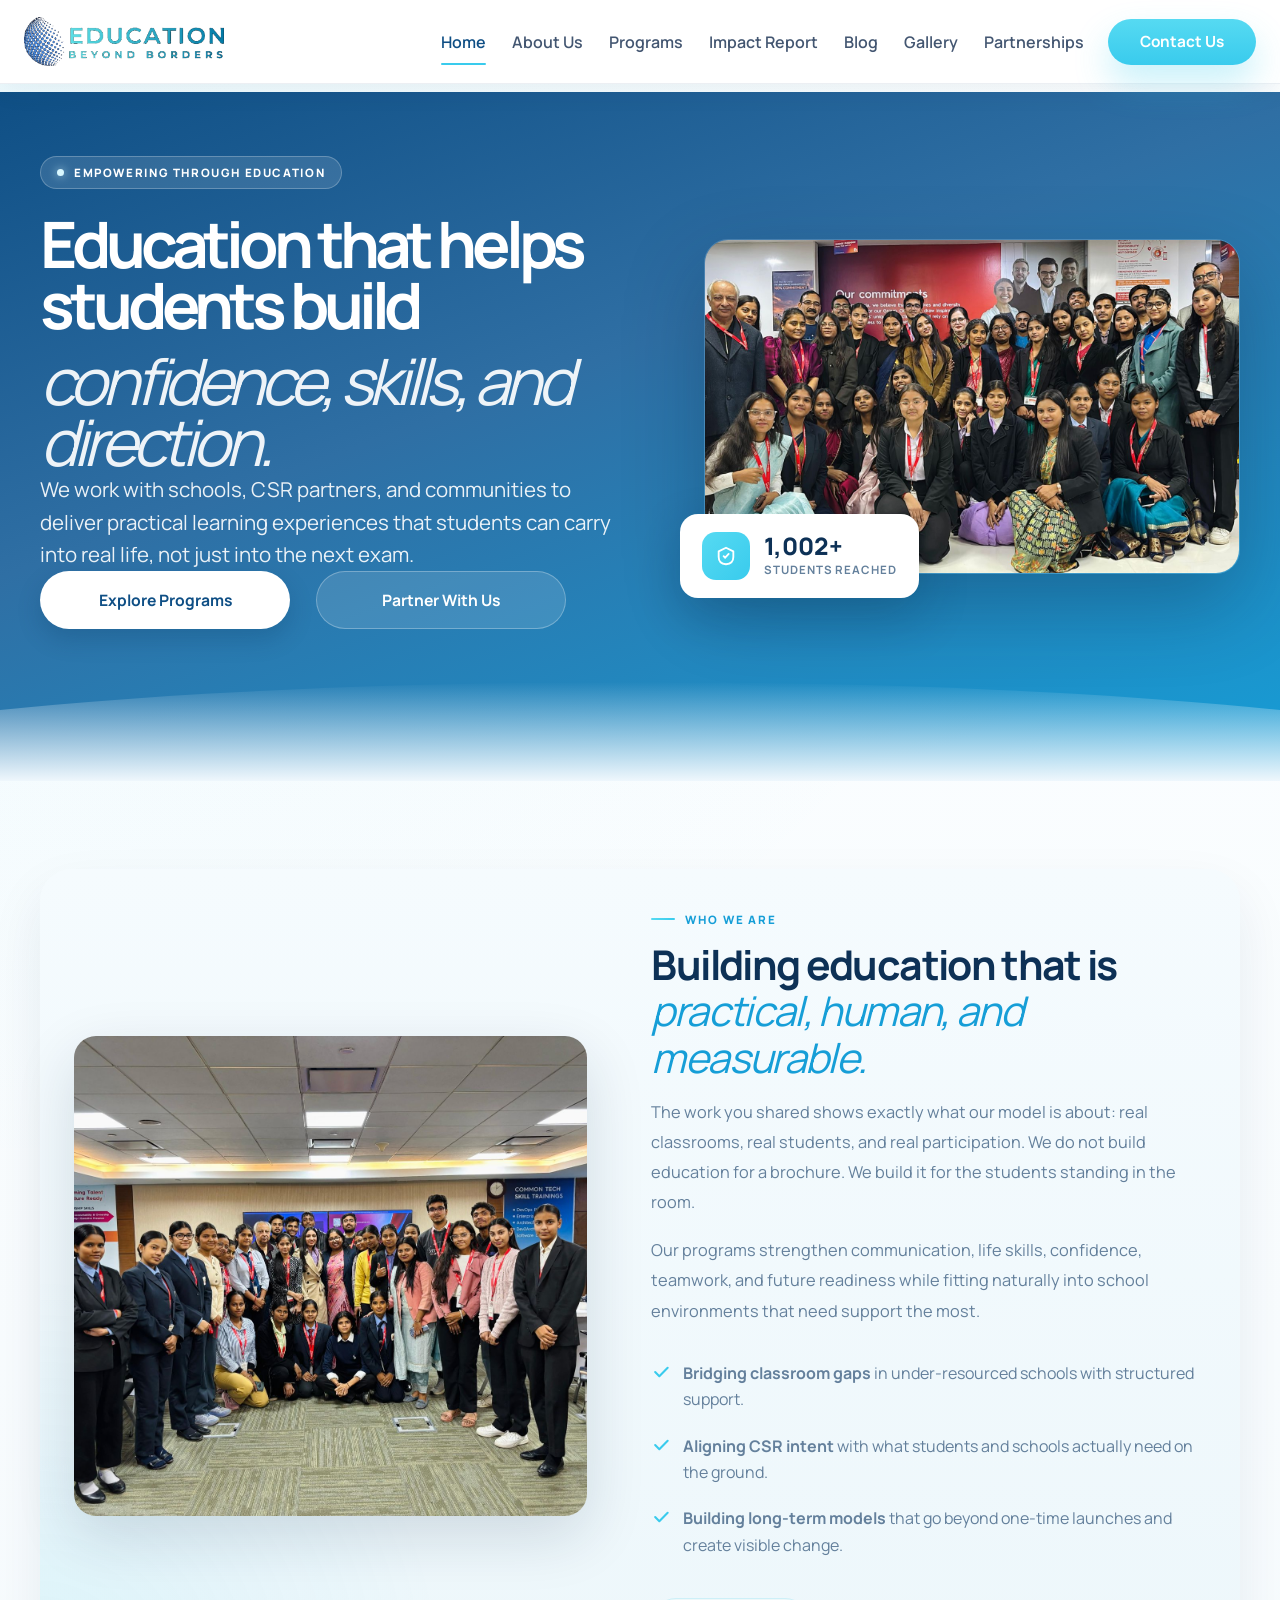
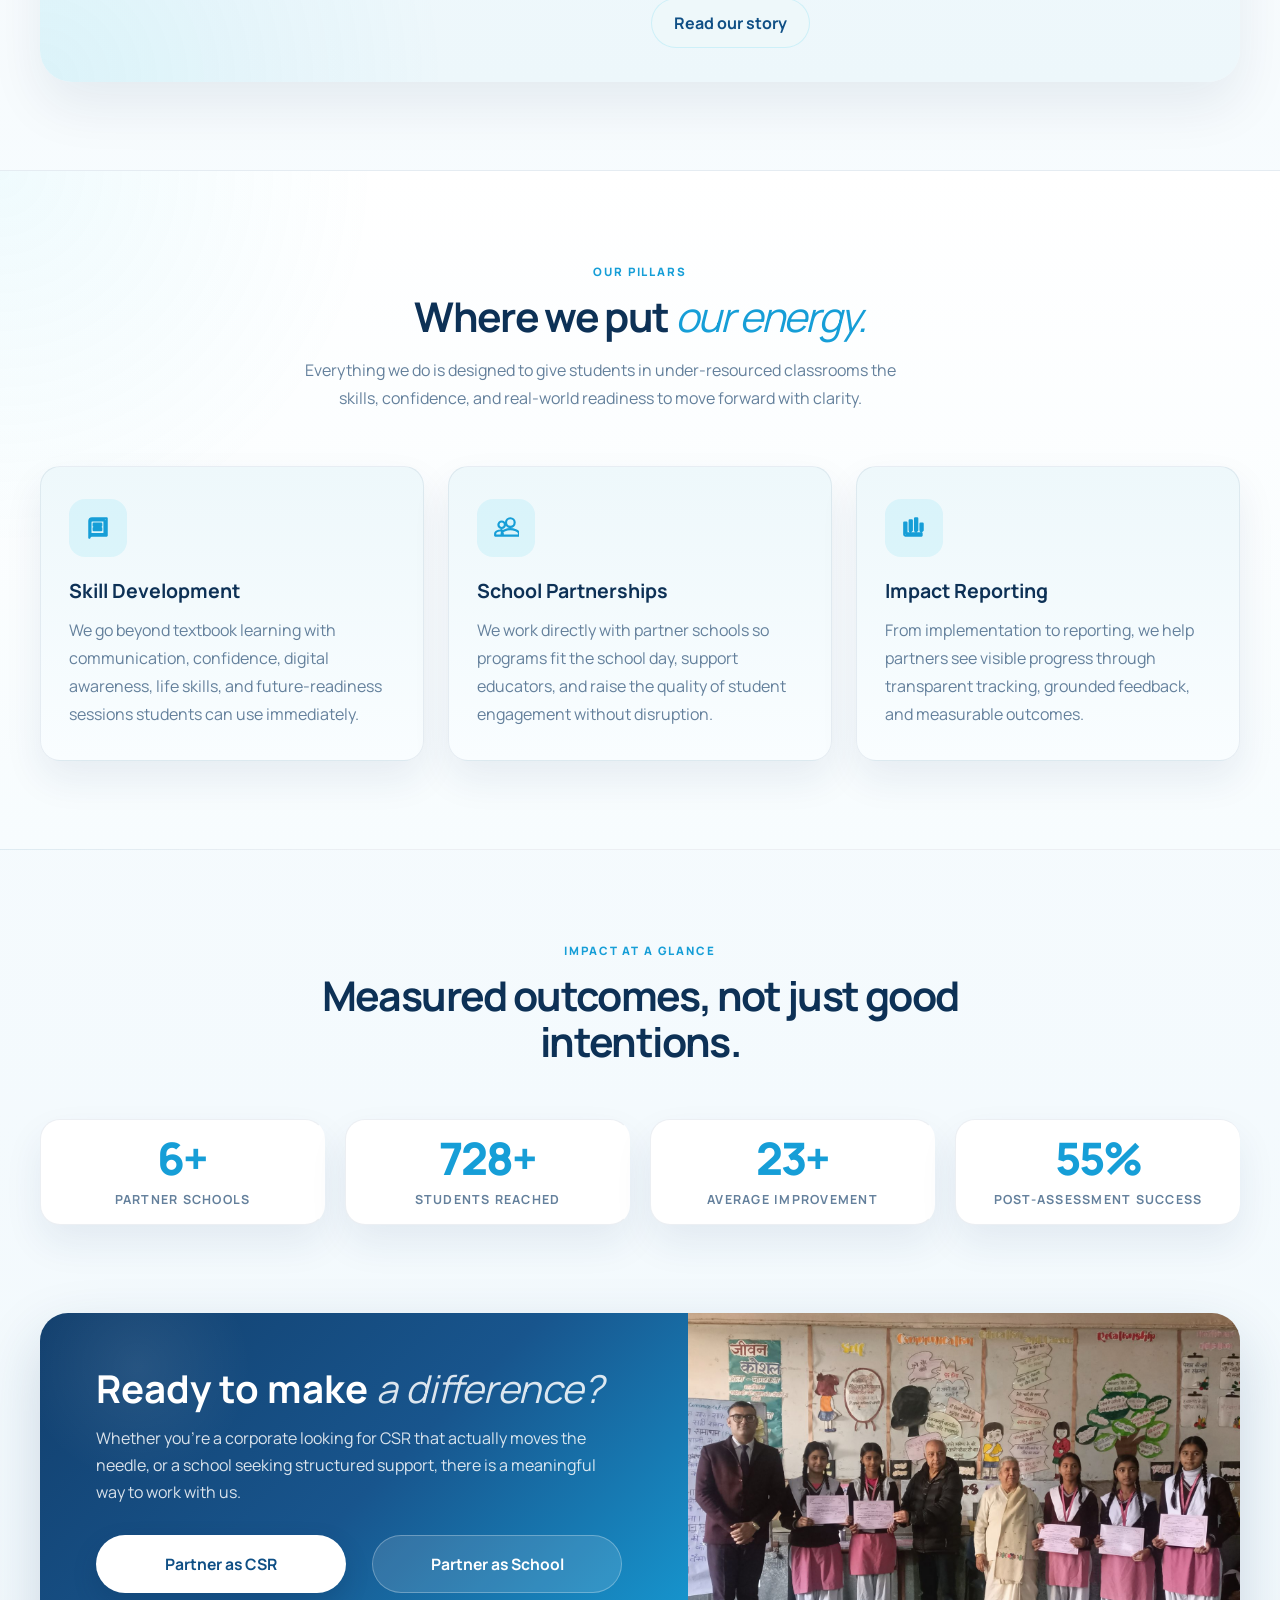
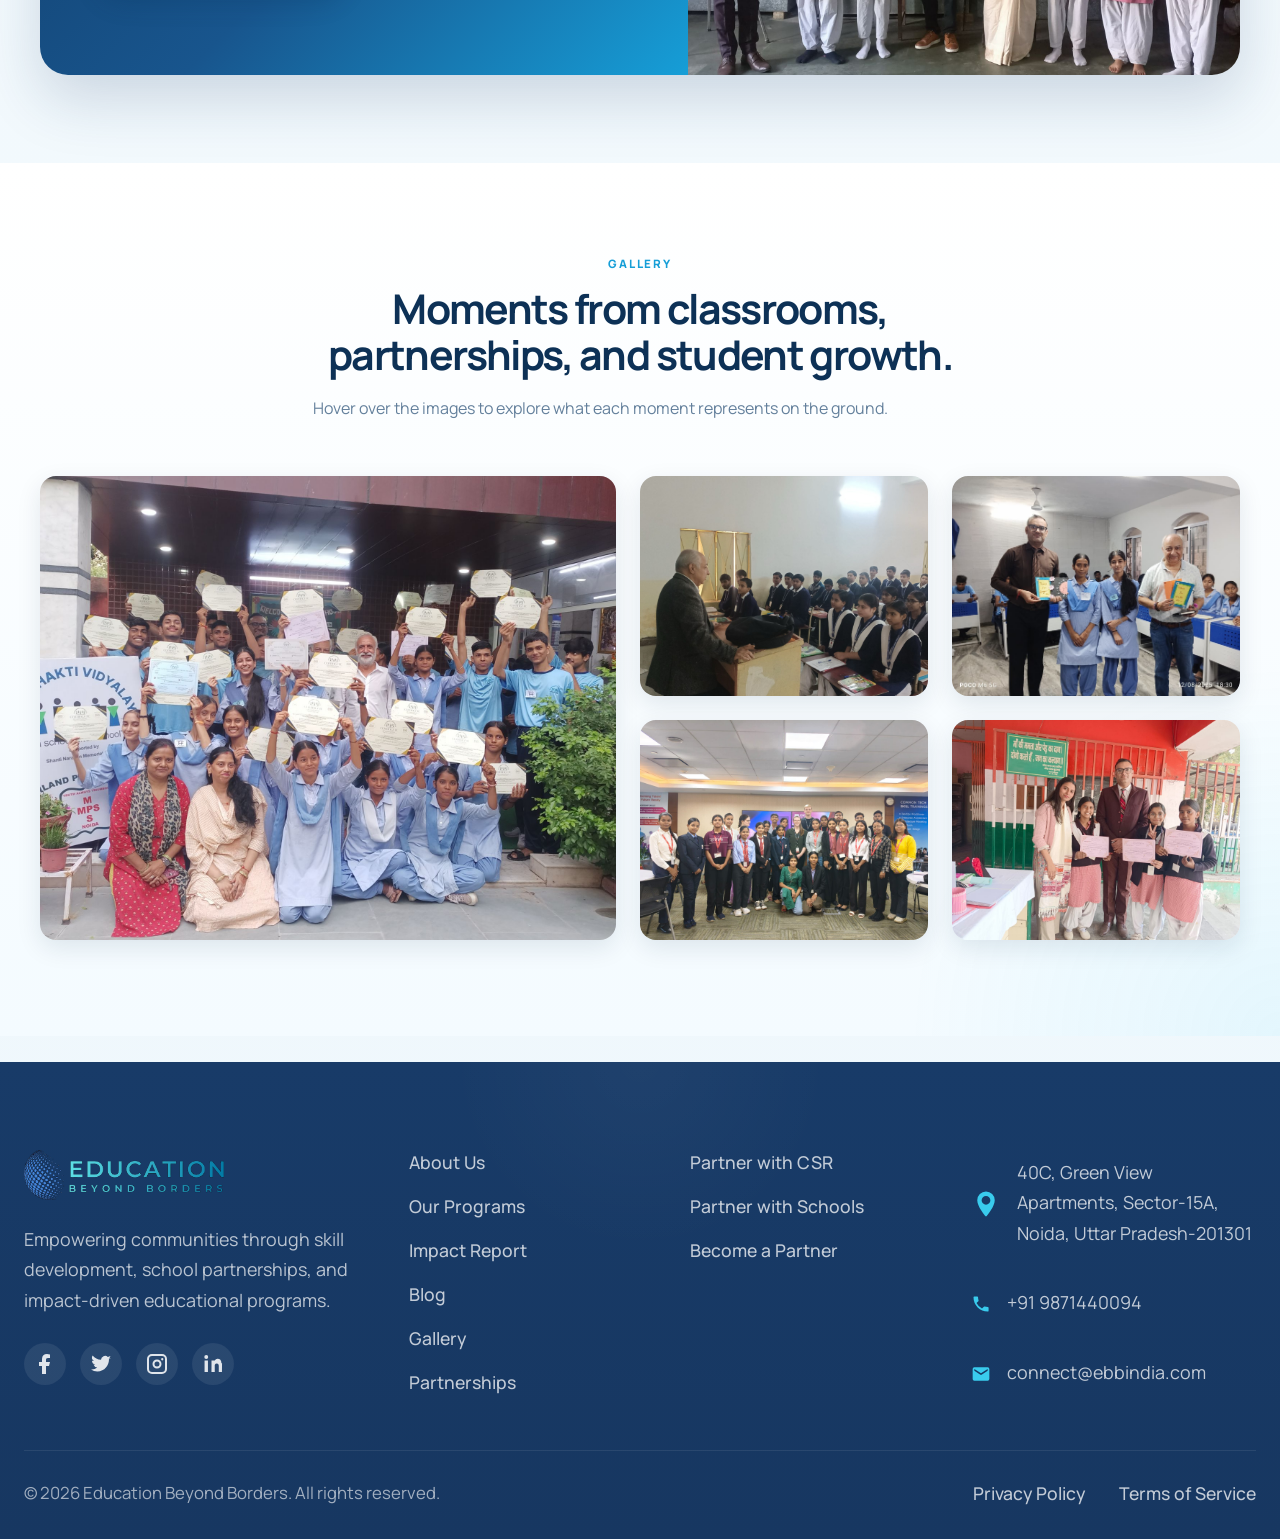
==== commit 599cb59a: "homepages" ====
--- a/index.html
+++ b/index.html
@@ -72,6 +72,7 @@
                 We work with schools, CSR partners, and communities to deliver
                 practical learning experiences that students can carry into real
                 life, not just into the next exam.
+                
               </p>
               <div class="hero-btns">
                 <a href="./programs.html" class="btn-primary"
--- a/styles.css
+++ b/styles.css
@@ -31,7 +31,9 @@
   padding-top: 92px;
   font-family: "Manrope", sans-serif;
   color: var(--text);
-  background: linear-gradient(180deg, #fcfeff 0%, #f1f8fd 100%);
+  background:
+    radial-gradient(circle at top left, rgba(57, 203, 237, 0.08), transparent 24%),
+    linear-gradient(180deg, #fcfeff 0%, #eef7fc 100%);
 }
 
 a {
@@ -246,6 +248,1090 @@
   background: #fff;
 }
 
+.home-hero {
+  position: relative;
+  padding: 38px 0 96px;
+  background:
+    radial-gradient(circle at top right, rgba(57, 203, 237, 0.22), transparent 24%),
+    linear-gradient(135deg, #1b4f8a 0%, #0f4f85 42%, #0090a8 100%);
+  overflow: hidden;
+}
+
+.home-hero::after {
+  content: "";
+  position: absolute;
+  left: 0;
+  right: 0;
+  bottom: -1px;
+  height: 110px;
+  background: linear-gradient(180deg, transparent 0%, #f5fbfc 100%);
+  clip-path: ellipse(60% 100% at 50% 100%);
+}
+
+.home-hero__shell,
+.home-story__grid,
+.home-pillars__grid,
+.home-impact__grid,
+.home-showcase__grid,
+.home-cta__panel {
+  width: var(--container);
+  margin: 0 auto;
+}
+
+.home-hero__shell {
+  position: relative;
+  z-index: 1;
+  display: grid;
+  grid-template-columns: minmax(0, 1.05fr) minmax(360px, 0.95fr);
+  gap: 52px;
+  align-items: center;
+}
+
+.home-kicker {
+  display: inline-flex;
+  align-items: center;
+  gap: 10px;
+  margin-bottom: 24px;
+  padding: 10px 18px;
+  border-radius: 999px;
+  background: rgba(255, 255, 255, 0.12);
+  border: 1px solid rgba(255, 255, 255, 0.18);
+  color: #dff7fb;
+  font-size: 0.86rem;
+  font-weight: 800;
+  letter-spacing: 0.12em;
+  text-transform: uppercase;
+}
+
+.home-kicker::before {
+  content: "";
+  width: 8px;
+  height: 8px;
+  border-radius: 50%;
+  background: #56daf2;
+  box-shadow: 0 0 0 6px rgba(86, 218, 242, 0.16);
+}
+
+.home-hero__content h1 {
+  max-width: 680px;
+  margin: 0 0 20px;
+  font-size: clamp(3rem, 5vw, 5.35rem);
+  line-height: 0.96;
+  letter-spacing: -0.08em;
+  color: #fff;
+}
+
+.home-hero__content h1 span {
+  display: block;
+  margin-top: 10px;
+  color: #8ceeff;
+}
+
+.home-hero__content p {
+  max-width: 620px;
+  margin: 0;
+  font-size: 1.12rem;
+  line-height: 1.8;
+  color: rgba(255, 255, 255, 0.86);
+}
+
+.home-hero__actions,
+.home-cta__actions {
+  display: flex;
+  flex-wrap: wrap;
+  gap: 16px;
+  margin-top: 36px;
+}
+
+.home-hero__visual {
+  position: relative;
+}
+
+.home-hero__image {
+  min-height: 540px;
+  border-radius: 28px;
+  overflow: hidden;
+  border: 1px solid rgba(255, 255, 255, 0.14);
+  box-shadow: 0 28px 60px rgba(10, 41, 72, 0.3);
+}
+
+.home-hero__image img,
+.home-story__media img,
+.home-showcase__photos img,
+.home-cta__image img {
+  width: 100%;
+  height: 100%;
+  object-fit: cover;
+}
+
+.home-hero__floating {
+  position: absolute;
+  left: -28px;
+  bottom: -30px;
+  display: flex;
+  align-items: center;
+  gap: 16px;
+  max-width: 280px;
+  padding: 20px 22px;
+  border-radius: 22px;
+  background: rgba(255, 255, 255, 0.95);
+  box-shadow: 0 24px 50px rgba(8, 34, 59, 0.2);
+}
+
+.home-hero__floating-icon {
+  width: 52px;
+  height: 52px;
+  display: grid;
+  place-items: center;
+  flex-shrink: 0;
+  border-radius: 16px;
+  color: #fff;
+  background: linear-gradient(135deg, #39cbed, #0090a8);
+}
+
+.home-hero__floating strong {
+  display: block;
+  font-size: 1.8rem;
+  line-height: 1;
+  letter-spacing: -0.05em;
+  color: #0d3156;
+}
+
+.home-hero__floating span {
+  display: block;
+  margin-top: 6px;
+  font-size: 0.92rem;
+  line-height: 1.5;
+  color: #64809c;
+}
+
+.home-story {
+  padding-top: 18px;
+}
+
+.home-story__grid {
+  display: grid;
+  grid-template-columns: minmax(0, 0.96fr) minmax(0, 1.04fr);
+  gap: 60px;
+  align-items: center;
+}
+
+.home-story__media {
+  min-height: 520px;
+  border-radius: 28px;
+  overflow: hidden;
+  box-shadow: var(--shadow);
+}
+
+.home-story__content h2 {
+  margin: 18px 0 22px;
+  font-size: clamp(2.6rem, 4vw, 4.2rem);
+  line-height: 1.02;
+  letter-spacing: -0.07em;
+}
+
+.home-story__content p {
+  margin: 0 0 18px;
+  font-size: 1.08rem;
+  line-height: 1.8;
+  color: #617895;
+}
+
+.home-story__list {
+  margin: 26px 0 30px;
+  padding: 0;
+  list-style: none;
+  display: grid;
+  gap: 14px;
+}
+
+.home-story__list li {
+  position: relative;
+  padding-left: 28px;
+  font-size: 1rem;
+  font-weight: 700;
+  color: #183b68;
+}
+
+.home-story__list li::before {
+  content: "";
+  position: absolute;
+  left: 0;
+  top: 10px;
+  width: 12px;
+  height: 12px;
+  border-radius: 999px;
+  background: linear-gradient(135deg, #39cbed, #0f4f85);
+  box-shadow: 0 0 0 5px rgba(57, 203, 237, 0.12);
+}
+
+.home-pillars {
+  padding: 88px 0 96px;
+  background:
+    radial-gradient(circle at top left, rgba(57, 203, 237, 0.12), transparent 22%),
+    linear-gradient(180deg, #f7fcfe 0%, #edf7fb 100%);
+}
+
+.home-pillars__grid {
+  display: grid;
+  grid-template-columns: repeat(3, minmax(0, 1fr));
+  gap: 26px;
+  margin-top: 58px;
+}
+
+.home-pillar {
+  padding: 34px 30px;
+  border-radius: 24px;
+  background: rgba(255, 255, 255, 0.95);
+  border: 1px solid rgba(0, 176, 204, 0.12);
+  box-shadow: 0 18px 40px rgba(20, 55, 101, 0.08);
+  transition:
+    transform 0.28s ease,
+    box-shadow 0.28s ease,
+    border-color 0.28s ease;
+}
+
+.home-pillar:hover {
+  transform: translateY(-8px);
+  border-color: rgba(0, 144, 168, 0.24);
+  box-shadow: 0 28px 52px rgba(20, 55, 101, 0.12);
+}
+
+.home-pillar__icon {
+  width: 72px;
+  height: 72px;
+  display: grid;
+  place-items: center;
+  margin-bottom: 24px;
+  border-radius: 22px;
+  background: linear-gradient(135deg, rgba(57, 203, 237, 0.14), rgba(15, 79, 133, 0.08));
+  color: #0090a8;
+}
+
+.home-pillar h3 {
+  margin: 0 0 14px;
+  font-size: 1.6rem;
+  line-height: 1.08;
+  letter-spacing: -0.05em;
+  color: #123764;
+}
+
+.home-pillar p {
+  margin: 0;
+  font-size: 1rem;
+  line-height: 1.75;
+  color: #617895;
+}
+
+.home-impact {
+  padding: 88px 0 96px;
+}
+
+.home-impact__grid {
+  display: grid;
+  grid-template-columns: repeat(4, minmax(0, 1fr));
+  gap: 22px;
+  margin-top: 48px;
+}
+
+.home-impact__card {
+  padding: 34px 22px;
+  border-radius: 24px;
+  background: #fff;
+  border: 1px solid rgba(0, 176, 204, 0.14);
+  box-shadow: 0 18px 40px rgba(20, 55, 101, 0.08);
+}
+
+.home-impact__card strong {
+  display: block;
+  margin-bottom: 12px;
+  color: #0090a8;
+  font-size: clamp(2.7rem, 4vw, 3.7rem);
+  font-weight: 800;
+  letter-spacing: -0.08em;
+}
+
+.home-impact__card span {
+  display: block;
+  font-size: 0.95rem;
+  line-height: 1.5;
+  font-weight: 700;
+  color: #4b7080;
+}
+
+.home-showcase__grid {
+  display: grid;
+  grid-template-columns: minmax(0, 1fr) minmax(320px, 0.95fr);
+  gap: 34px;
+  align-items: center;
+}
+
+.home-showcase__content h2 {
+  margin: 18px 0 20px;
+  font-size: clamp(2.4rem, 4vw, 4rem);
+  line-height: 1.02;
+  letter-spacing: -0.07em;
+}
+
+.home-showcase__content p {
+  margin: 0;
+  font-size: 1.08rem;
+  line-height: 1.8;
+  color: #617895;
+}
+
+.home-showcase__points {
+  display: grid;
+  gap: 18px;
+  margin-top: 30px;
+}
+
+.home-showcase__point {
+  padding: 20px 22px;
+  border-radius: 20px;
+  background: #fff;
+  border: 1px solid rgba(0, 176, 204, 0.12);
+  box-shadow: 0 12px 28px rgba(20, 55, 101, 0.06);
+}
+
+.home-showcase__point strong {
+  display: block;
+  margin-bottom: 6px;
+  color: #123764;
+  font-size: 1.05rem;
+}
+
+.home-showcase__point span {
+  display: block;
+  color: #617895;
+  line-height: 1.7;
+}
+
+.home-showcase__photos {
+  display: grid;
+  grid-template-columns: 1fr 1fr;
+  gap: 18px;
+}
+
+.home-showcase__photos img {
+  min-height: 420px;
+  border-radius: 24px;
+  box-shadow: var(--shadow);
+}
+
+.home-showcase__photos img:nth-child(2) {
+  margin-top: 54px;
+}
+
+.home-cta {
+  padding: 0 0 92px;
+}
+
+.home-cta__panel {
+  overflow: hidden;
+  display: grid;
+  grid-template-columns: minmax(0, 1.02fr) minmax(320px, 0.98fr);
+  border-radius: 34px;
+  background: linear-gradient(135deg, #173c69 0%, #0f4f85 52%, #0090a8 100%);
+  box-shadow: 0 26px 56px rgba(12, 48, 84, 0.22);
+}
+
+.home-cta__content {
+  padding: 54px 52px;
+  color: #fff;
+}
+
+.home-cta__content .eyebrow,
+.home-cta__content .eyebrow::before {
+  color: #8ceeff;
+  background: #8ceeff;
+}
+
+.home-cta__content h2 {
+  margin: 18px 0 18px;
+  font-size: clamp(2.1rem, 3vw, 3.4rem);
+  line-height: 1.05;
+  letter-spacing: -0.07em;
+}
+
+.home-cta__content p {
+  margin: 0;
+  max-width: 520px;
+  font-size: 1.06rem;
+  line-height: 1.8;
+  color: rgba(255, 255, 255, 0.84);
+}
+
+.home-cta__image {
+  min-height: 100%;
+}
+
+@media (max-width: 980px) {
+  .home-hero__shell,
+  .home-story__grid,
+  .home-pillars__grid,
+  .home-impact__grid,
+  .home-showcase__grid,
+  .home-cta__panel {
+    grid-template-columns: 1fr;
+  }
+
+  .home-hero {
+    padding-top: 24px;
+  }
+
+  .home-hero__image {
+    min-height: 420px;
+  }
+
+  .home-hero__floating {
+    left: 20px;
+    bottom: 20px;
+  }
+
+  .home-showcase__photos img:nth-child(2) {
+    margin-top: 0;
+  }
+
+  .home-cta__image {
+    min-height: 360px;
+  }
+}
+
+@media (max-width: 680px) {
+  .home-hero {
+    padding-bottom: 74px;
+  }
+
+  .home-kicker {
+    font-size: 0.72rem;
+    letter-spacing: 0.08em;
+  }
+
+  .home-hero__actions,
+  .home-cta__actions {
+    flex-direction: column;
+  }
+
+  .home-hero__image,
+  .home-story__media,
+  .home-showcase__photos img,
+  .home-cta__image {
+    min-height: 300px;
+  }
+
+  .home-hero__floating {
+    position: static;
+    max-width: none;
+    margin-top: 18px;
+  }
+
+  .home-showcase__photos {
+    grid-template-columns: 1fr;
+  }
+
+  .home-cta__content {
+    padding: 34px 24px;
+  }
+}
+
+.hero {
+  background:
+    radial-gradient(circle at 85% 20%, rgba(86, 218, 242, 0.22), transparent 18%),
+    linear-gradient(155deg, #123f6d 0%, #18558d 44%, #169ed7 100%);
+  padding: 64px 0 124px;
+  position: relative;
+  overflow: hidden;
+  border-top: 0;
+}
+
+.hero::after {
+  content: "";
+  position: absolute;
+  left: 0;
+  right: 0;
+  bottom: -1px;
+  height: 100px;
+  background: linear-gradient(180deg, transparent 0%, #f1f8fd 100%);
+  clip-path: ellipse(72% 100% at 50% 100%);
+}
+
+.hero-inner,
+.page-wrap {
+  width: min(1200px, calc(100vw - 48px));
+  margin: 0 auto;
+}
+
+.hero-inner {
+  position: relative;
+  z-index: 1;
+  display: grid;
+  grid-template-columns: 1.05fr 0.95fr;
+  gap: 72px;
+  align-items: center;
+}
+
+.hero-pill {
+  display: inline-flex;
+  align-items: center;
+  gap: 10px;
+  margin-bottom: 24px;
+  padding: 8px 16px;
+  border-radius: 999px;
+  border: 1px solid rgba(255, 255, 255, 0.24);
+  background: rgba(255, 255, 255, 0.12);
+  color: #fff;
+  font-size: 0.72rem;
+  font-weight: 800;
+  letter-spacing: 0.14em;
+  text-transform: uppercase;
+}
+
+.hero-pill .led {
+  width: 7px;
+  height: 7px;
+  border-radius: 50%;
+  background: #d8f7ff;
+  box-shadow: 0 0 10px rgba(216, 247, 255, 0.8);
+}
+
+.hero-content h1 {
+  margin: 0 0 20px;
+  font-size: clamp(2.6rem, 4.6vw, 4.2rem);
+  line-height: 1.08;
+  letter-spacing: -0.04em;
+  color: #fff;
+  animation: heroRise 0.9s ease 0.15s both;
+}
+
+.hero-content h1 .italic {
+  font-style: italic;
+  font-weight: 400;
+  color: rgba(255, 255, 255, 0.92);
+}
+
+.hero-content p {
+  max-width: 520px;
+  margin: 0 0 46px;
+  font-size: 1.06rem;
+  line-height: 1.7;
+  color: rgba(255, 255, 255, 0.84);
+  animation: heroRise 0.9s ease 0.3s both;
+}
+
+.hero-btns,
+.cta-btns {
+  display: flex;
+  flex-wrap: wrap;
+  align-items: center;
+  gap: 26px;
+  margin-bottom: 28px;
+  animation: heroRise 0.10s ease 0.45s both;
+}
+
+.btn-primary,
+.btn-outline {
+  display: inline-flex;
+  align-items: center;
+  justify-content: center;
+  min-height: 58px;
+  min-width: 250px;
+  padding: 0 30px;
+  border-radius: 999px;
+  font-size: 0.98rem;
+  font-weight: 700;
+  transition: transform 0.2s ease, box-shadow 0.2s ease, background 0.2s ease;
+}
+
+.btn-primary {
+  color: var(--navy);
+  background: #fff;
+  box-shadow: 0 10px 24px rgba(7, 45, 79, 0.2);
+}
+
+.btn-outline {
+  color: #fff;
+  border: 1px solid rgba(255, 255, 255, 0.28);
+  background: rgba(255, 255, 255, 0.12);
+  backdrop-filter: blur(10px);
+}
+
+.btn-primary:hover,
+.btn-outline:hover,
+.story-link:hover,
+.pillar:hover,
+.impact-card:hover,
+.gallery-item:hover {
+  transform: translateY(-3px);
+}
+
+.hero-visual {
+  position: relative;
+  animation: heroRise 1s ease 0.3s both;
+}
+
+.hero-img-wrap {
+  border-radius: 24px;
+  overflow: hidden;
+  aspect-ratio: 16 / 10;
+  border: 1px solid rgba(255, 255, 255, 0.14);
+  box-shadow: 0 30px 80px rgba(10, 37, 64, 0.3);
+}
+
+.hero-img-wrap img {
+  width: 100%;
+  height: 100%;
+  object-fit: cover;
+}
+
+.hero-stat-float {
+  position: absolute;
+  left: -24px;
+  bottom: -24px;
+  display: flex;
+  align-items: center;
+  gap: 14px;
+  padding: 18px 22px;
+  border-radius: 18px;
+  background: #fff;
+  box-shadow: 0 20px 50px rgba(10, 37, 64, 0.22);
+  animation: floatCard 4.2s ease-in-out infinite;
+}
+
+.stat-icon {
+  width: 48px;
+  height: 48px;
+  display: grid;
+  place-items: center;
+  border-radius: 14px;
+  background: linear-gradient(135deg, #56daf2, var(--orange));
+  color: #fff;
+}
+
+.stat-icon svg {
+  width: 22px;
+  height: 22px;
+  fill: none;
+  stroke: currentColor;
+  stroke-width: 2;
+  stroke-linecap: round;
+  stroke-linejoin: round;
+}
+
+.stat-num {
+  font-size: 1.5rem;
+  font-weight: 800;
+  line-height: 1;
+  color: var(--text);
+}
+
+.stat-lbl {
+  margin-top: 4px;
+  font-size: 0.72rem;
+  font-weight: 700;
+  letter-spacing: 0.08em;
+  text-transform: uppercase;
+  color: var(--text-soft);
+}
+
+.page-wrap {
+  padding: 0;
+}
+
+.section-eyebrow {
+  display: inline-flex;
+  align-items: center;
+  gap: 10px;
+  margin-bottom: 14px;
+  font-size: 0.72rem;
+  font-weight: 800;
+  letter-spacing: 0.16em;
+  text-transform: uppercase;
+  color: var(--orange-deep);
+}
+
+.section-eyebrow::before {
+  content: "";
+  width: 24px;
+  height: 2px;
+  border-radius: 999px;
+  background: linear-gradient(90deg, #56daf2, var(--orange));
+}
+
+.section-title {
+  margin: 0 0 16px;
+  font-size: clamp(2rem, 3.2vw, 3rem);
+  line-height: 1.14;
+  letter-spacing: -0.04em;
+  color: var(--text);
+}
+
+.section-title .italic {
+  font-style: italic;
+  font-weight: 400;
+  color: var(--orange-deep);
+}
+
+.section-sub {
+  max-width: 620px;
+  font-size: 1rem;
+  line-height: 1.75;
+  color: var(--text-soft);
+}
+
+.story,
+.pillars,
+.impact,
+.gallery {
+  padding: 88px 0;
+}
+
+.story-grid {
+  display: grid;
+  grid-template-columns: 1fr 1.08fr;
+  gap: 64px;
+  align-items: center;
+  background:
+    radial-gradient(circle at bottom left, rgba(57, 203, 237, 0.1), transparent 28%),
+    linear-gradient(180deg, #f5fbfe 0%, #edf7fb 100%);
+  padding: 34px;
+  border-radius: 32px;
+  box-shadow: 0 24px 54px rgba(18, 44, 79, 0.08);
+}
+
+.story-img {
+  overflow: hidden;
+  border-radius: 22px;
+  box-shadow: 0 20px 60px rgba(10, 37, 64, 0.14);
+}
+
+.story-img img {
+  width: 100%;
+  height: 100%;
+  min-height: 480px;
+  object-fit: cover;
+}
+
+.story-prose p {
+  margin: 0 0 18px;
+  font-size: 1.02rem;
+  line-height: 1.85;
+  color: var(--text-soft);
+}
+
+.story-points {
+  list-style: none;
+  margin: 24px 0 30px;
+  padding: 0;
+}
+
+.story-points li {
+  display: flex;
+  gap: 12px;
+  padding: 10px 0;
+  color: var(--text-soft);
+  line-height: 1.65;
+}
+
+.story-points svg {
+  width: 20px;
+  height: 20px;
+  flex-shrink: 0;
+  margin-top: 2px;
+  fill: none;
+  stroke: var(--orange);
+  stroke-width: 2.5;
+  stroke-linecap: round;
+  stroke-linejoin: round;
+}
+
+.story-link {
+  display: inline-flex;
+  align-items: center;
+  justify-content: center;
+  min-height: 50px;
+  padding: 0 22px;
+  border-radius: 999px;
+  background: #eef8fa;
+  border: 1px solid rgba(57, 203, 237, 0.18);
+  color: var(--navy);
+  font-weight: 700;
+  transition: transform 0.25s ease, background 0.25s ease, box-shadow 0.25s ease;
+}
+
+.story-link:hover,
+.story-link:focus-visible {
+  background: linear-gradient(135deg, #39cbed, #169ed7);
+  color: #fff;
+  box-shadow: 0 14px 28px rgba(22, 158, 215, 0.24);
+}
+
+.pillars {
+  background:
+    radial-gradient(circle at top left, rgba(57, 203, 237, 0.08), transparent 26%),
+    linear-gradient(180deg, #ffffff 0%, #f7fcfe 100%);
+  border-top: 1px solid rgba(24, 60, 107, 0.08);
+  border-bottom: 1px solid rgba(24, 60, 107, 0.08);
+}
+
+.pillars-head,
+.impact-head,
+.gallery-head {
+  text-align: center;
+  max-width: 700px;
+  margin: 0 auto 54px;
+}
+
+.pillars-head .section-eyebrow,
+.impact-head .section-eyebrow,
+.gallery-head .section-eyebrow {
+  justify-content: center;
+}
+
+.pillars-head .section-eyebrow::before,
+.impact-head .section-eyebrow::before,
+.gallery-head .section-eyebrow::before {
+  display: none;
+}
+
+.pillars-grid,
+.impact-grid {
+  display: grid;
+  grid-template-columns: repeat(3, 1fr);
+  gap: 24px;
+}
+
+.impact-grid {
+  grid-template-columns: repeat(4, 1fr);
+  gap: 20px;
+}
+
+.pillar,
+.impact-card {
+  position: relative;
+  padding: 32px 28px;
+  border-radius: 20px;
+  background: #fff;
+  border: 1px solid rgba(24, 60, 107, 0.08);
+  box-shadow: 0 18px 38px rgba(20, 55, 101, 0.08);
+  transition: transform 0.28s ease, box-shadow 0.28s ease, border-color 0.28s ease;
+  overflow: hidden;
+}
+
+.pillar {
+  background: linear-gradient(180deg, #eef8fb 0%, #f9fdff 100%);
+}
+
+.pillar::before,
+.impact-card::before {
+  content: "";
+  position: absolute;
+  left: 0;
+  right: 0;
+  top: 0;
+  height: 4px;
+  background: linear-gradient(90deg, #39cbed, #169ed7);
+  transform: scaleX(0);
+  transform-origin: left;
+  transition: transform 0.35s ease;
+}
+
+.pillar:hover::before,
+.impact-card:hover::before {
+  transform: scaleX(1);
+}
+
+.pillar-icon {
+  width: 58px;
+  height: 58px;
+  display: grid;
+  place-items: center;
+  margin-bottom: 20px;
+  border-radius: 16px;
+  background: rgba(57, 203, 237, 0.12);
+  color: var(--orange-deep);
+}
+
+.pillar-icon svg {
+  width: 26px;
+  height: 26px;
+  fill: none;
+  stroke: currentColor;
+  stroke-width: 2;
+  stroke-linecap: round;
+  stroke-linejoin: round;
+}
+
+.pillar h3 {
+  margin: 0 0 12px;
+  font-size: 1.22rem;
+  color: var(--text);
+}
+
+.pillar p {
+  margin: 0;
+  color: var(--text-soft);
+  line-height: 1.75;
+}
+
+.impact-num {
+  margin-bottom: 10px;
+  font-size: 2.8rem;
+  font-weight: 800;
+  line-height: 1;
+  letter-spacing: -0.04em;
+  color: var(--orange-deep);
+}
+
+.impact-lbl {
+  font-size: 0.78rem;
+  font-weight: 700;
+  letter-spacing: 0.1em;
+  text-transform: uppercase;
+  color: var(--text-soft);
+}
+
+.cta-wrap {
+  width: min(1200px, calc(100vw - 48px));
+  margin: 0 auto;
+  padding: 0 0 88px;
+}
+
+.cta-inner {
+  overflow: hidden;
+  display: grid;
+  grid-template-columns: 1.08fr 0.92fr;
+  min-height: 340px;
+  border-radius: 28px;
+  box-shadow: 0 24px 60px rgba(20, 55, 101, 0.18);
+}
+
+.cta-content {
+  padding: 54px 56px;
+  background:
+    radial-gradient(circle at 15% 15%, rgba(255, 255, 255, 0.08), transparent 18%),
+    linear-gradient(135deg, #123f6d 0%, #18558d 50%, #169ed7 100%);
+  color: #fff;
+}
+
+.cta-content h2 {
+  margin: 0 0 14px;
+  font-size: clamp(1.8rem, 3vw, 2.5rem);
+  line-height: 1.15;
+}
+
+.cta-content h2 .italic {
+  font-style: italic;
+  font-weight: 400;
+  color: rgba(255, 255, 255, 0.85);
+}
+
+.cta-content p {
+  max-width: 520px;
+  margin: 0 0 28px;
+  line-height: 1.7;
+  color: rgba(255, 255, 255, 0.84);
+}
+
+.cta-image {
+  min-height: 100%;
+  background-size: cover;
+  background-position: center;
+}
+
+.gallery {
+  padding-bottom: 96px;
+  background:
+    radial-gradient(circle at bottom right, rgba(57, 203, 237, 0.09), transparent 24%),
+    linear-gradient(180deg, #ffffff 0%, #f4fbff 100%);
+}
+
+.gallery-grid {
+  display: grid;
+  grid-template-columns: 2fr 1fr 1fr;
+  grid-template-rows: 220px 220px;
+  gap: 16px;
+  margin-top: 42px;
+}
+
+.gallery-item {
+  position: relative;
+  overflow: hidden;
+  border-radius: 16px;
+  box-shadow: 0 8px 24px rgba(10, 37, 64, 0.1);
+  transition: transform 0.35s ease, box-shadow 0.35s ease;
+}
+
+.gallery-item img {
+  width: 100%;
+  height: 100%;
+  object-fit: cover;
+  transition: transform 0.6s cubic-bezier(0.2, 0.9, 0.3, 1), filter 0.35s ease;
+}
+
+.gallery-item::after {
+  content: "";
+  position: absolute;
+  inset: 0;
+  background: linear-gradient(to top, rgba(7, 45, 79, 0.8), rgba(7, 45, 79, 0.12) 52%, transparent 78%);
+  opacity: 0;
+  transition: opacity 0.35s ease;
+}
+
+.gallery-item .g-caption {
+  position: absolute;
+  left: 18px;
+  right: 18px;
+  bottom: 16px;
+  color: #fff;
+  font-size: 0.85rem;
+  font-weight: 700;
+  line-height: 1.45;
+  opacity: 0;
+  transform: translateY(12px);
+  transition: opacity 0.35s ease, transform 0.35s ease;
+  z-index: 1;
+}
+
+.gallery-item.g-1 {
+  grid-row: span 2;
+}
+
+.gallery-item:hover::after {
+  opacity: 1;
+}
+
+.gallery-item:hover img {
+  transform: scale(1.08);
+  filter: saturate(1.05);
+}
+
+.gallery-item:hover .g-caption {
+  opacity: 1;
+  transform: translateY(0);
+}
+
+@keyframes heroRise {
+  from {
+    opacity: 0;
+    transform: translateY(18px);
+  }
+  to {
+    opacity: 1;
+    transform: translateY(0);
+  }
+}
+
+@keyframes floatCard {
+  0%,
+  100% {
+    transform: translateY(0);
+  }
+  50% {
+    transform: translateY(-7px);
+  }
+}
+
 .hero {
   position: relative;
   width: 100%;
@@ -1622,6 +2708,7 @@
     flex-wrap: wrap;
     min-height: auto;
     padding: 16px 18px 14px;
+    align-items: center;
   }
 
   .nav {
@@ -1631,7 +2718,11 @@
     flex-direction: column;
     align-items: flex-start;
     gap: 10px;
-    padding: 12px 0 4px;
+    margin-top: 8px;
+    padding: 14px;
+    border-radius: 20px;
+    background: #fff;
+    box-shadow: 0 18px 40px rgba(18, 44, 79, 0.08);
   }
 
   .nav.is-open {
@@ -1641,7 +2732,9 @@
   .nav a {
     width: 100%;
     padding: 12px 14px;
-    border-bottom: 1px solid rgba(24, 60, 107, 0.08);
+    border-radius: 14px;
+    border-bottom: 0;
+    background: #f7fbff;
   }
 
   .nav a::after {
@@ -1659,6 +2752,10 @@
 
   .hero {
     min-height: auto;
+  }
+
+  .hero-inner {
+    gap: 40px;
   }
 
   .hero__content {
@@ -1873,3 +2970,165 @@
     padding-top: 64px;
   }
 }
+
+/* Homepage reference-style overrides */
+@media (min-width: 0px) {
+  .hero {
+    background: linear-gradient(160deg, var(--navy) 0%, var(--navy-soft) 42%, var(--orange-deep) 100%);
+    padding: 64px 0 124px;
+    position: relative;
+    overflow: hidden;
+    border-top: 0;
+    min-height: auto;
+  }
+
+  .hero::after {
+    content: "";
+    position: absolute;
+    left: 0;
+    right: 0;
+    bottom: -1px;
+    height: 100px;
+    background: linear-gradient(180deg, transparent 0%, #f1f8fd 100%);
+    clip-path: ellipse(72% 100% at 50% 100%);
+  }
+
+  .hero__backdrop,
+  .hero__overlay,
+  .hero__underline {
+    display: none;
+  }
+
+  .hero-inner,
+  .page-wrap,
+  .cta-wrap {
+    width: min(1200px, calc(100vw - 48px));
+    margin: 0 auto;
+  }
+
+  .hero-inner {
+    display: grid;
+    grid-template-columns: 1.05fr 0.95fr;
+    gap: 72px;
+    align-items: center;
+    position: relative;
+    z-index: 1;
+  }
+
+  .impact-grid {
+    grid-template-columns: repeat(4, 1fr);
+  }
+
+  .gallery-grid {
+    width: auto;
+    margin: 0;
+    grid-template-columns: 2fr 1fr 1fr;
+    grid-template-rows: 220px 220px;
+  }
+
+  .gallery-item.g-1 {
+    grid-row: span 2;
+  }
+}
+
+@media (max-width: 1000px) {
+  .hero-inner,
+  .story-grid,
+  .cta-inner {
+    grid-template-columns: 1fr;
+  }
+
+  .story-grid {
+    padding: 24px;
+  }
+
+  .pillars-grid {
+    grid-template-columns: 1fr;
+  }
+
+  .impact-grid {
+    grid-template-columns: repeat(2, 1fr);
+  }
+
+  .gallery-grid {
+    grid-template-columns: 1fr 1fr;
+    grid-template-rows: 200px 200px 200px;
+  }
+
+  .gallery-item.g-1 {
+    grid-column: span 2;
+    grid-row: auto;
+  }
+}
+
+@media (max-width: 768px) {
+  .hero {
+    padding: 48px 0 110px;
+  }
+
+  .hero-content h1 {
+    font-size: clamp(2.4rem, 12vw, 3.6rem);
+    line-height: 1.02;
+  }
+
+  .hero-content p {
+    font-size: 1rem;
+    line-height: 1.65;
+  }
+
+  .hero-btns {
+    gap: 14px;
+    margin-bottom: 28px;
+  }
+
+  .btn-primary,
+  .btn-outline {
+    width: 100%;
+    min-height: 52px;
+    min-width: 0;
+  }
+
+  .hero-stat-float {
+    left: 16px;
+    right: 16px;
+    bottom: -18px;
+    min-width: 0;
+  }
+
+  .page-wrap,
+  .cta-wrap,
+  .hero-inner {
+    width: min(1200px, calc(100vw - 40px));
+  }
+
+  .topbar {
+    gap: 14px;
+  }
+
+  .brand__logo,
+  .brand__logo-image {
+    width: 172px;
+  }
+
+  .impact-grid {
+    grid-template-columns: 1fr 1fr;
+  }
+
+  .gallery-grid {
+    grid-template-columns: 1fr;
+    grid-template-rows: 220px 220px 220px 220px 220px;
+  }
+
+  .gallery-item.g-1 {
+    grid-column: auto;
+  }
+
+  .story-grid {
+    gap: 28px;
+    padding: 22px;
+  }
+
+  .story-img img {
+    min-height: 280px;
+  }
+}
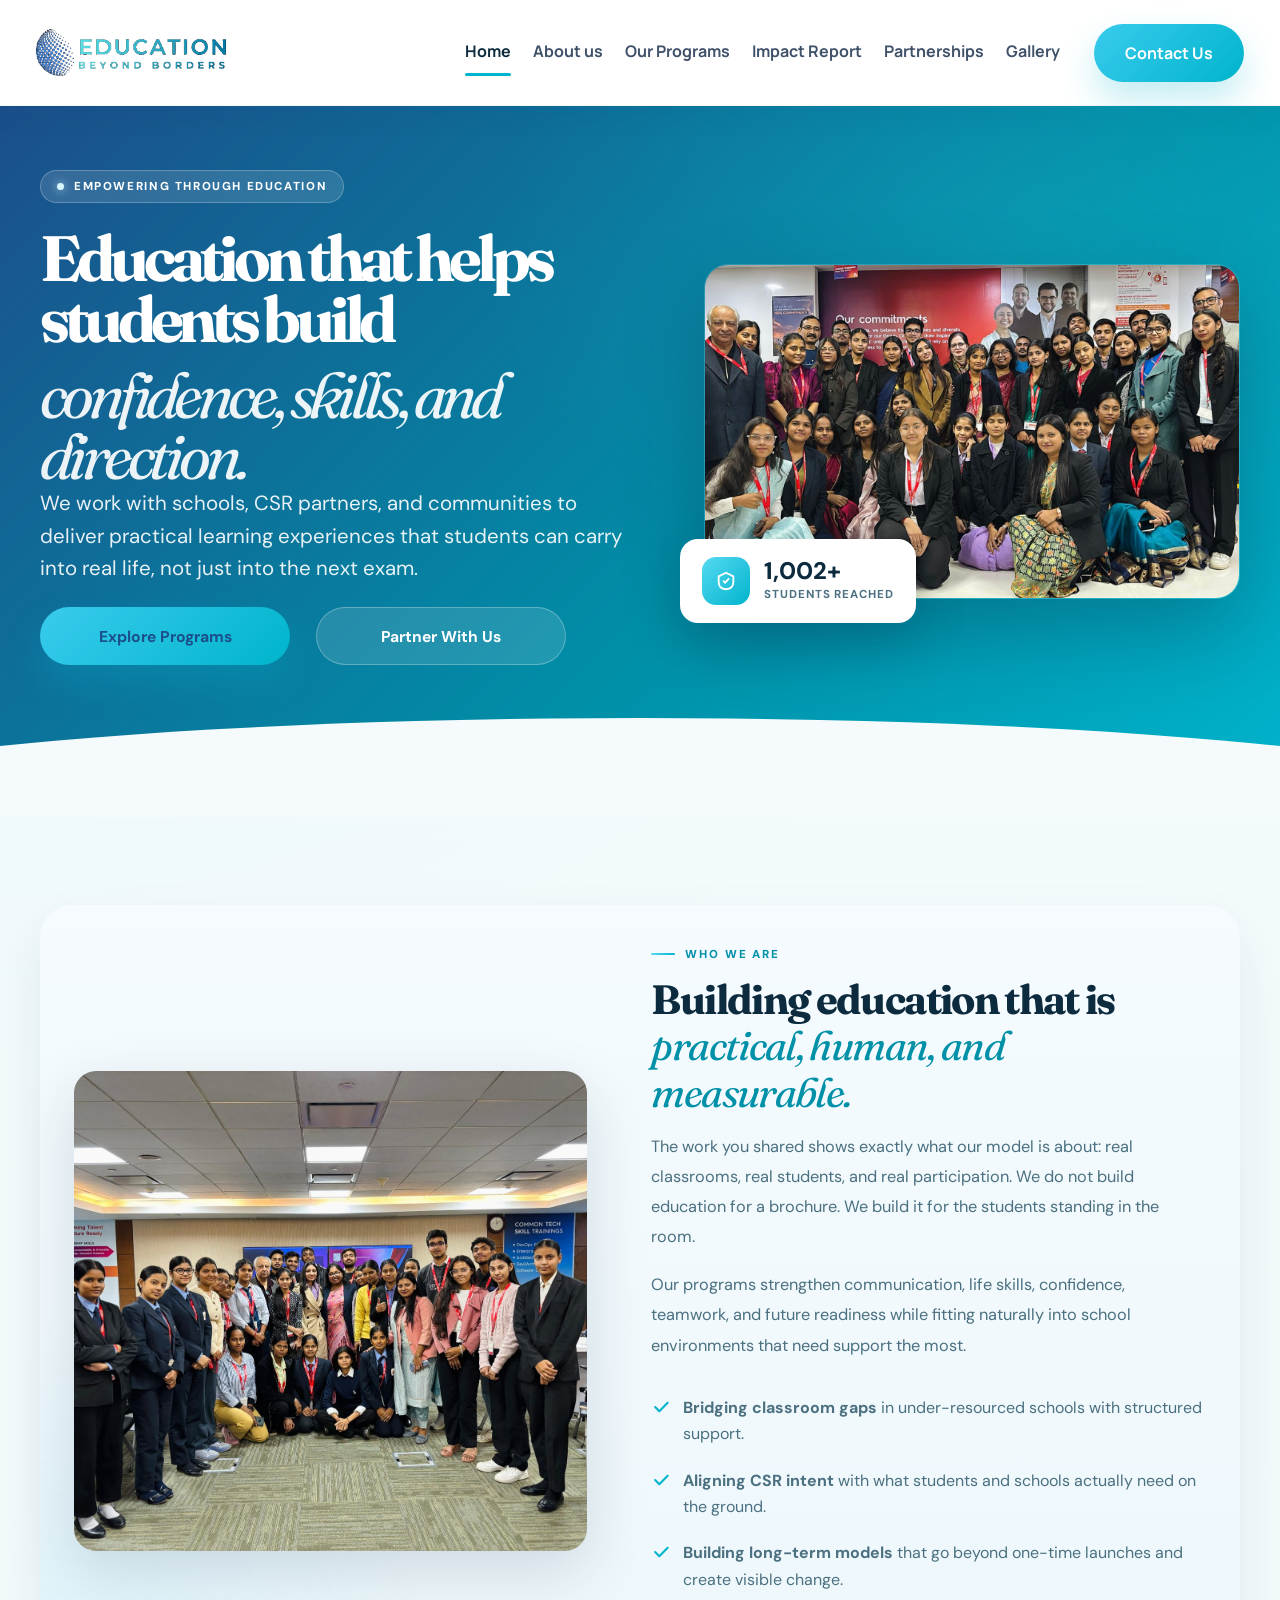
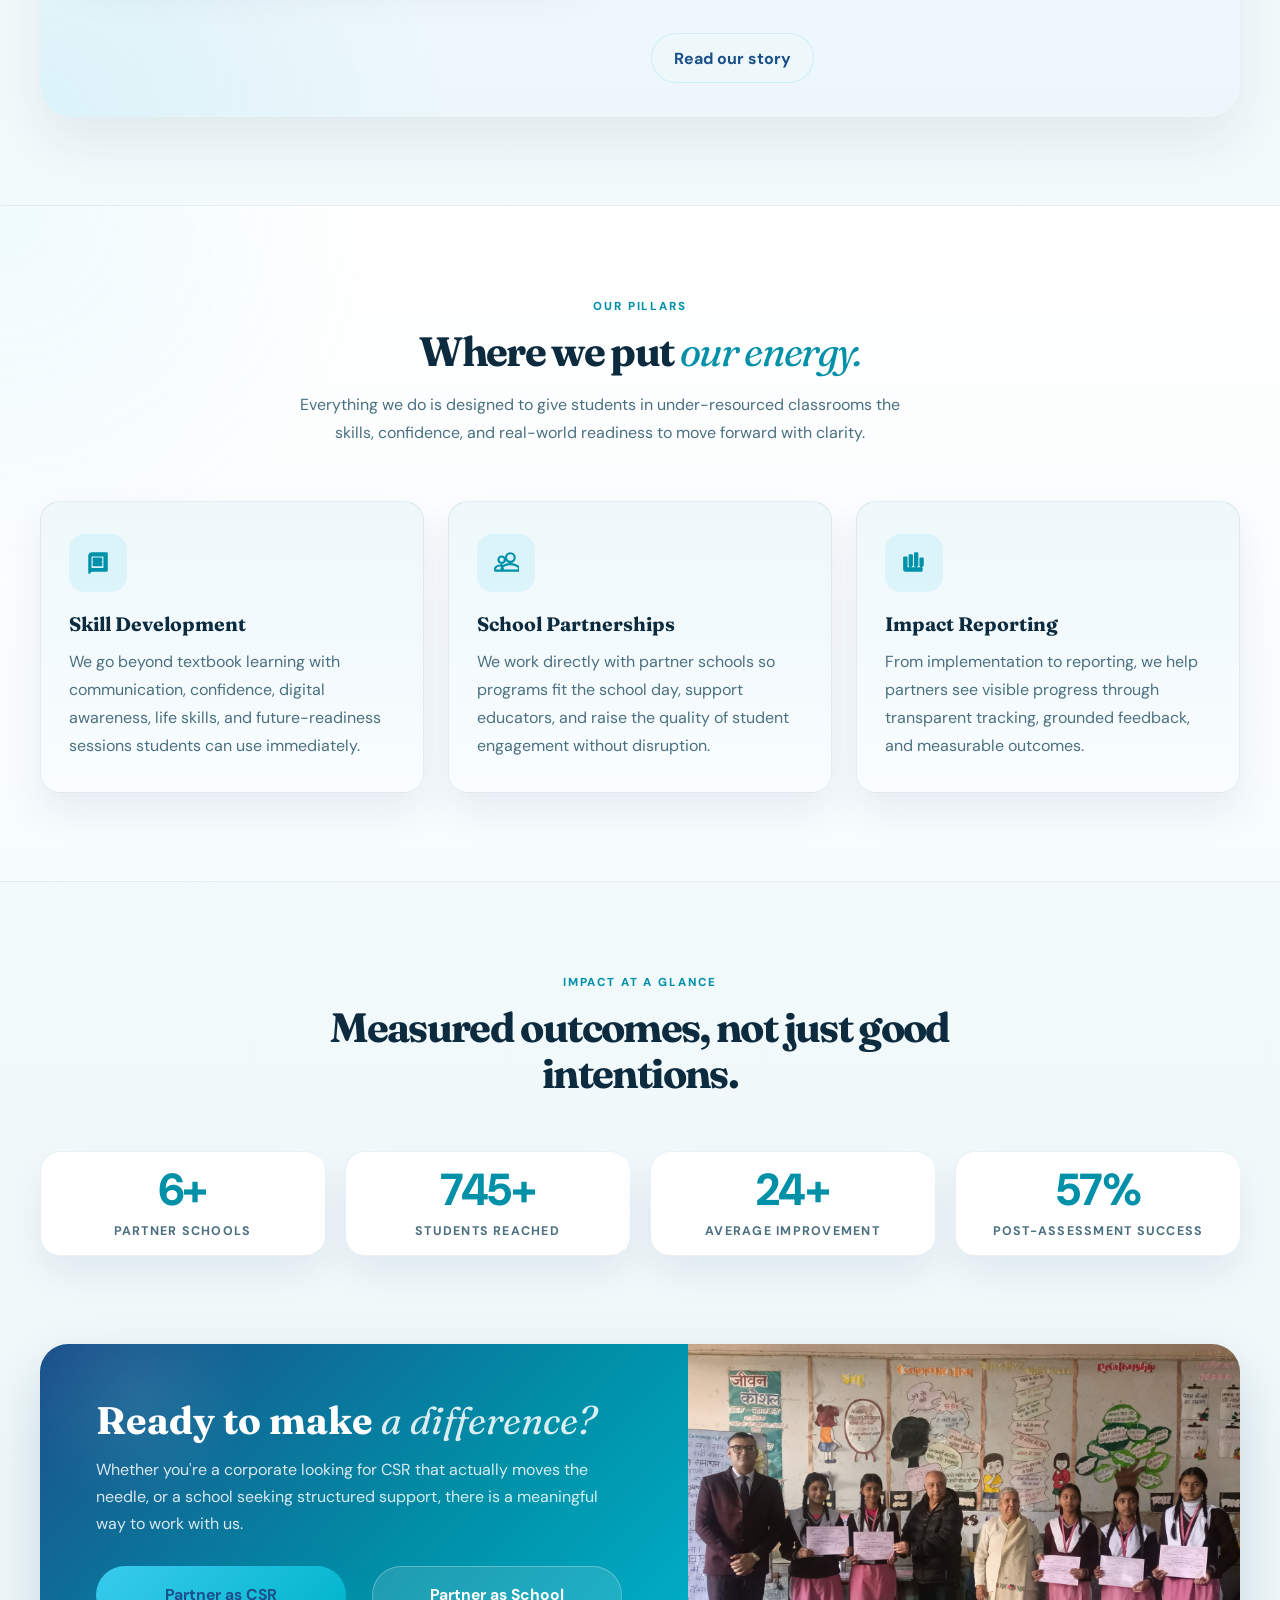
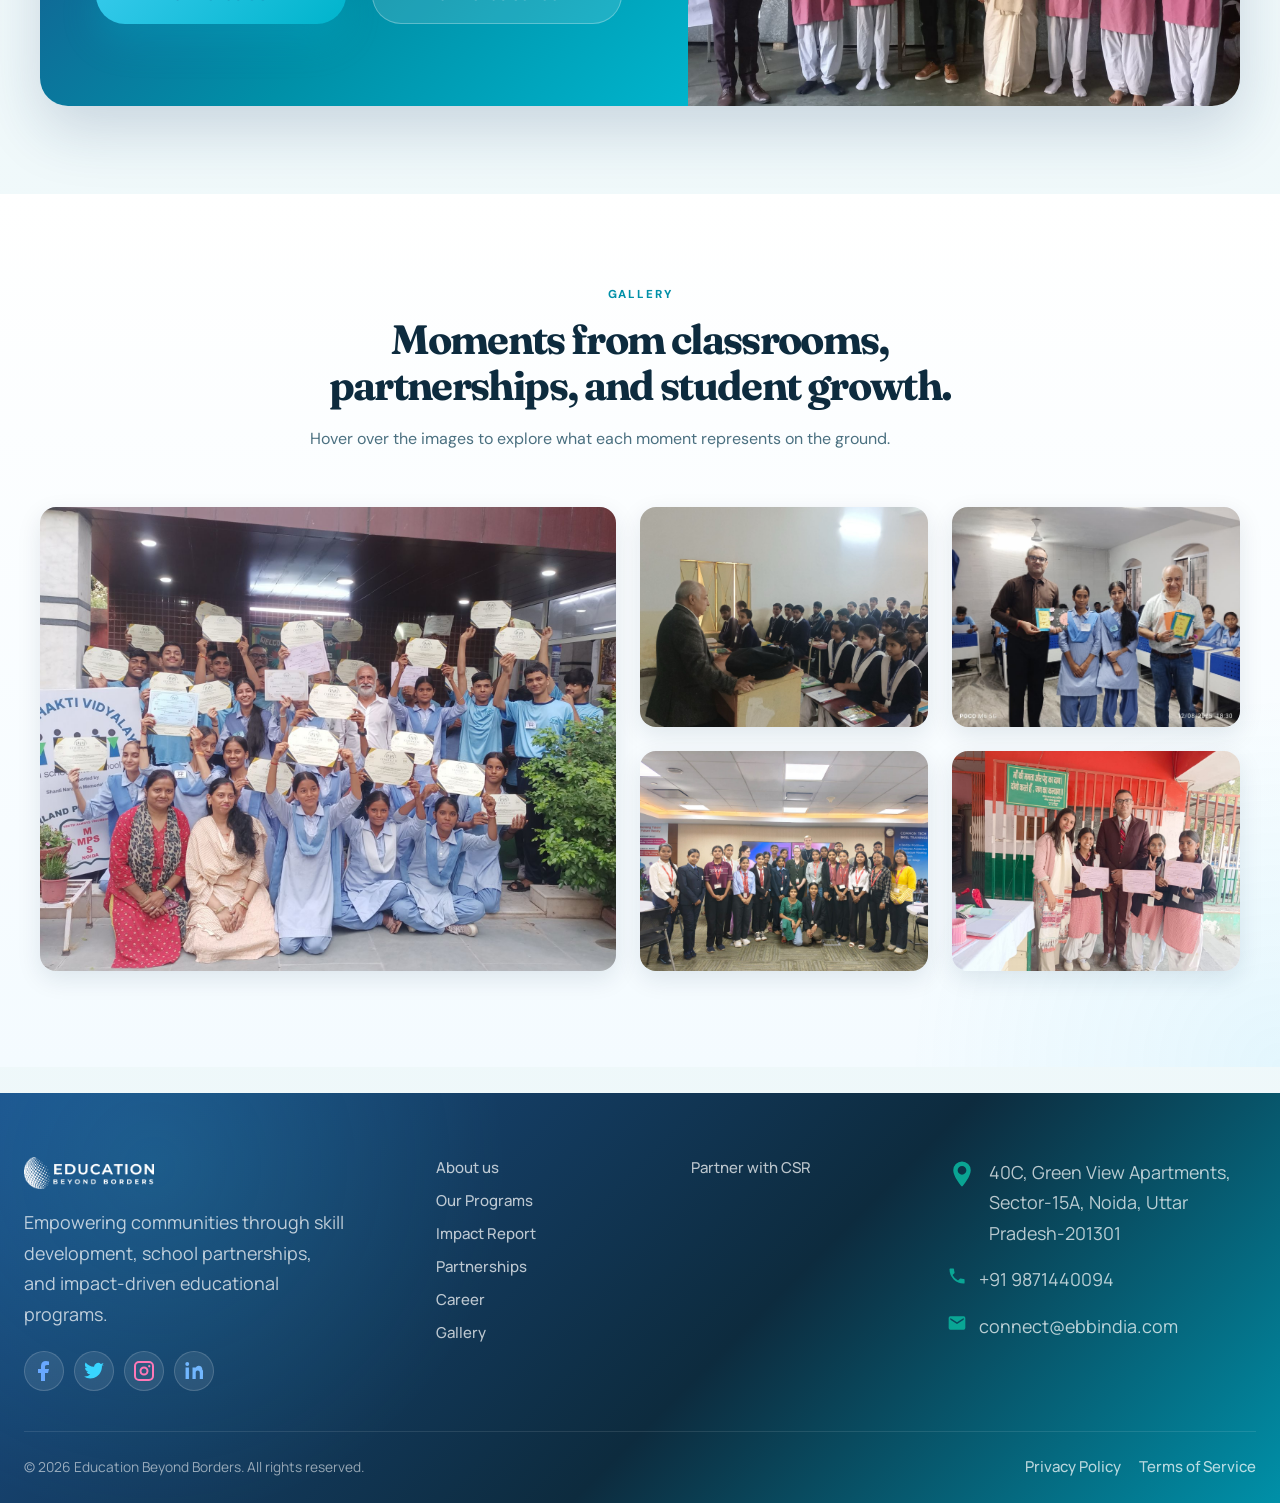
==== commit 4cebbb57: "partnership changes" ====
--- a/index.html
+++ b/index.html
@@ -38,17 +38,14 @@
 
         <nav class="nav" aria-label="Main navigation">
           <a class="is-active" href="./index.html">Home</a>
-          <a href="./about.html">About Us</a>
-          <a href="./programs.html">Programs</a>
+          <a href="./about.html">About us</a>
+          <a href="./programs.html">Our Programs</a>
           <a href="./report.html">Impact Report</a>
-          <a href="./blog.html">Blog</a>
+          <a href="./partnerships.html">Partnerships</a>
           <a href="./gallery.html">Gallery</a>
-          <a href="./partnerships.html">Partnerships</a>
         </nav>
 
-        <a class="button button--primary button--small" href="./contact.html"
-          >Contact Us</a
-        >
+        <a class="button button--primary button--small" href="./contact.html">Contact Us</a>
 
         <button class="menu-toggle" id="menuToggle" aria-label="Open menu">
           <span></span>
@@ -72,7 +69,7 @@
                 We work with schools, CSR partners, and communities to deliver
                 practical learning experiences that students can carry into real
                 life, not just into the next exam.
-                
+
               </p>
               <div class="hero-btns">
                 <a href="./programs.html" class="btn-primary"
@@ -380,28 +377,28 @@
               partnerships, and impact-driven educational programs.
             </p>
             <div class="socials" aria-label="Social links">
-              <a href="#" aria-label="Facebook">
+              <a href="https://www.facebook.com/ebbindia" aria-label="Facebook">
                 <svg viewBox="0 0 24 24">
                   <path
                     d="M13 22v-8h3l1-4h-4V8c0-1.15.39-2 2-2h2V2.5A21.4 21.4 0 0 0 14 2c-3 0-5 1.79-5 5v3H6v4h3v8Z"
                   />
                 </svg>
               </a>
-              <a href="#" aria-label="Twitter">
+              <a href="https://x.com/ebbindia" aria-label="Twitter">
                 <svg viewBox="0 0 24 24">
                   <path
                     d="M22 5.92a8.36 8.36 0 0 1-2.36.64A4.1 4.1 0 0 0 21.45 4a8.18 8.18 0 0 1-2.6 1A4.07 4.07 0 0 0 12 7.87a11.55 11.55 0 0 1-8.38-4.25 4.07 4.07 0 0 0 1.26 5.43A4 4 0 0 1 3 8.49v.05a4.08 4.08 0 0 0 3.27 4 4.1 4.1 0 0 1-1.83.07 4.08 4.08 0 0 0 3.8 2.83A8.18 8.18 0 0 1 2 17.54 11.53 11.53 0 0 0 8.29 19.4c7.55 0 11.67-6.25 11.67-11.66 0-.18 0-.36-.01-.53A8.26 8.26 0 0 0 22 5.92Z"
                   />
                 </svg>
               </a>
-              <a href="#" aria-label="Instagram">
+              <a href="https://www.instagram.com/ebbindia" aria-label="Instagram">
                 <svg viewBox="0 0 24 24">
                   <path
                     d="M7 2h10a5 5 0 0 1 5 5v10a5 5 0 0 1-5 5H7a5 5 0 0 1-5-5V7a5 5 0 0 1 5-5Zm0 2a3 3 0 0 0-3 3v10a3 3 0 0 0 3 3h10a3 3 0 0 0 3-3V7a3 3 0 0 0-3-3Zm5 3.5A4.5 4.5 0 1 1 7.5 12 4.5 4.5 0 0 1 12 7.5Zm0 2A2.5 2.5 0 1 0 14.5 12 2.5 2.5 0 0 0 12 9.5Zm5.25-3.38a1.13 1.13 0 1 1-1.13 1.13 1.13 1.13 0 0 1 1.13-1.13Z"
                   />
                 </svg>
               </a>
-              <a href="#" aria-label="LinkedIn">
+              <a href="https://www.linkedin.com/company/ebbindia" aria-label="LinkedIn">
                 <svg viewBox="0 0 24 24">
                   <path
                     d="M6.94 8.5H3.56V20h3.38ZM5.25 3A1.95 1.95 0 1 0 7.2 4.95 1.95 1.95 0 0 0 5.25 3Zm15.19 8.2c0-3.02-1.61-4.43-3.76-4.43a3.24 3.24 0 0 0-2.93 1.61V8.5h-3.24c.04.63 0 11.5 0 11.5h3.24v-6.42a2.14 2.14 0 0 1 .1-.77 2.12 2.12 0 0 1 1.98-1.42c1.39 0 1.95 1.06 1.95 2.62V20H21s.04-5.55.04-8.8Z"
@@ -412,18 +409,18 @@
           </div>
 
           <div class="footer__links">
-            <a href="./about.html">About Us</a>
+            <a href="./about.html">About us</a>
             <a href="./programs.html">Our Programs</a>
             <a href="./report.html">Impact Report</a>
-            <a href="./blog.html">Blog</a>
+            <!-- <a href="./blog.html">Blog</a> -->
+
+            <a href="./partnerships.html">Partnerships</a>
+            <a href="./career.html">Career</a>
             <a href="./gallery.html">Gallery</a>
-            <a href="./partnerships.html">Partnerships</a>
           </div>
 
           <div class="footer__links">
             <a href="./contact.html">Partner with CSR</a>
-            <a href="./contact.html">Partner with Schools</a>
-            <a href="./contact.html">Become a Partner</a>
           </div>
 
           <div class="footer__contact">
--- a/styles.css
+++ b/styles.css
@@ -1,15 +1,17 @@
+@import url("https://fonts.googleapis.com/css2?family=Fraunces:ital,wght@0,400;0,700;0,800;1,400&family=DM+Sans:wght@400;500;600;700&family=Manrope:wght@400;500;600;700;800&display=swap");
+
 :root {
-  --navy: #0f4f85;
-  --navy-deep: #072d4f;
-  --navy-soft: #2f6fa4;
-  --orange: #39cbed;
-  --orange-deep: #169ed7;
+  --navy: #1b4f8a;
+  --navy-deep: #0d2b3e;
+  --navy-soft: #2563a8;
+  --orange: #00b4cc;
+  --orange-deep: #0090a8;
   --surface: #ffffff;
-  --surface-soft: #f1f8fd;
-  --surface-muted: #e9f4fb;
-  --text: #0d3156;
-  --text-soft: #64809c;
-  --border: rgba(15, 79, 133, 0.12);
+  --surface-soft: #f5fbfc;
+  --surface-muted: #eef8fa;
+  --text: #0d2b3e;
+  --text-soft: #4b7080;
+  --border: rgba(0, 176, 204, 0.15);
   --shadow: 0 24px 60px rgba(7, 45, 79, 0.14);
   --radius-xl: 34px;
   --radius-lg: 26px;
@@ -23,17 +25,31 @@
 
 html {
   scroll-behavior: smooth;
-  scroll-padding-top: 104px;
+  scroll-padding-top: 112px;
 }
 
 body {
   margin: 0;
-  padding-top: 92px;
-  font-family: "Manrope", sans-serif;
+  padding-top: 106px;
+  font-family: "DM Sans", "Manrope", sans-serif;
   color: var(--text);
   background:
     radial-gradient(circle at top left, rgba(57, 203, 237, 0.08), transparent 24%),
-    linear-gradient(180deg, #fcfeff 0%, #eef7fc 100%);
+    linear-gradient(180deg, #f5fbfc 0%, #eef8fa 100%);
+}
+
+h1,
+h2,
+h3,
+h4,
+.section-title,
+.hero-content h1,
+.subpage-hero h1,
+.home-hero__content h1,
+.home-story__content h2,
+.home-showcase__content h2,
+.home-cta__content h2 {
+  font-family: "Fraunces", Georgia, serif;
 }
 
 a {
@@ -86,16 +102,15 @@
   transform: none;
   z-index: 20;
   width: 100%;
-  min-height: 84px;
-  padding: 0 max(24px, calc((100vw - 1480px) / 2));
+  min-height: 106px;
+  padding: 0 max(36px, calc((100vw - 1830px) / 2));
   display: flex;
   align-items: center;
   justify-content: space-between;
-  gap: 24px;
-  background: rgba(255, 255, 255, 0.96);
-  backdrop-filter: blur(14px);
-  border-bottom: 1px solid rgba(24, 60, 107, 0.08);
-  box-shadow: 0 8px 24px rgba(18, 44, 79, 0.06);
+  gap: 34px;
+  background: #fff;
+  border-bottom: 1px solid rgba(24, 60, 107, 0.04);
+  box-shadow: 0 12px 28px rgba(18, 44, 79, 0.035);
 }
 
 .brand {
@@ -106,36 +121,47 @@
 }
 
 .brand__logo {
-  width: 200px;
+  width: clamp(190px, 14vw, 270px);
   display: flex;
   align-items: center;
 }
 
 .brand__logo-image {
-  width: 200px;
+  width: clamp(190px, 14vw, 270px);
   height: auto;
   object-fit: contain;
+  transform-origin: center;
+  transition:
+    transform 0.35s ease,
+    filter 0.35s ease;
+}
+
+.brand:hover .brand__logo-image,
+.brand:focus-visible .brand__logo-image {
+  transform: translateY(-2px) scale(1.035);
+  filter: drop-shadow(0 12px 18px rgba(0, 180, 204, 0.2));
 }
 
 .brand__logo-image--loader {
   width: min(80vw, 420px);
   max-width: 100%;
-  filter: drop-shadow(0 18px 42px rgba(46, 124, 255, 0.16));
-  animation: loaderLogo 1.6s ease-in-out infinite alternate;
+  filter: drop-shadow(0 18px 42px rgba(0, 180, 204, 0.22));
+  animation: loaderLogo 1.6s ease-in-out infinite alternate, logoGlow 2.2s ease-in-out infinite;
 }
 
 .nav {
   display: flex;
   align-items: center;
   margin-left: auto;
-  gap: 26px;
-  font-weight: 600;
-  color: #435671;
+  gap: clamp(22px, 1.55vw, 30px);
+  font-size: clamp(1rem, 1.15vw, 1.35rem);
+  font-weight: 700;
+  color: #40516a;
 }
 
 .nav a {
   position: relative;
-  padding: 8px 0;
+  padding: 11px 0 14px;
   transition:
     color 0.25s ease,
     transform 0.25s ease;
@@ -146,12 +172,12 @@
   position: absolute;
   left: 0;
   width: 100%;
-  bottom: -4px;
-  height: 2px;
+  bottom: 0;
+  height: 3px;
   transform: scaleX(0);
   transform-origin: left;
   border-radius: 999px;
-  background: var(--orange);
+  background: #00b4cc;
   transition: transform 0.25s ease;
 }
 
@@ -161,7 +187,7 @@
 }
 
 .nav a.is-active {
-  color: var(--navy);
+  color: #0d2b3e;
 }
 
 .nav a:hover::after,
@@ -212,21 +238,21 @@
 }
 
 .button--small {
-  min-width: 148px;
-  min-height: 46px;
-  padding: 0 20px;
-  font-size: 0.96rem;
+  min-width: clamp(150px, 10vw, 210px);
+  min-height: 58px;
+  padding: 0 28px;
+  font-size: clamp(1rem, 1vw, 1.25rem);
 }
 
 .button--primary {
   color: #fff;
-  background: linear-gradient(180deg, #56daf2, var(--orange));
-  box-shadow: 0 18px 35px rgba(57, 203, 237, 0.28);
+  background: linear-gradient(135deg, #39cbed 0%, #00b4cc 100%);
+  box-shadow: 0 18px 35px rgba(0, 180, 204, 0.28);
 }
 
 .button--primary:hover,
 .button--primary:focus-visible {
-  background: linear-gradient(180deg, #68e2f7, var(--orange-deep));
+  background: linear-gradient(135deg, #39cbed 0%, #0090a8 100%);
 }
 
 .button--ghost {
@@ -738,7 +764,7 @@
 .hero {
   background:
     radial-gradient(circle at 85% 20%, rgba(86, 218, 242, 0.22), transparent 18%),
-    linear-gradient(155deg, #123f6d 0%, #18558d 44%, #169ed7 100%);
+    linear-gradient(155deg, #1b4f8a 0%, #0090a8 58%, #00b4cc 100%);
   padding: 64px 0 124px;
   position: relative;
   overflow: hidden;
@@ -812,7 +838,7 @@
 
 .hero-content p {
   max-width: 520px;
-  margin: 0 0 46px;
+  margin: 0 0 62px;
   font-size: 1.06rem;
   line-height: 1.7;
   color: rgba(255, 255, 255, 0.84);
@@ -825,6 +851,7 @@
   flex-wrap: wrap;
   align-items: center;
   gap: 26px;
+  margin-top: 22px;
   margin-bottom: 28px;
   animation: heroRise 0.10s ease 0.45s both;
 }
@@ -1061,9 +1088,9 @@
 
 .story-link:hover,
 .story-link:focus-visible {
-  background: linear-gradient(135deg, #39cbed, #169ed7);
+  background: linear-gradient(135deg, #39cbed, #00b4cc);
   color: #fff;
-  box-shadow: 0 14px 28px rgba(22, 158, 215, 0.24);
+  box-shadow: 0 14px 28px rgba(0, 180, 204, 0.24);
 }
 
 .pillars {
@@ -1130,7 +1157,7 @@
   right: 0;
   top: 0;
   height: 4px;
-  background: linear-gradient(90deg, #39cbed, #169ed7);
+  background: linear-gradient(90deg, #39cbed, #00b4cc);
   transform: scaleX(0);
   transform-origin: left;
   transition: transform 0.35s ease;
@@ -1210,7 +1237,7 @@
   padding: 54px 56px;
   background:
     radial-gradient(circle at 15% 15%, rgba(255, 255, 255, 0.08), transparent 18%),
-    linear-gradient(135deg, #123f6d 0%, #18558d 50%, #169ed7 100%);
+    linear-gradient(135deg, #1b4f8a 0%, #0090a8 58%, #00b4cc 100%);
   color: #fff;
 }
 
@@ -1811,11 +1838,11 @@
 
 .footer {
   margin-top: 26px;
-  padding: 88px 0 34px;
+  padding: 64px 0 26px;
   background:
-    radial-gradient(circle at top center, rgba(255, 255, 255, 0.03), transparent 24%),
-    linear-gradient(180deg, #183b68, #173761);
-  color: #fff;
+    radial-gradient(circle at 12% 18%, rgba(57, 203, 237, 0.16), transparent 30%),
+    linear-gradient(135deg, #1b4f8a 0%, #0d2b3e 58%, #0090a8 100%);
+  color: rgba(255, 255, 255, 0.78);
 }
 
 .footer__grid,
@@ -1826,8 +1853,8 @@
 
 .footer__grid {
   display: grid;
-  grid-template-columns: 1.3fr 0.9fr 0.9fr 1.1fr;
-  gap: 48px;
+  grid-template-columns: 1.25fr 0.72fr 0.72fr 1.05fr;
+  gap: 44px;
 }
 
 .brand--footer {
@@ -1835,54 +1862,60 @@
 }
 
 .brand__logo-image--footer {
-  width: 280px;
+  width: 130px;
+  max-height: 62px;
+  object-fit: contain;
+  filter: brightness(0) invert(1);
 }
 
 .footer__copy {
-  max-width: 360px;
-  margin-top: 24px;
-  color: rgba(255, 255, 255, 0.7);
+  max-width: 320px;
+  margin-top: 18px;
+  color: rgba(255, 255, 255, 0.72);
 }
 
 .socials {
   display: flex;
-  gap: 14px;
-  margin-top: 28px;
+  gap: 10px;
+  margin-top: 22px;
 }
 
 .socials a {
-  width: 42px;
-  height: 42px;
   display: grid;
   place-items: center;
+  width: 40px;
+  height: 40px;
+  border: 1px solid rgba(255, 255, 255, 0.16);
   border-radius: 50%;
-  background: rgba(255, 255, 255, 0.08);
-  color: rgba(255, 255, 255, 0.86);
+  color: #fff;
+  background: rgba(255, 255, 255, 0.09);
 }
 
 .footer__links {
   display: grid;
   align-content: start;
-  gap: 20px;
+  gap: 12px;
 }
 
 .footer__links a,
 .footer__bottom a {
-  color: rgba(255, 255, 255, 0.74);
-  font-size: 1.1rem;
+  color: rgba(255, 255, 255, 0.72);
+  font-size: 0.94rem;
   font-weight: 500;
 }
 
 .footer__contact {
   display: grid;
-  gap: 26px;
+  align-content: start;
+  gap: 16px;
 }
 
 .footer__contact-item {
   display: flex;
-  gap: 16px;
-  align-items: center;
-  color: #39cbed;
+  align-items: flex-start;
+  gap: 12px;
+  color: rgba(255, 255, 255, 0.72);
+  line-height: 1.55;
 }
 
 .footer__contact-item img,
@@ -1891,12 +1924,14 @@
   flex: 0 0 20px;
   width: 20px;
   height: 20px;
-  margin-top: 3px;
+  margin-top: 2px;
+  filter: invert(67%) sepia(68%) saturate(594%) hue-rotate(143deg) brightness(97%) contrast(92%);
+  opacity: 0.95;
 }
 
 .footer__contact-item span {
   display: block;
-  color: rgba(255, 255, 255, 0.74);
+  color: rgba(255, 255, 255, 0.72);
 }
 
 .footer__bottom {
@@ -1904,16 +1939,16 @@
   align-items: center;
   justify-content: space-between;
   gap: 24px;
-  margin-top: 56px;
-  padding-top: 30px;
-  border-top: 1px solid rgba(255, 255, 255, 0.08);
-  color: rgba(255, 255, 255, 0.6);
-  font-size: 1.05rem;
+  margin-top: 40px;
+  padding-top: 24px;
+  border-top: 1px solid rgba(255, 255, 255, 0.1);
+  color: rgba(255, 255, 255, 0.56);
+  font-size: 0.86rem;
 }
 
 .footer__bottom-links {
   display: flex;
-  gap: 34px;
+  gap: 18px;
 }
 
 .subpage-hero {
@@ -2662,11 +2697,21 @@
 @keyframes loaderLogo {
   from {
     opacity: 0.72;
-    transform: scale(0.94);
+    transform: translateY(8px) scale(0.94);
   }
   to {
     opacity: 1;
-    transform: scale(1);
+    transform: translateY(0) scale(1);
+  }
+}
+
+@keyframes logoGlow {
+  0%,
+  100% {
+    filter: drop-shadow(0 18px 42px rgba(0, 180, 204, 0.18));
+  }
+  50% {
+    filter: drop-shadow(0 22px 54px rgba(27, 79, 138, 0.32));
   }
 }
 
@@ -2860,11 +2905,11 @@
   }
 
   body {
-    padding-top: 88px;
+    padding-top: 78px;
   }
 
   .brand__logo-image {
-    width: 220px;
+    width: 160px;
   }
 
   .section,
@@ -3132,3 +3177,1116 @@
     min-height: 280px;
   }
 }
+
+/* Shared 2026 consistency pass */
+.topbar,
+.nav,
+.button,
+.footer,
+.footer__links a,
+.footer__contact-item span {
+  font-family: "Manrope", "DM Sans", sans-serif;
+}
+
+.topbar {
+  gap: 34px;
+}
+
+.nav {
+  gap: clamp(22px, 1.55vw, 30px);
+  font-size: clamp(1rem, 1.15vw, 1.35rem);
+}
+
+.hero,
+.subpage-hero,
+.home-hero {
+  background:
+    radial-gradient(ellipse 70% 80% at 80% 20%, rgba(41, 196, 216, 0.2) 0%, transparent 60%),
+    linear-gradient(135deg, #1b4f8a 0%, #0090a8 60%, #00b4cc 100%) !important;
+}
+
+.hero::after,
+.subpage-hero::after {
+  background: #f5fbfc;
+}
+
+.button--primary,
+.btn-primary,
+.ptype-cta,
+.about-btn-solid {
+  background: linear-gradient(135deg, #39cbed, #00b4cc) !important;
+  box-shadow: 0 18px 36px rgba(0, 180, 204, 0.24) !important;
+}
+
+.section-title .italic,
+.hero-content h1 .italic,
+.about-hero h1 .italic,
+.home-hero__content h1 span {
+  font-family: "Fraunces", Georgia, serif;
+  font-style: italic;
+  font-weight: 400;
+}
+
+.socials a {
+  transition:
+    transform 0.25s ease,
+    background 0.25s ease,
+    border-color 0.25s ease,
+    color 0.25s ease;
+}
+
+.socials a[aria-label="Facebook"] {
+  color: #68a8ff;
+}
+
+.socials a[aria-label="Twitter"] {
+  color: #38d4ff;
+}
+
+.socials a[aria-label="Instagram"] {
+  color: #ff78b7;
+}
+
+.socials a[aria-label="LinkedIn"] {
+  color: #72b7ff;
+}
+
+.socials a:hover,
+.socials a:focus-visible {
+  transform: translateY(-4px);
+  border-color: rgba(78, 197, 212, 0.55);
+  background: rgba(78, 197, 212, 0.18);
+  color: #fff;
+}
+
+.page-hero {
+  position: relative;
+  padding: 96px 0 126px;
+  color: #fff;
+  overflow: hidden;
+  text-align: center;
+  background:
+    radial-gradient(ellipse 70% 80% at 80% 20%, rgba(41, 196, 216, 0.2) 0%, transparent 60%),
+    linear-gradient(135deg, #1b4f8a 0%, #0090a8 58%, #00b4cc 100%);
+}
+
+.page-hero::after {
+  content: "";
+  position: absolute;
+  left: 0;
+  right: 0;
+  bottom: -1px;
+  height: 96px;
+  background: #f5fbfc;
+  clip-path: ellipse(75% 100% at 50% 100%);
+}
+
+.page-hero__inner,
+.content-wrap {
+  position: relative;
+  z-index: 1;
+  width: min(1120px, calc(100vw - 48px));
+  margin: 0 auto;
+}
+
+.page-pill {
+  display: inline-flex;
+  align-items: center;
+  gap: 10px;
+  margin-bottom: 24px;
+  padding: 7px 16px;
+  border: 1px solid rgba(255, 255, 255, 0.25);
+  border-radius: 999px;
+  background: rgba(255, 255, 255, 0.12);
+  color: #e0f7fa;
+  font: 700 0.72rem/1 "DM Sans", sans-serif;
+  letter-spacing: 0.14em;
+  text-transform: uppercase;
+}
+
+.page-pill::before {
+  content: "";
+  width: 7px;
+  height: 7px;
+  border-radius: 50%;
+  background: #e0f7fa;
+  box-shadow: 0 0 10px #e0f7fa;
+}
+
+.page-hero h1 {
+  max-width: 860px;
+  margin: 0 auto 20px;
+  font-size: clamp(2.45rem, 5vw, 4.2rem);
+  line-height: 1.1;
+  letter-spacing: -0.035em;
+}
+
+.page-hero h1 em {
+  font-style: italic;
+  font-weight: 400;
+  color: rgba(255, 255, 255, 0.86);
+}
+
+.page-hero p {
+  max-width: 680px;
+  margin: 0 auto;
+  color: rgba(255, 255, 255, 0.82);
+  font-size: 1.05rem;
+  line-height: 1.75;
+}
+
+.content-section {
+  padding: 84px 0;
+}
+
+.content-section--soft {
+  background: linear-gradient(180deg, #eef8fa 0%, #f5fbfc 100%);
+  border-top: 1px solid rgba(0, 176, 204, 0.08);
+  border-bottom: 1px solid rgba(0, 176, 204, 0.08);
+}
+
+.section-head {
+  max-width: 720px;
+  margin: 0 auto 42px;
+  text-align: center;
+}
+
+.section-head .eyebrow {
+  justify-content: center;
+}
+
+.section-head .eyebrow::before {
+  display: none;
+}
+
+.section-head h2 {
+  margin: 14px 0 14px;
+  color: #1b4f8a;
+  font-size: clamp(2rem, 3vw, 3rem);
+  line-height: 1.12;
+}
+
+.section-head p {
+  margin: 0 auto;
+  color: #4b7080;
+  font-size: 1rem;
+  line-height: 1.75;
+}
+
+.section-head--left {
+  margin-right: 0;
+  margin-left: 0;
+  text-align: left;
+}
+
+.section-head--left .eyebrow {
+  justify-content: flex-start;
+}
+
+.section-head--left p {
+  margin-left: 0;
+}
+
+.feature-grid,
+.opportunity-grid,
+.logo-grid,
+.steps-grid {
+  display: grid;
+  gap: 22px;
+}
+
+.feature-grid {
+  grid-template-columns: repeat(3, minmax(0, 1fr));
+}
+
+.opportunity-grid {
+  grid-template-columns: repeat(2, minmax(0, 1fr));
+}
+
+.steps-grid {
+  grid-template-columns: repeat(4, minmax(0, 1fr));
+}
+
+.feature-card,
+.opportunity-card,
+.step-card,
+.partner-logo-card {
+  position: relative;
+  overflow: hidden;
+  border: 1px solid rgba(0, 176, 204, 0.15);
+  border-radius: 22px;
+  background: rgba(255, 255, 255, 0.95);
+  box-shadow: 0 18px 40px rgba(20, 55, 101, 0.08);
+  transition:
+    transform 0.25s ease,
+    box-shadow 0.25s ease,
+    border-color 0.25s ease;
+}
+
+.feature-card:hover,
+.opportunity-card:hover,
+.step-card:hover,
+.partner-logo-card:hover {
+  transform: translateY(-6px);
+  border-color: rgba(0, 176, 204, 0.28);
+  box-shadow: 0 24px 48px rgba(20, 55, 101, 0.12);
+}
+
+.feature-card,
+.opportunity-card,
+.step-card {
+  padding: 30px;
+}
+
+.feature-card::before,
+.opportunity-card::before,
+.step-card::before {
+  content: "";
+  position: absolute;
+  left: 0;
+  top: 0;
+  right: 0;
+  height: 4px;
+  background: linear-gradient(90deg, #39cbed, #0090a8);
+}
+
+.feature-card h3,
+.opportunity-card h3,
+.step-card h3 {
+  margin: 0 0 12px;
+  color: #1b4f8a;
+  font-size: 1.35rem;
+  line-height: 1.15;
+}
+
+.feature-card p,
+.opportunity-card p,
+.step-card p {
+  margin: 0;
+  color: #4b7080;
+  line-height: 1.7;
+}
+
+.split-panel {
+  display: grid;
+  grid-template-columns: 1fr 1fr;
+  gap: 34px;
+  align-items: center;
+  padding: 28px;
+  border-radius: 28px;
+  background: #fff;
+  border: 1px solid rgba(0, 176, 204, 0.15);
+  box-shadow: 0 24px 54px rgba(20, 55, 101, 0.1);
+}
+
+.split-panel__image {
+  min-height: 420px;
+  border-radius: 22px;
+  background-position: center;
+  background-size: cover;
+}
+
+.split-panel__copy {
+  padding: 20px 16px;
+}
+
+.split-panel__copy h2 {
+  margin: 12px 0 18px;
+  color: #1b4f8a;
+  font-size: clamp(2rem, 3vw, 3.2rem);
+  line-height: 1.1;
+}
+
+.split-panel__copy p,
+.split-list li {
+  color: #4b7080;
+  line-height: 1.75;
+}
+
+.split-list {
+  display: grid;
+  gap: 12px;
+  margin: 24px 0 0;
+  padding: 0;
+  list-style: none;
+}
+
+.split-list li {
+  position: relative;
+  padding-left: 28px;
+  font-weight: 600;
+}
+
+.split-list li::before {
+  content: "";
+  position: absolute;
+  left: 0;
+  top: 10px;
+  width: 12px;
+  height: 12px;
+  border-radius: 999px;
+  background: linear-gradient(135deg, #39cbed, #0090a8);
+  box-shadow: 0 0 0 5px rgba(57, 203, 237, 0.12);
+}
+
+.logo-grid {
+  grid-template-columns: repeat(6, minmax(0, 1fr));
+}
+
+.partner-logo-card {
+  display: grid;
+  min-height: 110px;
+  place-items: center;
+  padding: 18px;
+  text-align: center;
+  color: #1b4f8a;
+  font: 800 0.92rem/1.25 "Manrope", sans-serif;
+  letter-spacing: 0.03em;
+  text-transform: uppercase;
+}
+
+.partner-logo-card span {
+  display: grid;
+  width: 64px;
+  height: 64px;
+  margin-bottom: 10px;
+  place-items: center;
+  border-radius: 18px;
+  background: linear-gradient(135deg, #e0f7fa, #e8f0f9);
+  color: #0090a8;
+  font-size: 1.35rem;
+}
+
+.cta-strip {
+  display: grid;
+  grid-template-columns: 1fr auto;
+  gap: 28px;
+  align-items: center;
+  padding: 42px;
+  border-radius: 28px;
+  color: #fff;
+  background: linear-gradient(135deg, #1b4f8a 0%, #0090a8 100%);
+  box-shadow: 0 24px 54px rgba(20, 55, 101, 0.16);
+}
+
+.cta-strip h2 {
+  margin: 0 0 10px;
+  font-size: clamp(1.8rem, 3vw, 2.8rem);
+}
+
+.cta-strip p {
+  margin: 0;
+  max-width: 680px;
+  color: rgba(255, 255, 255, 0.8);
+  line-height: 1.7;
+}
+
+.cta-strip .button {
+  min-width: 190px;
+}
+
+.career-hero .page-hero__inner {
+  max-width: 940px;
+}
+
+.career-jump {
+  display: flex;
+  justify-content: center;
+  gap: 10px;
+  flex-wrap: wrap;
+  margin-top: 32px;
+}
+
+.career-jump a {
+  display: inline-flex;
+  align-items: center;
+  gap: 8px;
+  padding: 10px 18px;
+  border: 1px solid rgba(255, 255, 255, 0.25);
+  border-radius: 999px;
+  background: rgba(255, 255, 255, 0.12);
+  color: #fff;
+  font: 700 0.82rem/1 "Manrope", sans-serif;
+  transition:
+    transform 0.2s ease,
+    background 0.2s ease;
+}
+
+.career-jump a::before {
+  content: "";
+  width: 6px;
+  height: 6px;
+  border-radius: 999px;
+  background: #e0f7fa;
+}
+
+.career-jump a:hover {
+  transform: translateY(-2px);
+  background: rgba(255, 255, 255, 0.22);
+}
+
+.career-intro {
+  padding-bottom: 44px;
+}
+
+.career-role-group {
+  scroll-margin-top: 110px;
+}
+
+.career-role-head {
+  display: flex;
+  align-items: center;
+  gap: 20px;
+  margin-bottom: 34px;
+  padding-bottom: 22px;
+  border-bottom: 1px solid rgba(0, 176, 204, 0.15);
+}
+
+.career-role-icon {
+  display: grid;
+  place-items: center;
+  width: 58px;
+  height: 58px;
+  flex: 0 0 58px;
+  border-radius: 18px;
+  background: linear-gradient(135deg, #39cbed, #0090a8);
+  color: #fff;
+  font: 800 0.95rem/1 "Manrope", sans-serif;
+  box-shadow: 0 16px 30px rgba(22, 158, 215, 0.18);
+}
+
+.career-role-head h2 {
+  margin: 8px 0 8px;
+  color: #1b4f8a;
+  font-size: clamp(1.8rem, 3vw, 2.6rem);
+  line-height: 1.12;
+}
+
+.career-role-head h2 em {
+  font-style: italic;
+  font-weight: 400;
+  color: #0090a8;
+}
+
+.career-role-head p {
+  margin: 0;
+  max-width: 680px;
+  color: #4b7080;
+  line-height: 1.7;
+}
+
+.career-role-grid,
+.volunteer-combo-grid {
+  display: grid;
+  grid-template-columns: repeat(2, minmax(0, 1fr));
+  gap: 18px;
+}
+
+.career-role-card {
+  position: relative;
+  overflow: hidden;
+  padding: 26px 28px;
+  border: 1px solid rgba(0, 176, 204, 0.15);
+  border-radius: 18px;
+  background: #fff;
+  box-shadow: 0 16px 34px rgba(20, 55, 101, 0.08);
+  transition:
+    transform 0.25s ease,
+    box-shadow 0.25s ease,
+    border-color 0.25s ease;
+}
+
+.career-role-card::before {
+  content: "";
+  position: absolute;
+  inset: 0 0 auto;
+  height: 4px;
+  transform: scaleX(0);
+  transform-origin: left;
+  background: linear-gradient(90deg, #39cbed, #0090a8);
+  transition: transform 0.3s ease;
+}
+
+.career-role-card:hover {
+  transform: translateY(-5px);
+  border-color: rgba(0, 176, 204, 0.3);
+  box-shadow: 0 24px 46px rgba(20, 55, 101, 0.12);
+}
+
+.career-role-card:hover::before {
+  transform: scaleX(1);
+}
+
+.career-role-card__top {
+  display: flex;
+  align-items: flex-start;
+  justify-content: space-between;
+  gap: 16px;
+  margin-bottom: 12px;
+}
+
+.career-role-card h3 {
+  margin: 0;
+  color: #1b4f8a;
+  font-size: 1.2rem;
+  line-height: 1.25;
+}
+
+.career-role-card span {
+  flex: 0 0 auto;
+  padding: 5px 10px;
+  border-radius: 999px;
+  background: #e0f7fa;
+  color: #0090a8;
+  font: 800 0.64rem/1 "Manrope", sans-serif;
+  letter-spacing: 0.08em;
+  text-transform: uppercase;
+}
+
+.career-role-card p {
+  margin: 0;
+  color: #4b7080;
+  line-height: 1.7;
+}
+
+.career-volunteer {
+  scroll-margin-top: 110px;
+}
+
+.vttw-panel {
+  display: grid;
+  grid-template-columns: minmax(0, 1.05fr) minmax(280px, 0.75fr);
+  gap: 34px;
+  align-items: center;
+  margin-top: 28px;
+  padding: 42px;
+  border-radius: 28px;
+  color: #fff;
+  background: linear-gradient(135deg, #1b4f8a 0%, #0090a8 100%);
+  box-shadow: 0 24px 54px rgba(20, 55, 101, 0.16);
+}
+
+.vttw-panel .page-pill {
+  margin-bottom: 16px;
+}
+
+.vttw-panel h2 {
+  margin: 0 0 12px;
+  font-size: clamp(1.8rem, 3vw, 2.6rem);
+}
+
+.vttw-panel p {
+  margin: 0 0 22px;
+  color: rgba(255, 255, 255, 0.82);
+  line-height: 1.75;
+}
+
+.vttw-points {
+  display: grid;
+  gap: 14px;
+}
+
+.vttw-points span {
+  display: block;
+  padding: 16px 18px;
+  border: 1px solid rgba(255, 255, 255, 0.2);
+  border-radius: 16px;
+  background: rgba(255, 255, 255, 0.1);
+  color: rgba(255, 255, 255, 0.86);
+  font-weight: 700;
+}
+
+.faq-list {
+  display: grid;
+  gap: 12px;
+  max-width: 860px;
+  margin: 0 auto;
+}
+
+.faq-item {
+  border: 1px solid rgba(0, 176, 204, 0.15);
+  border-radius: 16px;
+  background: #fff;
+  box-shadow: 0 12px 26px rgba(20, 55, 101, 0.06);
+}
+
+.faq-item summary {
+  cursor: pointer;
+  padding: 18px 22px;
+  color: #1b4f8a;
+  font-weight: 800;
+}
+
+.faq-item p {
+  margin: 0;
+  padding: 0 22px 20px;
+  color: #4b7080;
+  line-height: 1.7;
+}
+
+/* Partnerships page */
+.partner-hero {
+  padding-bottom: 118px;
+}
+
+.partner-jump {
+  display: flex;
+  flex-wrap: wrap;
+  justify-content: center;
+  gap: 12px;
+  margin-top: 30px;
+}
+
+.partner-jump a {
+  display: inline-flex;
+  align-items: center;
+  justify-content: center;
+  min-height: 44px;
+  padding: 12px 18px;
+  border: 1px solid rgba(255, 255, 255, 0.28);
+  border-radius: 999px;
+  color: #fff;
+  background: rgba(255, 255, 255, 0.13);
+  font: 800 0.78rem/1 "Manrope", sans-serif;
+  letter-spacing: 0.04em;
+  text-transform: uppercase;
+  transition:
+    transform 0.25s ease,
+    background 0.25s ease;
+}
+
+.partner-jump a:hover {
+  transform: translateY(-2px);
+  background: rgba(255, 255, 255, 0.22);
+}
+
+.partner-feature-wrap {
+  max-width: 1120px;
+  margin: -78px auto 0;
+  padding: 0 clamp(20px, 5vw, 44px);
+  position: relative;
+  z-index: 2;
+}
+
+.partner-feature {
+  position: relative;
+  min-height: 430px;
+  overflow: hidden;
+  border: 12px solid #fff;
+  border-radius: 34px;
+  background:
+    linear-gradient(180deg, rgba(27, 79, 138, 0.05), rgba(27, 79, 138, 0.42)),
+    var(--partner-image) center / cover;
+  box-shadow: 0 28px 70px rgba(20, 55, 101, 0.18);
+}
+
+.partner-feature-caption {
+  position: absolute;
+  left: 26px;
+  right: 26px;
+  bottom: 24px;
+  display: flex;
+  flex-wrap: wrap;
+  align-items: center;
+  justify-content: space-between;
+  gap: 14px;
+  padding: 18px 20px;
+  border: 1px solid rgba(255, 255, 255, 0.26);
+  border-radius: 20px;
+  background: rgba(6, 48, 76, 0.72);
+  color: #fff;
+  backdrop-filter: blur(12px);
+}
+
+.partner-feature-caption strong,
+.partner-feature-caption span {
+  display: block;
+}
+
+.partner-feature-caption strong {
+  font-family: "Fraunces", Georgia, serif;
+  font-size: 1.15rem;
+}
+
+.partner-feature-caption span {
+  margin-top: 4px;
+  color: rgba(255, 255, 255, 0.78);
+  font-size: 0.92rem;
+}
+
+.partner-badge {
+  padding: 10px 14px;
+  border-radius: 999px;
+  background: #e0f7fa;
+  color: #0090a8;
+  font: 900 0.7rem/1 "Manrope", sans-serif;
+  letter-spacing: 0.08em;
+  text-transform: uppercase;
+}
+
+.partnership-intro {
+  padding-top: 74px;
+}
+
+.ptype {
+  scroll-margin-top: 110px;
+}
+
+.ptype-grid {
+  display: grid;
+  grid-template-columns: minmax(280px, 0.85fr) minmax(0, 1.15fr);
+  gap: 38px;
+  align-items: center;
+}
+
+.ptype:nth-of-type(even) .ptype-grid {
+  grid-template-columns: minmax(0, 1.15fr) minmax(280px, 0.85fr);
+}
+
+.ptype:nth-of-type(even) .ptype-img {
+  order: 2;
+}
+
+.ptype-img {
+  position: relative;
+  min-height: 500px;
+  overflow: hidden;
+  border-radius: 30px;
+  background: var(--ptype-image) center / cover;
+  box-shadow: 0 22px 48px rgba(20, 55, 101, 0.13);
+}
+
+.ptype-img::after {
+  content: "";
+  position: absolute;
+  inset: 0;
+  background: linear-gradient(180deg, rgba(27, 79, 138, 0), rgba(27, 79, 138, 0.36));
+}
+
+.ptype-badge {
+  position: absolute;
+  left: 22px;
+  bottom: 22px;
+  z-index: 1;
+  padding: 12px 16px;
+  border-radius: 999px;
+  background: #fff;
+  color: #1b4f8a;
+  font: 900 0.72rem/1 "Manrope", sans-serif;
+  letter-spacing: 0.08em;
+  text-transform: uppercase;
+  box-shadow: 0 16px 28px rgba(6, 48, 76, 0.2);
+}
+
+.ptype-content {
+  padding: 34px;
+  border: 1px solid rgba(0, 176, 204, 0.14);
+  border-radius: 30px;
+  background: #fff;
+  box-shadow: 0 18px 42px rgba(20, 55, 101, 0.08);
+}
+
+.ptype-content h2 {
+  margin: 8px 0 14px;
+  color: #1b4f8a;
+  font-size: clamp(2rem, 4vw, 3.15rem);
+  line-height: 1.04;
+}
+
+.ptype-content h2 em {
+  color: #0090a8;
+  font-style: italic;
+  font-weight: 400;
+}
+
+.ptype-content p {
+  margin: 0;
+  color: #4b7080;
+  line-height: 1.75;
+}
+
+.ptype-features {
+  display: grid;
+  grid-template-columns: repeat(2, minmax(0, 1fr));
+  gap: 14px;
+  margin: 26px 0;
+}
+
+.ptype-feature {
+  padding: 18px;
+  border: 1px solid rgba(0, 176, 204, 0.14);
+  border-radius: 18px;
+  background: #f5fbfc;
+}
+
+.ptype-feature strong {
+  display: block;
+  margin-bottom: 7px;
+  color: #1b4f8a;
+  font-weight: 900;
+}
+
+.ptype-feature span {
+  color: #4b7080;
+  line-height: 1.6;
+}
+
+.ptype-cta {
+  display: flex;
+  flex-wrap: wrap;
+  align-items: center;
+  gap: 14px;
+}
+
+.partner-process {
+  background:
+    radial-gradient(circle at 12% 20%, rgba(57, 203, 237, 0.14), transparent 32%),
+    #f5fbfc;
+}
+
+.process-grid {
+  display: grid;
+  grid-template-columns: repeat(4, minmax(0, 1fr));
+  gap: 16px;
+}
+
+.process-step {
+  position: relative;
+  overflow: hidden;
+  padding: 26px;
+  border: 1px solid rgba(0, 176, 204, 0.16);
+  border-radius: 22px;
+  background: #fff;
+  box-shadow: 0 16px 34px rgba(20, 55, 101, 0.08);
+}
+
+.process-num {
+  display: inline-grid;
+  place-items: center;
+  width: 46px;
+  height: 46px;
+  margin-bottom: 20px;
+  border-radius: 15px;
+  background: linear-gradient(135deg, #39cbed, #0090a8);
+  color: #fff;
+  font: 900 0.86rem/1 "Manrope", sans-serif;
+}
+
+.process-step h3,
+.proof-card h3,
+.principle-card h3 {
+  margin: 0 0 10px;
+  color: #1b4f8a;
+}
+
+.process-step p,
+.proof-card p,
+.principle-card p {
+  margin: 0;
+  color: #4b7080;
+  line-height: 1.7;
+}
+
+.proof-grid {
+  display: grid;
+  grid-template-columns: minmax(280px, 0.95fr) minmax(0, 1.05fr);
+  gap: 34px;
+  align-items: stretch;
+}
+
+.proof-image {
+  min-height: 500px;
+  border-radius: 30px;
+  background: var(--proof-image) center / cover;
+  box-shadow: 0 22px 48px rgba(20, 55, 101, 0.13);
+}
+
+.proof-stack {
+  display: grid;
+  gap: 16px;
+}
+
+.proof-card {
+  padding: 24px;
+  border: 1px solid rgba(0, 176, 204, 0.15);
+  border-radius: 20px;
+  background: #fff;
+  box-shadow: 0 14px 30px rgba(20, 55, 101, 0.07);
+}
+
+.impact-band {
+  padding: 50px;
+  border-radius: 30px;
+  background: linear-gradient(135deg, #1b4f8a 0%, #0090a8 100%);
+  color: #fff;
+  box-shadow: 0 24px 54px rgba(20, 55, 101, 0.16);
+}
+
+.impact-band-grid {
+  display: grid;
+  grid-template-columns: repeat(4, minmax(0, 1fr));
+  gap: 18px;
+}
+
+.impact-stat {
+  padding: 22px;
+  border: 1px solid rgba(255, 255, 255, 0.2);
+  border-radius: 18px;
+  background: rgba(255, 255, 255, 0.1);
+}
+
+.impact-stat strong {
+  display: block;
+  margin-bottom: 7px;
+  font-family: "Fraunces", Georgia, serif;
+  font-size: clamp(1.8rem, 3vw, 2.55rem);
+}
+
+.impact-stat span {
+  color: rgba(255, 255, 255, 0.8);
+  line-height: 1.55;
+}
+
+.principles-grid {
+  display: grid;
+  grid-template-columns: repeat(3, minmax(0, 1fr));
+  gap: 18px;
+}
+
+.principle-card {
+  padding: 28px;
+  border: 1px solid rgba(0, 176, 204, 0.15);
+  border-radius: 22px;
+  background: #fff;
+  box-shadow: 0 16px 34px rgba(20, 55, 101, 0.08);
+}
+
+.principle-label {
+  display: inline-flex;
+  margin-bottom: 16px;
+  padding: 8px 12px;
+  border-radius: 999px;
+  background: #e0f7fa;
+  color: #0090a8;
+  font: 900 0.68rem/1 "Manrope", sans-serif;
+  letter-spacing: 0.08em;
+  text-transform: uppercase;
+}
+
+.principle-list {
+  display: grid;
+  gap: 10px;
+  margin: 18px 0 0;
+  padding: 0;
+  list-style: none;
+}
+
+.principle-list li {
+  color: #4b7080;
+  line-height: 1.6;
+}
+
+.principle-list li::before {
+  content: "";
+  display: inline-block;
+  width: 8px;
+  height: 8px;
+  margin-right: 10px;
+  border-radius: 50%;
+  background: #00b4cc;
+}
+
+@media (max-width: 980px) {
+  .feature-grid,
+  .opportunity-grid,
+  .steps-grid,
+  .split-panel,
+  .ptype-grid,
+  .ptype:nth-of-type(even) .ptype-grid,
+  .proof-grid,
+  .cta-strip {
+    grid-template-columns: 1fr;
+  }
+
+  .career-role-head,
+  .career-role-grid,
+  .volunteer-combo-grid,
+  .vttw-panel {
+    grid-template-columns: 1fr;
+  }
+
+  .ptype:nth-of-type(even) .ptype-img {
+    order: 0;
+  }
+
+  .process-grid,
+  .impact-band-grid,
+  .principles-grid {
+    grid-template-columns: repeat(2, minmax(0, 1fr));
+  }
+
+  .logo-grid {
+    grid-template-columns: repeat(3, minmax(0, 1fr));
+  }
+
+  .cta-strip .button {
+    width: auto;
+  }
+}
+
+@media (max-width: 640px) {
+  .page-hero {
+    padding: 68px 0 104px;
+  }
+
+  .content-section {
+    padding: 64px 0;
+  }
+
+  .split-panel,
+  .cta-strip,
+  .ptype-content,
+  .impact-band {
+    padding: 22px;
+  }
+
+  .split-panel__image {
+    min-height: 300px;
+  }
+
+  .partner-feature {
+    min-height: 320px;
+    border-width: 8px;
+    border-radius: 24px;
+  }
+
+  .partner-feature-caption {
+    position: static;
+    margin: 210px 14px 14px;
+  }
+
+  .ptype-img,
+  .proof-image {
+    min-height: 330px;
+  }
+
+  .ptype-features,
+  .process-grid,
+  .impact-band-grid,
+  .principles-grid {
+    grid-template-columns: 1fr;
+  }
+
+  .career-role-head {
+    align-items: flex-start;
+    flex-direction: column;
+  }
+
+  .career-role-card__top {
+    flex-direction: column;
+  }
+
+  .logo-grid {
+    grid-template-columns: repeat(2, minmax(0, 1fr));
+  }
+}
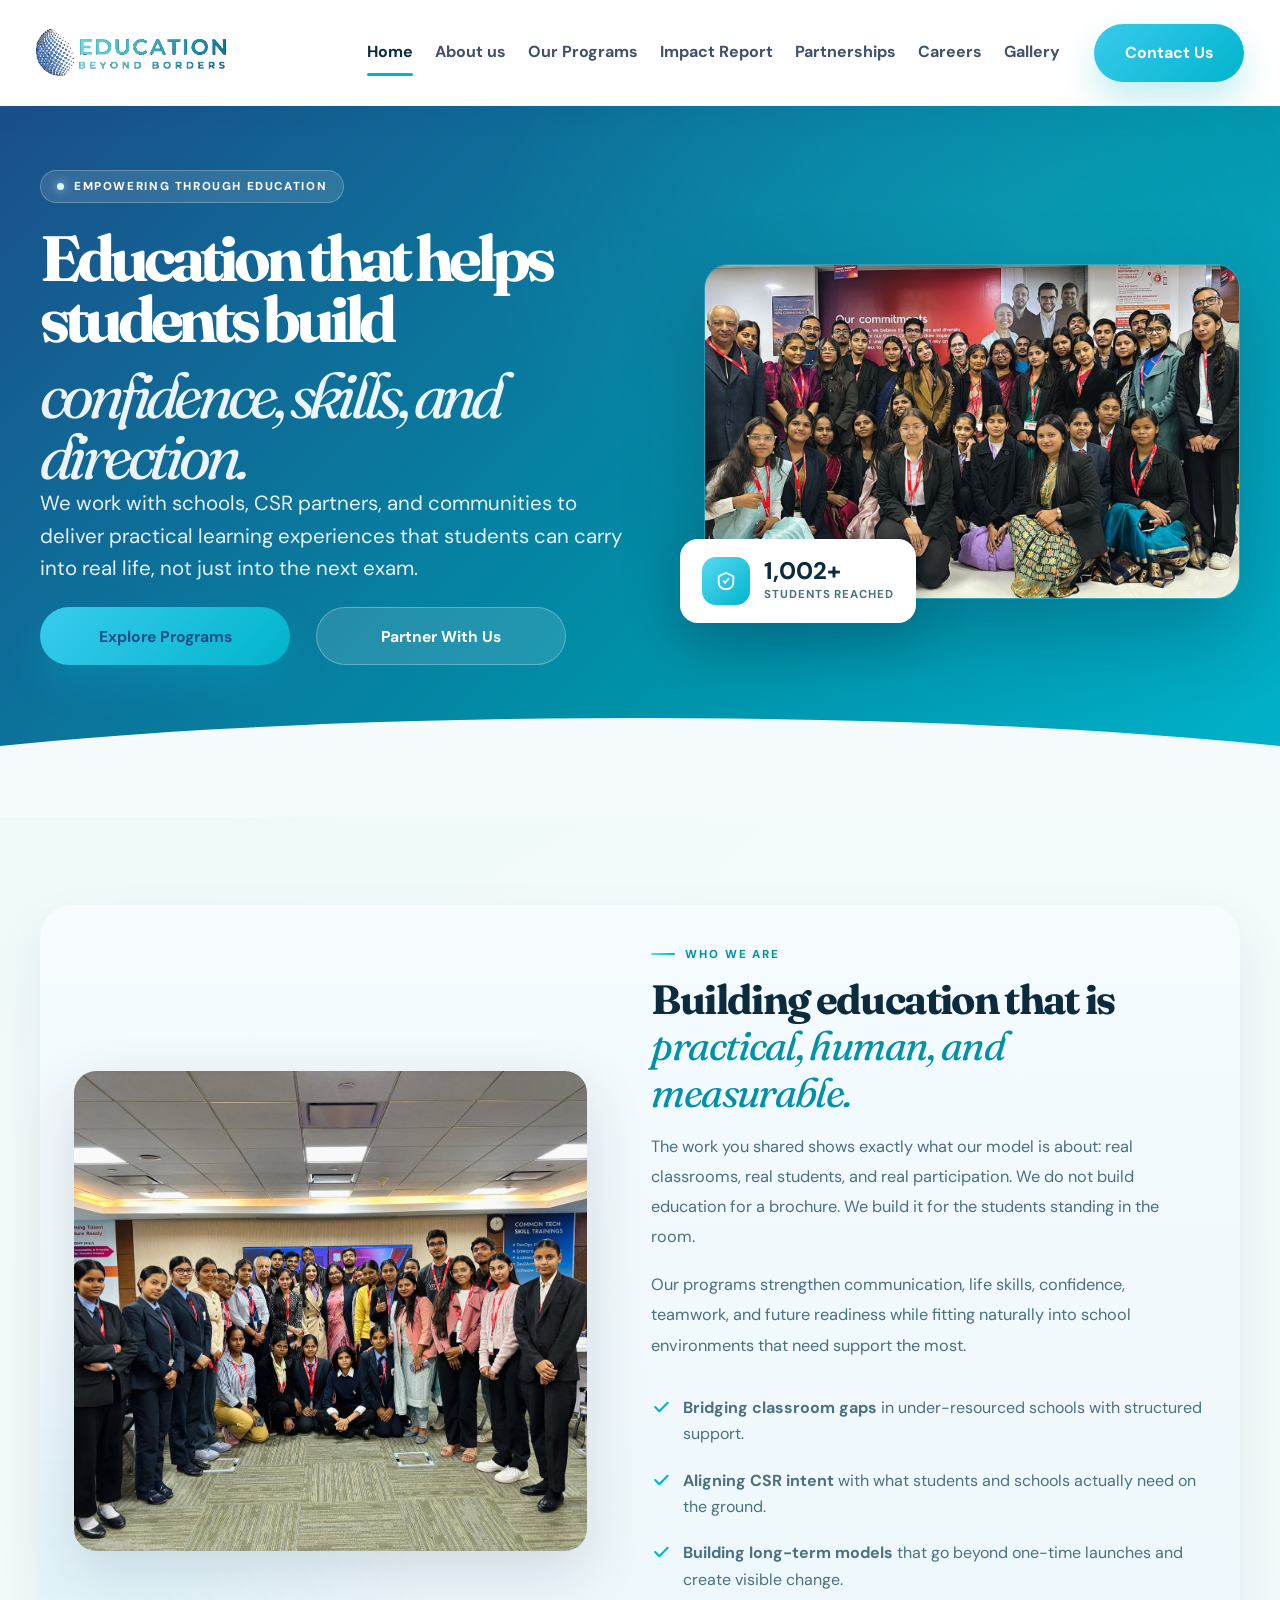
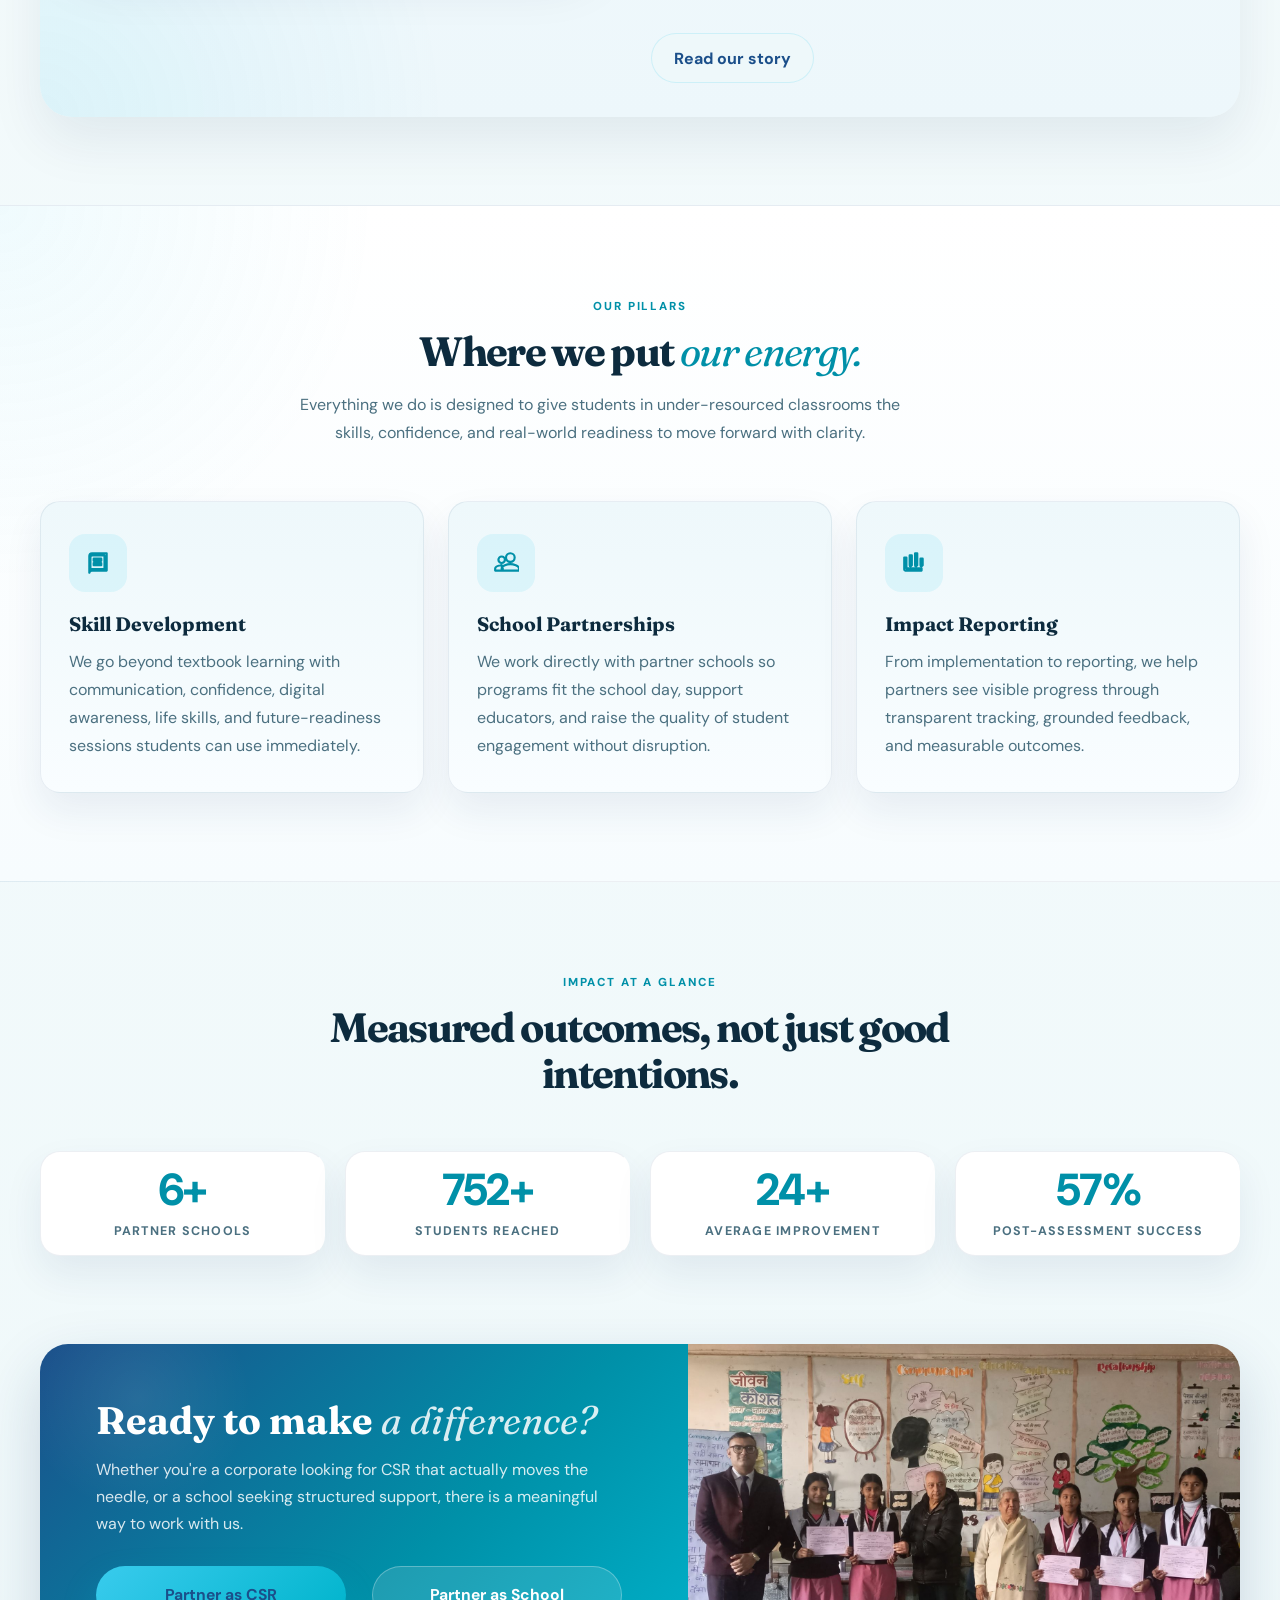
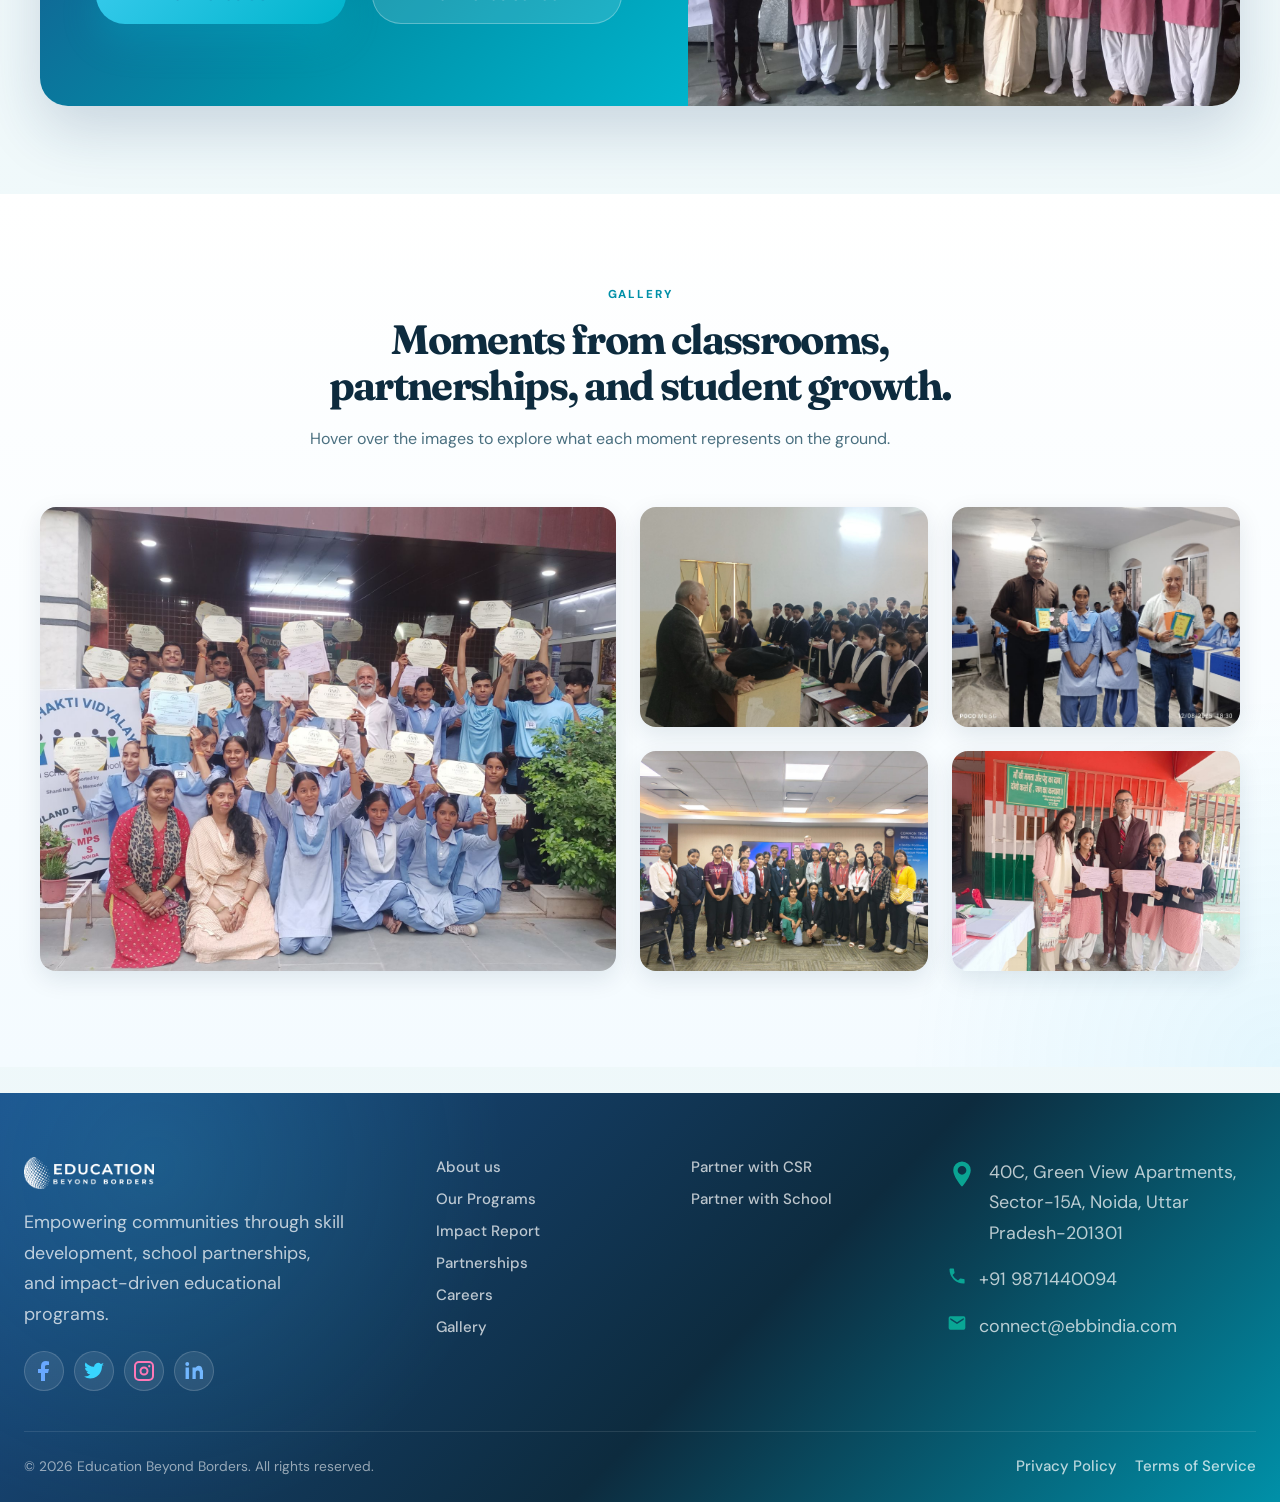
==== commit 2428c183: "partnership logo changes" ====
--- a/index.html
+++ b/index.html
@@ -17,7 +17,7 @@
         <div class="intro-loader__logo">
           <img
             class="brand__logo-image brand__logo-image--loader"
-            src="./loader-logo.png"
+            src="./icons/loader-logo.png"
             alt="Education Beyond Borders logo"
           />
         </div>
@@ -30,7 +30,7 @@
           <div class="brand__logo" aria-label="Education Beyond Borders">
             <img
               class="brand__logo-image"
-              src="./logo.png"
+              src="./icons/logo.png"
               alt="Education Beyond Borders logo"
             />
           </div>
@@ -42,6 +42,7 @@
           <a href="./programs.html">Our Programs</a>
           <a href="./report.html">Impact Report</a>
           <a href="./partnerships.html">Partnerships</a>
+          <a href="./career.html">Careers</a>
           <a href="./gallery.html">Gallery</a>
         </nav>
 
@@ -367,7 +368,7 @@
               >
                 <img
                   class="brand__logo-image brand__logo-image--footer"
-                  src="./logo.png"
+                  src="./icons/logo.png"
                   alt="Education Beyond Borders logo"
                 />
               </div>
@@ -377,28 +378,11 @@
               partnerships, and impact-driven educational programs.
             </p>
             <div class="socials" aria-label="Social links">
-              <a href="https://www.facebook.com/ebbindia" aria-label="Facebook">
-                <svg viewBox="0 0 24 24">
-                  <path
-                    d="M13 22v-8h3l1-4h-4V8c0-1.15.39-2 2-2h2V2.5A21.4 21.4 0 0 0 14 2c-3 0-5 1.79-5 5v3H6v4h3v8Z"
-                  />
-                </svg>
-              </a>
-              <a href="https://x.com/ebbindia" aria-label="Twitter">
-                <svg viewBox="0 0 24 24">
-                  <path
-                    d="M22 5.92a8.36 8.36 0 0 1-2.36.64A4.1 4.1 0 0 0 21.45 4a8.18 8.18 0 0 1-2.6 1A4.07 4.07 0 0 0 12 7.87a11.55 11.55 0 0 1-8.38-4.25 4.07 4.07 0 0 0 1.26 5.43A4 4 0 0 1 3 8.49v.05a4.08 4.08 0 0 0 3.27 4 4.1 4.1 0 0 1-1.83.07 4.08 4.08 0 0 0 3.8 2.83A8.18 8.18 0 0 1 2 17.54 11.53 11.53 0 0 0 8.29 19.4c7.55 0 11.67-6.25 11.67-11.66 0-.18 0-.36-.01-.53A8.26 8.26 0 0 0 22 5.92Z"
-                  />
-                </svg>
-              </a>
-              <a href="https://www.instagram.com/ebbindia" aria-label="Instagram">
-                <svg viewBox="0 0 24 24">
-                  <path
-                    d="M7 2h10a5 5 0 0 1 5 5v10a5 5 0 0 1-5 5H7a5 5 0 0 1-5-5V7a5 5 0 0 1 5-5Zm0 2a3 3 0 0 0-3 3v10a3 3 0 0 0 3 3h10a3 3 0 0 0 3-3V7a3 3 0 0 0-3-3Zm5 3.5A4.5 4.5 0 1 1 7.5 12 4.5 4.5 0 0 1 12 7.5Zm0 2A2.5 2.5 0 1 0 14.5 12 2.5 2.5 0 0 0 12 9.5Zm5.25-3.38a1.13 1.13 0 1 1-1.13 1.13 1.13 1.13 0 0 1 1.13-1.13Z"
-                  />
-                </svg>
-              </a>
-              <a href="https://www.linkedin.com/company/ebbindia" aria-label="LinkedIn">
+
+              <a aria-label="Facebook"><svg viewBox="0 0 24 24"><path d="M13 22v-8h3l1-4h-4V8c0-1.15.39-2 2-2h2V2.5A21.4 21.4 0 0 0 14 2c-3 0-5 1.79-5 5v3H6v4h3v8Z" /></svg></a>
+              <a aria-label="Twitter"><svg viewBox="0 0 24 24"><path d="M22 5.92a8.36 8.36 0 0 1-2.36.64A4.1 4.1 0 0 0 21.45 4a8.18 8.18 0 0 1-2.6 1A4.07 4.07 0 0 0 12 7.87a11.55 11.55 0 0 1-8.38-4.25 4.07 4.07 0 0 0 1.26 5.43A4 4 0 0 1 3 8.49v.05a4.08 4.08 0 0 0 3.27 4 4.1 4.1 0 0 1-1.83.07 4.08 4.08 0 0 0 3.8 2.83A8.18 8.18 0 0 1 2 17.54 11.53 11.53 0 0 0 8.29 19.4c7.55 0 11.67-6.25 11.67-11.66 0-.18 0-.36-.01-.53A8.26 8.26 0 0 0 22 5.92Z" /></svg></a>
+              <a aria-label="Instagram"><svg viewBox="0 0 24 24"><path d="M7 2h10a5 5 0 0 1 5 5v10a5 5 0 0 1-5 5H7a5 5 0 0 1-5-5V7a5 5 0 0 1 5-5Zm0 2a3 3 0 0 0-3 3v10a3 3 0 0 0 3 3h10a3 3 0 0 0 3-3V7a3 3 0 0 0-3-3Zm5 3.5A4.5 4.5 0 1 1 7.5 12 4.5 4.5 0 0 1 12 7.5Zm0 2A2.5 2.5 0 1 0 14.5 12 2.5 2.5 0 0 0 12 9.5Zm5.25-3.38a1.13 1.13 0 1 1-1.13 1.13 1.13 1.13 0 0 1 1.13-1.13Z" /></svg></a>
+              <a href="https://www.linkedin.com/company/educationbeyondborders/" aria-label="LinkedIn">
                 <svg viewBox="0 0 24 24">
                   <path
                     d="M6.94 8.5H3.56V20h3.38ZM5.25 3A1.95 1.95 0 1 0 7.2 4.95 1.95 1.95 0 0 0 5.25 3Zm15.19 8.2c0-3.02-1.61-4.43-3.76-4.43a3.24 3.24 0 0 0-2.93 1.61V8.5h-3.24c.04.63 0 11.5 0 11.5h3.24v-6.42a2.14 2.14 0 0 1 .1-.77 2.12 2.12 0 0 1 1.98-1.42c1.39 0 1.95 1.06 1.95 2.62V20H21s.04-5.55.04-8.8Z"
@@ -415,12 +399,13 @@
             <!-- <a href="./blog.html">Blog</a> -->
 
             <a href="./partnerships.html">Partnerships</a>
-            <a href="./career.html">Career</a>
-            <a href="./gallery.html">Gallery</a>
+          <a href="./career.html">Careers</a>
+          <a href="./gallery.html">Gallery</a>
           </div>
 
           <div class="footer__links">
             <a href="./contact.html">Partner with CSR</a>
+            <a href="./contact.html">Partner with School</a>
           </div>
 
           <div class="footer__contact">
--- a/styles.css
+++ b/styles.css
@@ -72,10 +72,12 @@
   z-index: 30;
   display: grid;
   place-items: center;
-  background: black;
+  background:
+    radial-gradient(circle at 12% 18%, rgba(57, 203, 237, 0.16), transparent 30%),
+    linear-gradient(135deg, #1b4f8a 0%, #0d2b3e 58%, #0090a8 100%);
   transition:
-    opacity 0.7s ease,
-    visibility 0.7s ease;
+    opacity 0.45s ease,
+    visibility 0.45s ease;
 }
 
 .intro-loader.is-hidden {
@@ -145,8 +147,8 @@
 .brand__logo-image--loader {
   width: min(80vw, 420px);
   max-width: 100%;
-  filter: drop-shadow(0 18px 42px rgba(0, 180, 204, 0.22));
-  animation: loaderLogo 1.6s ease-in-out infinite alternate, logoGlow 2.2s ease-in-out infinite;
+  filter: brightness(0) invert(1) drop-shadow(0 18px 42px rgba(0, 180, 204, 0.22));
+  animation: loaderLogo 1.05s ease-in-out infinite alternate, logoGlow 1.4s ease-in-out infinite;
 }
 
 .nav {
@@ -154,6 +156,7 @@
   align-items: center;
   margin-left: auto;
   gap: clamp(22px, 1.55vw, 30px);
+  font-family: "DM Sans", "Manrope", sans-serif;
   font-size: clamp(1rem, 1.15vw, 1.35rem);
   font-weight: 700;
   color: #40516a;
@@ -162,6 +165,7 @@
 .nav a {
   position: relative;
   padding: 11px 0 14px;
+  font-weight: 700;
   transition:
     color 0.25s ease,
     transform 0.25s ease;
@@ -2708,10 +2712,10 @@
 @keyframes logoGlow {
   0%,
   100% {
-    filter: drop-shadow(0 18px 42px rgba(0, 180, 204, 0.18));
+    filter: brightness(0) invert(1) drop-shadow(0 18px 42px rgba(0, 180, 204, 0.18));
   }
   50% {
-    filter: drop-shadow(0 22px 54px rgba(27, 79, 138, 0.32));
+    filter: brightness(0) invert(1) drop-shadow(0 22px 54px rgba(57, 203, 237, 0.38));
   }
 }
 
@@ -3185,7 +3189,7 @@
 .footer,
 .footer__links a,
 .footer__contact-item span {
-  font-family: "Manrope", "DM Sans", sans-serif;
+  font-family: "DM Sans", "Manrope", sans-serif;
 }
 
 .topbar {
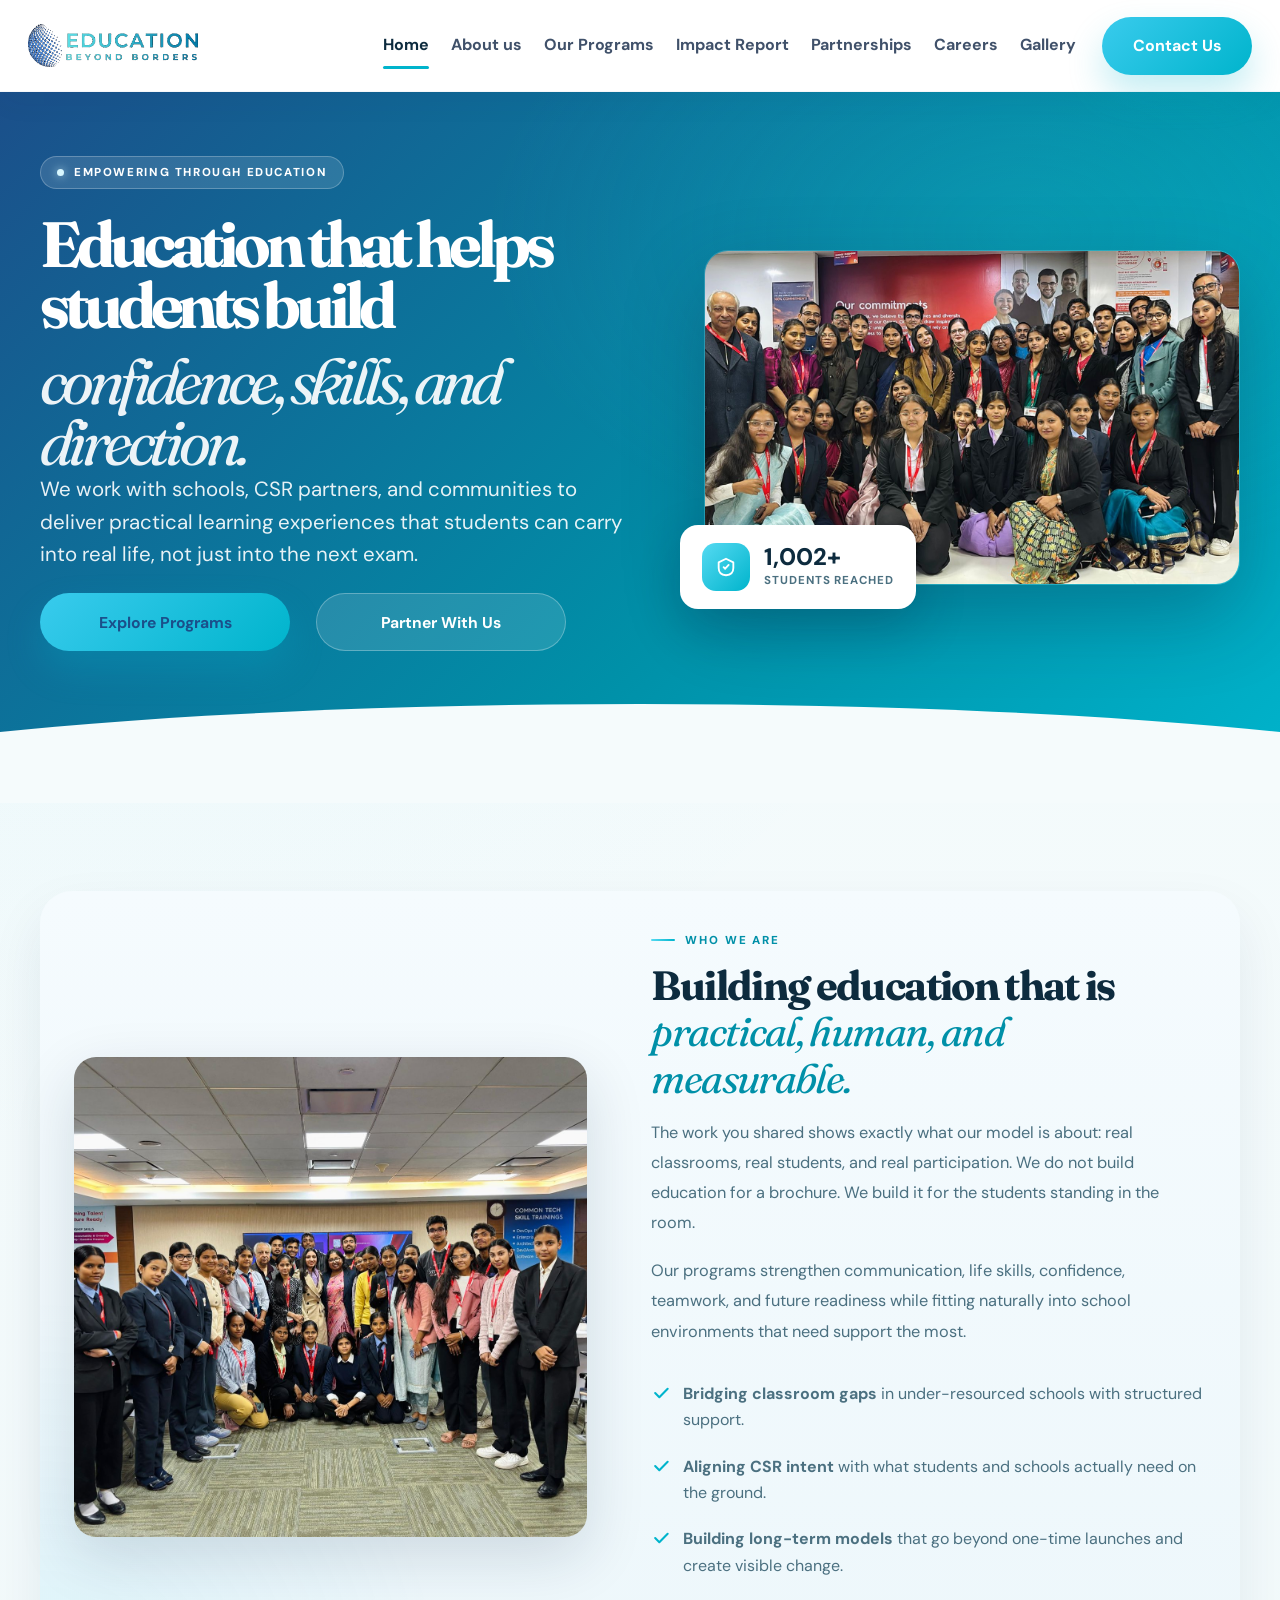
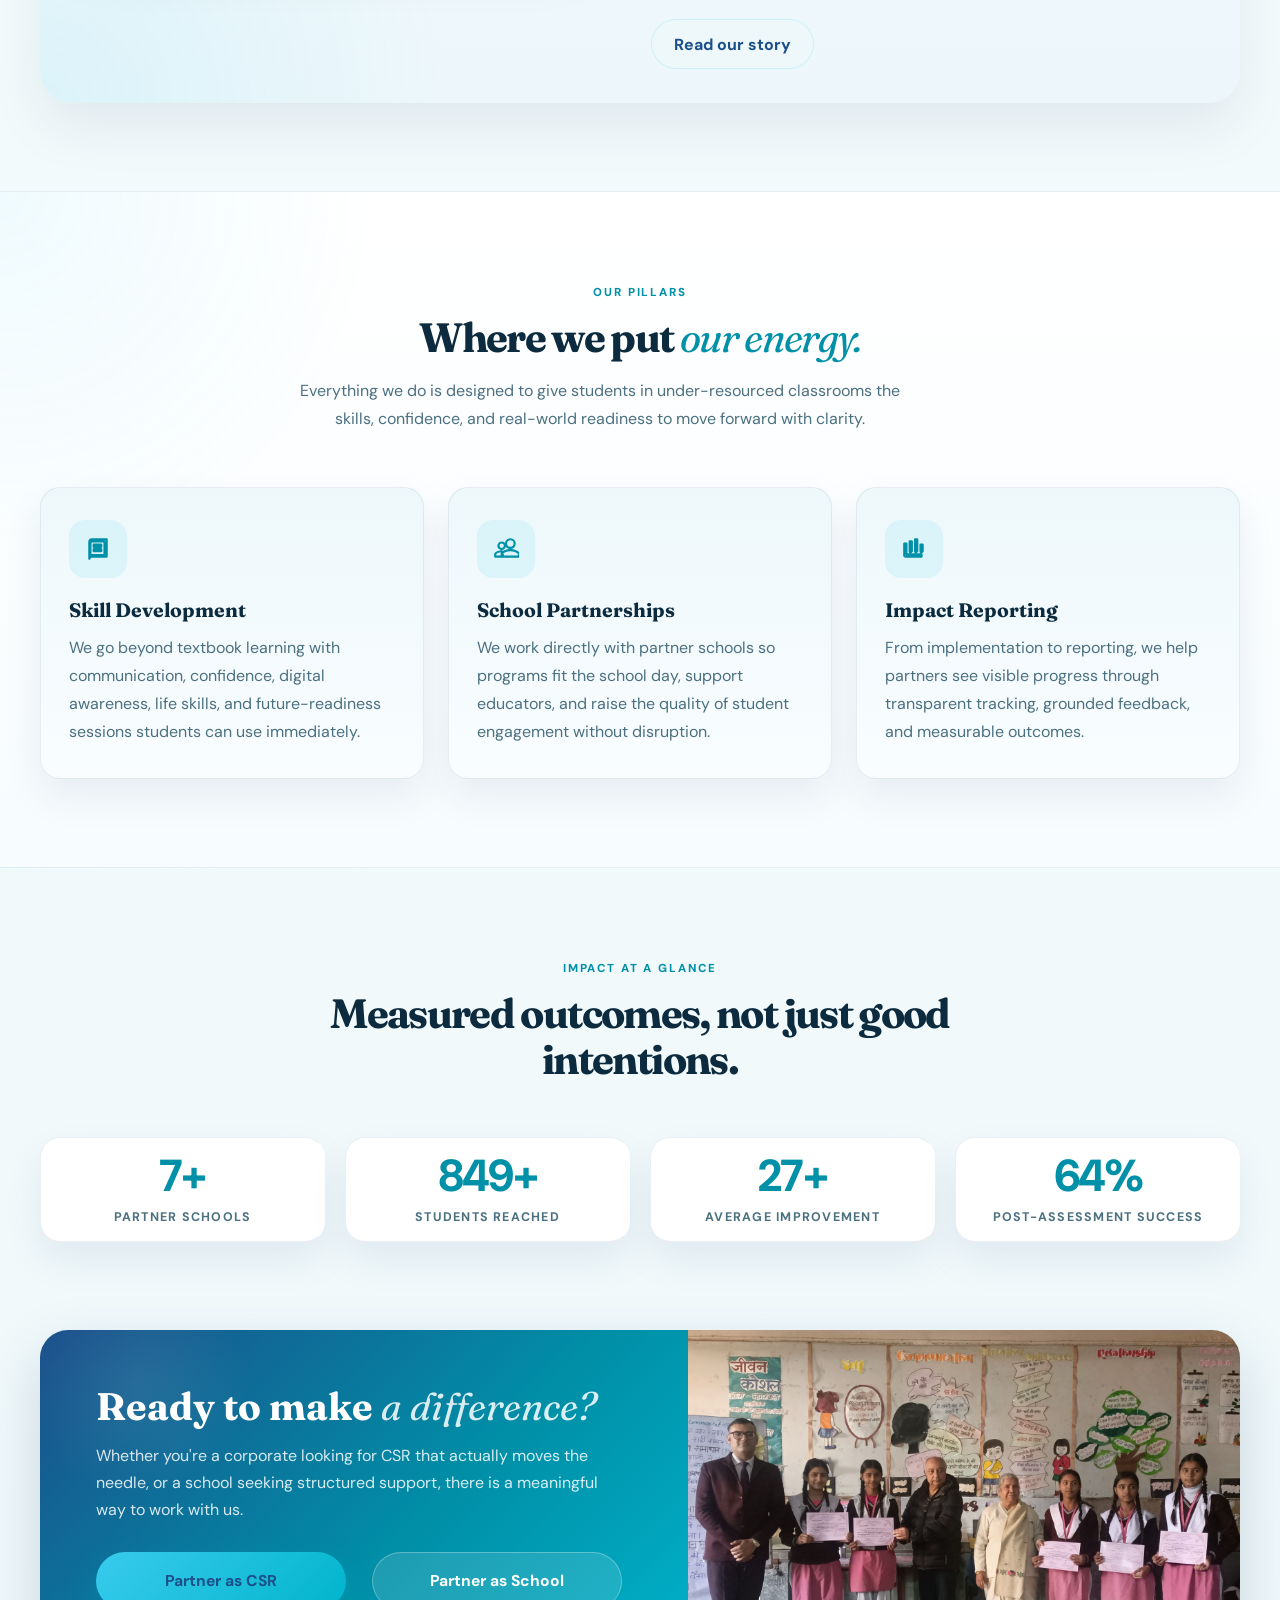
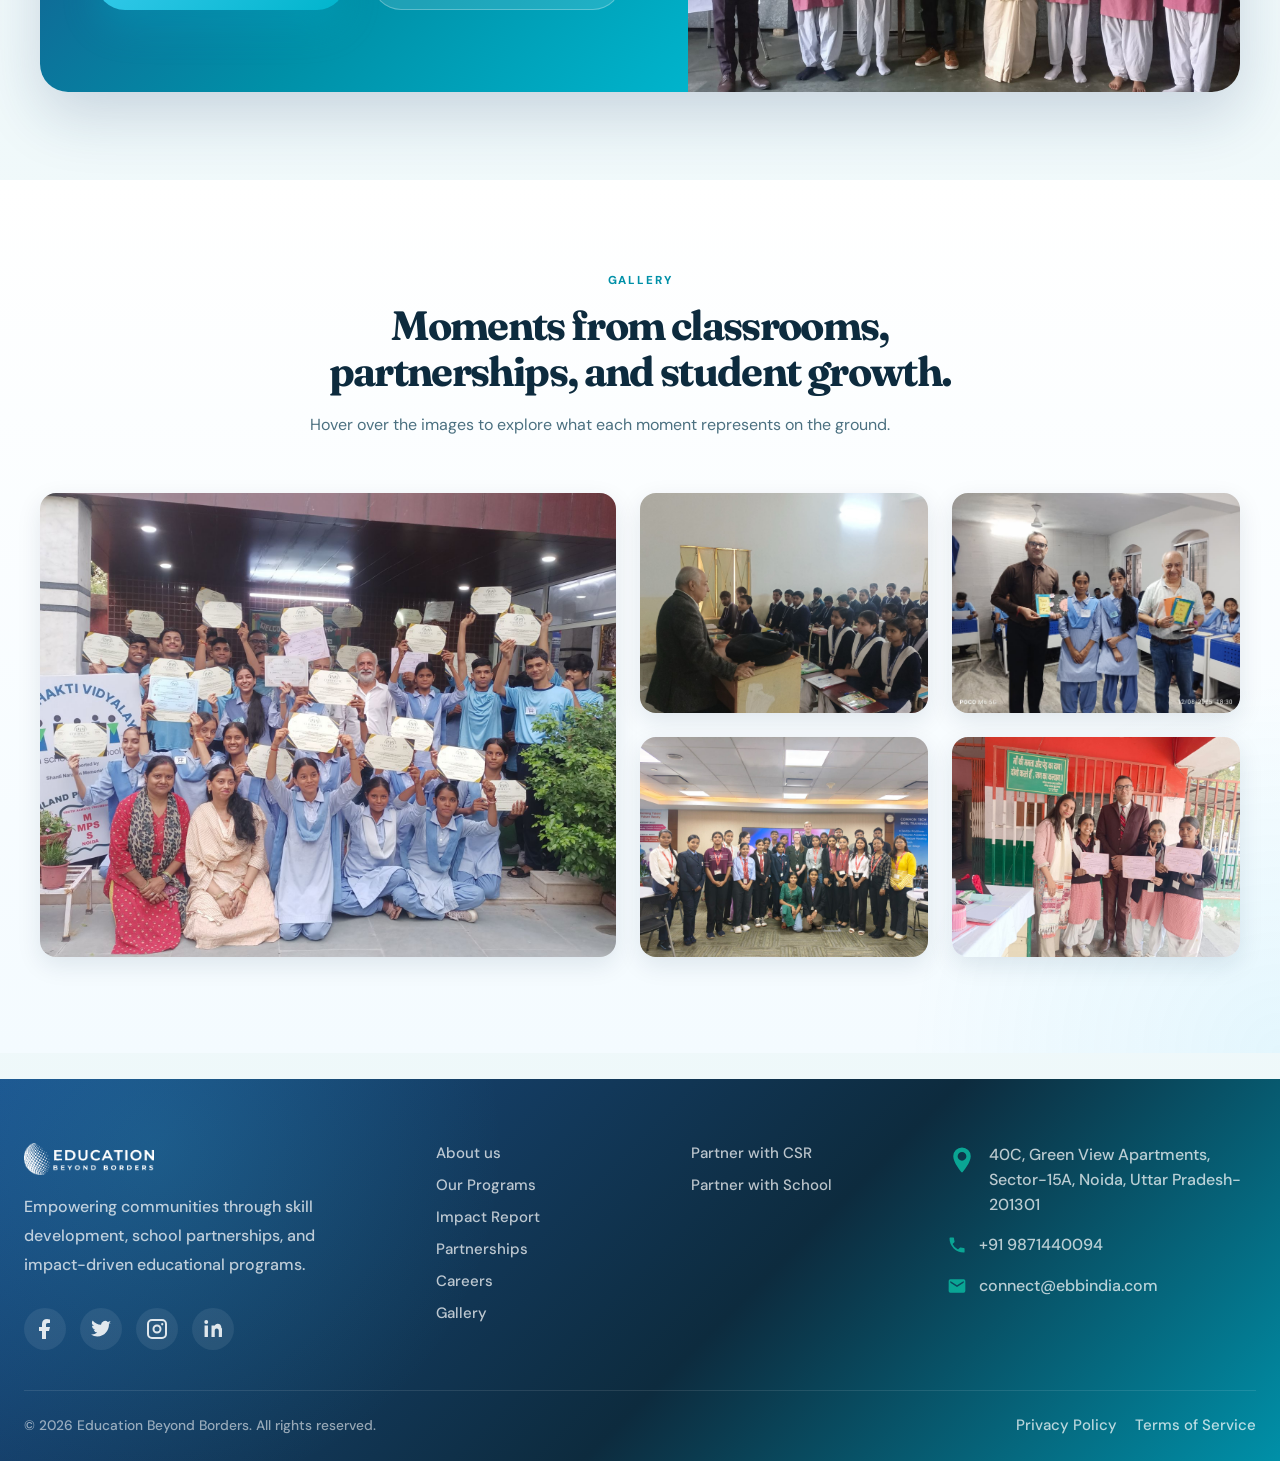
==== commit fa147dea: "final changes done" ====
--- a/index.html
+++ b/index.html
@@ -10,7 +10,175 @@
       rel="stylesheet"
     />
     <link rel="stylesheet" href="./styles.css" />
-  </head>
+  <style id="shared-footer-style">
+  .footer {
+    margin-top: 26px;
+    padding: 64px 0 26px;
+    background: radial-gradient(circle at 12% 18%, rgba(57, 203, 237, 0.16), transparent 30%), linear-gradient(135deg, #1b4f8a 0%, #0d2b3e 58%, #0090a8 100%);
+    color: rgba(255, 255, 255, 0.78);
+  }
+
+  .footer__grid,
+  .footer__bottom {
+    width: min(1480px, calc(100vw - 48px));
+    margin-left: auto;
+    margin-right: auto;
+  }
+
+  .footer__grid {
+    display: grid;
+    grid-template-columns: 1.25fr 0.72fr 0.72fr 1.05fr;
+    gap: 44px;
+  }
+
+  .brand--footer {
+    align-items: flex-start;
+  }
+
+  .brand__logo--footer {
+    width: auto;
+  }
+
+  .brand__logo-image--footer {
+    width: 130px;
+    max-height: 62px;
+    object-fit: contain;
+    filter: brightness(0) invert(1);
+  }
+
+  .footer__copy {
+    max-width: 320px;
+    margin-top: 18px;
+    color: rgba(255, 255, 255, 0.72);
+    font: 500 1rem/1.8 "DM Sans", "Manrope", sans-serif;
+  }
+
+  .footer .socials {
+    display: flex;
+    gap: 14px;
+    margin-top: 28px;
+  }
+
+  .footer .socials a,
+  .footer .socials a[aria-label] {
+    width: 42px;
+    height: 42px;
+    display: grid;
+    place-items: center;
+    border: 0;
+    border-radius: 50%;
+    background: rgba(255, 255, 255, 0.08);
+    color: rgba(255, 255, 255, 0.86);
+    transition: transform 0.25s ease, background 0.25s ease, color 0.25s ease;
+  }
+
+  .footer .socials a:hover,
+  .footer .socials a:focus-visible,
+  .footer .socials a[aria-label]:hover,
+  .footer .socials a[aria-label]:focus-visible {
+    transform: translateY(-3px);
+    background: #39cbed;
+    color: #0d2b3e;
+  }
+
+  .footer .socials svg {
+    width: 24px;
+    height: 24px;
+    fill: currentColor;
+    stroke: none;
+  }
+
+  .footer__links {
+    display: grid;
+    align-content: start;
+    gap: 12px;
+  }
+
+  .footer__links a,
+  .footer__bottom a {
+    color: rgba(255, 255, 255, 0.72);
+    font: 500 0.94rem "DM Sans", "Manrope", sans-serif;
+    text-decoration: none;
+    transform: none;
+  }
+
+  .footer__links a:hover,
+  .footer__bottom a:hover {
+    color: #39cbed;
+    transform: none;
+  }
+
+  .footer__contact {
+    display: grid;
+    align-content: start;
+    gap: 16px;
+  }
+
+  .footer__contact-item {
+    display: flex;
+    align-items: flex-start;
+    gap: 12px;
+    color: rgba(255, 255, 255, 0.72);
+  }
+
+  .footer__contact-item img {
+    display: block;
+    width: 20px;
+    height: 20px;
+    flex: 0 0 20px;
+    margin-top: 2px;
+    filter: invert(67%) sepia(68%) saturate(594%) hue-rotate(143deg) brightness(97%) contrast(92%);
+    opacity: 0.95;
+  }
+
+  .footer__contact-item span,
+  .footer__contact-item a {
+    display: block;
+    color: rgba(255, 255, 255, 0.72);
+    font: 500 1rem/1.55 "DM Sans", "Manrope", sans-serif;
+    text-decoration: none;
+  }
+
+  .footer__contact-item a:hover {
+    color: #39cbed;
+  }
+
+  .footer__bottom {
+    display: flex;
+    align-items: center;
+    justify-content: space-between;
+    gap: 24px;
+    margin-top: 40px;
+    padding-top: 24px;
+    border-top: 1px solid rgba(255, 255, 255, 0.1);
+    color: rgba(255, 255, 255, 0.56);
+    font: 500 0.86rem "DM Sans", "Manrope", sans-serif;
+  }
+
+  .footer__bottom-links {
+    display: flex;
+    gap: 18px;
+  }
+
+  @media (max-width: 980px) {
+    .footer__grid {
+      grid-template-columns: 1fr;
+      gap: 32px;
+      width: min(1480px, calc(100vw - 36px));
+    }
+
+    .footer__bottom {
+      width: min(1480px, calc(100vw - 36px));
+      flex-direction: column;
+      align-items: flex-start;
+    }
+
+    .footer__bottom-links {
+      flex-wrap: wrap;
+    }
+  }
+</style>
+</head>
   <body>
     <div class="intro-loader" id="introLoader" aria-hidden="true">
       <div class="intro-loader__content">
@@ -358,85 +526,64 @@
         </section>
       </main>
 
-      <footer class="footer" id="contact">
-        <div class="footer__grid">
-          <div>
-            <div class="brand brand--footer">
-              <div
-                class="brand__logo brand__logo--footer"
-                aria-label="Education Beyond Borders"
-              >
-                <img
-                  class="brand__logo-image brand__logo-image--footer"
-                  src="./icons/logo.png"
-                  alt="Education Beyond Borders logo"
-                />
-              </div>
-            </div>
-            <p class="footer__copy">
-              Empowering communities through skill development, school
-              partnerships, and impact-driven educational programs.
-            </p>
-            <div class="socials" aria-label="Social links">
-
-              <a aria-label="Facebook"><svg viewBox="0 0 24 24"><path d="M13 22v-8h3l1-4h-4V8c0-1.15.39-2 2-2h2V2.5A21.4 21.4 0 0 0 14 2c-3 0-5 1.79-5 5v3H6v4h3v8Z" /></svg></a>
-              <a aria-label="Twitter"><svg viewBox="0 0 24 24"><path d="M22 5.92a8.36 8.36 0 0 1-2.36.64A4.1 4.1 0 0 0 21.45 4a8.18 8.18 0 0 1-2.6 1A4.07 4.07 0 0 0 12 7.87a11.55 11.55 0 0 1-8.38-4.25 4.07 4.07 0 0 0 1.26 5.43A4 4 0 0 1 3 8.49v.05a4.08 4.08 0 0 0 3.27 4 4.1 4.1 0 0 1-1.83.07 4.08 4.08 0 0 0 3.8 2.83A8.18 8.18 0 0 1 2 17.54 11.53 11.53 0 0 0 8.29 19.4c7.55 0 11.67-6.25 11.67-11.66 0-.18 0-.36-.01-.53A8.26 8.26 0 0 0 22 5.92Z" /></svg></a>
-              <a aria-label="Instagram"><svg viewBox="0 0 24 24"><path d="M7 2h10a5 5 0 0 1 5 5v10a5 5 0 0 1-5 5H7a5 5 0 0 1-5-5V7a5 5 0 0 1 5-5Zm0 2a3 3 0 0 0-3 3v10a3 3 0 0 0 3 3h10a3 3 0 0 0 3-3V7a3 3 0 0 0-3-3Zm5 3.5A4.5 4.5 0 1 1 7.5 12 4.5 4.5 0 0 1 12 7.5Zm0 2A2.5 2.5 0 1 0 14.5 12 2.5 2.5 0 0 0 12 9.5Zm5.25-3.38a1.13 1.13 0 1 1-1.13 1.13 1.13 1.13 0 0 1 1.13-1.13Z" /></svg></a>
-              <a href="https://www.linkedin.com/company/educationbeyondborders/" aria-label="LinkedIn">
-                <svg viewBox="0 0 24 24">
-                  <path
-                    d="M6.94 8.5H3.56V20h3.38ZM5.25 3A1.95 1.95 0 1 0 7.2 4.95 1.95 1.95 0 0 0 5.25 3Zm15.19 8.2c0-3.02-1.61-4.43-3.76-4.43a3.24 3.24 0 0 0-2.93 1.61V8.5h-3.24c.04.63 0 11.5 0 11.5h3.24v-6.42a2.14 2.14 0 0 1 .1-.77 2.12 2.12 0 0 1 1.98-1.42c1.39 0 1.95 1.06 1.95 2.62V20H21s.04-5.55.04-8.8Z"
-                  />
-                </svg>
-              </a>
-            </div>
-          </div>
-
-          <div class="footer__links">
-            <a href="./about.html">About us</a>
-            <a href="./programs.html">Our Programs</a>
-            <a href="./report.html">Impact Report</a>
-            <!-- <a href="./blog.html">Blog</a> -->
-
-            <a href="./partnerships.html">Partnerships</a>
-          <a href="./career.html">Careers</a>
-          <a href="./gallery.html">Gallery</a>
-          </div>
-
-          <div class="footer__links">
-            <a href="./contact.html">Partner with CSR</a>
-            <a href="./contact.html">Partner with School</a>
-          </div>
-
-          <div class="footer__contact">
-            <div class="footer__contact-item">
-              <img src="./icons/location.svg" alt="" aria-hidden="true" />
-              <span
-                >40C, Green View Apartments, Sector-15A, Noida, Uttar
-                Pradesh-201301</span
-              >
-            </div>
-            <div class="footer__contact-item">
-              <img src="./icons/phone.svg" alt="" aria-hidden="true" />
-              <span>+91 9871440094</span>
-            </div>
-            <div class="footer__contact-item">
-              <img src="./icons/email.svg" alt="" aria-hidden="true" />
-              <span>connect@ebbindia.com</span>
-            </div>
-          </div>
+      <footer class="footer">
+  <div class="footer__grid">
+    <div>
+      <div class="brand brand--footer">
+        <div class="brand__logo brand__logo--footer" aria-label="Education Beyond Borders">
+          <img class="brand__logo-image brand__logo-image--footer" src="./icons/logo.png" alt="Education Beyond Borders logo" />
         </div>
-
-        <div class="footer__bottom">
-          <span
-            >&copy; 2026 Education Beyond Borders. All rights reserved.</span
-          >
-          <div class="footer__bottom-links">
-            <a href="#">Privacy Policy</a>
-            <a href="#">Terms of Service</a>
-          </div>
-        </div>
-      </footer>
+      </div>
+      <p class="footer__copy">
+        Empowering communities through skill development, school partnerships, and
+        impact-driven educational programs.
+      </p>
+      <div class="socials" aria-label="Social links">
+        <a aria-label="Facebook"><svg viewBox="0 0 24 24"><path d="M13 22v-8h3l1-4h-4V8c0-1.15.39-2 2-2h2V2.5A21.4 21.4 0 0 0 14 2c-3 0-5 1.79-5 5v3H6v4h3v8Z" /></svg></a>
+        <a aria-label="Twitter"><svg viewBox="0 0 24 24"><path d="M22 5.92a8.36 8.36 0 0 1-2.36.64A4.1 4.1 0 0 0 21.45 4a8.18 8.18 0 0 1-2.6 1A4.07 4.07 0 0 0 12 7.87a11.55 11.55 0 0 1-8.38-4.25 4.07 4.07 0 0 0 1.26 5.43A4 4 0 0 1 3 8.49v.05a4.08 4.08 0 0 0 3.27 4 4.1 4.1 0 0 1-1.83.07 4.08 4.08 0 0 0 3.8 2.83A8.18 8.18 0 0 1 2 17.54 11.53 11.53 0 0 0 8.29 19.4c7.55 0 11.67-6.25 11.67-11.66 0-.18 0-.36-.01-.53A8.26 8.26 0 0 0 22 5.92Z" /></svg></a>
+        <a aria-label="Instagram"><svg viewBox="0 0 24 24"><path d="M7 2h10a5 5 0 0 1 5 5v10a5 5 0 0 1-5 5H7a5 5 0 0 1-5-5V7a5 5 0 0 1 5-5Zm0 2a3 3 0 0 0-3 3v10a3 3 0 0 0 3 3h10a3 3 0 0 0 3-3V7a3 3 0 0 0-3-3Zm5 3.5A4.5 4.5 0 1 1 7.5 12 4.5 4.5 0 0 1 12 7.5Zm0 2A2.5 2.5 0 1 0 14.5 12 2.5 2.5 0 0 0 12 9.5Zm5.25-3.38a1.13 1.13 0 1 1-1.13 1.13 1.13 1.13 0 0 1 1.13-1.13Z" /></svg></a>
+        <a href="https://www.linkedin.com/company/educationbeyondborders/" aria-label="LinkedIn"><svg viewBox="0 0 24 24"><path d="M6.94 8.5H3.56V20h3.38ZM5.25 3A1.95 1.95 0 1 0 7.2 4.95 1.95 1.95 0 0 0 5.25 3Zm15.19 8.2c0-3.02-1.61-4.43-3.76-4.43a3.24 3.24 0 0 0-2.93 1.61V8.5h-3.24c.04.63 0 11.5 0 11.5h3.24v-6.42a2.14 2.14 0 0 1 .1-.77 2.12 2.12 0 0 1 1.98-1.42c1.39 0 1.95 1.06 1.95 2.62V20H21s.04-5.55.04-8.8Z" /></svg></a>
+      </div>
+    </div>
+
+    <div class="footer__links">
+      <a href="./about.html">About us</a>
+      <a href="./programs.html">Our Programs</a>
+      <a href="./report.html">Impact Report</a>
+      <a href="./partnerships.html">Partnerships</a>
+      <a href="./career.html">Careers</a>
+      <a href="./gallery.html">Gallery</a>
+    </div>
+
+    <div class="footer__links">
+      <a href="./contact.html">Partner with CSR</a>
+      <a href="./contact.html">Partner with School</a>
+    </div>
+
+    <div class="footer__contact">
+      <div class="footer__contact-item">
+        <img src="./icons/location.svg" alt="" aria-hidden="true" />
+        <span>40C, Green View Apartments, Sector-15A, Noida, Uttar Pradesh-201301</span>
+      </div>
+      <div class="footer__contact-item">
+        <img src="./icons/phone.svg" alt="" aria-hidden="true" />
+        <a href="tel:+919871440094">+91 9871440094</a>
+      </div>
+      <div class="footer__contact-item">
+        <img src="./icons/email.svg" alt="" aria-hidden="true" />
+        <a href="mailto:connect@ebbindia.com">connect@ebbindia.com</a>
+      </div>
+    </div>
+  </div>
+
+  <div class="footer__bottom">
+    <span>&copy; 2026 Education Beyond Borders. All rights reserved.</span>
+    <div class="footer__bottom-links">
+      <a href="#">Privacy Policy</a>
+      <a href="#">Terms of Service</a>
+    </div>
+  </div>
+</footer>
     </div>
 
     <script src="./script.js"></script>
--- a/styles.css
+++ b/styles.css
@@ -30,7 +30,7 @@
 
 body {
   margin: 0;
-  padding-top: 106px;
+  padding-top: 92px;
   font-family: "DM Sans", "Manrope", sans-serif;
   color: var(--text);
   background:
@@ -104,12 +104,12 @@
   transform: none;
   z-index: 20;
   width: 100%;
-  min-height: 106px;
-  padding: 0 max(36px, calc((100vw - 1830px) / 2));
+  min-height: 92px;
+  padding: 0 max(28px, calc((100vw - 1830px) / 2));
   display: flex;
   align-items: center;
   justify-content: space-between;
-  gap: 34px;
+  gap: 26px;
   background: #fff;
   border-bottom: 1px solid rgba(24, 60, 107, 0.04);
   box-shadow: 0 12px 28px rgba(18, 44, 79, 0.035);
@@ -118,18 +118,18 @@
 .brand {
   display: flex;
   align-items: center;
-  gap: 12px;
+  gap: 0;
   flex-shrink: 0;
 }
 
 .brand__logo {
-  width: clamp(190px, 14vw, 270px);
+  width: clamp(170px, 12vw, 230px);
   display: flex;
   align-items: center;
 }
 
 .brand__logo-image {
-  width: clamp(190px, 14vw, 270px);
+  width: clamp(170px, 12vw, 230px);
   height: auto;
   object-fit: contain;
   transform-origin: center;
@@ -3193,7 +3193,7 @@
 }
 
 .topbar {
-  gap: 34px;
+  gap: 26px;
 }
 
 .nav {
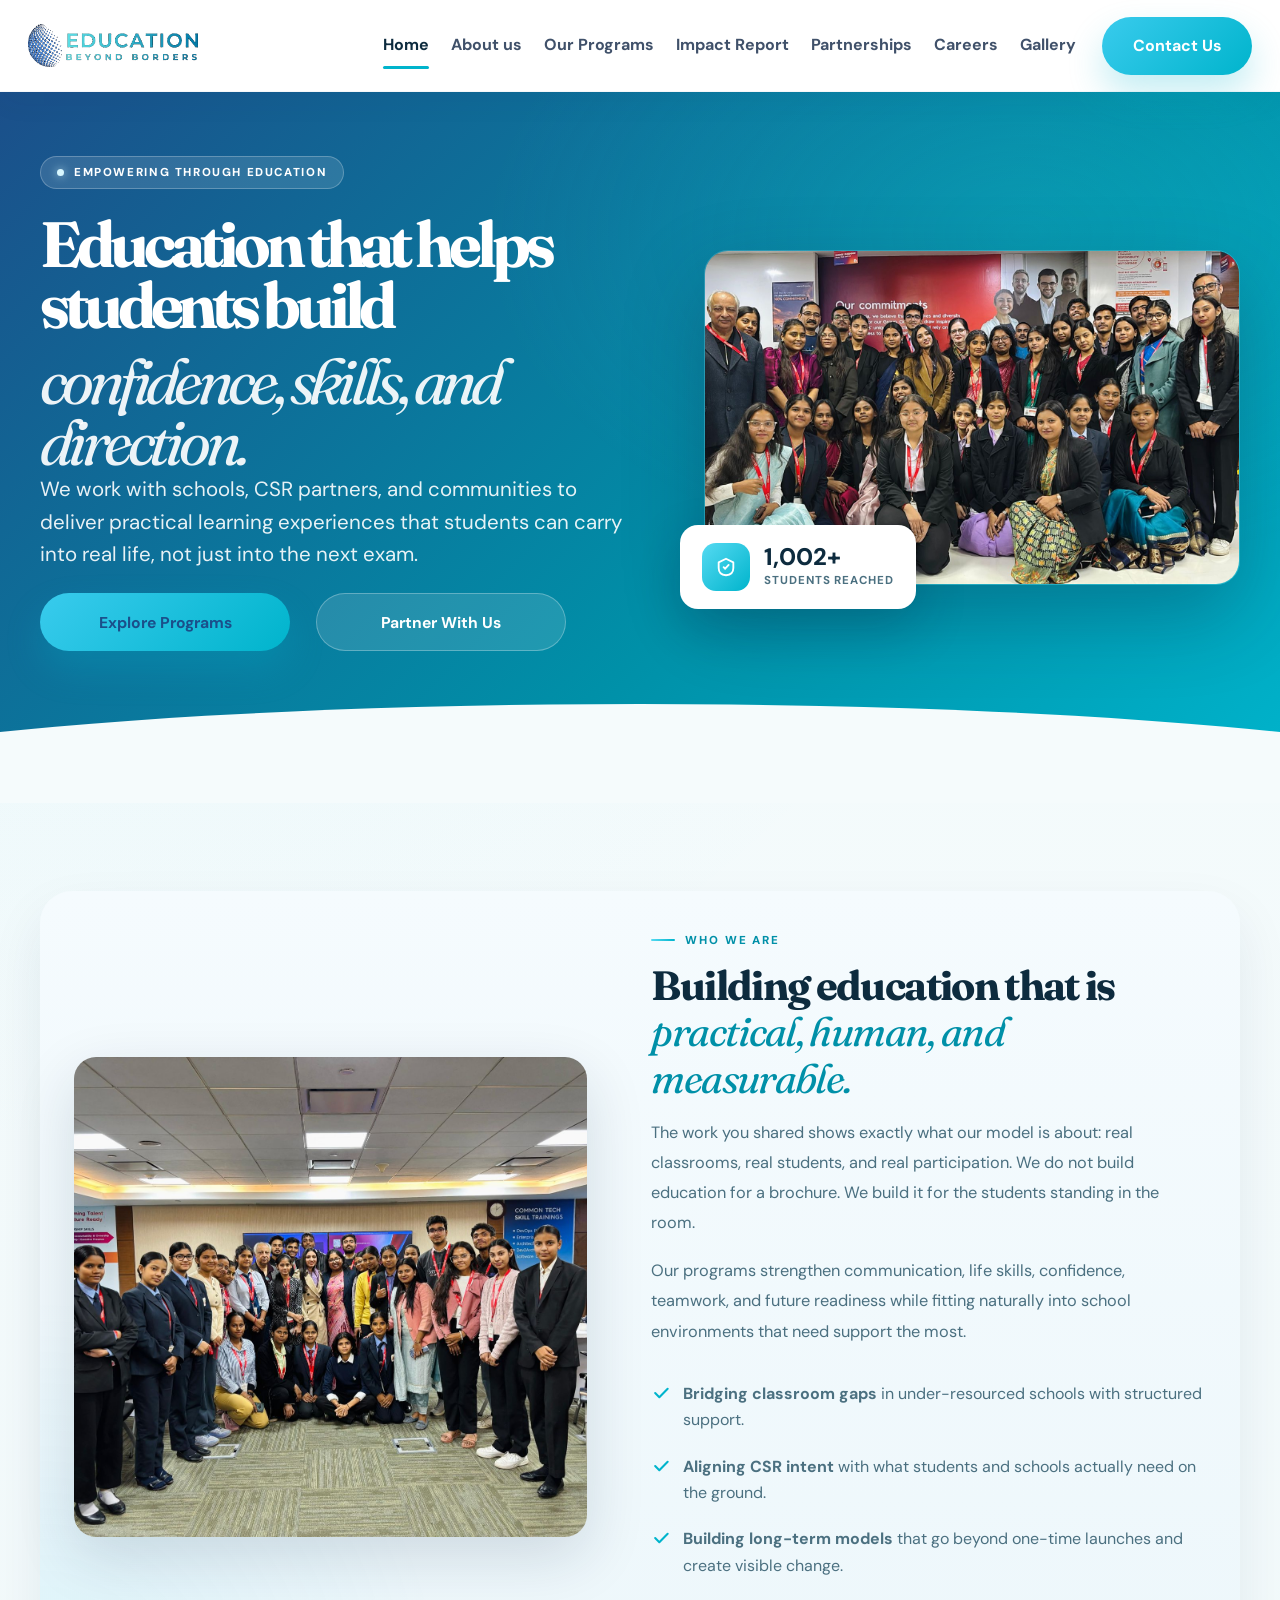
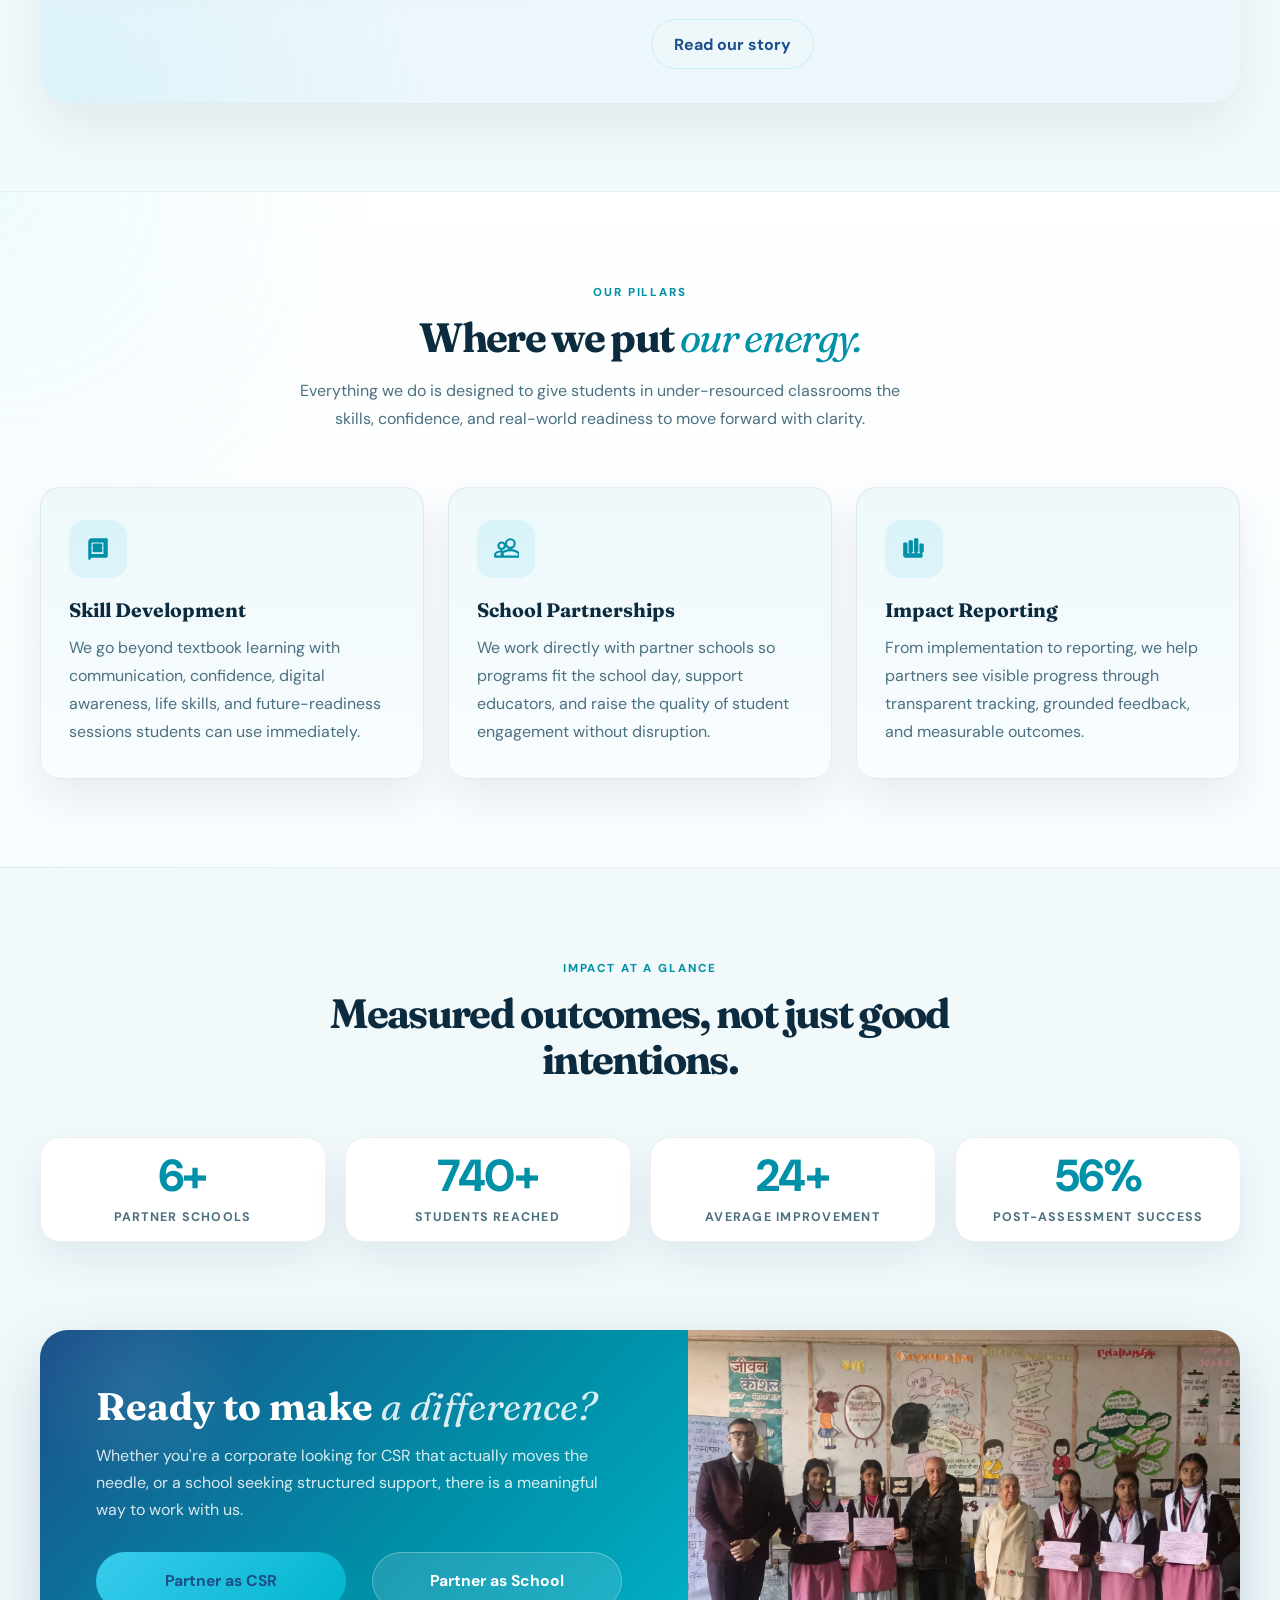
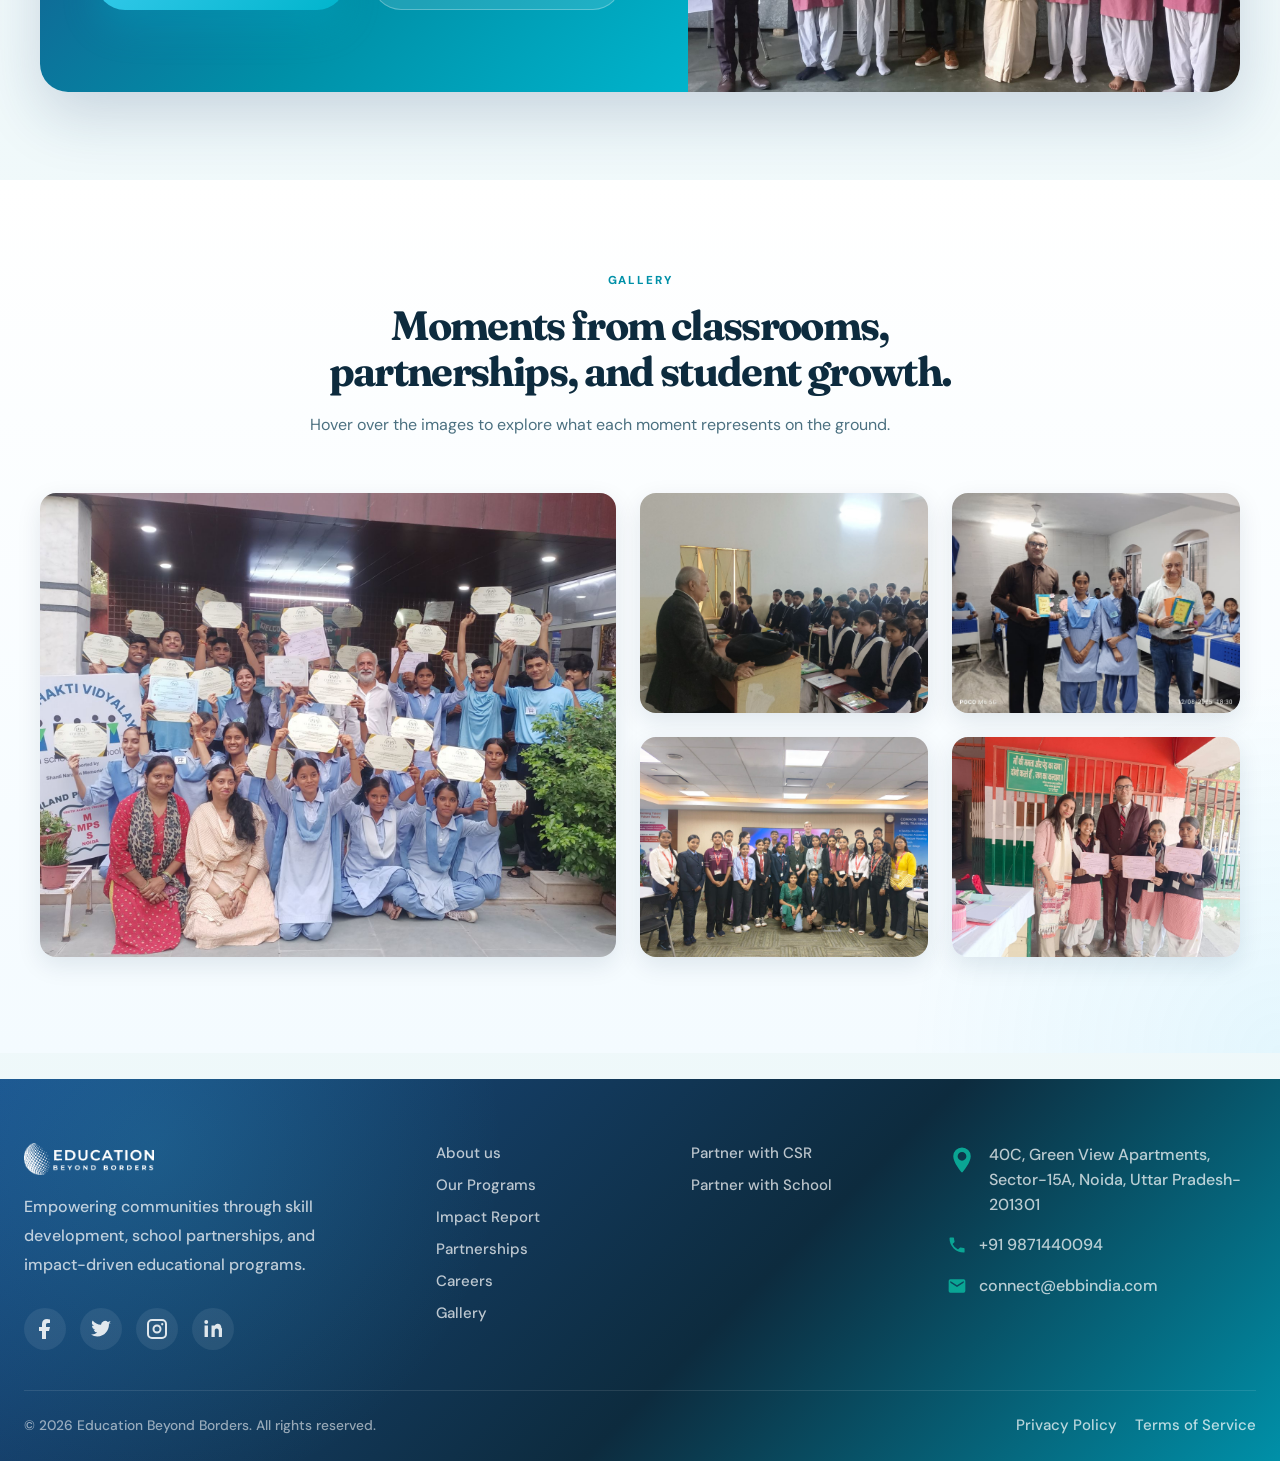
==== commit 58ac0638: "location update" ====
--- a/index.html
+++ b/index.html
@@ -563,7 +563,7 @@
     <div class="footer__contact">
       <div class="footer__contact-item">
         <img src="./icons/location.svg" alt="" aria-hidden="true" />
-        <span>40C, Green View Apartments, Sector-15A, Noida, Uttar Pradesh-201301</span>
+        <a href="https://www.google.com/maps/search/?api=1&query=40C%2C%20Green%20View%20Apartments%2C%20Sector-15A%2C%20Noida%2C%20Uttar%20Pradesh%20201301" target="_blank" rel="noopener noreferrer">40C, Green View Apartments, Sector-15A, Noida, Uttar Pradesh-201301</a>
       </div>
       <div class="footer__contact-item">
         <img src="./icons/phone.svg" alt="" aria-hidden="true" />
--- a/styles.css
+++ b/styles.css
@@ -1775,6 +1775,26 @@
 @media (max-width: 768px) {
   .gallery-grid {
     grid-template-columns: 1fr;
+    width: min(100% - 32px, 1120px);
+    gap: 18px;
+  }
+
+  .gallery {
+    padding-left: 0;
+    padding-right: 0;
+  }
+
+  .gallery-card {
+    border-radius: 18px;
+  }
+
+  .gallery-card img {
+    width: 100%;
+    height: auto;
+    min-height: 220px;
+    max-height: none;
+    aspect-ratio: 4 / 3;
+    object-fit: cover;
   }
 }
 
@@ -2996,7 +3016,9 @@
   }
 
   .gallery-card img {
-    height: 320px;
+    height: auto;
+    min-height: 220px;
+    aspect-ratio: 4 / 3;
   }
 
   .card h3 {
@@ -4294,3 +4316,88 @@
     grid-template-columns: repeat(2, minmax(0, 1fr));
   }
 }
+
+@media (max-width: 768px) {
+  .gallery.section .gallery-grid {
+    width: min(100% - 32px, 1120px);
+    margin: 38px auto 0;
+    grid-template-columns: 1fr;
+    grid-template-rows: none;
+    gap: 18px;
+  }
+
+  .gallery.section .gallery-card {
+    min-height: 0;
+    border-radius: 18px;
+  }
+
+  .gallery.section .gallery-card img {
+    width: 100%;
+    height: auto;
+    min-height: 220px;
+    max-height: none;
+    aspect-ratio: 4 / 3;
+    object-fit: cover;
+  }
+}
+
+@media (max-width: 520px) {
+  .gallery.section .gallery-grid {
+    width: calc(100vw - 28px);
+    gap: 16px;
+  }
+
+  .gallery.section .gallery-card img {
+    min-height: 200px;
+  }
+}
+
+.gallery-page .subpage-hero {
+  display: block;
+}
+
+.gallery-page .subpage-hero__content,
+.gallery-page .gallery-grid,
+.gallery-page .gallery-card {
+  opacity: 1 !important;
+  transform: none !important;
+  visibility: visible !important;
+}
+
+@media (max-width: 768px) {
+  .gallery-page .subpage-hero {
+    margin: 0;
+    padding: 44px 0 34px;
+    background: linear-gradient(180deg, #f5fbfc 0%, #ffffff 100%) !important;
+    color: #1b4f8a;
+  }
+
+  .gallery-page .subpage-hero__content {
+    width: calc(100vw - 28px);
+  }
+
+  .gallery-page .subpage-hero .eyebrow {
+    color: #00a7bb;
+    font-size: 0.86rem;
+    letter-spacing: 0.14em;
+  }
+
+  .gallery-page .subpage-hero h1 {
+    margin: 12px 0 12px;
+    color: #1b4f8a;
+    font-size: clamp(2rem, 8vw, 2.75rem);
+    line-height: 1.12;
+    letter-spacing: 0;
+  }
+
+  .gallery-page .subpage-hero p {
+    color: #4b7080;
+    font-size: 1rem;
+    line-height: 1.65;
+  }
+
+  .gallery-page .gallery.section {
+    width: 100%;
+    padding: 26px 0 58px;
+  }
+}
